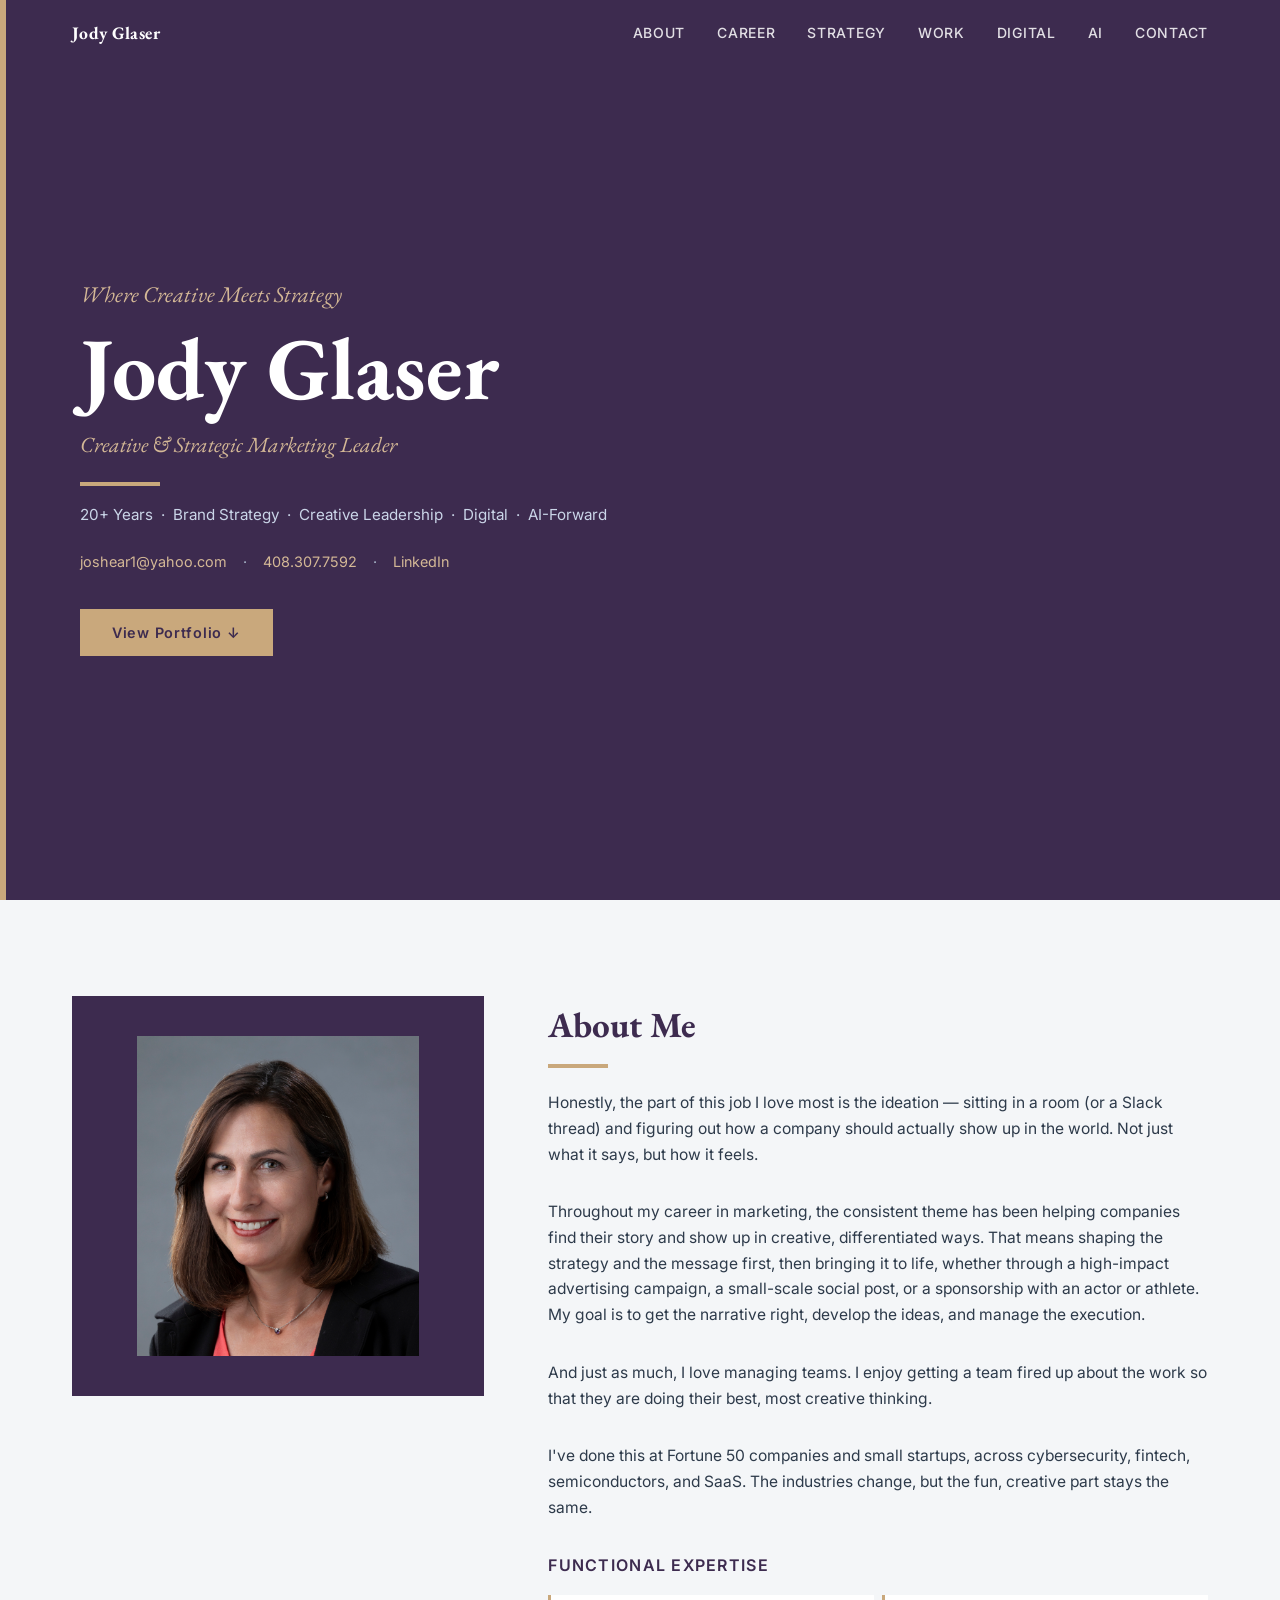
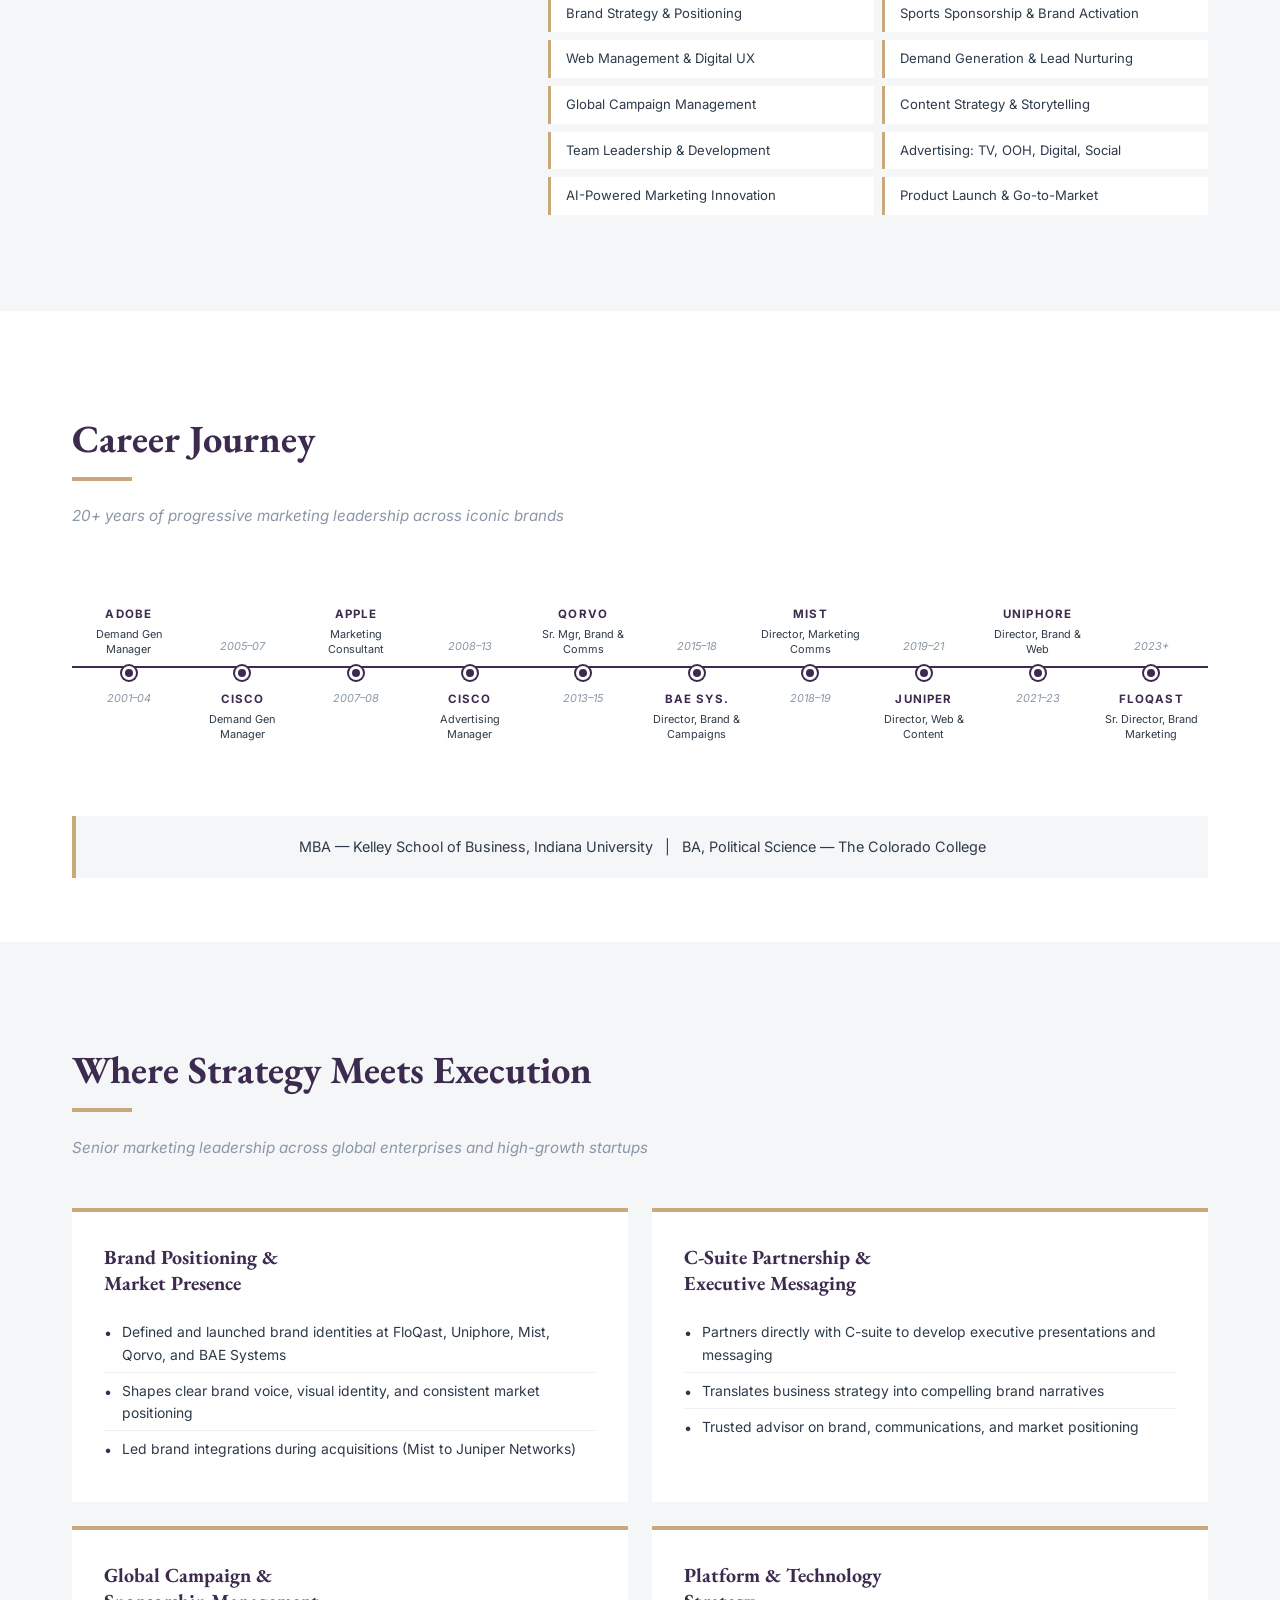
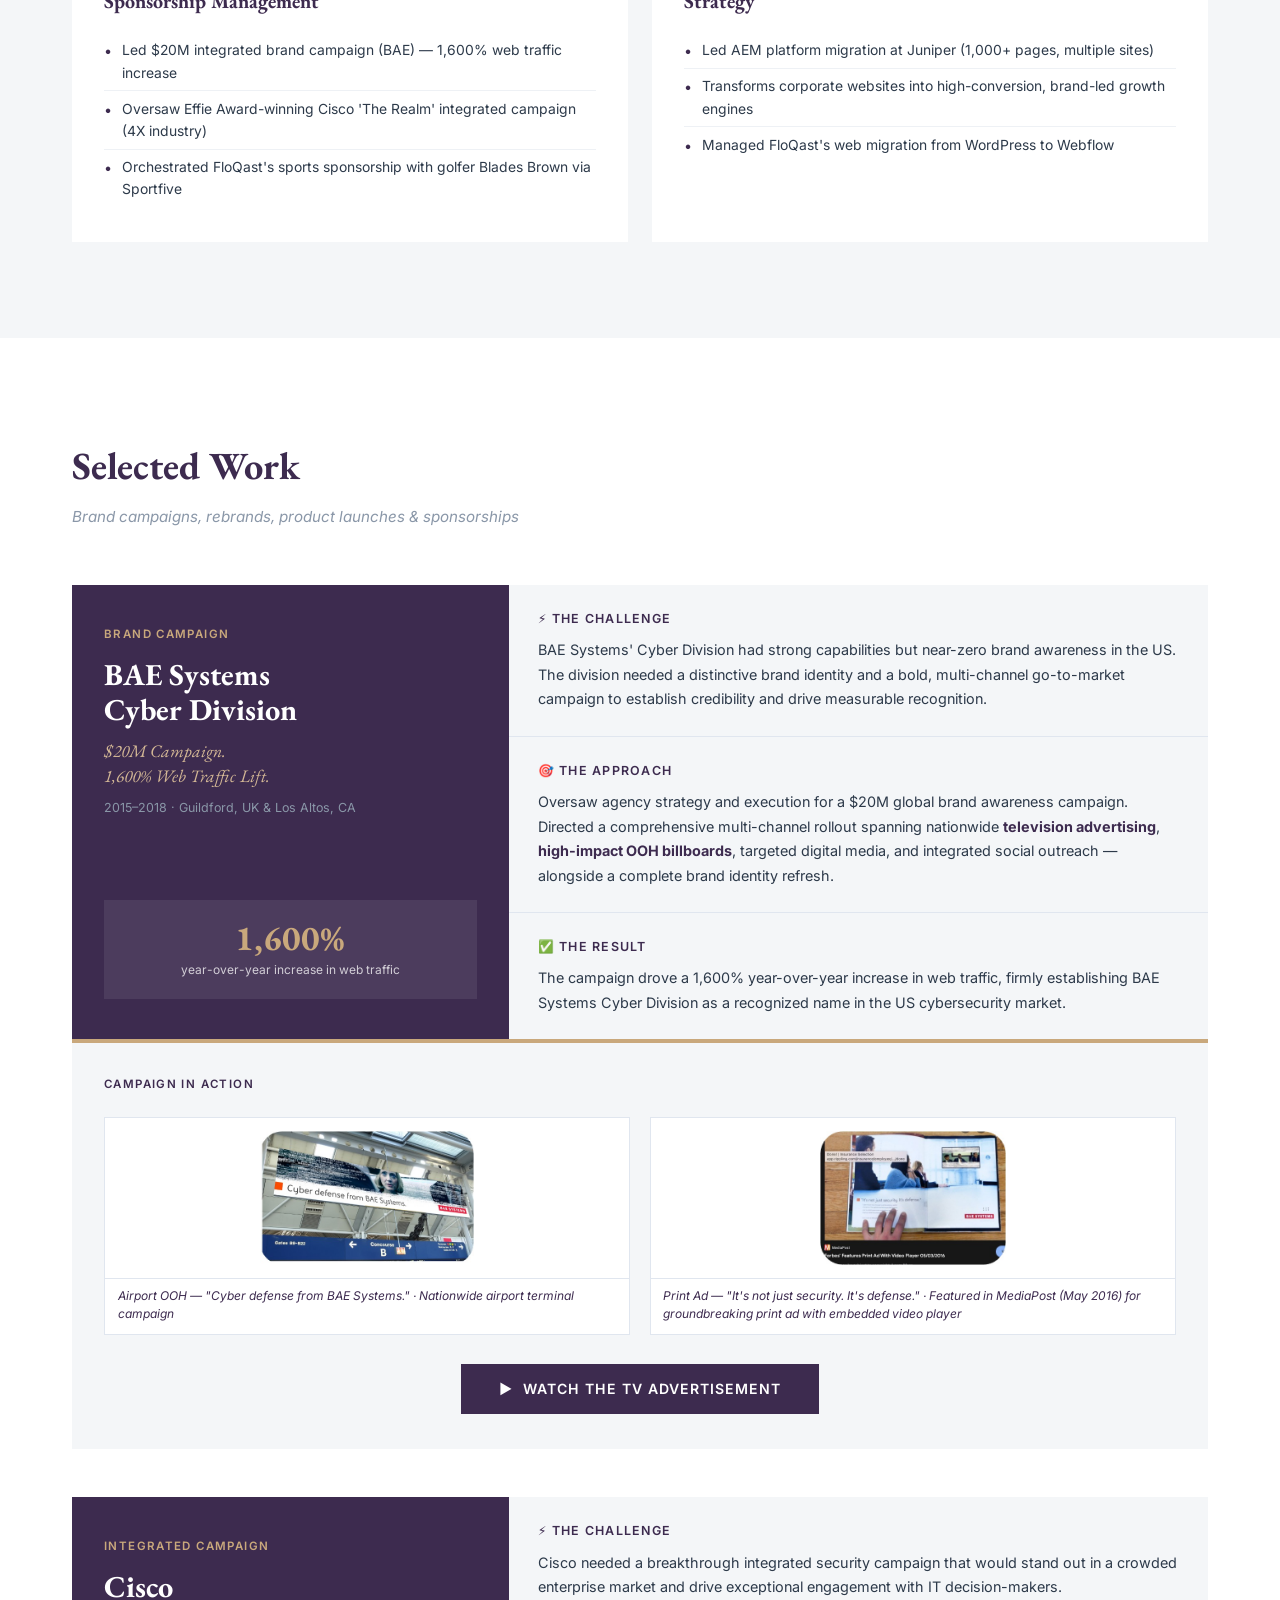
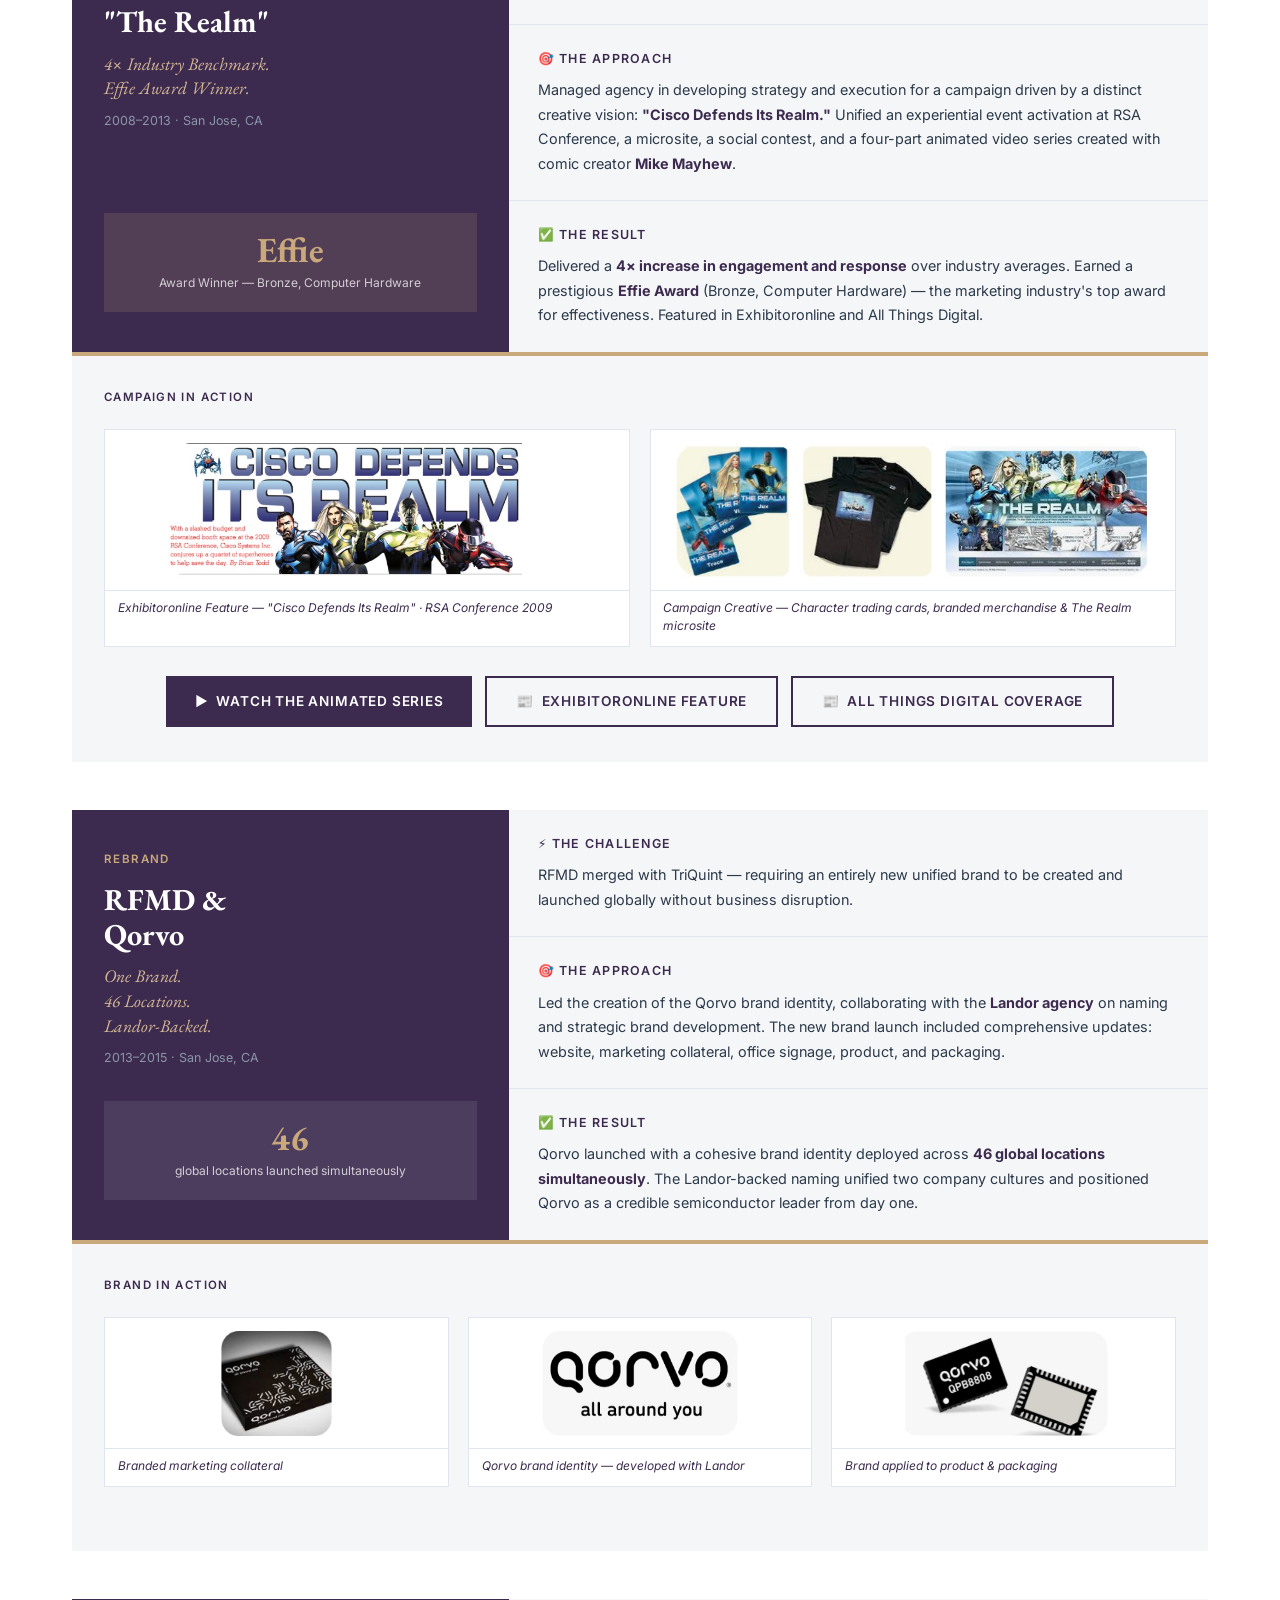
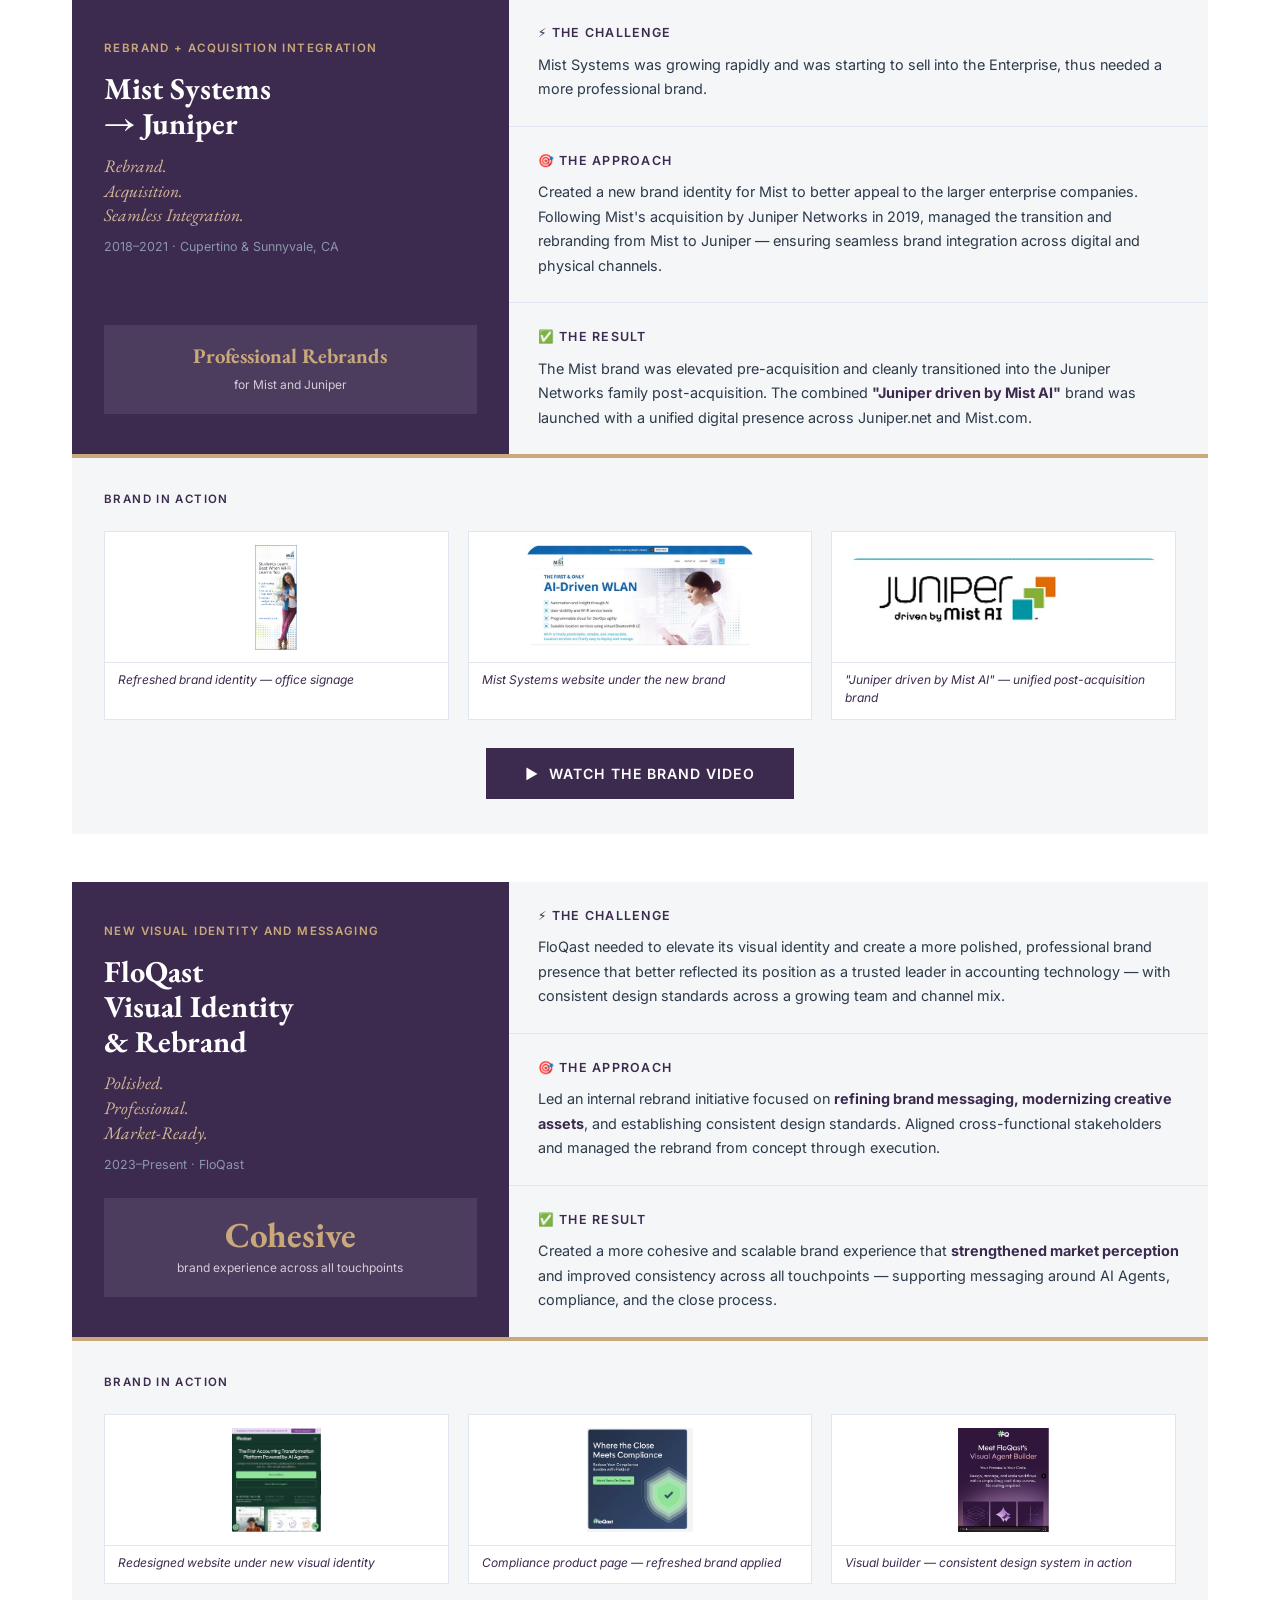
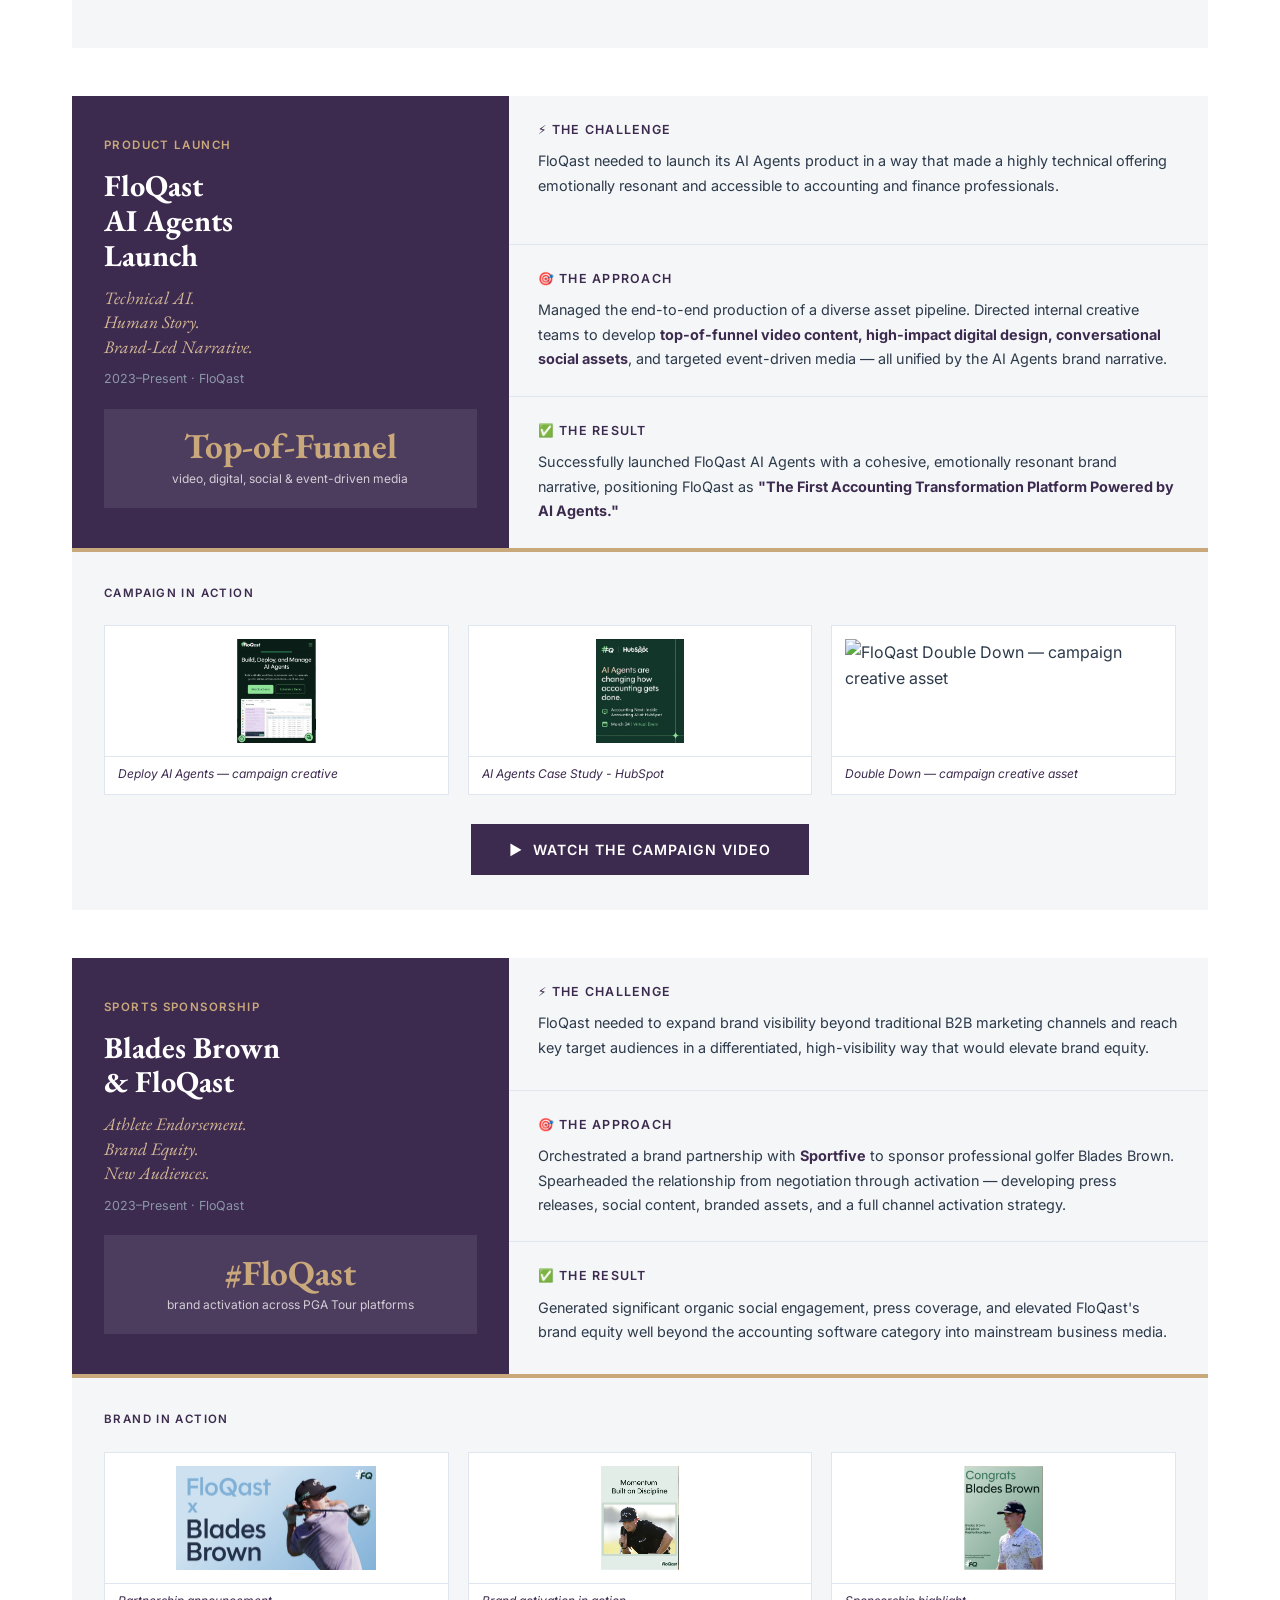
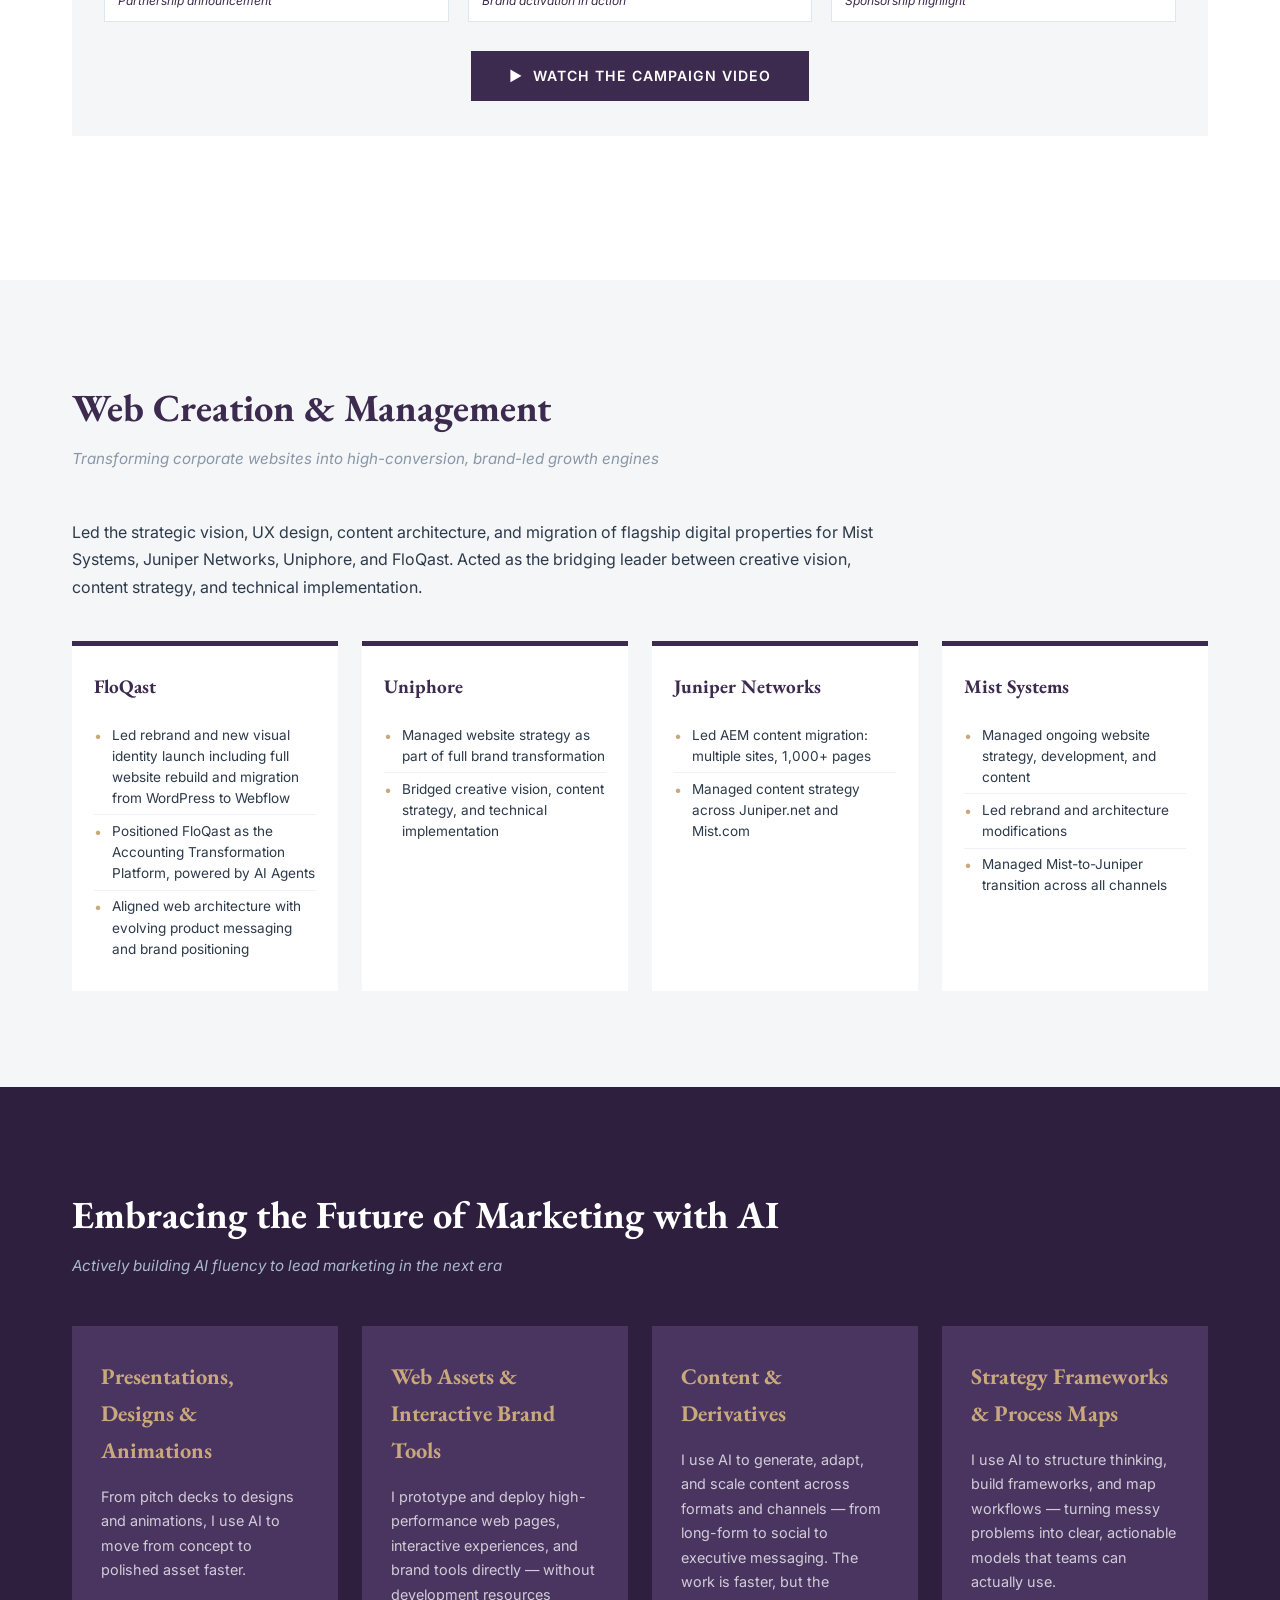
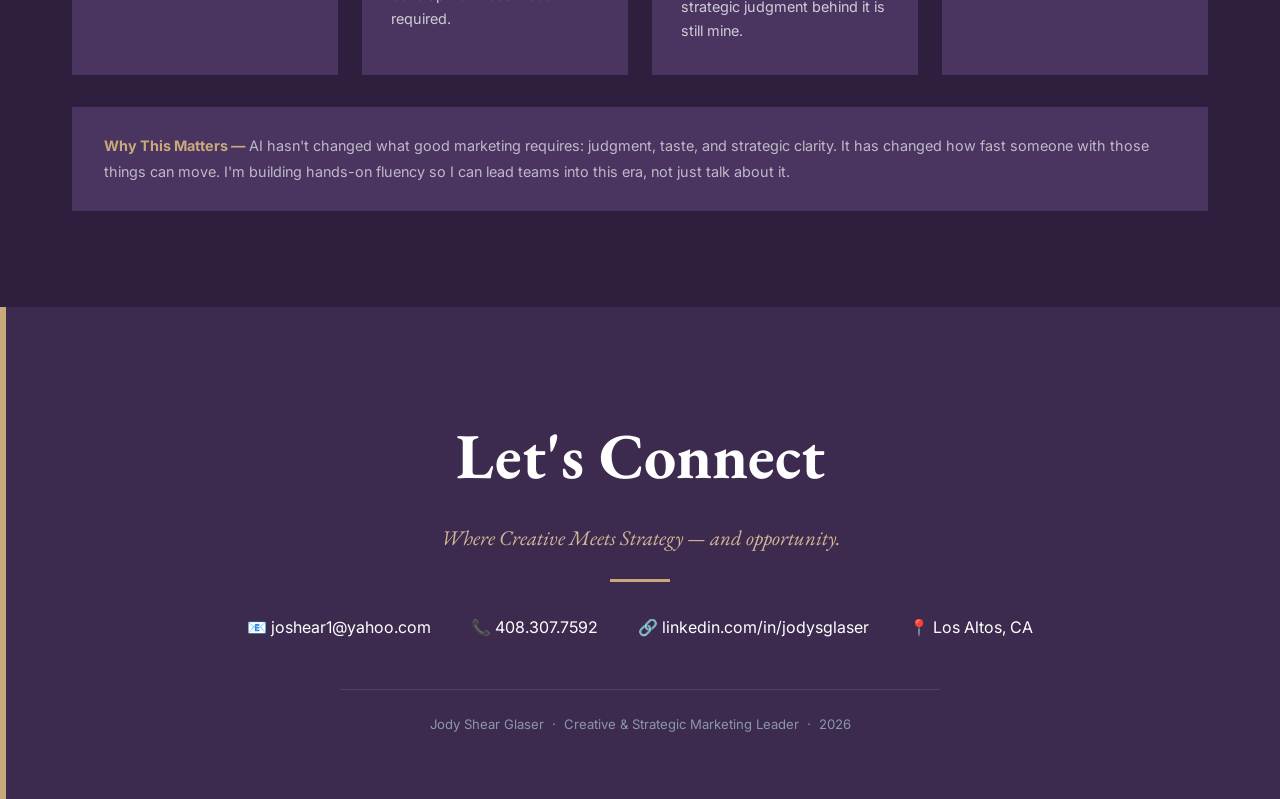
==== index.html @ d62a31c0 "Update two bullets in Where Strategy Meets Execution to present tense Co-Authored-By: Claude Sonnet " ====
<!DOCTYPE html>
<html lang="en">
<head>
  <meta charset="UTF-8" />
  <meta name="viewport" content="width=device-width, initial-scale=1.0" />
  <title>Jody Glaser — Creative & Strategic Marketing Leader</title>
  <link rel="preconnect" href="https://fonts.googleapis.com" />
  <link rel="preconnect" href="https://fonts.gstatic.com" crossorigin />
  <link href="https://fonts.googleapis.com/css2?family=EB+Garamond:ital,wght@0,400;0,700;1,400;1,700&family=Inter:wght@300;400;500;600&display=swap" rel="stylesheet" />
  <link rel="stylesheet" href="style.css" />

  <!-- Open Graph / Social Preview -->
  <meta property="og:title" content="Jody Glaser — Creative &amp; Strategic Marketing Leader" />
  <meta property="og:description" content="20+ years of brand strategy, global campaigns, and creative leadership across technology, cybersecurity, fintech, and more." />
  <meta property="og:image" content="https://joglaser1.github.io/images/og-preview.jpg" />
  <meta property="og:url" content="https://joglaser1.github.io" />
  <meta property="og:type" content="website" />
  <meta name="twitter:card" content="summary_large_image" />
  <meta name="twitter:title" content="Jody Glaser — Creative &amp; Strategic Marketing Leader" />
  <meta name="twitter:description" content="20+ years of brand strategy, global campaigns, and creative leadership across technology, cybersecurity, fintech, and more." />
  <meta name="twitter:image" content="https://joglaser1.github.io/images/og-preview.jpg" />
</head>
<body>

<!-- ── NAV ──────────────────────────────────────────────────────── -->
<nav id="nav">
  <div class="nav-inner">
    <span class="nav-name">Jody Glaser</span>
    <button class="nav-toggle" aria-label="Menu">&#9776;</button>
    <ul class="nav-links">
      <li><a href="#about">About</a></li>
      <li><a href="#career">Career</a></li>
      <li><a href="#strategy">Strategy</a></li>
      <li><a href="#work">Work</a></li>
      <li><a href="#web">Digital</a></li>
      <li><a href="#ai">AI</a></li>
      <li><a href="#contact">Contact</a></li>
    </ul>
  </div>
</nav>

<!-- ── HERO ─────────────────────────────────────────────────────── -->
<section id="hero">
  <div class="gold-stripe"></div>
  <div class="hero-content">
    <p class="hero-tagline">Where Creative Meets Strategy</p>
    <h1>Jody Glaser</h1>
    <p class="hero-sub">Creative &amp; Strategic Marketing Leader</p>
    <div class="hero-rule"></div>
    <p class="hero-desc">20+ Years &nbsp;·&nbsp; Brand Strategy &nbsp;·&nbsp; Creative Leadership &nbsp;·&nbsp; Digital &nbsp;·&nbsp; AI-Forward</p>
    <div class="hero-links">
      <a href="mailto:joshear1@yahoo.com">joshear1@yahoo.com</a>
      <span class="dot">·</span>
      <a href="tel:4083077592">408.307.7592</a>
      <span class="dot">·</span>
      <a href="https://linkedin.com/in/jodysglaser" target="_blank">LinkedIn</a>
    </div>
    <a href="#work" class="hero-cta">View Portfolio ↓</a>
  </div>
</section>

<!-- ── ABOUT ─────────────────────────────────────────────────────── -->
<section id="about">
  <div class="container two-col">
    <div class="about-left">
      <img src="images/jody-headshot.jpg" alt="Jody Glaser — Creative &amp; Strategic Marketing Leader" class="about-photo" />
    </div>
    <div class="about-right">
      <h2>About Me</h2>
      <div class="gold-rule"></div>
      <p>Honestly, the part of this job I love most is the ideation — sitting in a room (or a Slack thread) and figuring out how a company should actually show up in the world. Not just what it says, but how it feels.</p>
      <p>Throughout my career in marketing, the consistent theme has been helping companies find their story and show up in creative, differentiated ways. That means shaping the strategy and the message first, then bringing it to life, whether through a high-impact advertising campaign, a small-scale social post, or a sponsorship with an actor or athlete. My goal is to get the narrative right, develop the ideas, and manage the execution.</p>
      <p>And just as much, I love managing teams. I enjoy getting a team fired up about the work so that they are doing their best, most creative thinking.</p>
      <p>I've done this at Fortune 50 companies and small startups, across cybersecurity, fintech, semiconductors, and SaaS. The industries change, but the fun, creative part stays the same.</p>

      <h3>Functional Expertise</h3>
      <div class="competencies">
        <span>Brand Strategy &amp; Positioning</span>
        <span>Sports Sponsorship &amp; Brand Activation</span>
        <span>Web Management &amp; Digital UX</span>
        <span>Demand Generation &amp; Lead Nurturing</span>
        <span>Global Campaign Management</span>
        <span>Content Strategy &amp; Storytelling</span>
        <span>Team Leadership &amp; Development</span>
        <span>Advertising: TV, OOH, Digital, Social</span>
        <span>AI-Powered Marketing Innovation</span>
        <span>Product Launch &amp; Go-to-Market</span>
      </div>
    </div>
  </div>
</section>

<!-- ── CAREER JOURNEY ─────────────────────────────────────────────── -->
<section id="career">
  <div class="container">
    <h2 class="section-title">Career Journey</h2>
    <div class="gold-rule"></div>
    <p class="section-sub">20+ years of progressive marketing leadership across iconic brands</p>

    <div class="timeline-wrap">
      <div class="timeline-items">

        <!-- 1: ADOBE — company above, date below -->
        <div class="tl-item">
          <div class="tl-top">
            <strong class="tl-co">ADOBE</strong>
            <span class="tl-role">Demand Gen Manager</span>
          </div>
          <div class="tl-dot"></div>
          <div class="tl-btm">
            <span class="tl-date">2001–04</span>
          </div>
        </div>

        <!-- 2: CISCO — date above, company below -->
        <div class="tl-item">
          <div class="tl-top">
            <span class="tl-date">2005–07</span>
          </div>
          <div class="tl-dot"></div>
          <div class="tl-btm">
            <strong class="tl-co">CISCO</strong>
            <span class="tl-role">Demand Gen Manager</span>
          </div>
        </div>

        <!-- 3: APPLE — company above, date below -->
        <div class="tl-item">
          <div class="tl-top">
            <strong class="tl-co">APPLE</strong>
            <span class="tl-role">Marketing Consultant</span>
          </div>
          <div class="tl-dot"></div>
          <div class="tl-btm">
            <span class="tl-date">2007–08</span>
          </div>
        </div>

        <!-- 4: CISCO — date above, company below -->
        <div class="tl-item">
          <div class="tl-top">
            <span class="tl-date">2008–13</span>
          </div>
          <div class="tl-dot"></div>
          <div class="tl-btm">
            <strong class="tl-co">CISCO</strong>
            <span class="tl-role">Advertising Manager</span>
          </div>
        </div>

        <!-- 5: QORVO — company above, date below -->
        <div class="tl-item">
          <div class="tl-top">
            <strong class="tl-co">QORVO</strong>
            <span class="tl-role">Sr. Mgr, Brand &amp; Comms</span>
          </div>
          <div class="tl-dot"></div>
          <div class="tl-btm">
            <span class="tl-date">2013–15</span>
          </div>
        </div>

        <!-- 6: BAE SYS. — date above, company below -->
        <div class="tl-item">
          <div class="tl-top">
            <span class="tl-date">2015–18</span>
          </div>
          <div class="tl-dot"></div>
          <div class="tl-btm">
            <strong class="tl-co">BAE SYS.</strong>
            <span class="tl-role">Director, Brand &amp; Campaigns</span>
          </div>
        </div>

        <!-- 7: MIST — company above, date below -->
        <div class="tl-item">
          <div class="tl-top">
            <strong class="tl-co">MIST</strong>
            <span class="tl-role">Director, Marketing Comms</span>
          </div>
          <div class="tl-dot"></div>
          <div class="tl-btm">
            <span class="tl-date">2018–19</span>
          </div>
        </div>

        <!-- 8: JUNIPER — date above, company below -->
        <div class="tl-item">
          <div class="tl-top">
            <span class="tl-date">2019–21</span>
          </div>
          <div class="tl-dot"></div>
          <div class="tl-btm">
            <strong class="tl-co">JUNIPER</strong>
            <span class="tl-role">Director, Web &amp; Content</span>
          </div>
        </div>

        <!-- 9: UNIPHORE — company above, date below -->
        <div class="tl-item">
          <div class="tl-top">
            <strong class="tl-co">UNIPHORE</strong>
            <span class="tl-role">Director, Brand &amp; Web</span>
          </div>
          <div class="tl-dot"></div>
          <div class="tl-btm">
            <span class="tl-date">2021–23</span>
          </div>
        </div>

        <!-- 10: FLOQAST — date above, company below -->
        <div class="tl-item">
          <div class="tl-top">
            <span class="tl-date">2023+</span>
          </div>
          <div class="tl-dot"></div>
          <div class="tl-btm">
            <strong class="tl-co">FLOQAST</strong>
            <span class="tl-role">Sr. Director, Brand Marketing</span>
          </div>
        </div>

      </div><!-- /.timeline-items -->
    </div><!-- /.timeline-wrap -->

    <div class="education-bar">
      MBA — Kelley School of Business, Indiana University &nbsp;&nbsp;|&nbsp;&nbsp; BA, Political Science — The Colorado College
    </div>
  </div>
</section>

<!-- ── WHERE STRATEGY MEETS EXECUTION ────────────────────────────── -->
<section id="strategy">
  <div class="container">
    <h2 class="section-title">Where Strategy Meets Execution</h2>
    <div class="gold-rule"></div>
    <p class="section-sub">Senior marketing leadership across global enterprises and high-growth startups</p>

    <div class="strategy-grid">
      <div class="strategy-card">
        <h3>Brand Positioning &amp;<br>Market Presence</h3>
        <ul>
          <li>Defined and launched brand identities at FloQast, Uniphore, Mist, Qorvo, and BAE Systems</li>
          <li>Shapes clear brand voice, visual identity, and consistent market positioning</li>
          <li>Led brand integrations during acquisitions (Mist to Juniper Networks)</li>
        </ul>
      </div>
      <div class="strategy-card">
        <h3>C-Suite Partnership &amp;<br>Executive Messaging</h3>
        <ul>
          <li>Partners directly with C-suite to develop executive presentations and messaging</li>
          <li>Translates business strategy into compelling brand narratives</li>
          <li>Trusted advisor on brand, communications, and market positioning</li>
        </ul>
      </div>
      <div class="strategy-card">
        <h3>Global Campaign &amp;<br>Sponsorship Management</h3>
        <ul>
          <li>Led $20M integrated brand campaign (BAE) — 1,600% web traffic increase</li>
          <li>Oversaw Effie Award-winning Cisco 'The Realm' integrated campaign (4X industry)</li>
          <li>Orchestrated FloQast's sports sponsorship with golfer Blades Brown via Sportfive</li>
        </ul>
      </div>
      <div class="strategy-card">
        <h3>Platform &amp; Technology<br>Strategy</h3>
        <ul>
          <li>Led AEM platform migration at Juniper (1,000+ pages, multiple sites)</li>
          <li>Transforms corporate websites into high-conversion, brand-led growth engines</li>
          <li>Managed FloQast's web migration from WordPress to Webflow</li>
        </ul>
      </div>
    </div>
  </div>
</section>

<!-- ── CASE STUDIES ──────────────────────────────────────────────── -->
<section id="work">
  <div class="container">
    <h2 class="section-title">Selected Work</h2>
    <p class="section-sub">Brand campaigns, rebrands, product launches &amp; sponsorships</p>

    <!-- BAE Systems -->
    <article class="case-study">
      <div class="case-left navy">
        <div class="case-category">BRAND CAMPAIGN</div>
        <h3>BAE Systems<br>Cyber Division</h3>
        <p class="case-subtitle">$20M Campaign.<br>1,600% Web Traffic Lift.</p>
        <p class="case-period">2015–2018 · Guildford, UK &amp; Los Altos, CA</p>
        <div class="case-callout">
          <div class="callout-num">1,600%</div>
          <div class="callout-label">year-over-year increase in web traffic</div>
        </div>
      </div>
      <div class="case-right">
        <div class="case-card">
          <div class="case-card-title">⚡ THE CHALLENGE</div>
          <p>BAE Systems' Cyber Division had strong capabilities but near-zero brand awareness in the US. The division needed a distinctive brand identity and a bold, multi-channel go-to-market campaign to establish credibility and drive measurable recognition.</p>
        </div>
        <div class="case-card">
          <div class="case-card-title">🎯 THE APPROACH</div>
          <p>Oversaw agency strategy and execution for a $20M global brand awareness campaign. Directed a comprehensive multi-channel rollout spanning nationwide <strong>television advertising</strong>, <strong>high-impact OOH billboards</strong>, targeted digital media, and integrated social outreach — alongside a complete brand identity refresh.</p>
        </div>
        <div class="case-card">
          <div class="case-card-title">✅ THE RESULT</div>
          <p>The campaign drove a 1,600% year-over-year increase in web traffic, firmly establishing BAE Systems Cyber Division as a recognized name in the US cybersecurity market.</p>
        </div>
      </div>

      <!-- Campaign Gallery -->
      <div class="campaign-gallery">
        <div class="gallery-label">CAMPAIGN IN ACTION</div>
        <div class="gallery-grid">
          <figure class="gallery-figure">
            <img src="images/bae-billboard.jpg" alt="BAE Systems airport OOH billboard — Cyber defense from BAE Systems — displayed at a major US airport terminal" class="gallery-img" />
            <figcaption>Airport OOH — "Cyber defense from BAE Systems." · Nationwide airport terminal campaign</figcaption>
          </figure>
          <figure class="gallery-figure">
            <img src="images/bae-print-ad.jpg" alt="BAE Systems print ad — It's not just security. It's defense. — Award-winning print ad with embedded video player, featured in MediaPost 2016" class="gallery-img" />
            <figcaption>Print Ad — "It's not just security. It's defense." · Featured in MediaPost (May 2016) for groundbreaking print ad with embedded video player</figcaption>
          </figure>
        </div>
        <div class="gallery-cta">
          <a href="https://www.ispot.tv/ad/ABVx/bae-systems-defense" target="_blank" rel="noopener noreferrer" class="tv-ad-btn">
            ▶&nbsp; Watch the TV Advertisement
          </a>
        </div>
      </div>

    </article>

    <!-- Cisco The Realm -->
    <article class="case-study">
      <div class="case-left dark-navy">
        <div class="case-category">INTEGRATED CAMPAIGN</div>
        <h3>Cisco<br>"The Realm"</h3>
        <p class="case-subtitle">4× Industry Benchmark.<br>Effie Award Winner.</p>
        <p class="case-period">2008–2013 · San Jose, CA</p>
        <div class="case-callout effie-callout">
          <div class="callout-num">Effie</div>
          <div class="callout-label">Award Winner — Bronze, Computer Hardware</div>
        </div>
      </div>
      <div class="case-right">
        <div class="case-card">
          <div class="case-card-title">⚡ THE CHALLENGE</div>
          <p>Cisco needed a breakthrough integrated security campaign that would stand out in a crowded enterprise market and drive exceptional engagement with IT decision-makers.</p>
        </div>
        <div class="case-card">
          <div class="case-card-title">🎯 THE APPROACH</div>
          <p>Managed agency in developing strategy and execution for a campaign driven by a distinct creative vision: <strong>"Cisco Defends Its Realm."</strong> Unified an experiential event activation at RSA Conference, a microsite, a social contest, and a four-part animated video series created with comic creator <strong>Mike Mayhew</strong>.</p>
        </div>
        <div class="case-card">
          <div class="case-card-title">✅ THE RESULT</div>
          <p>Delivered a <strong>4× increase in engagement and response</strong> over industry averages. Earned a prestigious <strong>Effie Award</strong> (Bronze, Computer Hardware) — the marketing industry's top award for effectiveness. Featured in Exhibitoronline and All Things Digital.</p>
        </div>
      </div>


      <!-- Cisco Campaign Gallery -->
      <div class="campaign-gallery">
        <div class="gallery-label">CAMPAIGN IN ACTION</div>
        <div class="gallery-grid">
          <figure class="gallery-figure">
            <img src="images/cisco-realm-exhibitor.jpg" alt="Cisco Defends Its Realm — Exhibitoronline feature" class="gallery-img" />
            <figcaption>Exhibitoronline Feature — "Cisco Defends Its Realm" · RSA Conference 2009</figcaption>
          </figure>
          <figure class="gallery-figure">
            <img src="images/cisco-realm-creative.jpg" alt="The Realm campaign creative assets" class="gallery-img" />
            <figcaption>Campaign Creative — Character trading cards, branded merchandise &amp; The Realm microsite</figcaption>
          </figure>
        </div>
        <div class="gallery-links">
          <a href="https://www.youtube.com/watch?v=nGj2BMjhU_8" target="_blank" rel="noopener noreferrer" class="gallery-link-btn">▶&nbsp; Watch the Animated Series</a>
          <a href="https://www.exhibitoronline.com/topics/article.asp?ID=674" target="_blank" rel="noopener noreferrer" class="gallery-link-btn secondary">📰&nbsp; Exhibitoronline Feature</a>
          <a href="https://allthingsd.com/20090303/cisco-the-comic-book/" target="_blank" rel="noopener noreferrer" class="gallery-link-btn secondary">📰&nbsp; All Things Digital Coverage</a>
        </div>
      </div>

    </article>

    <!-- RFMD & Qorvo -->
    <article class="case-study">
      <div class="case-left darkest-navy">
        <div class="case-category">REBRAND</div>
        <h3>RFMD &amp;<br>Qorvo</h3>
        <p class="case-subtitle">One Brand.<br>46 Locations.<br>Landor-Backed.</p>
        <p class="case-period">2013–2015 · San Jose, CA</p>
        <div class="case-callout">
          <div class="callout-num">46</div>
          <div class="callout-label">global locations launched simultaneously</div>
        </div>
      </div>
      <div class="case-right">
        <div class="case-card">
          <div class="case-card-title">⚡ THE CHALLENGE</div>
          <p>RFMD merged with TriQuint — requiring an entirely new unified brand to be created and launched globally without business disruption.</p>
        </div>
        <div class="case-card">
          <div class="case-card-title">🎯 THE APPROACH</div>
          <p>Led the creation of the Qorvo brand identity, collaborating with the <strong>Landor agency</strong> on naming and strategic brand development. The new brand launch included comprehensive updates: website, marketing collateral, office signage, product, and packaging.</p>
        </div>
        <div class="case-card">
          <div class="case-card-title">✅ THE RESULT</div>
          <p>Qorvo launched with a cohesive brand identity deployed across <strong>46 global locations simultaneously</strong>. The Landor-backed naming unified two company cultures and positioned Qorvo as a credible semiconductor leader from day one.</p>
        </div>
      </div>

      <!-- Qorvo Campaign Gallery -->
      <div class="campaign-gallery">
        <div class="gallery-label">BRAND IN ACTION</div>
        <div class="gallery-grid gallery-grid-3">
          <figure class="gallery-figure">
            <img src="images/qorvo-folder.jpg" alt="Qorvo branded folder — brand identity applied to marketing collateral" class="gallery-img" />
            <figcaption>Branded marketing collateral</figcaption>
          </figure>
          <figure class="gallery-figure">
            <img src="images/qorvo-logo.jpg" alt="Qorvo logo — the new brand identity developed with Landor" class="gallery-img" />
            <figcaption>Qorvo brand identity — developed with Landor</figcaption>
          </figure>
          <figure class="gallery-figure">
            <img src="images/qorvo-chip.jpg" alt="Qorvo semiconductor chip — product packaging with new brand applied" class="gallery-img" />
            <figcaption>Brand applied to product &amp; packaging</figcaption>
          </figure>
        </div>
      </div>

    </article>

    <!-- Mist → Juniper -->
    <article class="case-study">
      <div class="case-left forest">
        <div class="case-category">REBRAND + ACQUISITION INTEGRATION</div>
        <h3>Mist Systems<br>→ Juniper</h3>
        <p class="case-subtitle">Rebrand.<br>Acquisition.<br>Seamless Integration.</p>
        <p class="case-period">2018–2021 · Cupertino &amp; Sunnyvale, CA</p>
        <div class="case-callout">
          <div class="callout-num" style="font-size:1.3rem; line-height:1.2;">Professional Rebrands</div>
          <div class="callout-label">for Mist and Juniper</div>
        </div>
      </div>
      <div class="case-right">
        <div class="case-card">
          <div class="case-card-title">⚡ THE CHALLENGE</div>
          <p>Mist Systems was growing rapidly and was starting to sell into the Enterprise, thus needed a more professional brand.</p>
        </div>
        <div class="case-card">
          <div class="case-card-title">🎯 THE APPROACH</div>
          <p>Created a new brand identity for Mist to better appeal to the larger enterprise companies. Following Mist's acquisition by Juniper Networks in 2019, managed the transition and rebranding from Mist to Juniper — ensuring seamless brand integration across digital and physical channels.</p>
        </div>
        <div class="case-card">
          <div class="case-card-title">✅ THE RESULT</div>
          <p>The Mist brand was elevated pre-acquisition and cleanly transitioned into the Juniper Networks family post-acquisition. The combined <strong>"Juniper driven by Mist AI"</strong> brand was launched with a unified digital presence across Juniper.net and Mist.com.</p>
        </div>
      </div>


      <!-- Mist → Juniper Gallery -->
      <div class="campaign-gallery">
        <div class="gallery-label">BRAND IN ACTION</div>
        <div class="gallery-grid gallery-grid-3">
          <figure class="gallery-figure">
            <img src="images/mist-sign.jpg" alt="Mist Systems office signage" class="gallery-img" />
            <figcaption>Refreshed brand identity — office signage</figcaption>
          </figure>
          <figure class="gallery-figure">
            <img src="images/mist-website.jpg" alt="Mist Systems website redesign" class="gallery-img" />
            <figcaption>Mist Systems website under the new brand</figcaption>
          </figure>
          <figure class="gallery-figure">
            <img src="images/juniper-mist-logo.jpg" alt="Juniper driven by Mist AI" class="gallery-img" />
            <figcaption>"Juniper driven by Mist AI" — unified post-acquisition brand</figcaption>
          </figure>
        </div>
        <div class="gallery-cta">
          <a href="https://www.youtube.com/watch?v=ks42Gw7Sv4Q" target="_blank" rel="noopener noreferrer" class="tv-ad-btn">▶&nbsp; Watch the Brand Video</a>
        </div>
      </div>

    </article>

    <!-- FloQast Visual Identity -->
    <article class="case-study">
      <div class="case-left dark-green">
        <div class="case-category">NEW VISUAL IDENTITY AND MESSAGING</div>
        <h3>FloQast<br>Visual Identity<br>&amp; Rebrand</h3>
        <p class="case-subtitle">Polished.<br>Professional.<br>Market-Ready.</p>
        <p class="case-period">2023–Present · FloQast</p>
        <div class="case-callout">
          <div class="callout-num">Cohesive</div>
          <div class="callout-label">brand experience across all touchpoints</div>
        </div>
      </div>
      <div class="case-right">
        <div class="case-card">
          <div class="case-card-title">⚡ THE CHALLENGE</div>
          <p>FloQast needed to elevate its visual identity and create a more polished, professional brand presence that better reflected its position as a trusted leader in accounting technology — with consistent design standards across a growing team and channel mix.</p>
        </div>
        <div class="case-card">
          <div class="case-card-title">🎯 THE APPROACH</div>
          <p>Led an internal rebrand initiative focused on <strong>refining brand messaging, modernizing creative assets</strong>, and establishing consistent design standards. Aligned cross-functional stakeholders and managed the rebrand from concept through execution.</p>
        </div>
        <div class="case-card">
          <div class="case-card-title">✅ THE RESULT</div>
          <p>Created a more cohesive and scalable brand experience that <strong>strengthened market perception</strong> and improved consistency across all touchpoints — supporting messaging around AI Agents, compliance, and the close process.</p>
        </div>
      </div>

      <!-- FloQast Rebrand Gallery -->
      <div class="campaign-gallery">
        <div class="gallery-label">BRAND IN ACTION</div>
        <div class="gallery-grid gallery-grid-3">
          <figure class="gallery-figure">
            <img src="images/floqast-rebrand-website.jpg" alt="FloQast rebrand — new website design" class="gallery-img" />
            <figcaption>Redesigned website under new visual identity</figcaption>
          </figure>
          <figure class="gallery-figure">
            <img src="images/floqast-rebrand-compliance.jpg" alt="FloQast rebrand — compliance product page" class="gallery-img" />
            <figcaption>Compliance product page — refreshed brand applied</figcaption>
          </figure>
          <figure class="gallery-figure">
            <img src="images/FloQaat-rebrand-visual-builder.jpg" alt="FloQast rebrand — visual builder interface" class="gallery-img" />
            <figcaption>Visual builder — consistent design system in action</figcaption>
          </figure>
        </div>
      </div>

    </article>

    <!-- FloQast AI Agents -->
    <article class="case-study">
      <div class="case-left dark-indigo">
        <div class="case-category">PRODUCT LAUNCH</div>
        <h3>FloQast<br>AI Agents<br>Launch</h3>
        <p class="case-subtitle">Technical AI.<br>Human Story.<br>Brand-Led Narrative.</p>
        <p class="case-period">2023–Present · FloQast</p>
        <div class="case-callout">
          <div class="callout-num">Top-of-Funnel</div>
          <div class="callout-label">video, digital, social &amp; event-driven media</div>
        </div>
      </div>
      <div class="case-right">
        <div class="case-card">
          <div class="case-card-title">⚡ THE CHALLENGE</div>
          <p>FloQast needed to launch its AI Agents product in a way that made a highly technical offering emotionally resonant and accessible to accounting and finance professionals.</p>
        </div>
        <div class="case-card">
          <div class="case-card-title">🎯 THE APPROACH</div>
          <p>Managed the end-to-end production of a diverse asset pipeline. Directed internal creative teams to develop <strong>top-of-funnel video content, high-impact digital design, conversational social assets</strong>, and targeted event-driven media — all unified by the AI Agents brand narrative.</p>
        </div>
        <div class="case-card">
          <div class="case-card-title">✅ THE RESULT</div>
          <p>Successfully launched FloQast AI Agents with a cohesive, emotionally resonant brand narrative, positioning FloQast as <strong>"The First Accounting Transformation Platform Powered by AI Agents."</strong></p>
        </div>
      </div>

      <!-- FloQast AI Agents Gallery -->
      <div class="campaign-gallery">
        <div class="gallery-label">CAMPAIGN IN ACTION</div>
        <div class="gallery-grid gallery-grid-3">
          <figure class="gallery-figure">
            <img src="images/floqast-deploy-agents.jpg" alt="FloQast Deploy AI Agents — campaign creative" class="gallery-img" />
            <figcaption>Deploy AI Agents — campaign creative</figcaption>
          </figure>
          <figure class="gallery-figure">
            <img src="images/floqast-ai-agents-hubspot.jpg" alt="FloQast AI Agents Case Study — HubSpot" class="gallery-img" />
            <figcaption>AI Agents Case Study - HubSpot</figcaption>
          </figure>
          <figure class="gallery-figure">
            <img src="images/Double-down.jpeg" alt="FloQast Double Down — campaign creative asset" class="gallery-img" />
            <figcaption>Double Down — campaign creative asset</figcaption>
          </figure>
        </div>
        <div class="gallery-cta">
          <a href="https://www.youtube.com/watch?v=R3Up_kpayu8" target="_blank" rel="noopener noreferrer" class="tv-ad-btn">
            ▶&nbsp; Watch the Campaign Video
          </a>
        </div>
      </div>

    </article>

    <!-- Blades Brown -->
    <article class="case-study">
      <div class="case-left dark-emerald">
        <div class="case-category">SPORTS SPONSORSHIP</div>
        <h3>Blades Brown<br>&amp; FloQast</h3>
        <p class="case-subtitle">Athlete Endorsement.<br>Brand Equity.<br>New Audiences.</p>
        <p class="case-period">2023–Present · FloQast</p>
        <div class="case-callout">
          <div class="callout-num">#FloQast</div>
          <div class="callout-label">brand activation across PGA Tour platforms</div>
        </div>
      </div>
      <div class="case-right">
        <div class="case-card">
          <div class="case-card-title">⚡ THE CHALLENGE</div>
          <p>FloQast needed to expand brand visibility beyond traditional B2B marketing channels and reach key target audiences in a differentiated, high-visibility way that would elevate brand equity.</p>
        </div>
        <div class="case-card">
          <div class="case-card-title">🎯 THE APPROACH</div>
          <p>Orchestrated a brand partnership with <strong>Sportfive</strong> to sponsor professional golfer Blades Brown. Spearheaded the relationship from negotiation through activation — developing press releases, social content, branded assets, and a full channel activation strategy.</p>
        </div>
        <div class="case-card">
          <div class="case-card-title">✅ THE RESULT</div>
          <p>Generated significant organic social engagement, press coverage, and elevated FloQast's brand equity well beyond the accounting software category into mainstream business media.</p>
        </div>
      </div>

      <!-- Blades Brown Gallery -->
      <div class="campaign-gallery">
        <div class="gallery-label">BRAND IN ACTION</div>
        <div class="gallery-grid gallery-grid-3">
          <figure class="gallery-figure">
            <img src="images/Blades-Brown-Partnership.jpeg" alt="Blades Brown and FloQast partnership announcement" class="gallery-img" />
            <figcaption>Partnership announcement</figcaption>
          </figure>
          <figure class="gallery-figure">
            <img src="images/Blades-Brown-Momentum.jpg" alt="Blades Brown FloQast momentum campaign" class="gallery-img" />
            <figcaption>Brand activation in action</figcaption>
          </figure>
          <figure class="gallery-figure">
            <img src="images/Blades-Brown-win.jpg" alt="Blades Brown win — FloQast sponsorship highlight" class="gallery-img" />
            <figcaption>Sponsorship highlight</figcaption>
          </figure>
        </div>
        <div class="gallery-cta">
          <a href="https://www.youtube.com/shorts/YvQc4UPQJO0?vl=de" target="_blank" rel="noopener noreferrer" class="tv-ad-btn">
            ▶&nbsp; Watch the Campaign Video
          </a>
        </div>
      </div>

    </article>

  </div>
</section>

<!-- ── WEB / DIGITAL ──────────────────────────────────────────────── -->
<section id="web">
  <div class="container">
    <h2 class="section-title">Web Creation &amp; Management</h2>
    <p class="section-sub">Transforming corporate websites into high-conversion, brand-led growth engines</p>
    <p class="web-intro">Led the strategic vision, UX design, content architecture, and migration of flagship digital properties for Mist Systems, Juniper Networks, Uniphore, and FloQast. Acted as the bridging leader between creative vision, content strategy, and technical implementation.</p>
    <div class="web-grid">
      <div class="web-card">
        <div class="web-company">FloQast</div>
        <ul>
          <li>Led rebrand and new visual identity launch including full website rebuild and migration from WordPress to Webflow</li>
          <li>Positioned FloQast as the Accounting Transformation Platform, powered by AI Agents</li>
          <li>Aligned web architecture with evolving product messaging and brand positioning</li>
        </ul>
      </div>
      <div class="web-card">
        <div class="web-company">Uniphore</div>
        <ul>
          <li>Managed website strategy as part of full brand transformation</li>
          <li>Bridged creative vision, content strategy, and technical implementation</li>
        </ul>
      </div>
      <div class="web-card">
        <div class="web-company">Juniper Networks</div>
        <ul>
          <li>Led AEM content migration: multiple sites, 1,000+ pages</li>
          <li>Managed content strategy across Juniper.net and Mist.com</li>
        </ul>
      </div>
      <div class="web-card">
        <div class="web-company">Mist Systems</div>
        <ul>
          <li>Managed ongoing website strategy, development, and content</li>
          <li>Led rebrand and architecture modifications</li>
          <li>Managed Mist-to-Juniper transition across all channels</li>
        </ul>
      </div>
    </div>
  </div>
</section>

<!-- ── AI & INNOVATION ───────────────────────────────────────────── -->
<section id="ai">
  <div class="container">
    <h2 class="section-title light">Embracing the Future of Marketing with AI</h2>
    <p class="section-sub light">Actively building AI fluency to lead marketing in the next era</p>
    <div class="ai-grid">
      <div class="ai-card">
        <div class="ai-tool teal">Presentations, Designs &amp; Animations</div>
        <p>From pitch decks to designs and animations, I use AI to move from concept to polished asset faster.</p>
      </div>
      <div class="ai-card">
        <div class="ai-tool teal">Web Assets &amp; Interactive Brand Tools</div>
        <p>I prototype and deploy high-performance web pages, interactive experiences, and brand tools directly — without development resources required.</p>
      </div>
      <div class="ai-card">
        <div class="ai-tool teal">Content &amp; Derivatives</div>
        <p>I use AI to generate, adapt, and scale content across formats and channels — from long-form to social to executive messaging. The work is faster, but the strategic judgment behind it is still mine.</p>
      </div>
      <div class="ai-card">
        <div class="ai-tool teal">Strategy Frameworks &amp; Process Maps</div>
        <p>I use AI to structure thinking, build frameworks, and map workflows — turning messy problems into clear, actionable models that teams can actually use.</p>
      </div>
    </div>
    <div class="ai-insight">
      <strong>Why This Matters —</strong> AI hasn't changed what good marketing requires: judgment, taste, and strategic clarity. It has changed how fast someone with those things can move. I'm building hands-on fluency so I can lead teams into this era, not just talk about it.
    </div>
  </div>
</section>

<!-- ── CONTACT ────────────────────────────────────────────────────── -->
<section id="contact">
  <div class="gold-stripe"></div>
  <div class="contact-content">
    <h2>Let's Connect</h2>
    <p class="contact-tagline">Where Creative Meets Strategy — and opportunity.</p>
    <div class="contact-rule"></div>
    <div class="contact-links">
      <a href="mailto:joshear1@yahoo.com">📧 joshear1@yahoo.com</a>
      <a href="tel:4083077592">📞 408.307.7592</a>
      <a href="https://linkedin.com/in/jodysglaser" target="_blank">🔗 linkedin.com/in/jodysglaser</a>
      <span>📍 Los Altos, CA</span>
    </div>
    <p class="contact-footer">Jody Shear Glaser &nbsp;·&nbsp; Creative &amp; Strategic Marketing Leader &nbsp;·&nbsp; 2026</p>
  </div>
</section>

<script>
  // Smooth nav highlight on scroll
  const nav = document.getElementById('nav');
  window.addEventListener('scroll', () => {
    nav.classList.toggle('scrolled', window.scrollY > 60);
  });

  // Mobile menu toggle
  document.querySelector('.nav-toggle').addEventListener('click', () => {
    document.querySelector('.nav-links').classList.toggle('open');
  });

  // Close mobile menu on link click
  document.querySelectorAll('.nav-links a').forEach(link => {
    link.addEventListener('click', () => {
      document.querySelector('.nav-links').classList.remove('open');
    });
  });
</script>
</body>
</html>
---- style.css ----
/* ── Reset & Base ─────────────────────────────────────────────── */
*, *::before, *::after { box-sizing: border-box; margin: 0; padding: 0; }

:root {
  --navy:    #3D2B4F;
  --navy2:   #4A3560;
  --navy3:   #2D1F3D;
  --gold:    #C9A87C;
  --gold2:   #D4B896;
  --white:   #FFFFFF;
  --lgray:   #F4F6F8;
  --mgray:   #8A97A8;
  --dgray:   #2D3A4A;
  --font-serif: 'EB Garamond', Georgia, serif;
  --font-sans:  'Inter', system-ui, sans-serif;
}

html { scroll-behavior: smooth; }

body {
  font-family: var(--font-sans);
  color: var(--dgray);
  background: var(--white);
  line-height: 1.65;
  font-size: 16px;
}

a { color: var(--gold); text-decoration: none; }
a:hover { color: var(--gold2); }

.container { max-width: 1200px; margin: 0 auto; padding: 0 2rem; }

/* ── NAV ───────────────────────────────────────────────────────── */
#nav {
  position: fixed; top: 0; left: 0; right: 0; z-index: 100;
  background: transparent;
  transition: background 0.3s, box-shadow 0.3s;
}
#nav.scrolled {
  background: var(--navy);
  box-shadow: 0 2px 20px rgba(0,0,0,0.3);
}
.nav-inner {
  max-width: 1200px; margin: 0 auto;
  padding: 1.1rem 2rem;
  display: flex; align-items: center; justify-content: space-between;
}
.nav-name {
  color: var(--white);
  font-family: var(--font-serif);
  font-size: 1.1rem; font-weight: 700;
  letter-spacing: 0.02em;
}
.nav-links {
  list-style: none; display: flex; gap: 2rem;
}
.nav-links a {
  color: rgba(255,255,255,0.85);
  font-size: 0.875rem; font-weight: 500;
  letter-spacing: 0.05em; text-transform: uppercase;
  transition: color 0.2s;
}
.nav-links a:hover { color: var(--gold2); }
.nav-toggle {
  display: none; background: none; border: none;
  color: white; font-size: 1.5rem; cursor: pointer;
}

/* ── HERO ──────────────────────────────────────────────────────── */
#hero {
  min-height: 100vh;
  background: var(--navy);
  display: flex; align-items: center;
  position: relative; overflow: hidden;
}
.gold-stripe {
  position: absolute; left: 0; top: 0; bottom: 0;
  width: 6px; background: var(--gold);
}
.hero-content {
  padding: 6rem 2rem 4rem 5rem;
  max-width: 860px; z-index: 1;
}
.hero-tagline {
  font-family: var(--font-serif);
  font-size: 1.4rem; font-style: italic;
  color: var(--gold2); margin-bottom: 0.6rem;
}
#hero h1 {
  font-family: var(--font-serif);
  font-size: clamp(3rem, 7vw, 5.5rem);
  font-weight: 700; color: var(--white);
  line-height: 1.05; margin-bottom: 0.8rem;
}
.hero-sub {
  font-size: 1.35rem; font-style: italic;
  color: var(--gold2); font-family: var(--font-serif);
  margin-bottom: 1.2rem;
}
.hero-rule {
  height: 4px; width: 80px;
  background: var(--gold); margin-bottom: 1rem;
}
.hero-desc {
  color: #CAD5E8; font-size: 0.95rem; margin-bottom: 1.4rem;
}
.hero-links {
  display: flex; flex-wrap: wrap; gap: 0.5rem 1rem;
  color: #AAB8CC; font-size: 0.9rem; margin-bottom: 2.2rem;
}
.hero-links a { color: var(--gold2); }
.hero-links .dot { color: #AAB8CC; }
.hero-cta {
  display: inline-block;
  background: var(--gold);
  color: var(--navy); font-weight: 600; font-size: 0.9rem;
  padding: 0.75rem 2rem; letter-spacing: 0.05em;
  transition: background 0.2s, transform 0.2s;
}
.hero-cta:hover { background: var(--gold2); color: var(--navy); transform: translateY(-2px); }

/* ── ABOUT ─────────────────────────────────────────────────────── */
#about { padding: 6rem 0; background: var(--lgray); }
.two-col { display: grid; grid-template-columns: 1fr 1.6fr; gap: 4rem; align-items: start; }
.about-left {
  background: var(--navy); padding: 2.5rem;
  position: sticky; top: 5rem;
}
.about-photo {
  width: 85%; display: block;
  max-height: 320px;
  margin: 0 auto;
  object-fit: cover; object-position: top center;
}
.about-right h2 {
  font-family: var(--font-serif);
  font-size: 2.2rem; color: var(--navy); margin-bottom: 0.6rem;
}
.gold-rule { height: 4px; width: 60px; background: var(--gold); margin-bottom: 1.4rem; }
.about-right p { font-size: 0.975rem; color: var(--dgray); margin-bottom: 2rem; }
.about-right h3 {
  font-size: 1rem; font-weight: 600; color: var(--navy);
  text-transform: uppercase; letter-spacing: 0.08em; margin-bottom: 1rem;
}
.competencies {
  display: grid;
  grid-template-columns: 1fr 1fr;
  gap: 0.5rem;
}
.competencies span {
  background: var(--white); color: var(--dgray);
  padding: 0.5rem 0.9rem; font-size: 0.82rem;
  border-left: 3px solid var(--gold);
}

/* ── NUMBERS ───────────────────────────────────────────────────── */
#numbers { padding: 6rem 0; background: var(--navy); }
.section-title {
  font-family: var(--font-serif);
  font-size: 2.4rem; color: var(--navy);
  margin-bottom: 0.4rem;
}
.section-title.light { color: var(--white); }
.section-sub { color: var(--mgray); font-size: 0.95rem; margin-bottom: 3rem; font-style: italic; }
.section-sub.light { color: #AAB8CC; }

.stats-grid {
  display: grid; grid-template-columns: repeat(4, 1fr); gap: 1.2rem;
}
.stat-card {
  background: var(--white);
  padding: 2rem 1.2rem 1.5rem;
  text-align: center;
}
.stat-card.effie { border-top: 5px solid var(--gold); }
.stat-num {
  font-family: var(--font-serif);
  font-size: 2.6rem; font-weight: 700;
  color: var(--gold); line-height: 1; margin-bottom: 0.7rem;
}
.stat-label { font-size: 0.83rem; color: var(--dgray); line-height: 1.5; }

/* ── CASE STUDIES ──────────────────────────────────────────────── */
#work { padding: 6rem 0; background: var(--white); }
#work .section-title { margin-bottom: 0.4rem; }
#work .section-sub { margin-bottom: 3.5rem; }

.case-study {
  display: grid; grid-template-columns: 1fr 1.6fr;
  margin-bottom: 3rem; min-height: 320px;
}
.case-study.reverse { grid-template-columns: 1.6fr 1fr; }
.case-study.reverse .case-left { order: 2; }
.case-study.reverse .case-right { order: 1; }

.case-left {
  padding: 2.5rem 2rem;
  display: flex; flex-direction: column; justify-content: space-between;
}
.navy, .dark-navy, .darkest-navy,
.forest, .slate-blue, .dark-green,
.dark-indigo, .dark-emerald { background: var(--navy); }

.case-category {
  font-size: 0.72rem; font-weight: 600;
  letter-spacing: 0.12em; text-transform: uppercase;
  color: var(--gold); margin-bottom: 0.8rem;
}
.case-left h3 {
  font-family: var(--font-serif);
  font-size: 1.9rem; font-weight: 700;
  color: var(--white); line-height: 1.15; margin-bottom: 0.8rem;
}
.case-subtitle {
  font-family: var(--font-serif);
  font-style: italic; color: var(--gold2);
  font-size: 1.1rem; line-height: 1.4; margin-bottom: 0.6rem;
}
.case-period { font-size: 0.78rem; color: var(--mgray); margin-bottom: 1.2rem; }
.case-callout {
  background: rgba(255,255,255,0.08);
  padding: 1.2rem 1rem; text-align: center; margin-top: auto;
}
.effie-callout { background: rgba(201,168,124,0.15); }
.callout-num {
  font-family: var(--font-serif);
  font-size: 2.2rem; font-weight: 700;
  color: var(--gold); line-height: 1;
}
.callout-label { font-size: 0.75rem; color: rgba(255,255,255,0.75); margin-top: 0.35rem; }

.case-right {
  display: flex; flex-direction: column; gap: 0;
}
.case-card {
  background: var(--lgray);
  padding: 1.5rem 1.8rem; flex: 1;
  border-bottom: 1px solid #E0E6EF;
}
.case-card:last-child { border-bottom: none; }
.case-card-title {
  font-size: 0.78rem; font-weight: 600;
  letter-spacing: 0.1em; text-transform: uppercase;
  color: var(--navy); margin-bottom: 0.55rem;
}
.case-card p { font-size: 0.9rem; color: var(--dgray); line-height: 1.7; }
.case-card strong { color: var(--navy); }

/* ── CAREER JOURNEY ───────────────────────────────────────────── */
#career { padding: 6rem 0 4rem; background: var(--white); }
#career .section-title { margin-bottom: 0.4rem; }
#career .section-sub   { margin-bottom: 3rem; }

.timeline-wrap {
  overflow-x: auto;
  padding-bottom: 1rem;
  margin-bottom: 2.5rem;
}

.timeline-items {
  display: flex;
  justify-content: space-between;
  position: relative;
  min-width: 860px;
}

/* horizontal line through the dots */
.timeline-items::before {
  content: '';
  position: absolute;
  left: 0; right: 0;
  top: 90px; /* tl-top height */
  height: 2px;
  background: var(--navy);
  z-index: 0;
}

.tl-item {
  display: flex;
  flex-direction: column;
  align-items: center;
  flex: 1;
  min-width: 80px;
}

.tl-top {
  height: 90px;
  display: flex; flex-direction: column;
  align-items: center; justify-content: flex-end;
  padding-bottom: 10px;
  text-align: center;
  padding-left: 4px; padding-right: 4px;
}

.tl-dot {
  width: 14px; height: 14px;
  background: var(--navy);
  border-radius: 50%;
  border: 3px solid var(--white);
  box-shadow: 0 0 0 2px var(--navy);
  flex-shrink: 0;
  position: relative; z-index: 1;
}

.tl-btm {
  height: 80px;
  display: flex; flex-direction: column;
  align-items: center; justify-content: flex-start;
  padding-top: 10px;
  text-align: center;
  padding-left: 4px; padding-right: 4px;
}

.tl-co {
  font-size: 0.72rem; font-weight: 700;
  letter-spacing: 0.1em; text-transform: uppercase;
  color: var(--navy); display: block;
  margin-bottom: 0.2rem;
}

.tl-role {
  font-size: 0.68rem; color: var(--dgray);
  display: block; line-height: 1.35;
}

.tl-date {
  font-size: 0.68rem; font-style: italic;
  color: var(--mgray); display: block;
}

.education-bar {
  background: var(--lgray);
  border-left: 4px solid var(--gold);
  padding: 1.2rem 2rem;
  font-size: 0.9rem; color: var(--dgray);
  text-align: center;
}

/* ── WHERE STRATEGY MEETS EXECUTION ───────────────────────────── */
#strategy { padding: 6rem 0; background: var(--lgray); }
#strategy .section-title { margin-bottom: 0.4rem; }
#strategy .section-sub   { margin-bottom: 3rem; }

.strategy-grid {
  display: grid;
  grid-template-columns: 1fr 1fr;
  gap: 1.5rem;
}

.strategy-card {
  background: var(--white);
  border-top: 4px solid var(--gold);
  padding: 2rem 2rem 2.2rem;
}

.strategy-card h3 {
  font-family: var(--font-serif);
  font-size: 1.25rem; font-weight: 700;
  color: var(--navy); margin-bottom: 1.2rem;
  line-height: 1.3;
}

.strategy-card ul {
  list-style: none; padding: 0;
}

.strategy-card li {
  font-size: 0.87rem; color: var(--dgray);
  padding: 0.4rem 0 0.4rem 1.1rem;
  position: relative;
  border-bottom: 1px solid #EEF1F5;
  line-height: 1.6;
}

.strategy-card li:last-child { border-bottom: none; }

.strategy-card li::before {
  content: '•'; position: absolute; left: 0;
  color: var(--navy); font-size: 0.9rem;
}

/* ── CAMPAIGN GALLERY ──────────────────────────────────────────── */
.campaign-gallery {
  grid-column: 1 / -1;
  background: var(--lgray);
  border-top: 4px solid var(--gold);
  padding: 2rem 2rem 2.2rem;
}
.gallery-label {
  font-size: 0.72rem; font-weight: 600;
  letter-spacing: 0.12em; text-transform: uppercase;
  color: var(--navy); margin-bottom: 1.4rem;
}
.gallery-grid {
  display: grid; grid-template-columns: 1fr 1fr; gap: 1.2rem;
  margin-bottom: 1.8rem;
}
.gallery-grid-3 { grid-template-columns: 1fr 1fr 1fr; }

.gallery-figure {
  margin: 0;
  background: var(--white);
  display: flex; flex-direction: column;
  border: 1px solid #E0E6EF;
}
.gallery-img {
  width: 100%; height: 160px; object-fit: contain;
  background: var(--white);
  display: block; padding: 0.8rem;
}
.gallery-grid-3 .gallery-img { height: 130px; }
.gallery-figure figcaption {
  font-size: 0.75rem; color: var(--navy);
  padding: 0.5rem 0.8rem 0.7rem;
  line-height: 1.5; font-style: italic;
  border-top: 1px solid #E0E6EF;
  background: var(--white);
}
.gallery-cta { text-align: center; }
.gallery-links {
  display: flex; flex-wrap: wrap; gap: 0.8rem;
  justify-content: center;
}
.gallery-link-btn {
  display: inline-flex; align-items: center; gap: 0.4rem;
  background: var(--navy); color: var(--white) !important;
  padding: 0.75rem 1.8rem;
  font-size: 0.85rem; font-weight: 600;
  letter-spacing: 0.06em; text-transform: uppercase;
  transition: background 0.2s, color 0.2s, transform 0.2s;
}
.gallery-link-btn:hover {
  background: var(--gold); color: var(--navy) !important;
  transform: translateY(-2px);
}
.gallery-link-btn.secondary {
  background: transparent;
  color: var(--navy) !important;
  border: 2px solid var(--navy);
}
.gallery-link-btn.secondary:hover {
  background: var(--navy); color: var(--white) !important;
}
.tv-ad-btn {
  display: inline-flex; align-items: center; gap: 0.5rem;
  background: var(--navy); color: var(--white) !important;
  padding: 0.85rem 2.4rem;
  font-size: 0.88rem; font-weight: 600;
  letter-spacing: 0.07em; text-transform: uppercase;
  transition: background 0.2s, color 0.2s, transform 0.2s;
}
.tv-ad-btn:hover {
  background: var(--gold); color: var(--navy) !important;
  transform: translateY(-2px);
}

/* ── WEB ───────────────────────────────────────────────────────── */
#web { padding: 6rem 0; background: var(--lgray); }
.web-intro {
  font-size: 1rem; color: var(--dgray); max-width: 820px;
  margin-bottom: 2.5rem; line-height: 1.7;
}
.web-grid {
  display: grid; grid-template-columns: repeat(4, 1fr); gap: 1.5rem;
}
.web-card {
  background: var(--white);
  border-top: 5px solid var(--navy);
  padding: 1.6rem 1.4rem;
}
.web-company {
  font-family: var(--font-serif);
  font-size: 1.2rem; font-weight: 700;
  color: var(--navy); margin-bottom: 1rem;
}
.web-card ul { list-style: none; padding: 0; }
.web-card li {
  font-size: 0.85rem; color: var(--dgray);
  padding: 0.35rem 0 0.35rem 1.1rem; position: relative;
  border-bottom: 1px solid #EEF1F5; line-height: 1.55;
}
.web-card li:last-child { border-bottom: none; }
.web-card li::before {
  content: '•'; position: absolute; left: 0;
  color: var(--gold); font-size: 0.9rem;
}

/* ── AI ────────────────────────────────────────────────────────── */
#ai { padding: 6rem 0; background: var(--navy3); }
.ai-grid {
  display: grid; grid-template-columns: repeat(4, 1fr); gap: 1.5rem;
  margin-bottom: 2rem;
}
.ai-card {
  background: var(--navy2);
  padding: 2rem 1.8rem;
}
.ai-tool {
  font-family: var(--font-serif);
  font-size: 1.4rem; font-weight: 700; margin-bottom: 1rem;
}
.ai-tool.teal, .ai-tool.green, .ai-tool.purple { color: var(--gold); }
.ai-card p { font-size: 0.9rem; color: rgba(255,255,255,0.75); line-height: 1.7; }
.ai-insight {
  background: var(--navy2);
  padding: 1.6rem 2rem;
  font-size: 0.9rem; color: rgba(255,255,255,0.65); line-height: 1.8;
}
.ai-insight strong { color: var(--gold); }

/* ── CONTACT ───────────────────────────────────────────────────── */
#contact {
  background: var(--navy); padding: 6rem 0 4rem;
  position: relative; text-align: center;
}
.contact-content { position: relative; z-index: 1; }
#contact h2 {
  font-family: var(--font-serif);
  font-size: clamp(2.5rem, 6vw, 4rem); font-weight: 700;
  color: var(--white); margin-bottom: 0.8rem;
}
.contact-tagline {
  font-family: var(--font-serif); font-style: italic;
  font-size: 1.3rem; color: var(--gold2); margin-bottom: 1.5rem;
}
.contact-rule {
  height: 3px; width: 60px;
  background: var(--gold); margin: 0 auto 2rem;
}
.contact-links {
  display: flex; flex-wrap: wrap; justify-content: center;
  gap: 1rem 2.5rem; margin-bottom: 3rem;
}
.contact-links a, .contact-links span {
  color: var(--white); font-size: 1rem;
  transition: color 0.2s;
}
.contact-links a:hover { color: var(--gold2); }
.contact-footer {
  color: var(--mgray); font-size: 0.82rem;
  border-top: 1px solid rgba(255,255,255,0.1);
  padding-top: 1.5rem; max-width: 600px; margin: 0 auto;
}
#contact .gold-stripe { position: absolute; left: 0; top: 0; bottom: 0; }

/* ── RESPONSIVE ────────────────────────────────────────────────── */
@media (max-width: 1024px) {
  .stats-grid    { grid-template-columns: repeat(2, 1fr); }
  .web-grid      { grid-template-columns: repeat(2, 1fr); }
  .ai-grid       { grid-template-columns: repeat(2, 1fr); }
  .strategy-grid { grid-template-columns: 1fr; }
}

@media (max-width: 900px) {
  .two-col { grid-template-columns: 1fr; }
  .about-left { position: static; }

  .case-study,
  .case-study.reverse { grid-template-columns: 1fr; }
  .case-study.reverse .case-left { order: 0; }
  .case-study.reverse .case-right { order: 0; }

  .hero-content { padding: 5rem 2rem 4rem 3rem; }
}

@media (max-width: 640px) {
  .gallery-grid { grid-template-columns: 1fr; }
  .gallery-img  { height: 220px; }

  .nav-links {
    display: none; flex-direction: column; gap: 0;
    position: absolute; top: 100%; left: 0; right: 0;
    background: var(--navy); padding: 1rem 2rem 1.5rem;
  }
  .nav-links.open { display: flex; }
  .nav-toggle { display: block; }
  .stats-grid { grid-template-columns: repeat(2, 1fr); }
  .web-grid   { grid-template-columns: 1fr; }
  .hero-content { padding: 5rem 1.5rem 3rem 2rem; }
  .contact-links { flex-direction: column; align-items: center; gap: 0.8rem; }
}
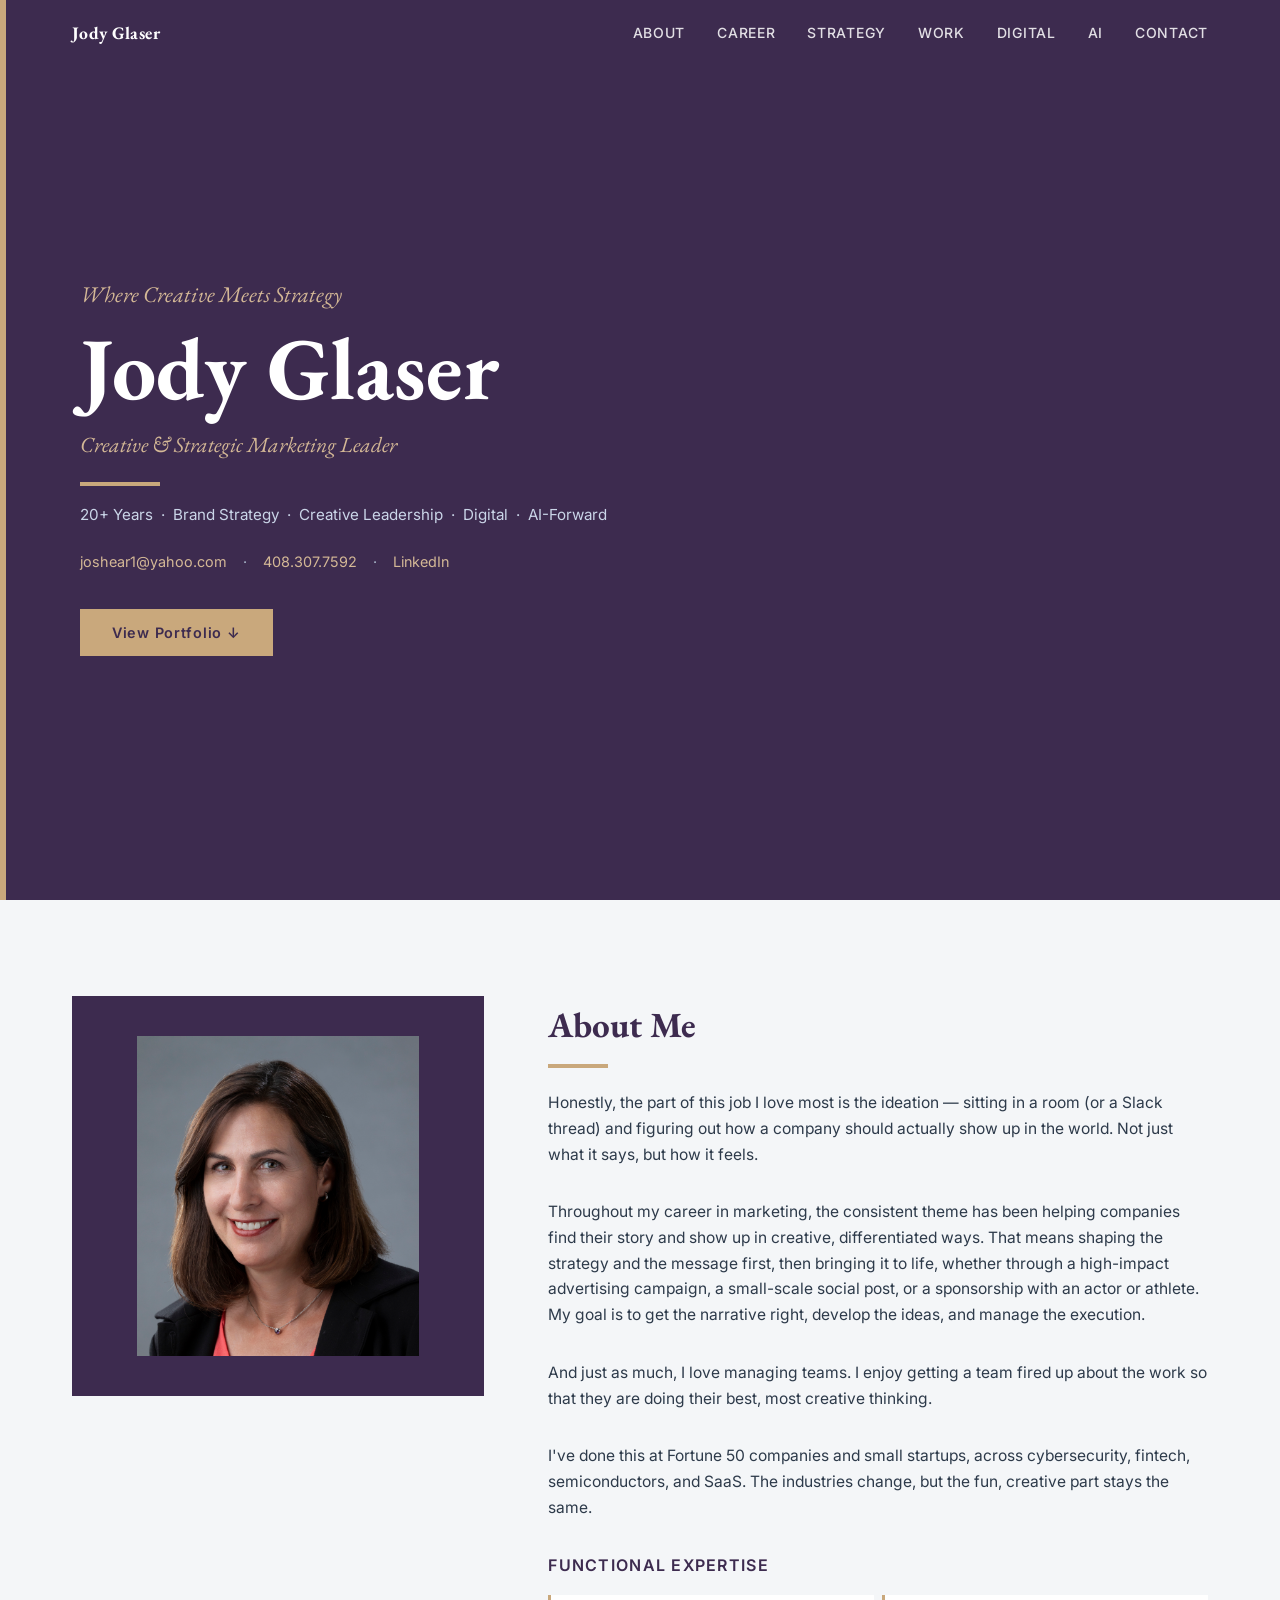
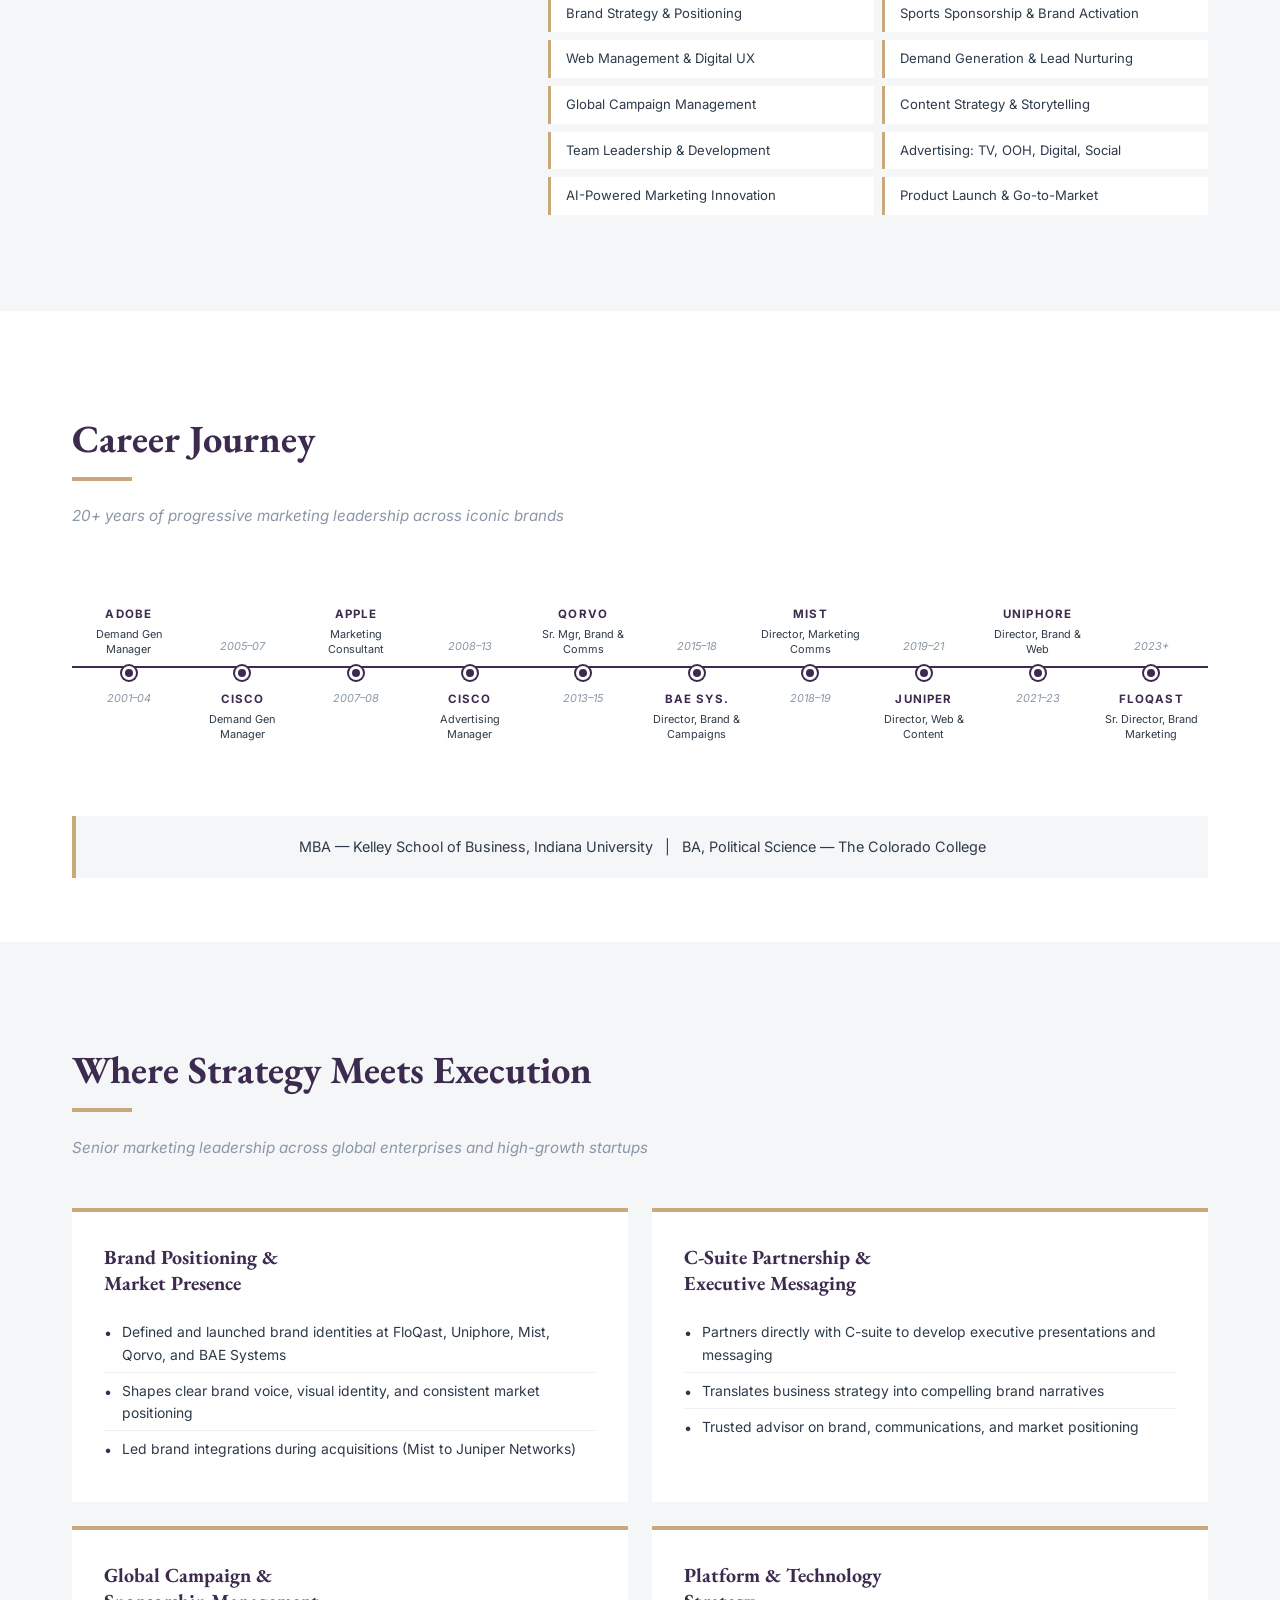
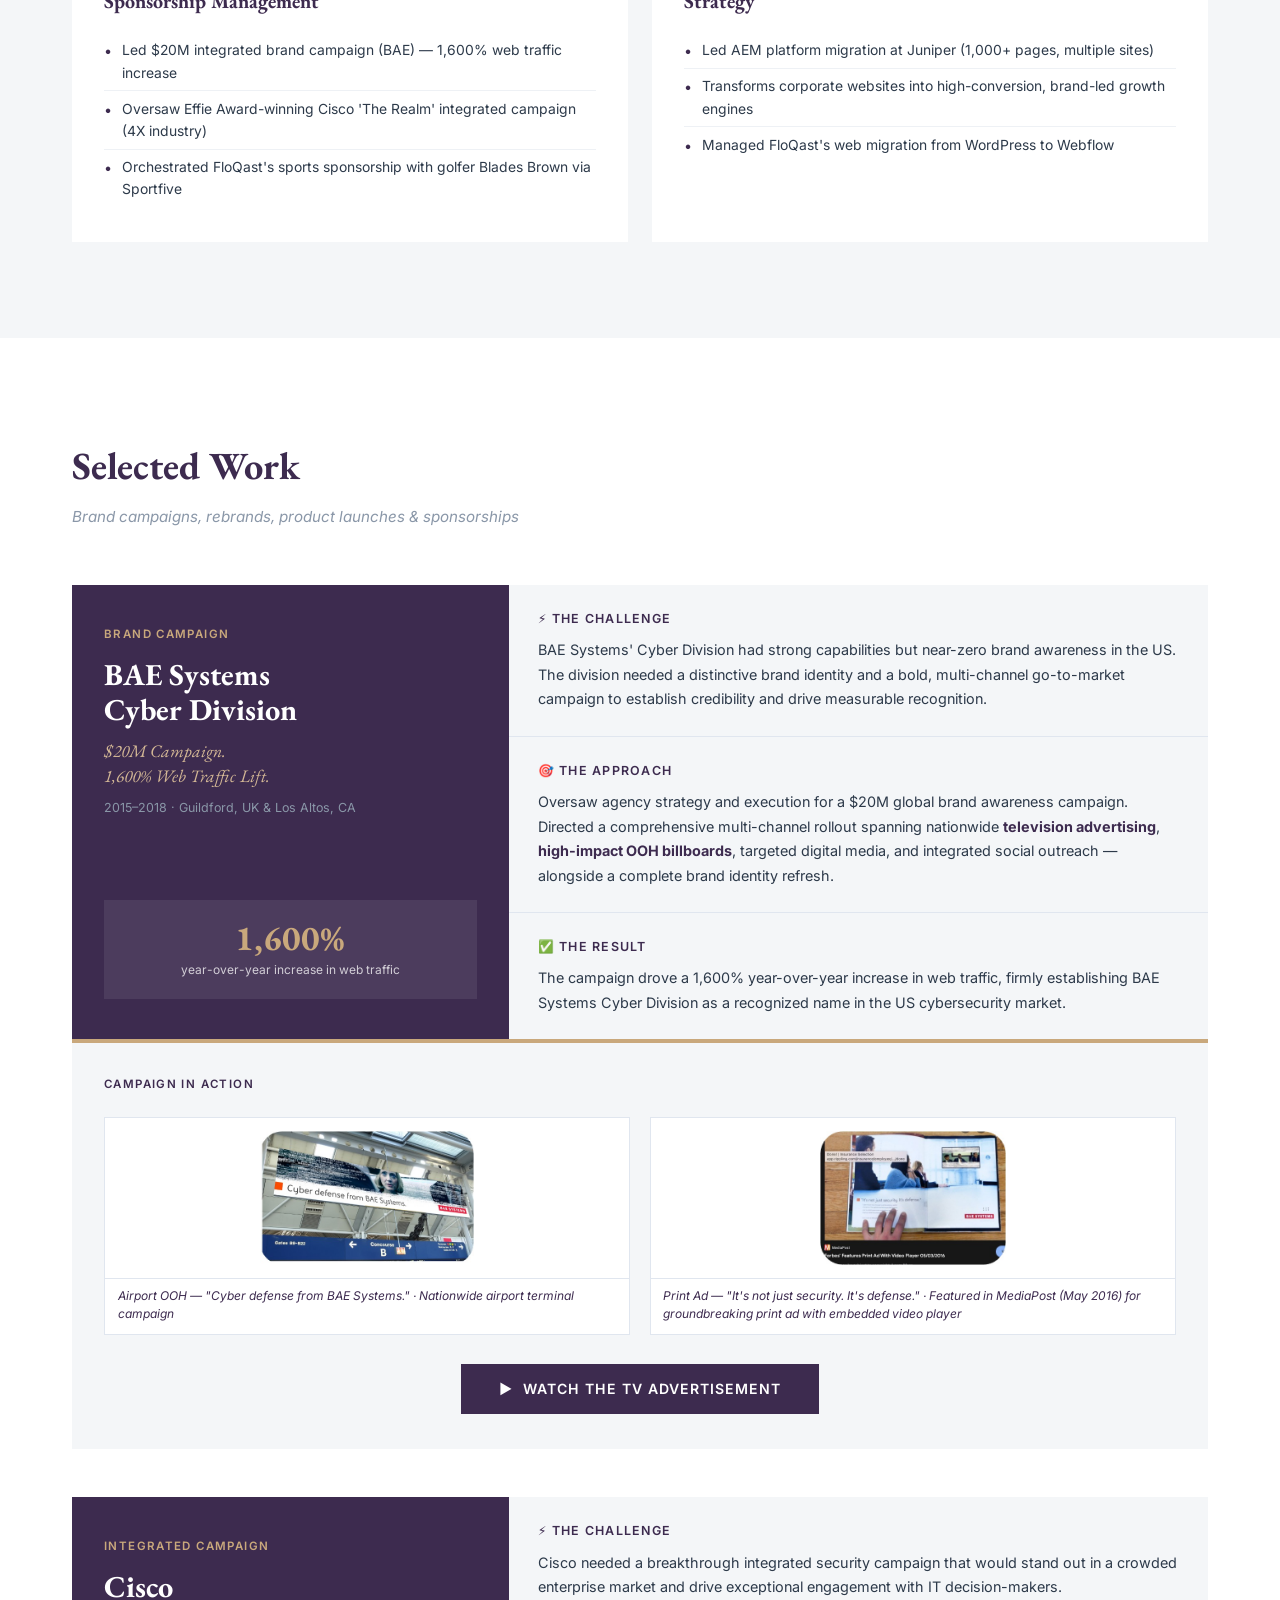
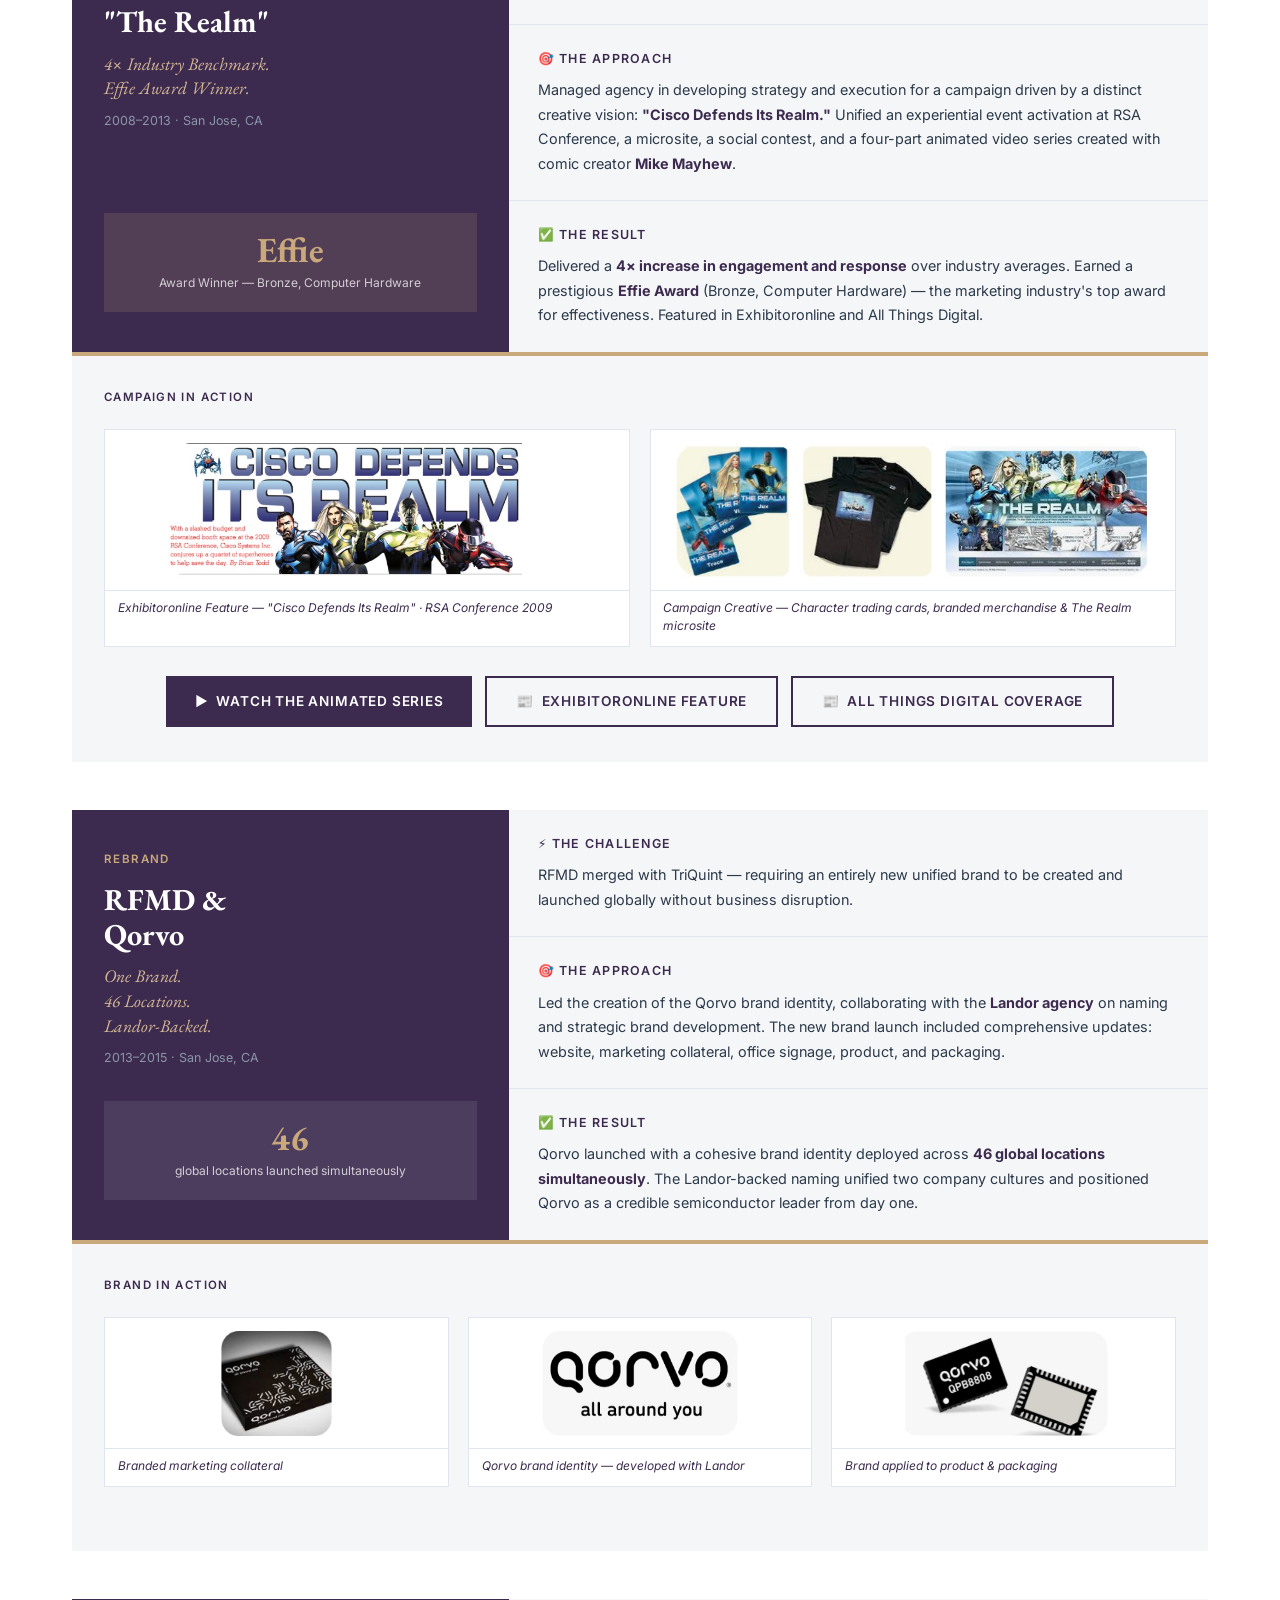
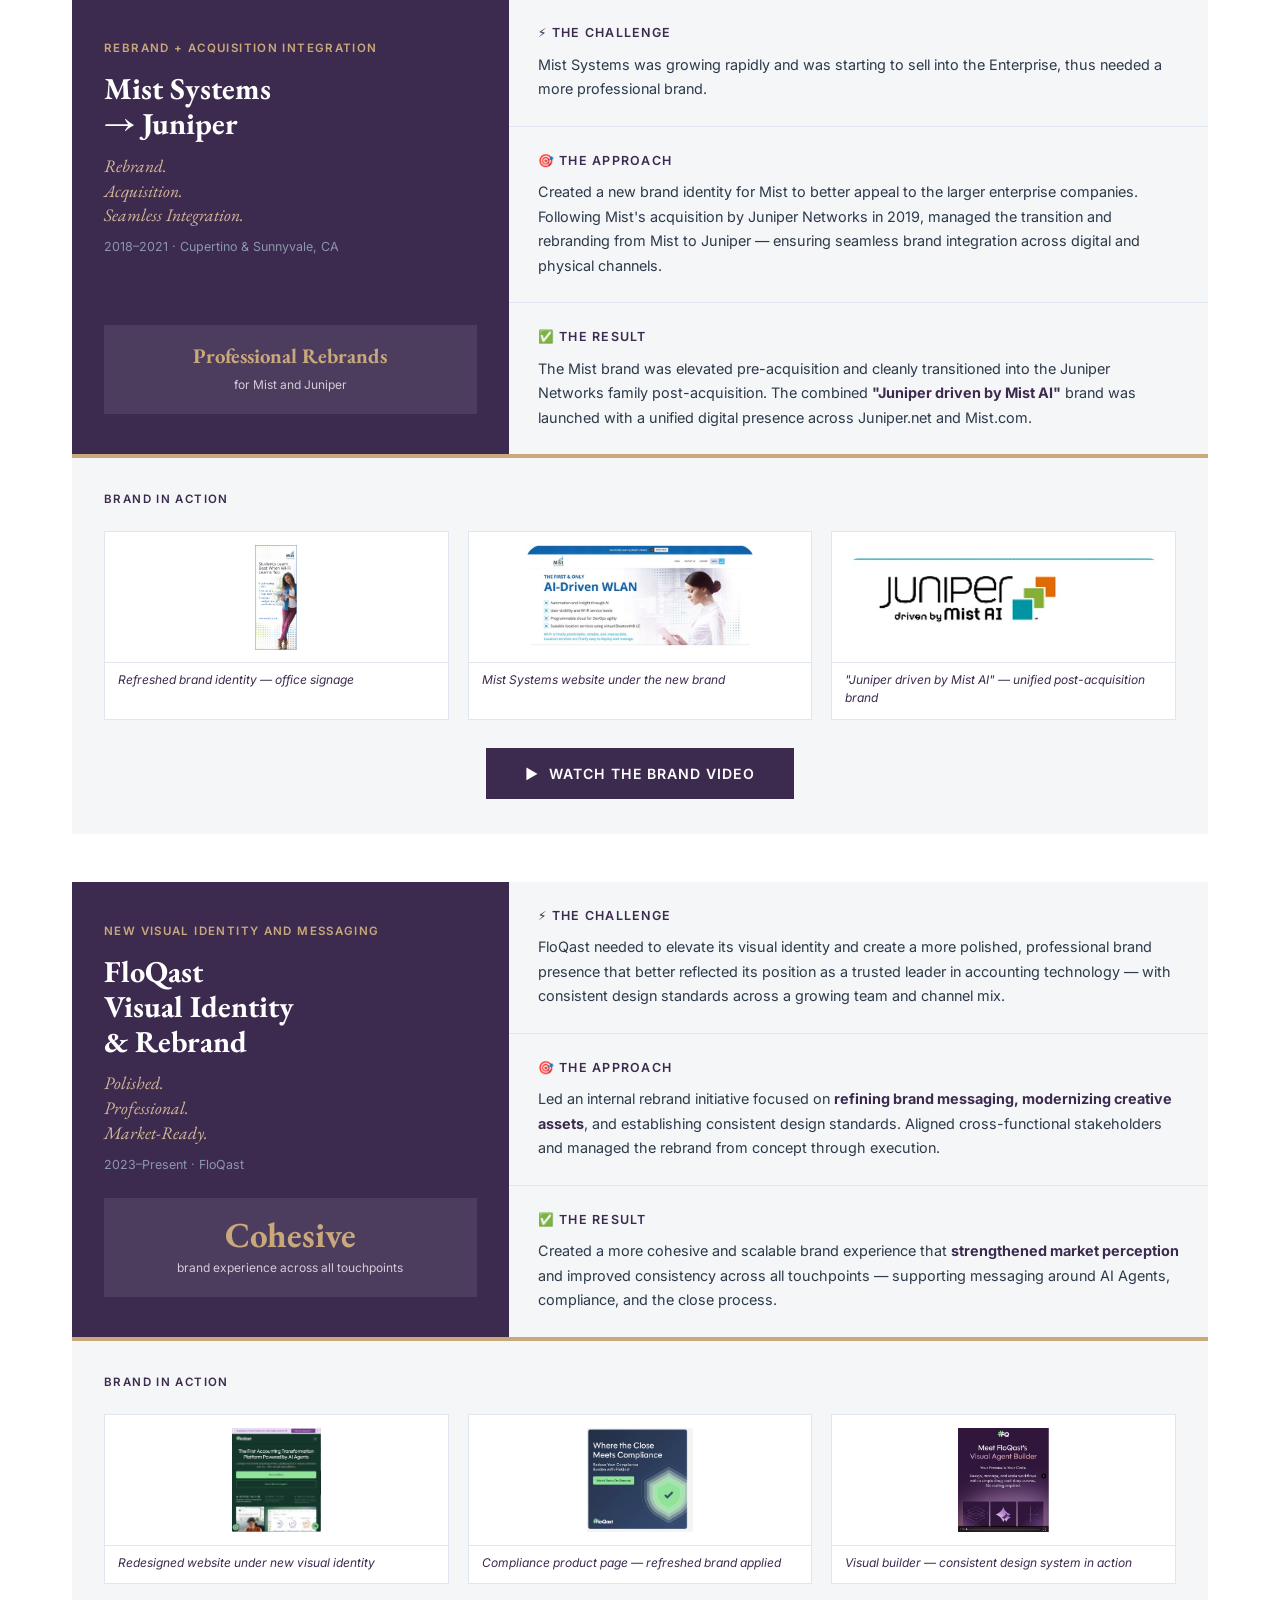
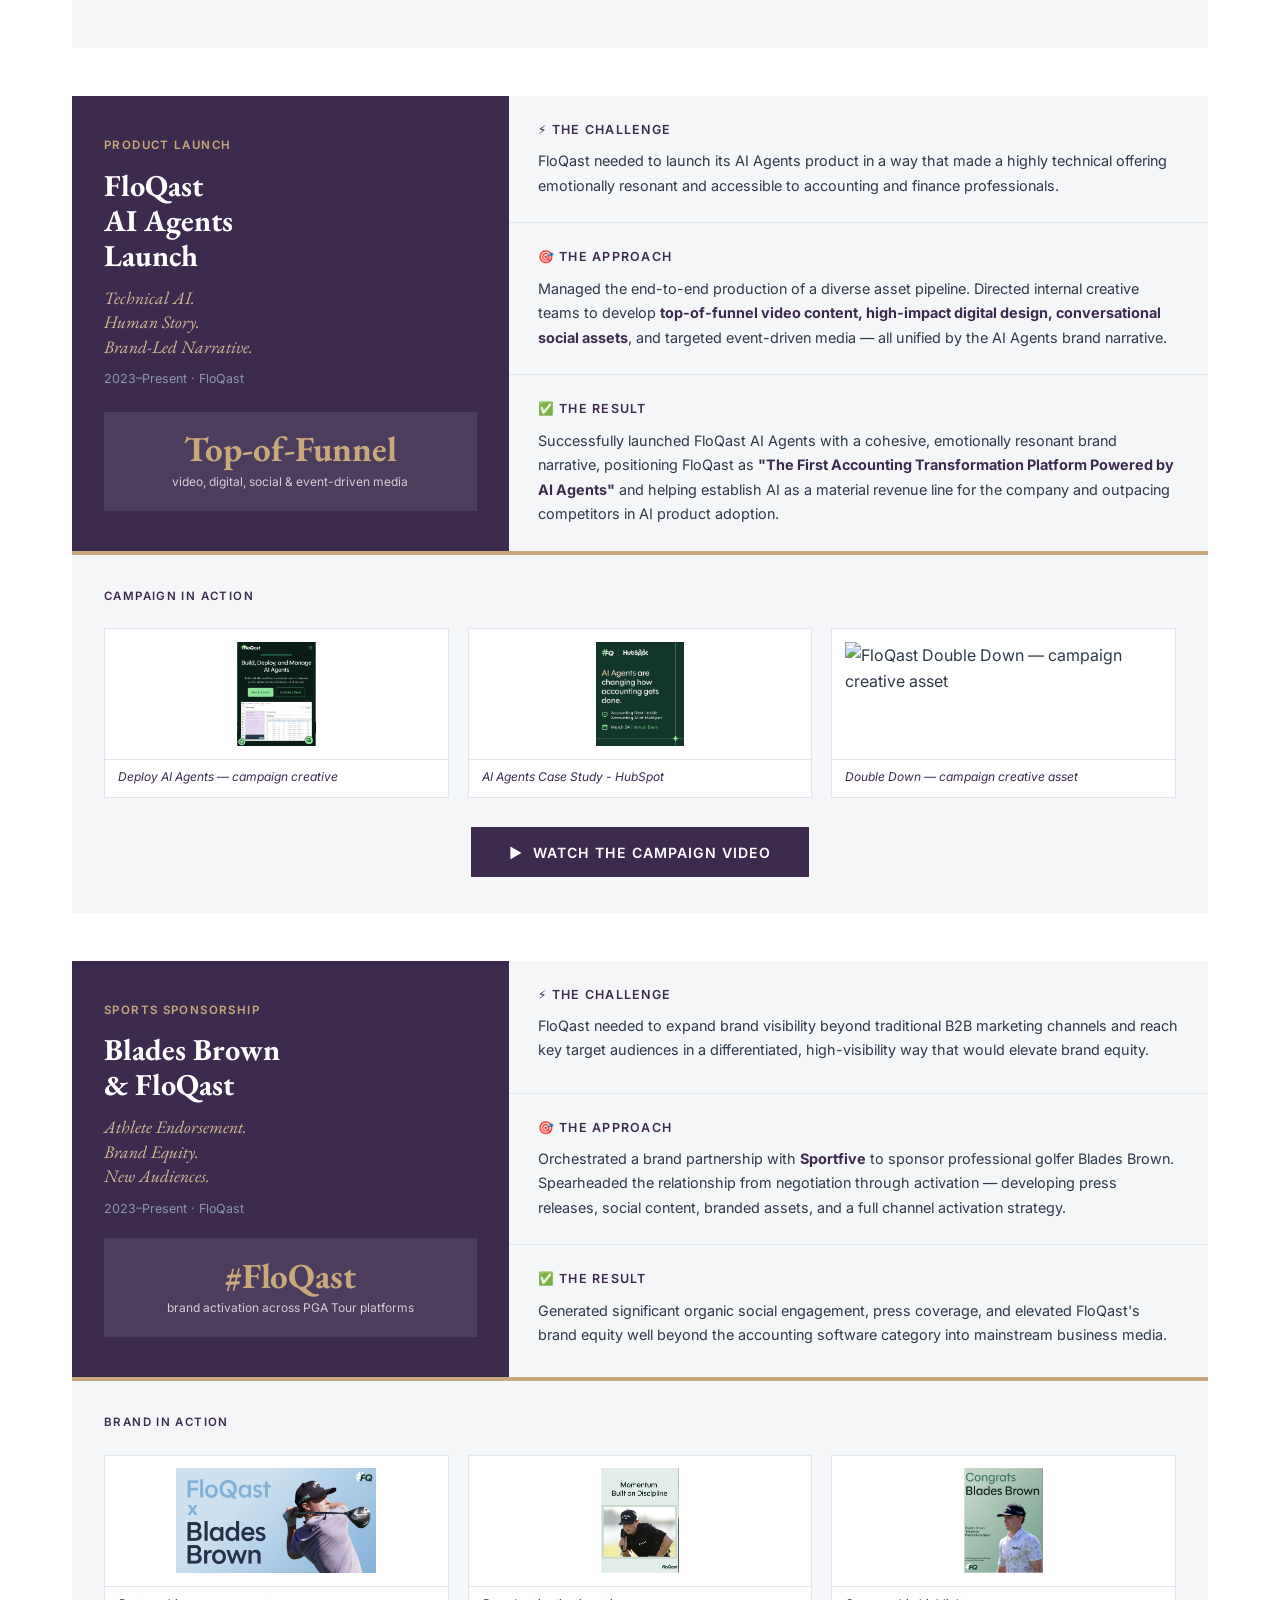
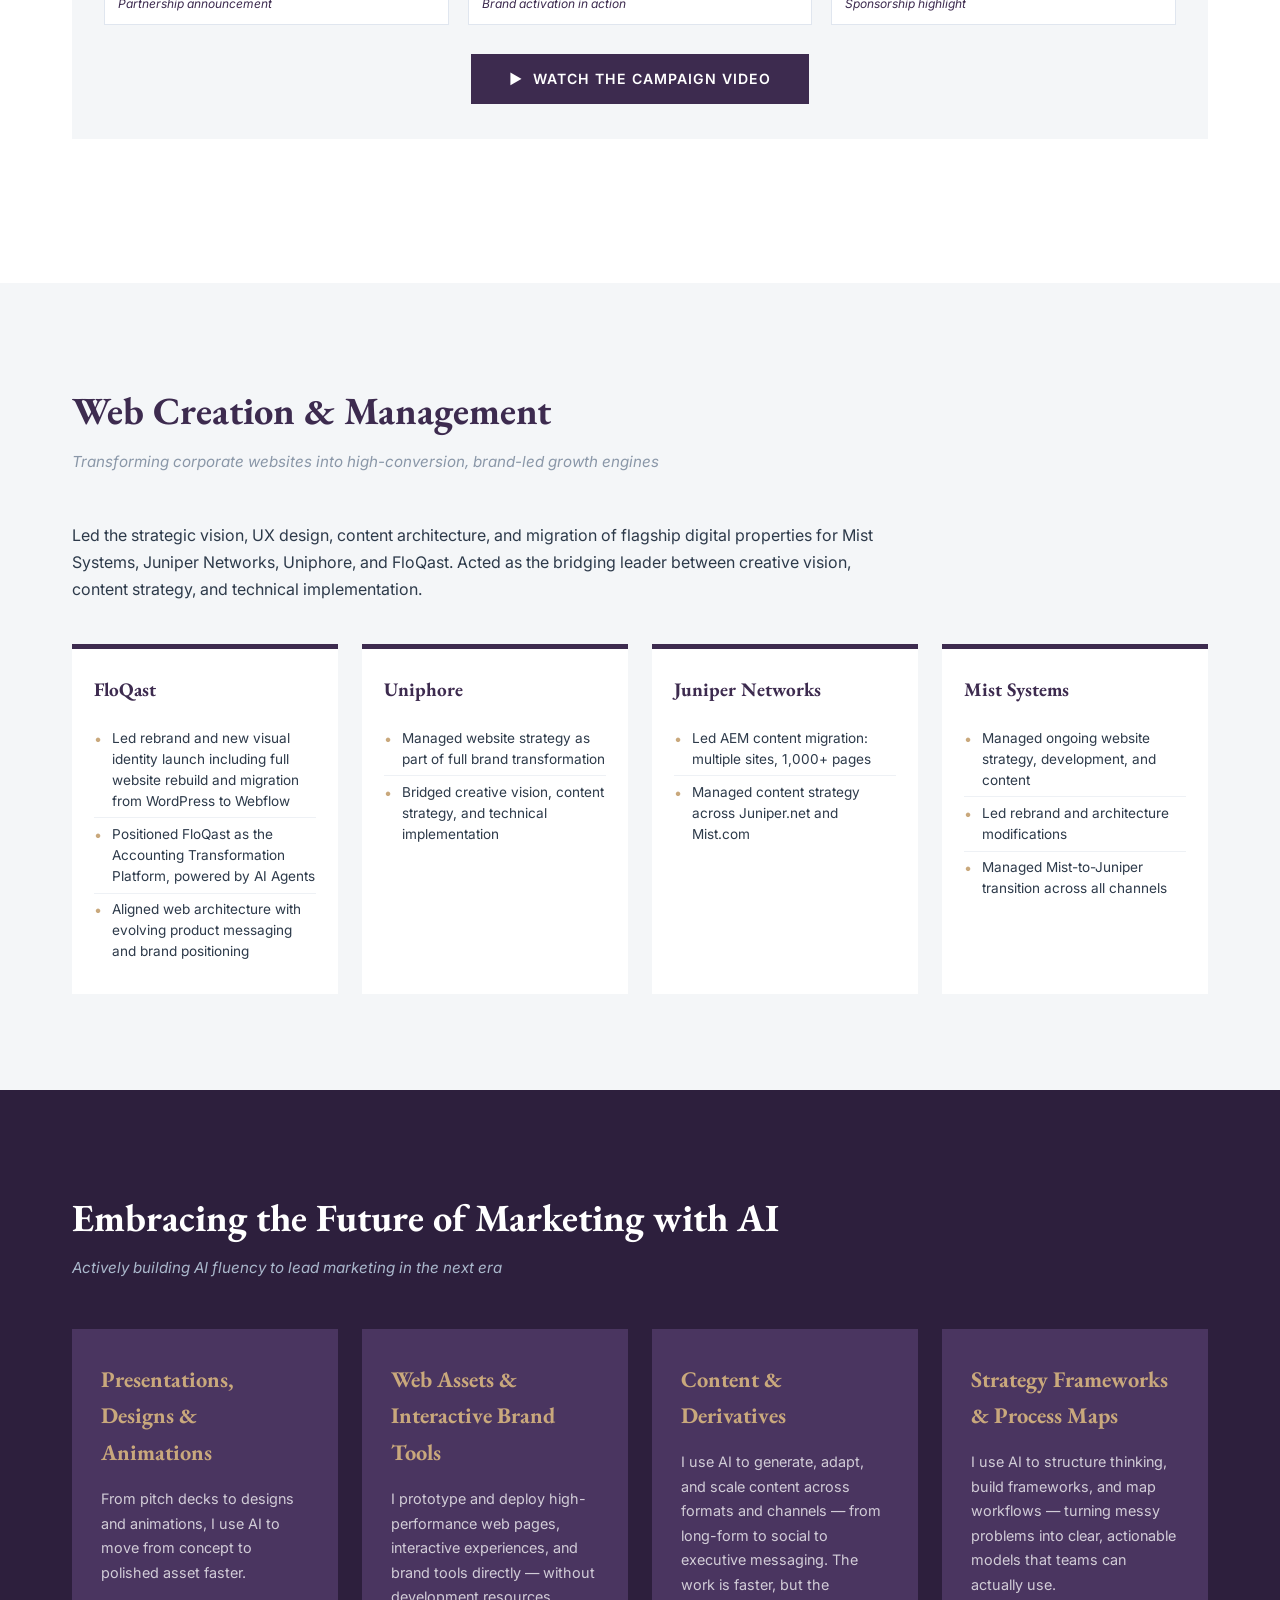
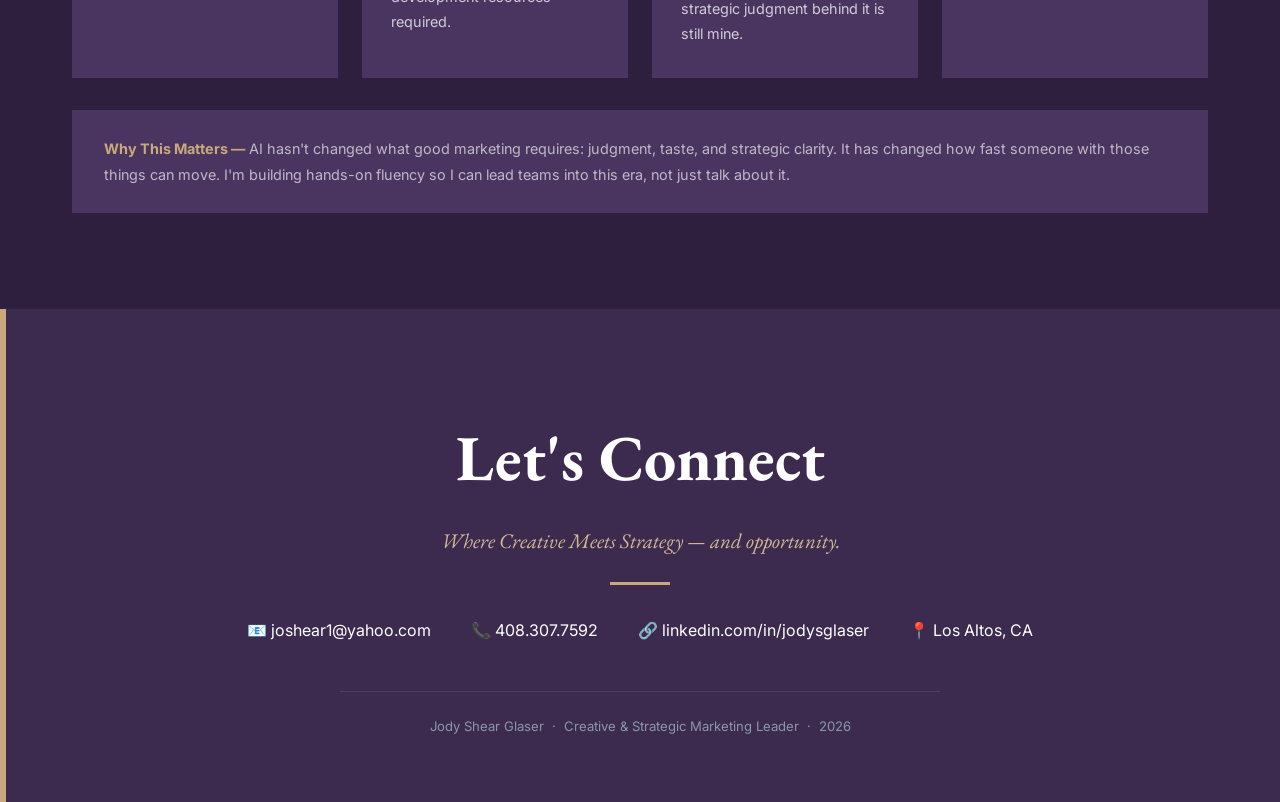
==== commit 0bb949d1: "Update FloQast AI Agents result copy with revenue/adoption impact Co-Authored-By: Claude Sonnet 4.6 " ====
--- a/index.html
+++ b/index.html
@@ -549,7 +549,7 @@
         </div>
         <div class="case-card">
           <div class="case-card-title">✅ THE RESULT</div>
-          <p>Successfully launched FloQast AI Agents with a cohesive, emotionally resonant brand narrative, positioning FloQast as <strong>"The First Accounting Transformation Platform Powered by AI Agents."</strong></p>
+          <p>Successfully launched FloQast AI Agents with a cohesive, emotionally resonant brand narrative, positioning FloQast as <strong>"The First Accounting Transformation Platform Powered by AI Agents"</strong> and helping establish AI as a material revenue line for the company and outpacing competitors in AI product adoption.</p>
         </div>
       </div>
 
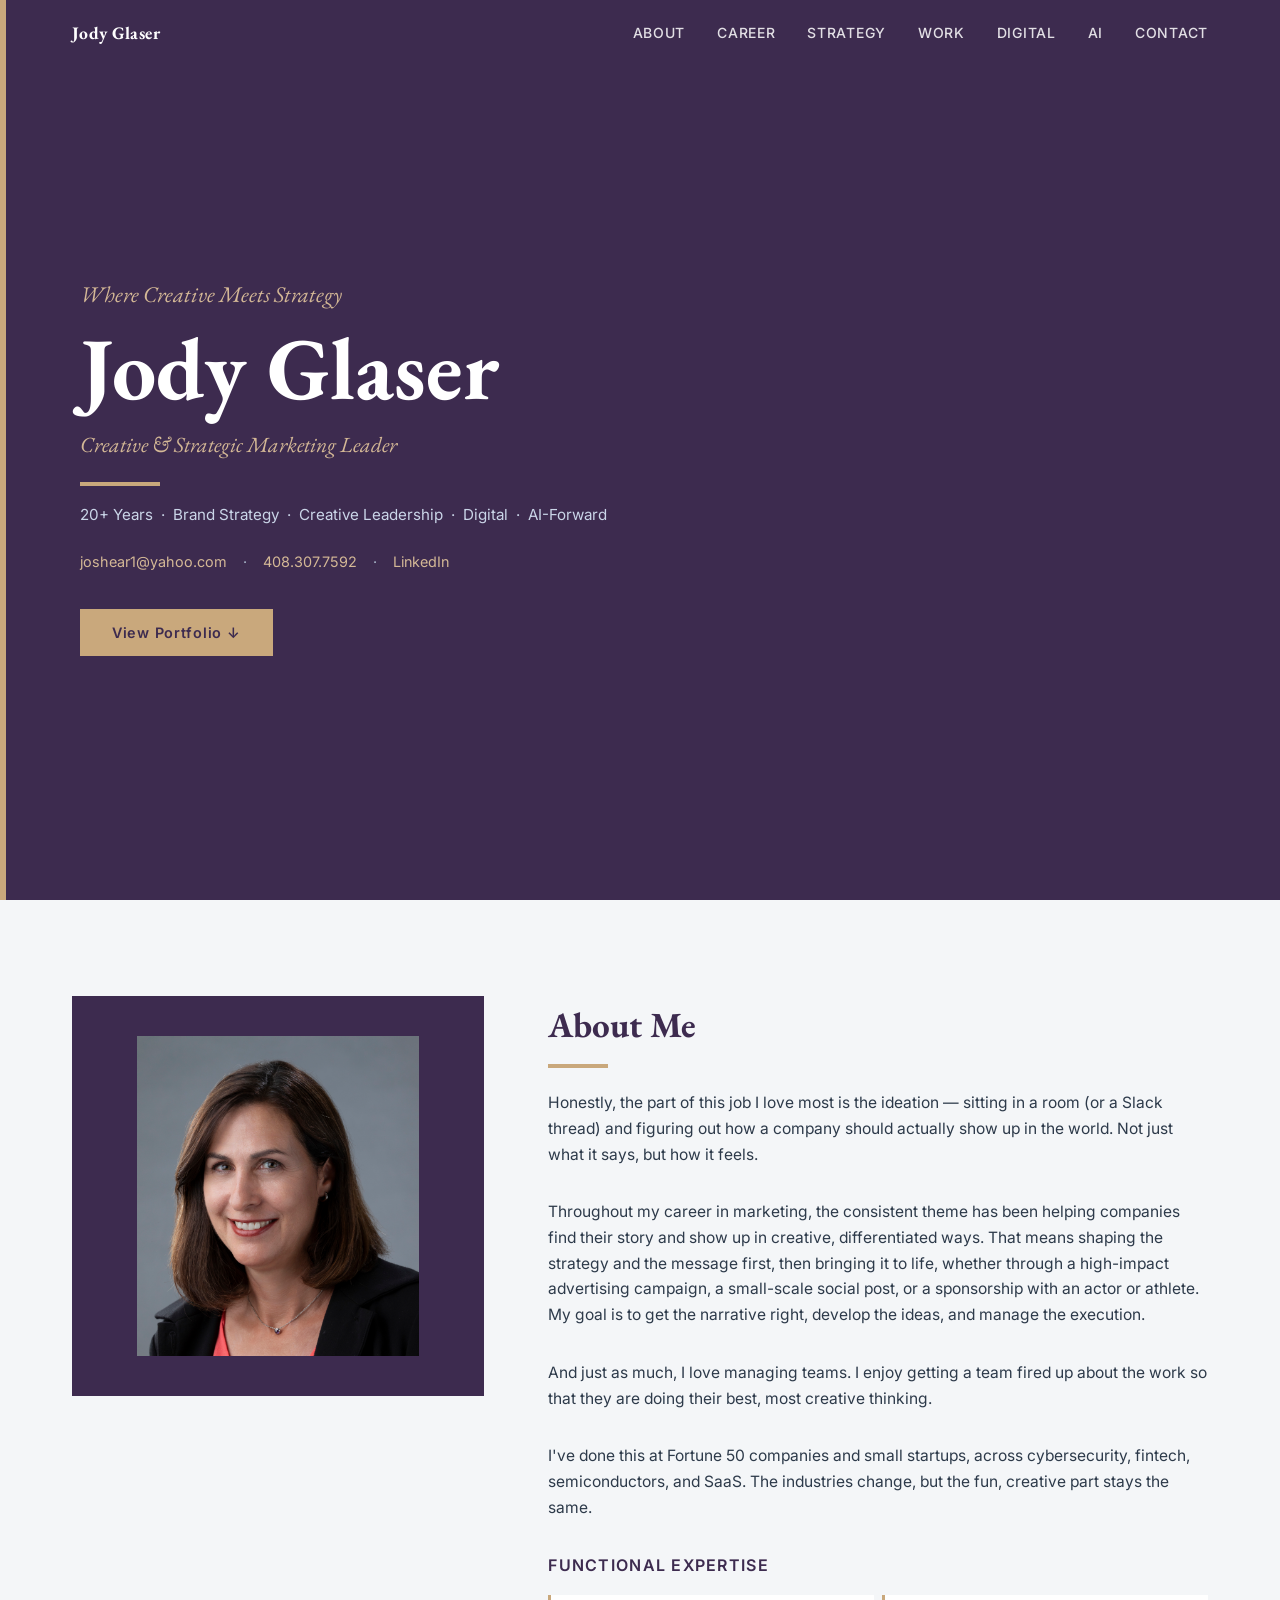
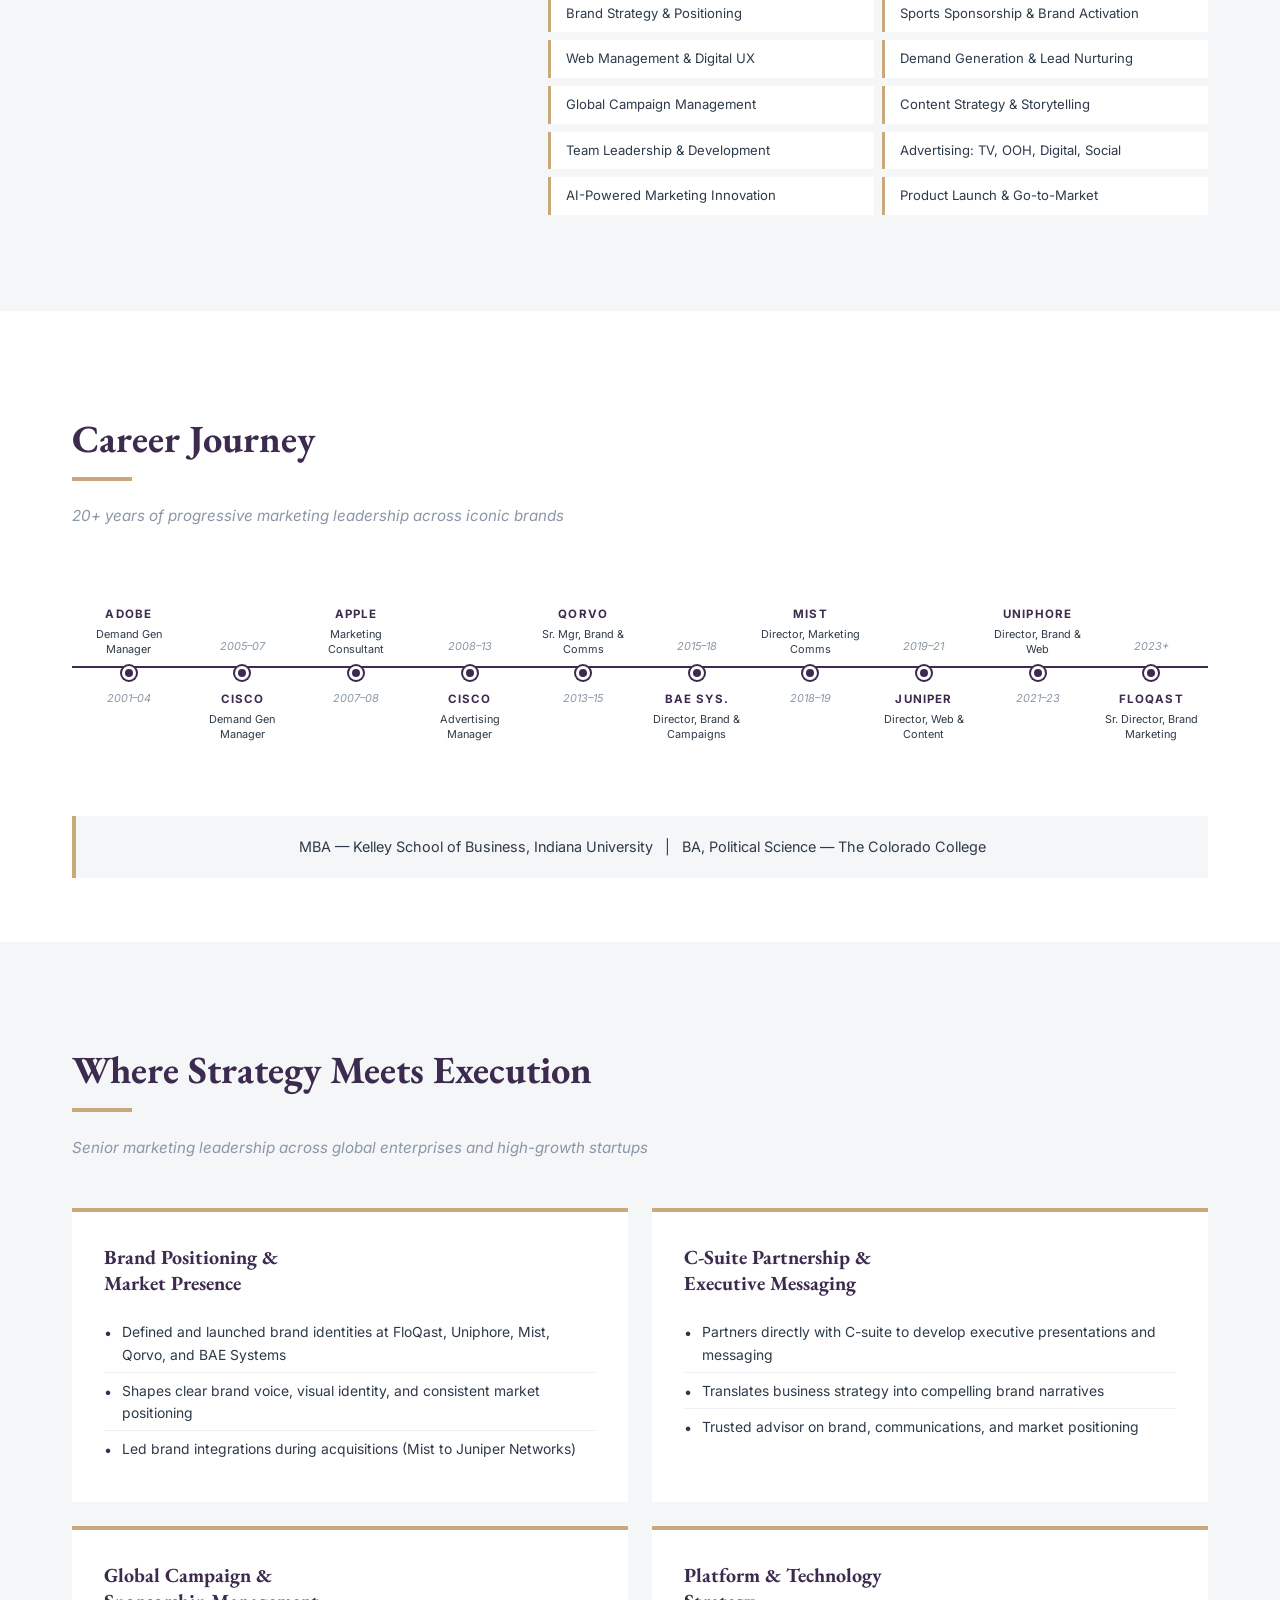
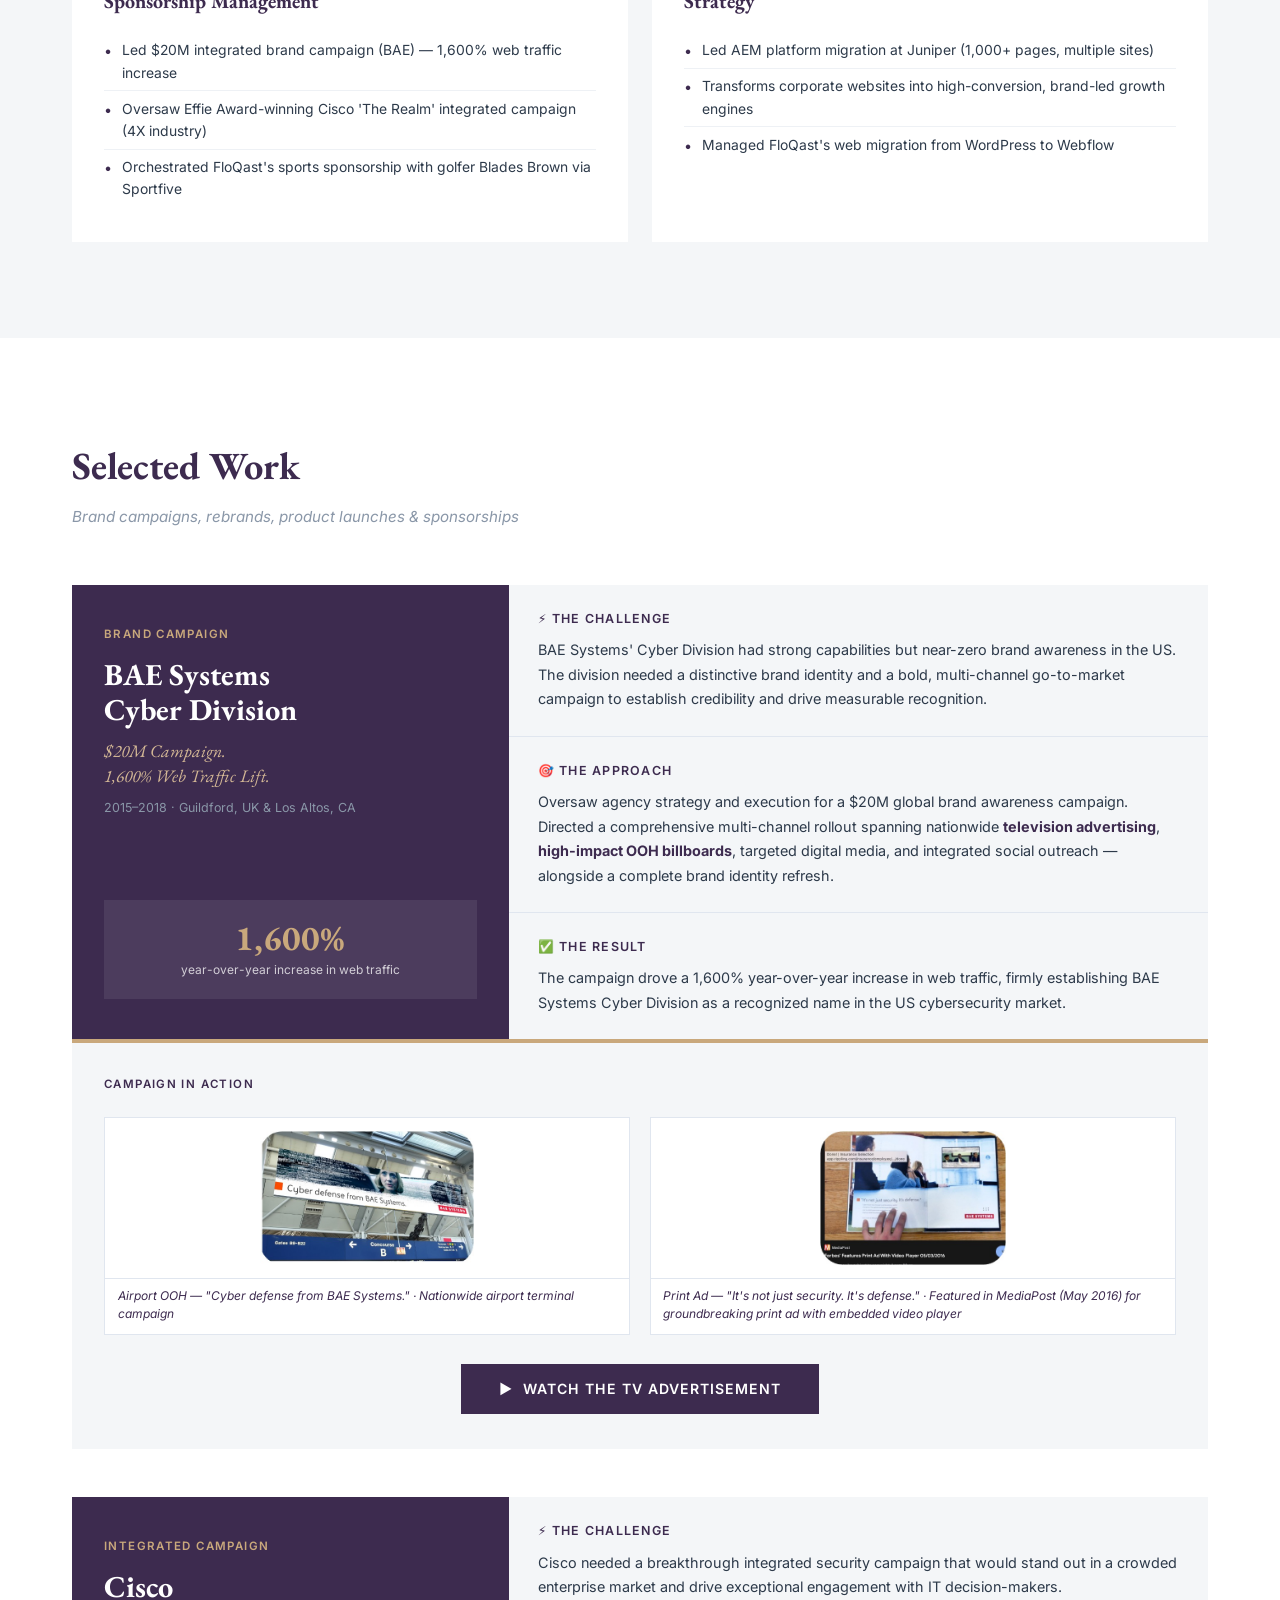
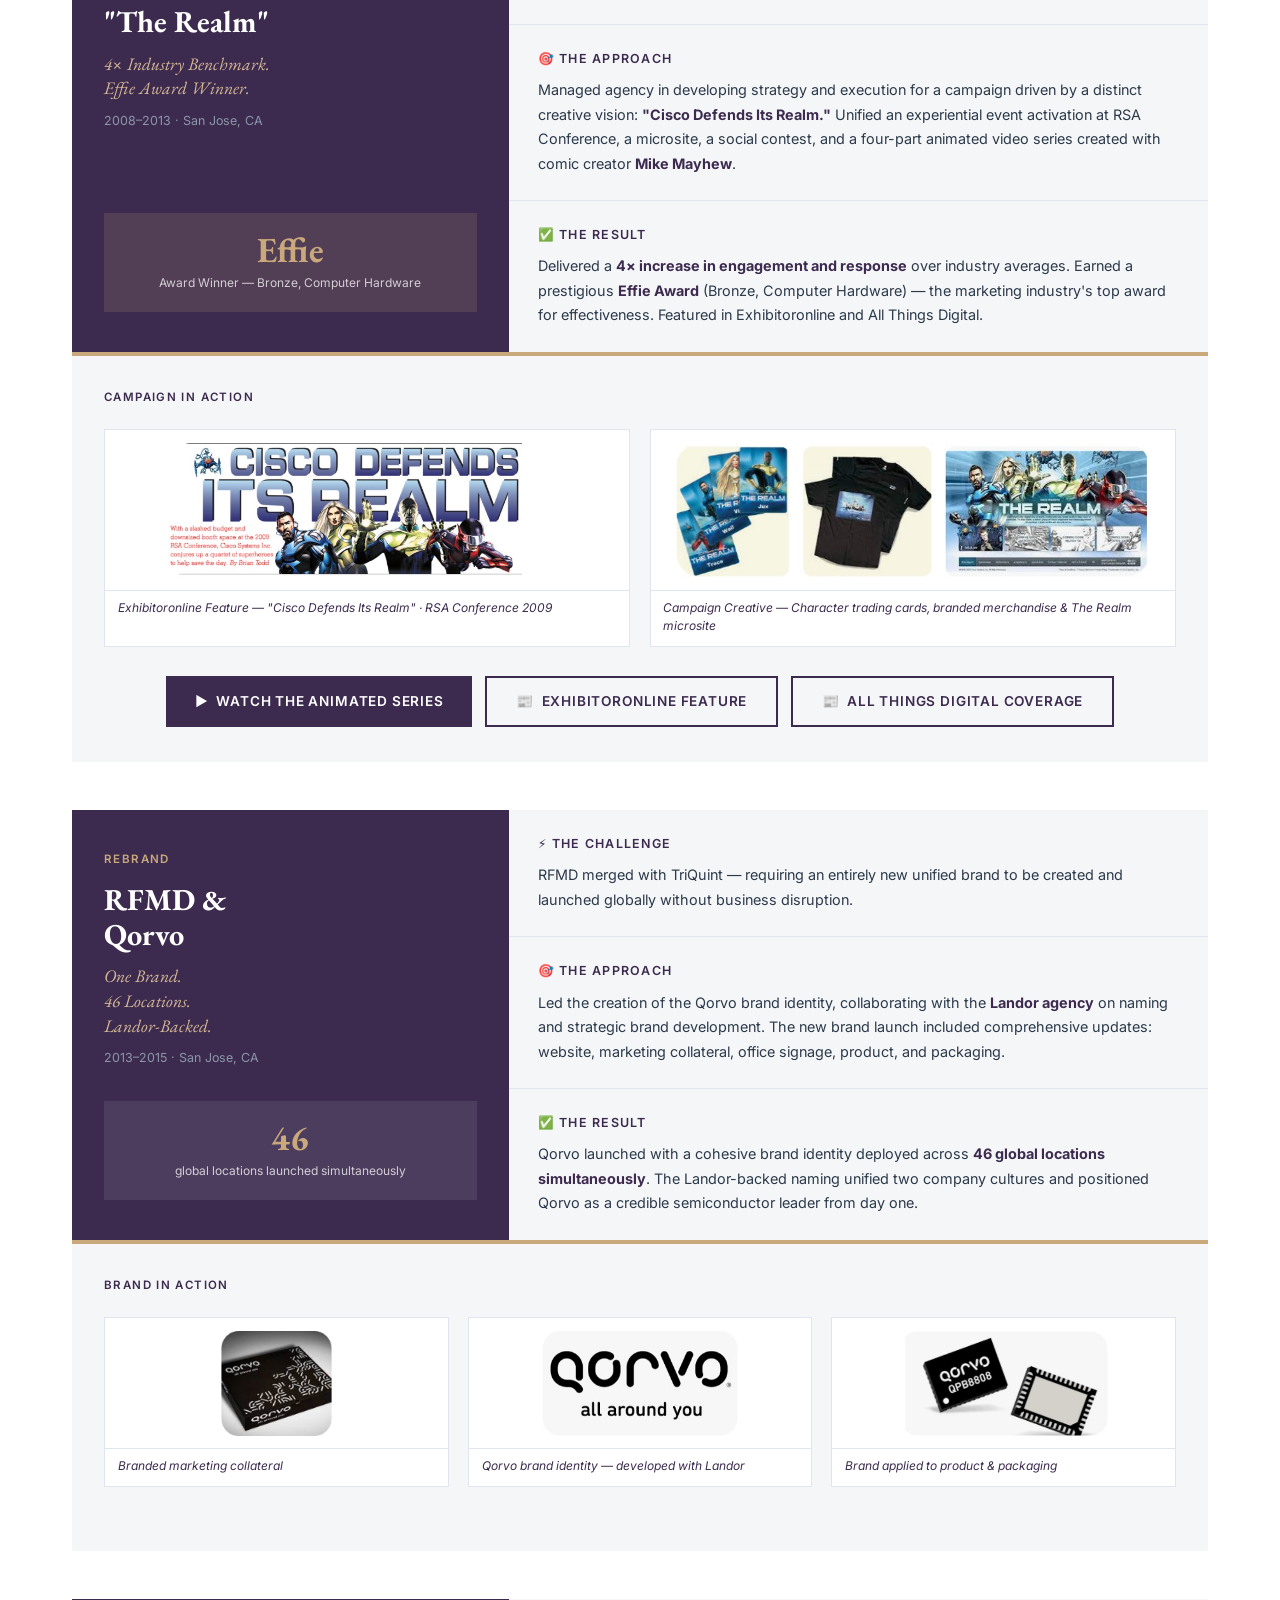
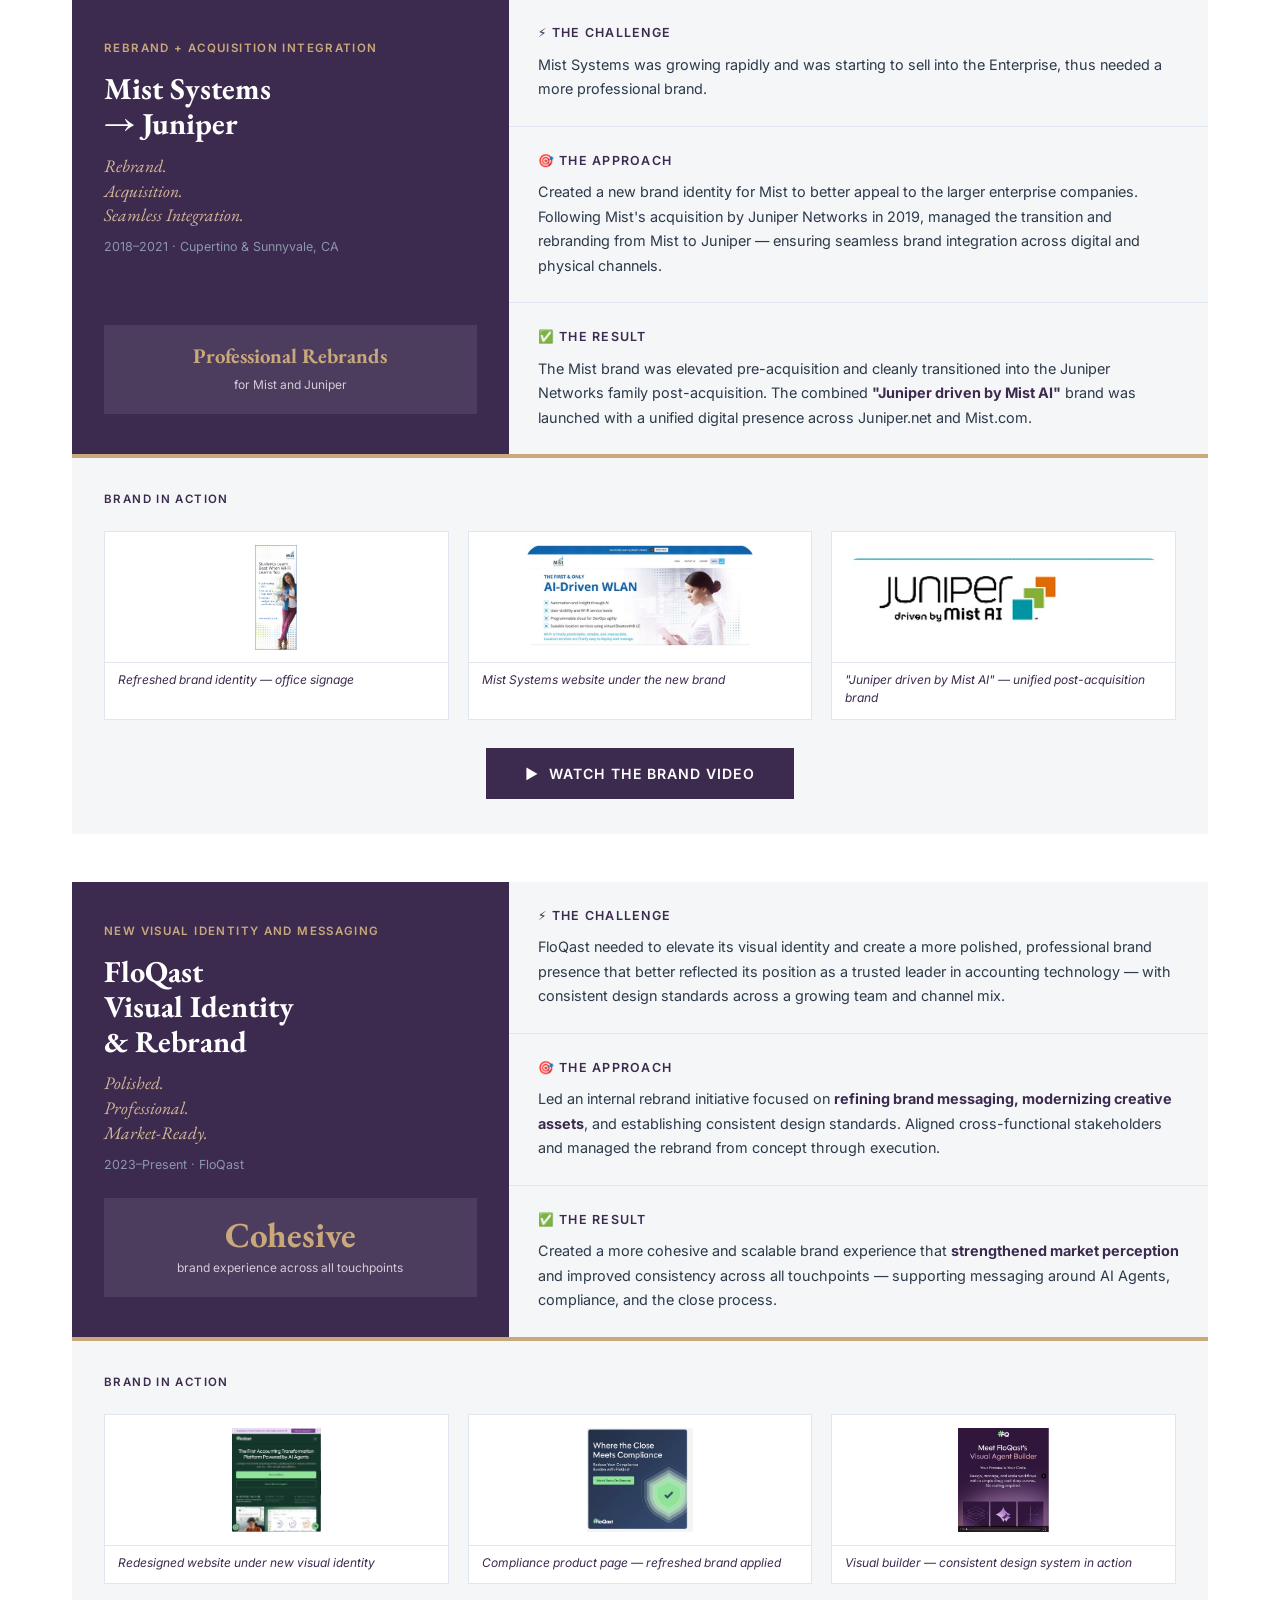
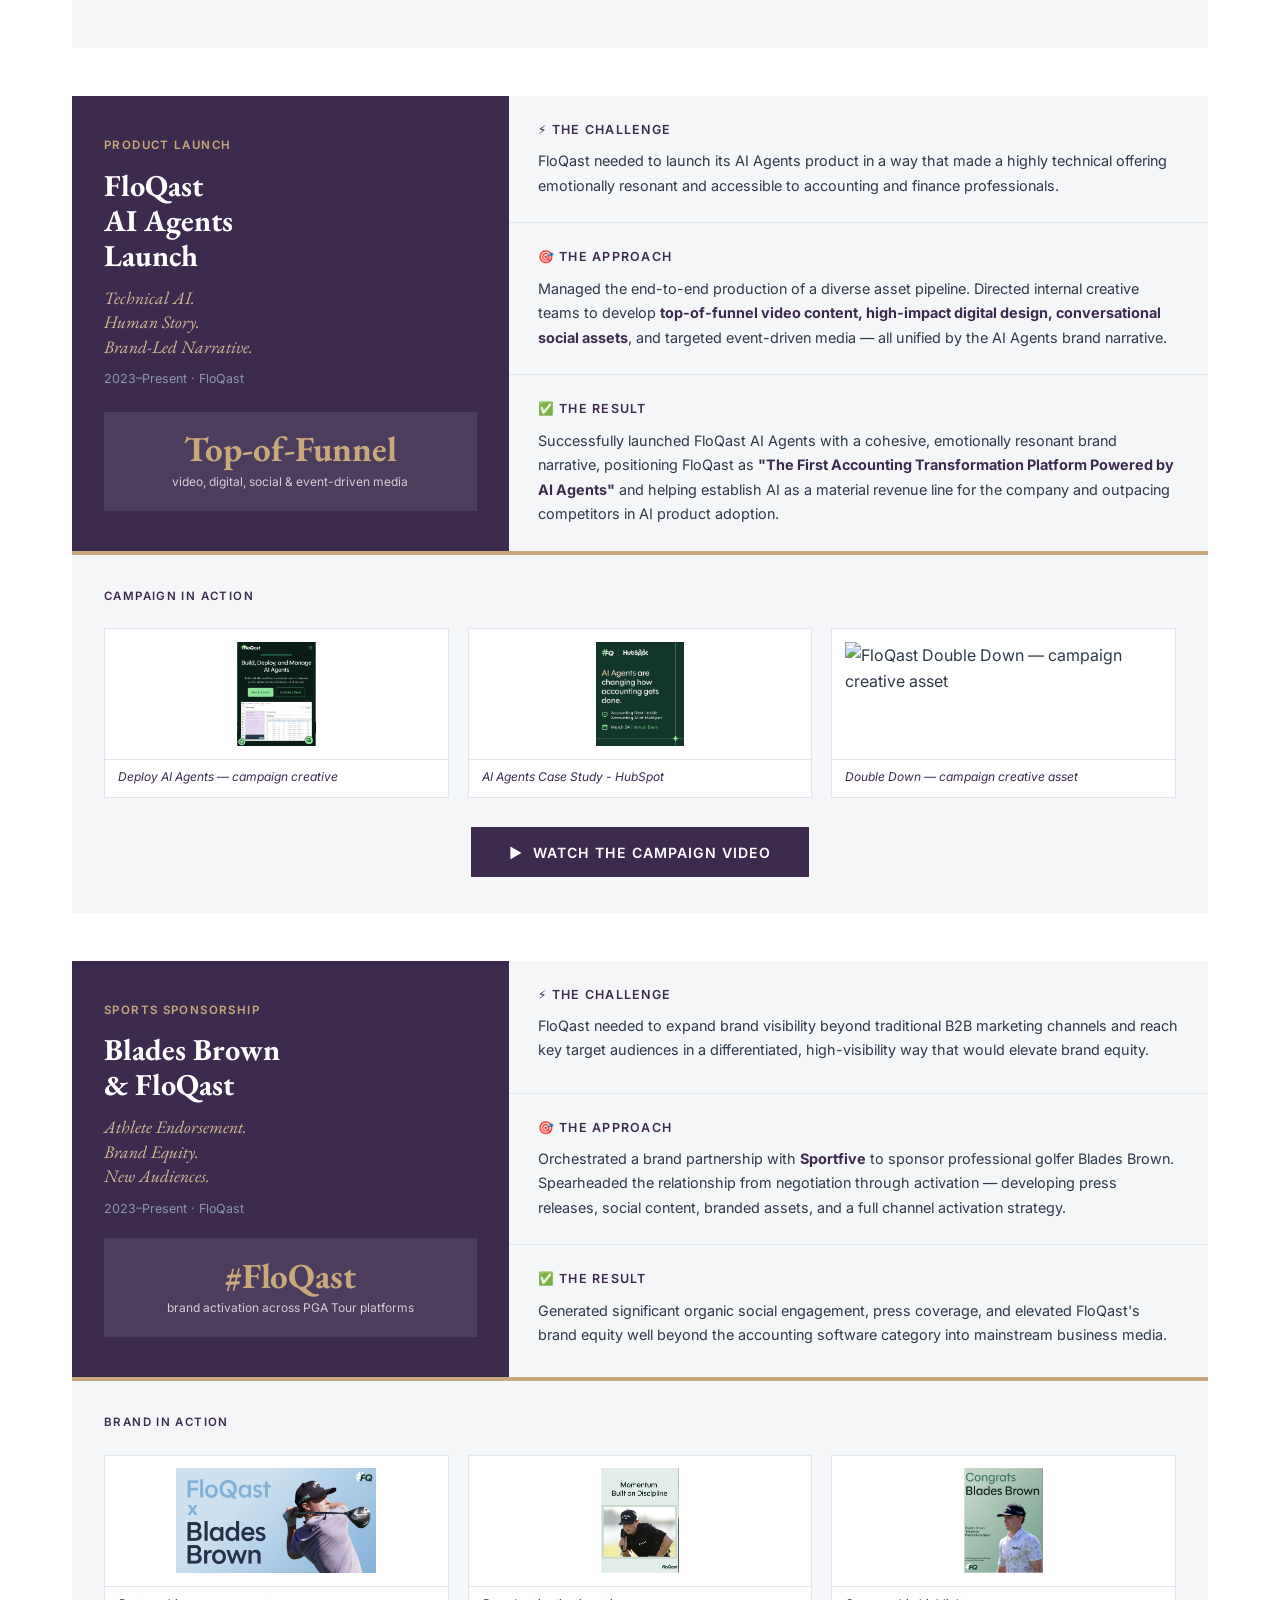
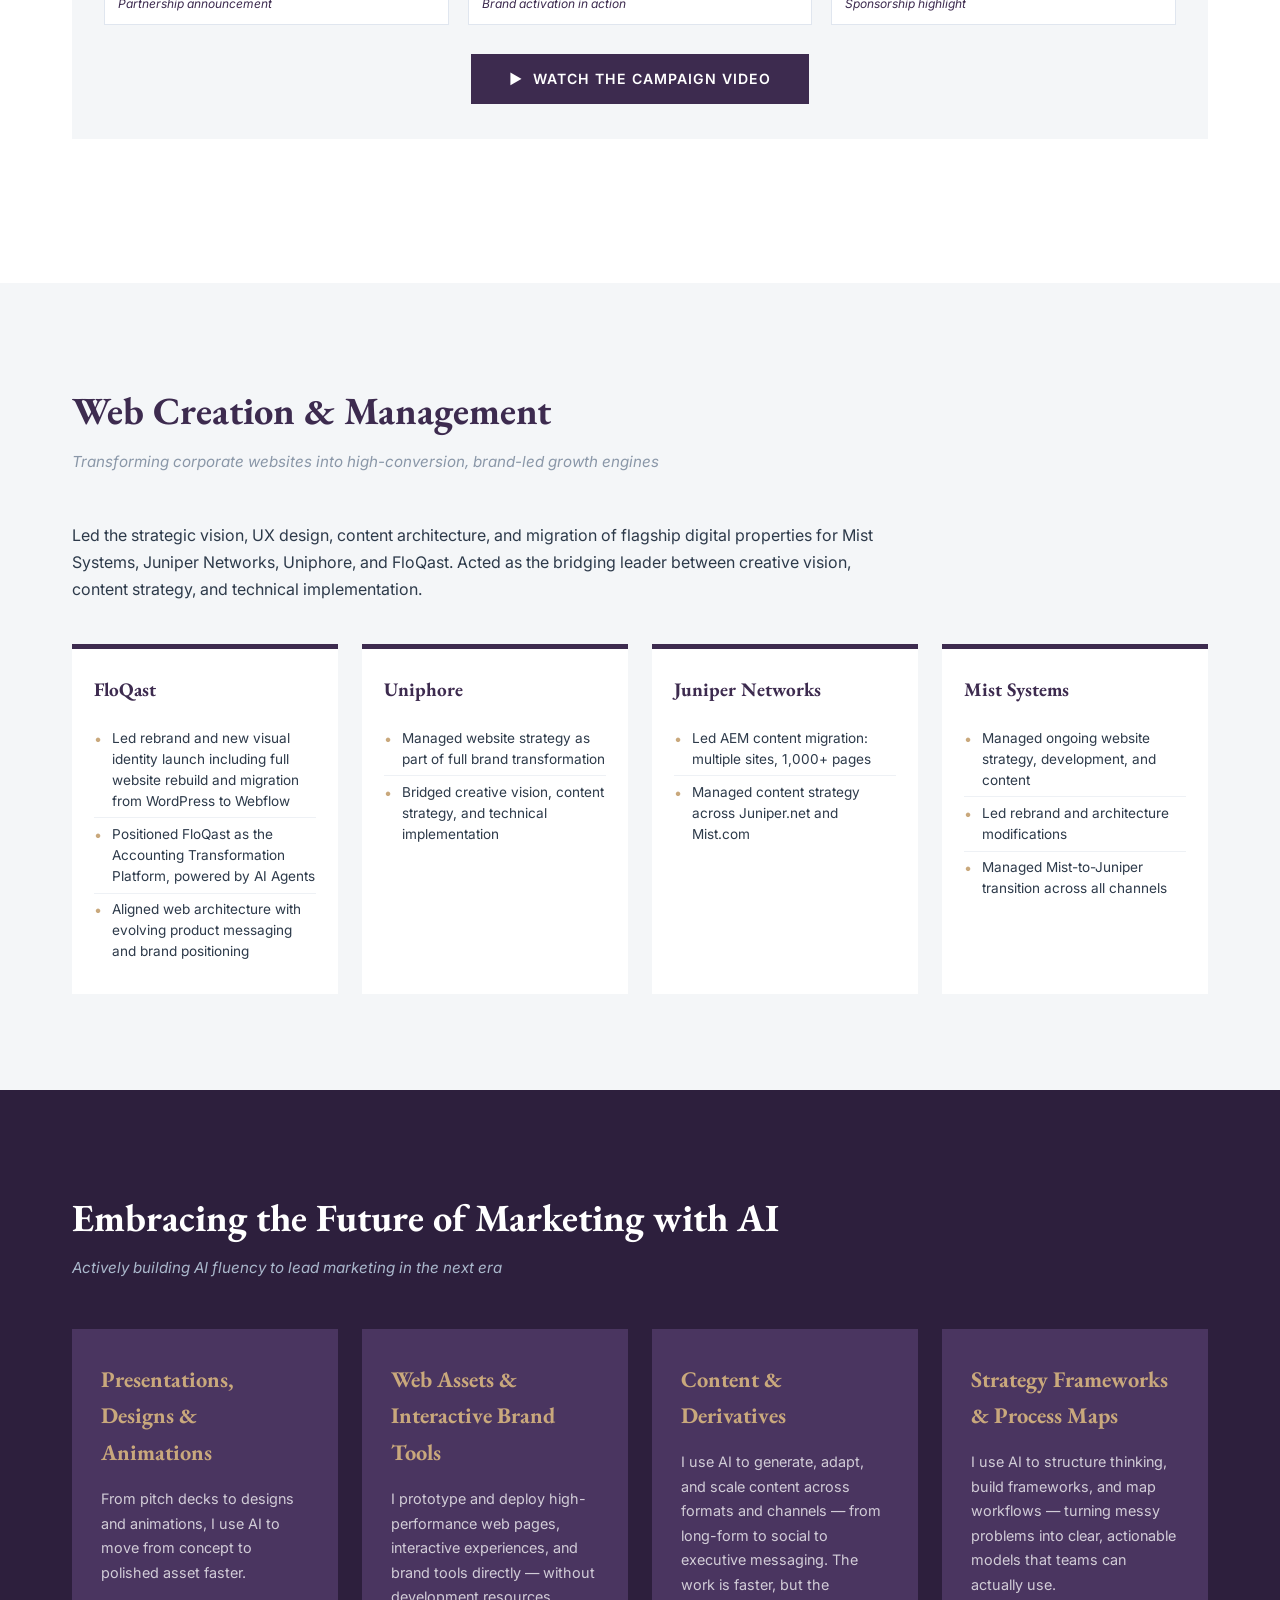
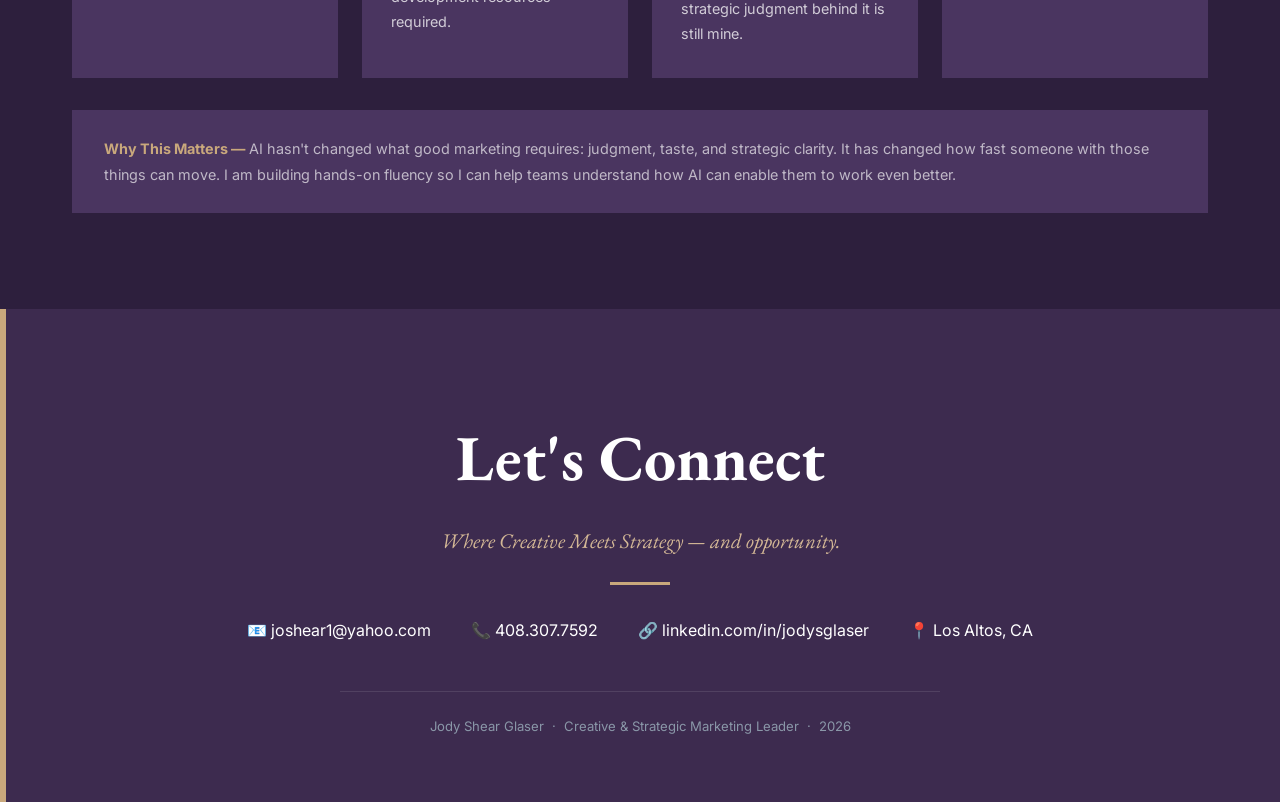
==== commit dd5ca479: "Update Why This Matters copy in AI section Co-Authored-By: Claude Sonnet 4.6 <noreply@anthropic.com>" ====
--- a/index.html
+++ b/index.html
@@ -700,7 +700,7 @@
       </div>
     </div>
     <div class="ai-insight">
-      <strong>Why This Matters —</strong> AI hasn't changed what good marketing requires: judgment, taste, and strategic clarity. It has changed how fast someone with those things can move. I'm building hands-on fluency so I can lead teams into this era, not just talk about it.
+      <strong>Why This Matters —</strong> AI hasn't changed what good marketing requires: judgment, taste, and strategic clarity. It has changed how fast someone with those things can move. I am building hands-on fluency so I can help teams understand how AI can enable them to work even better.
     </div>
   </div>
 </section>
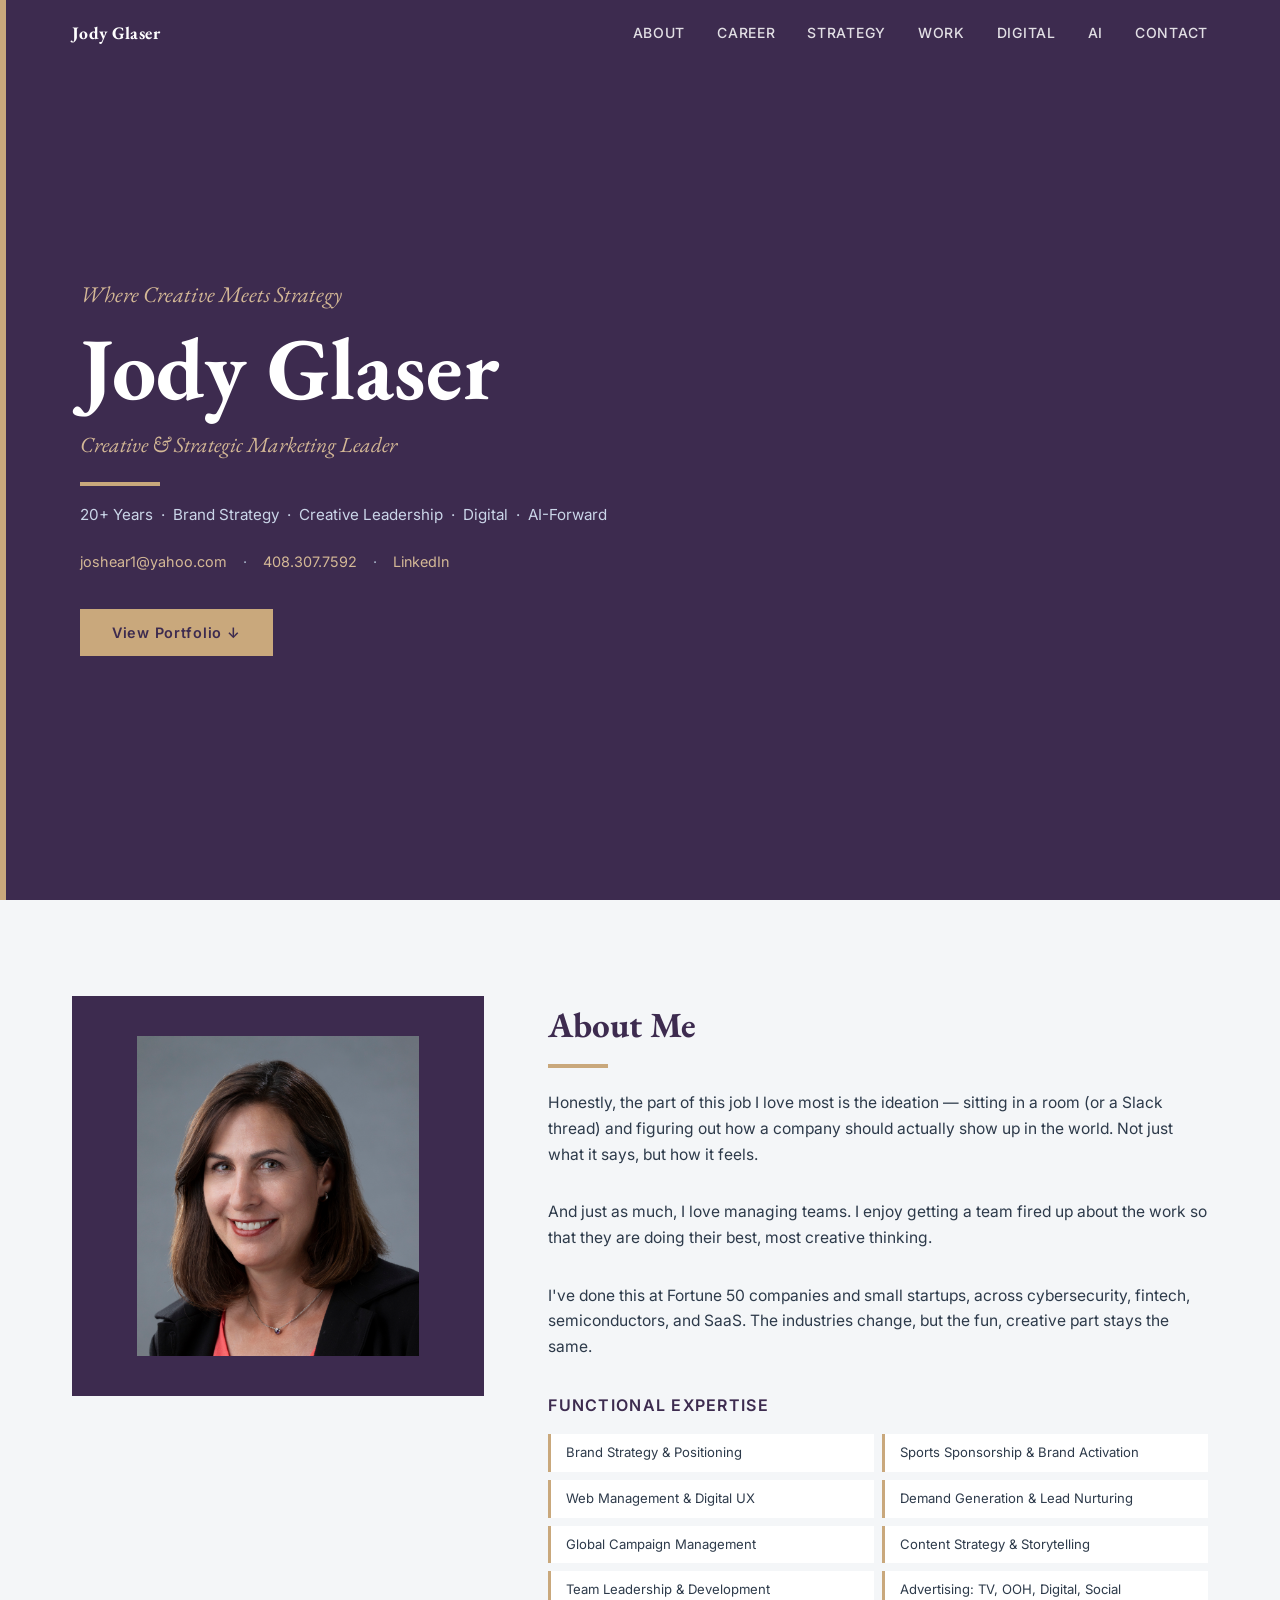
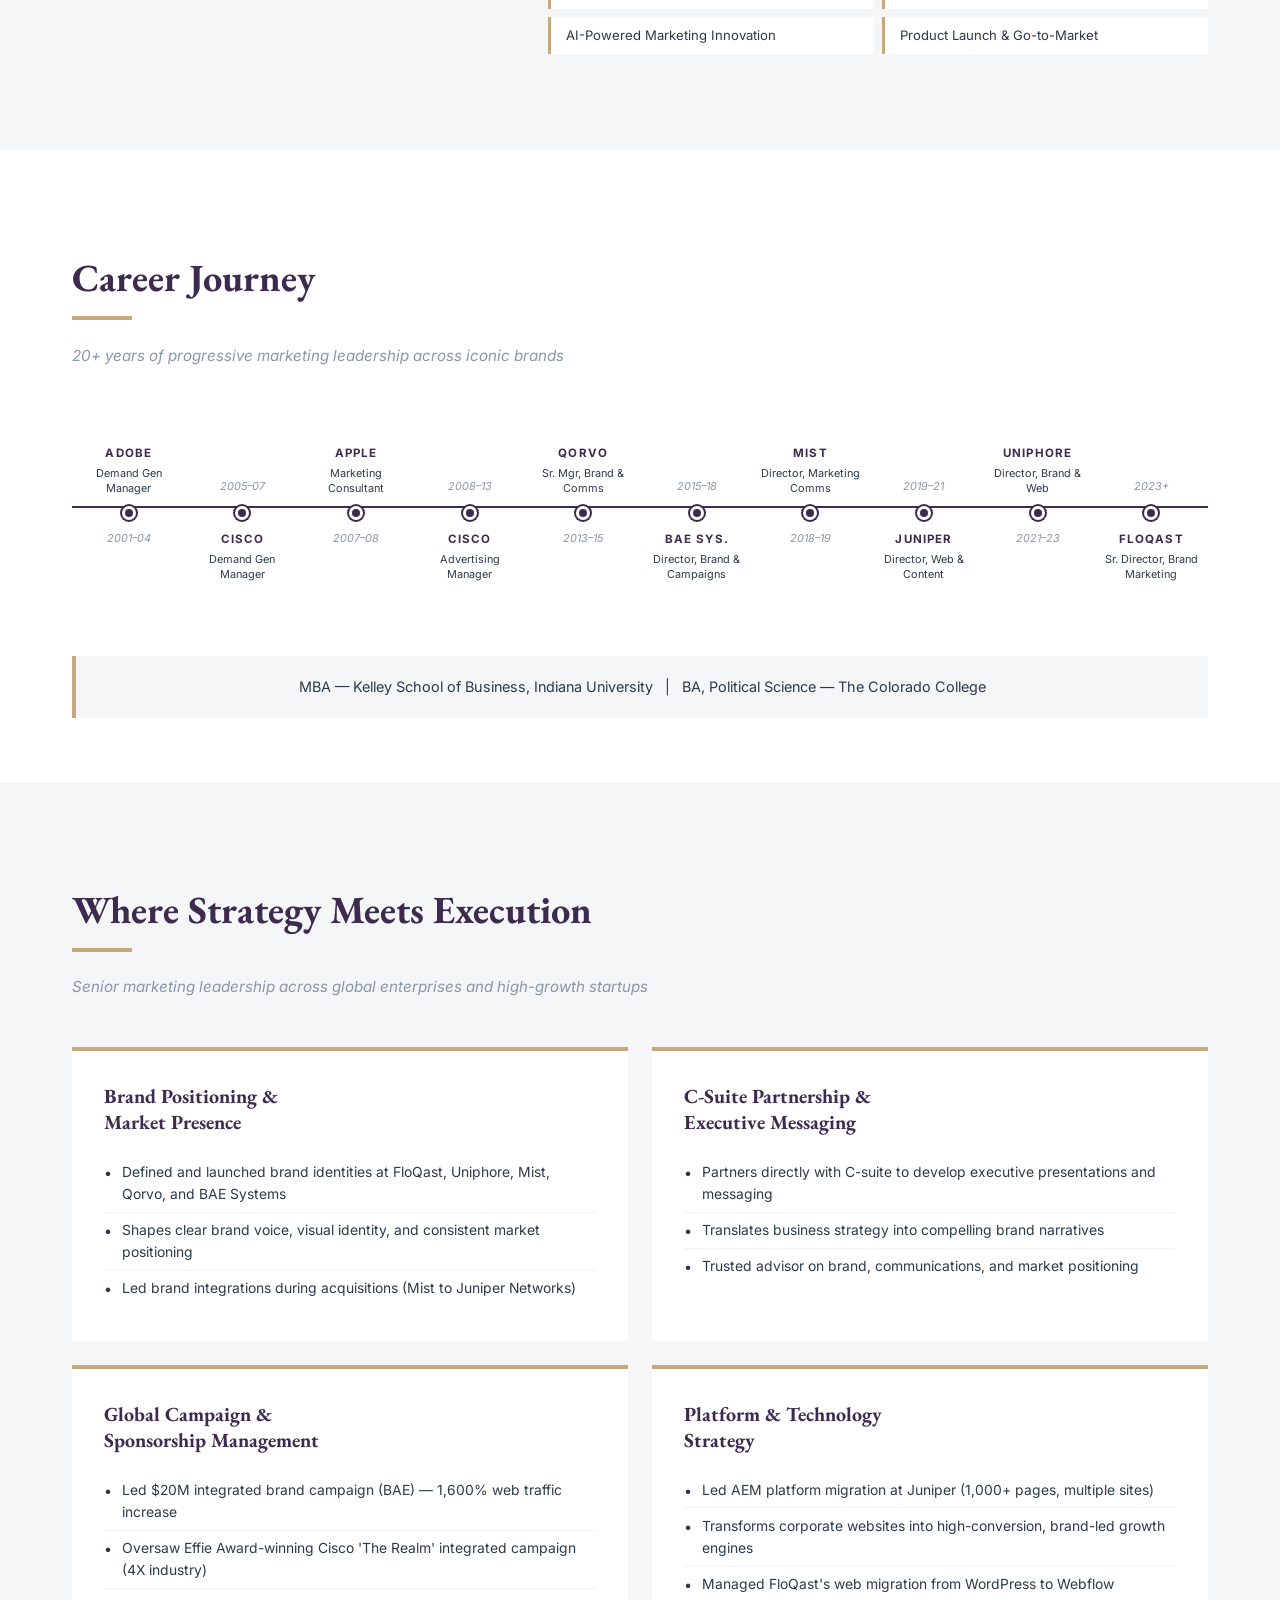
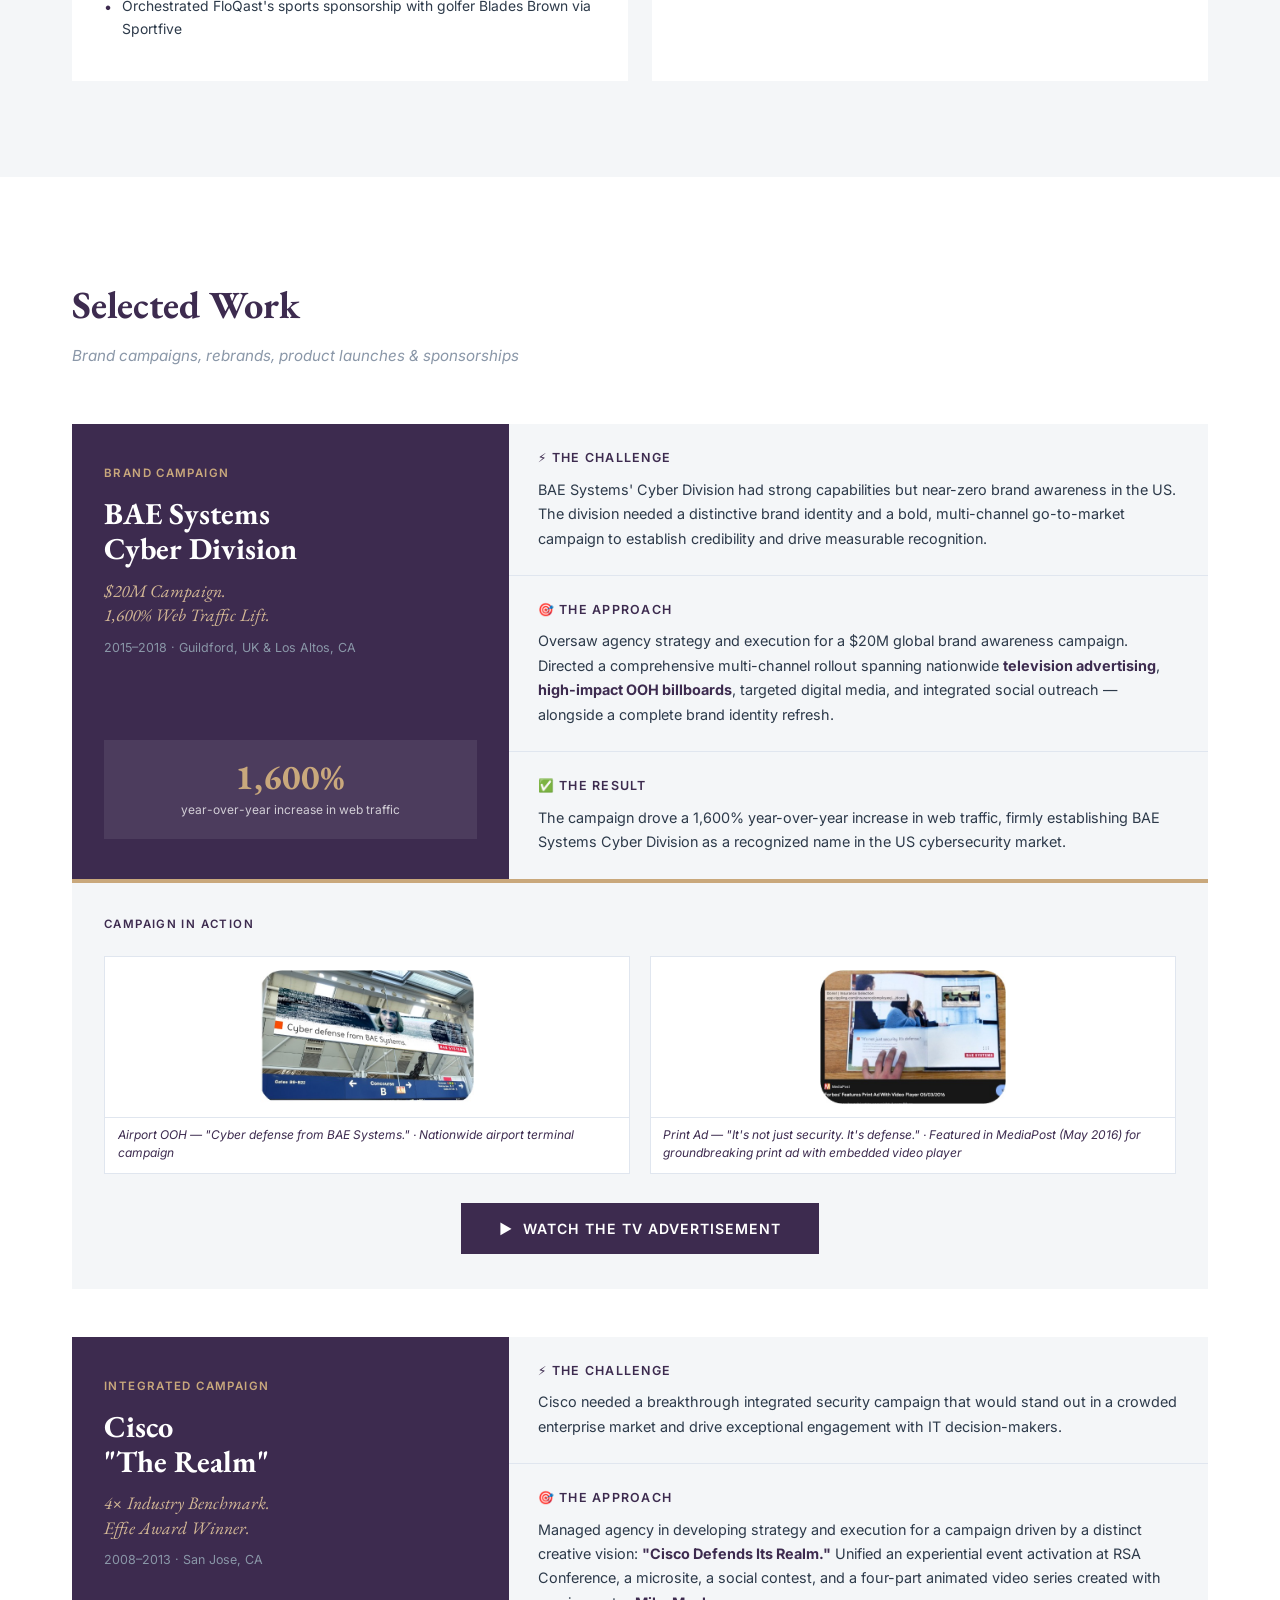
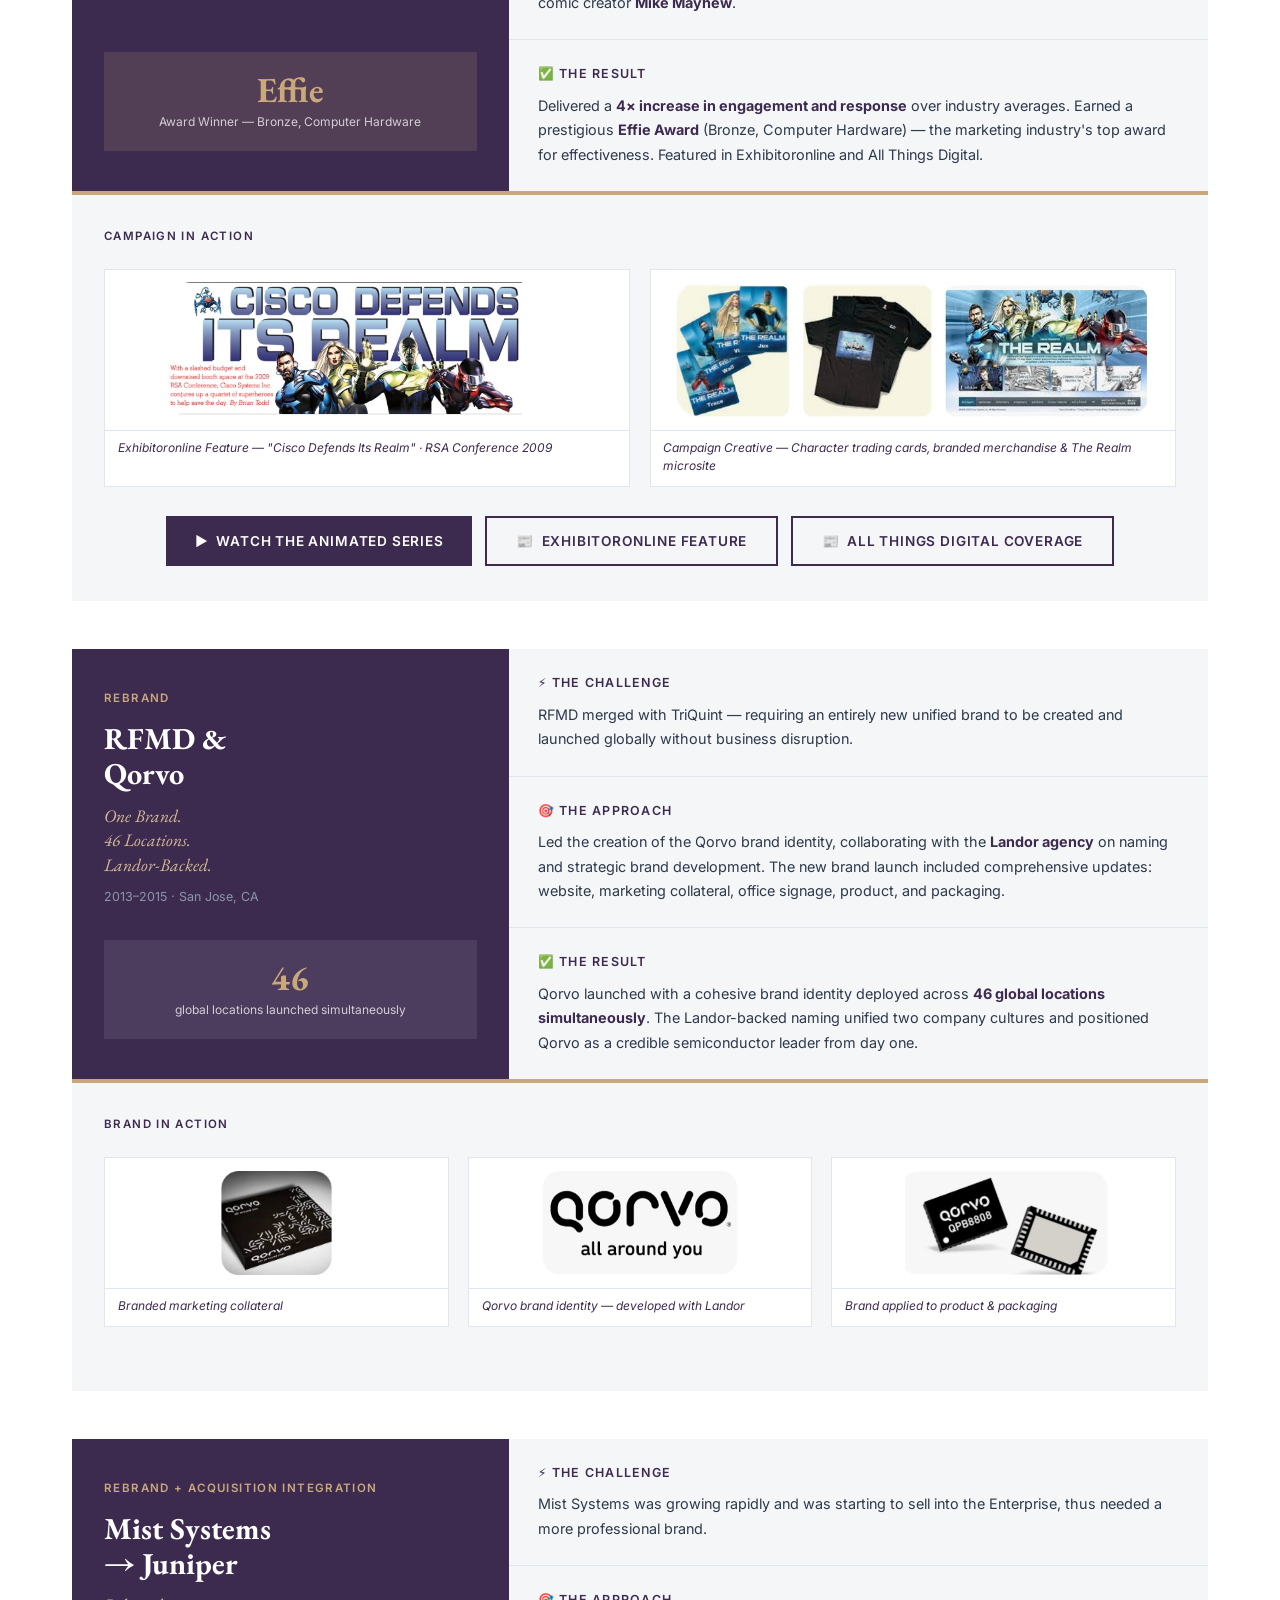
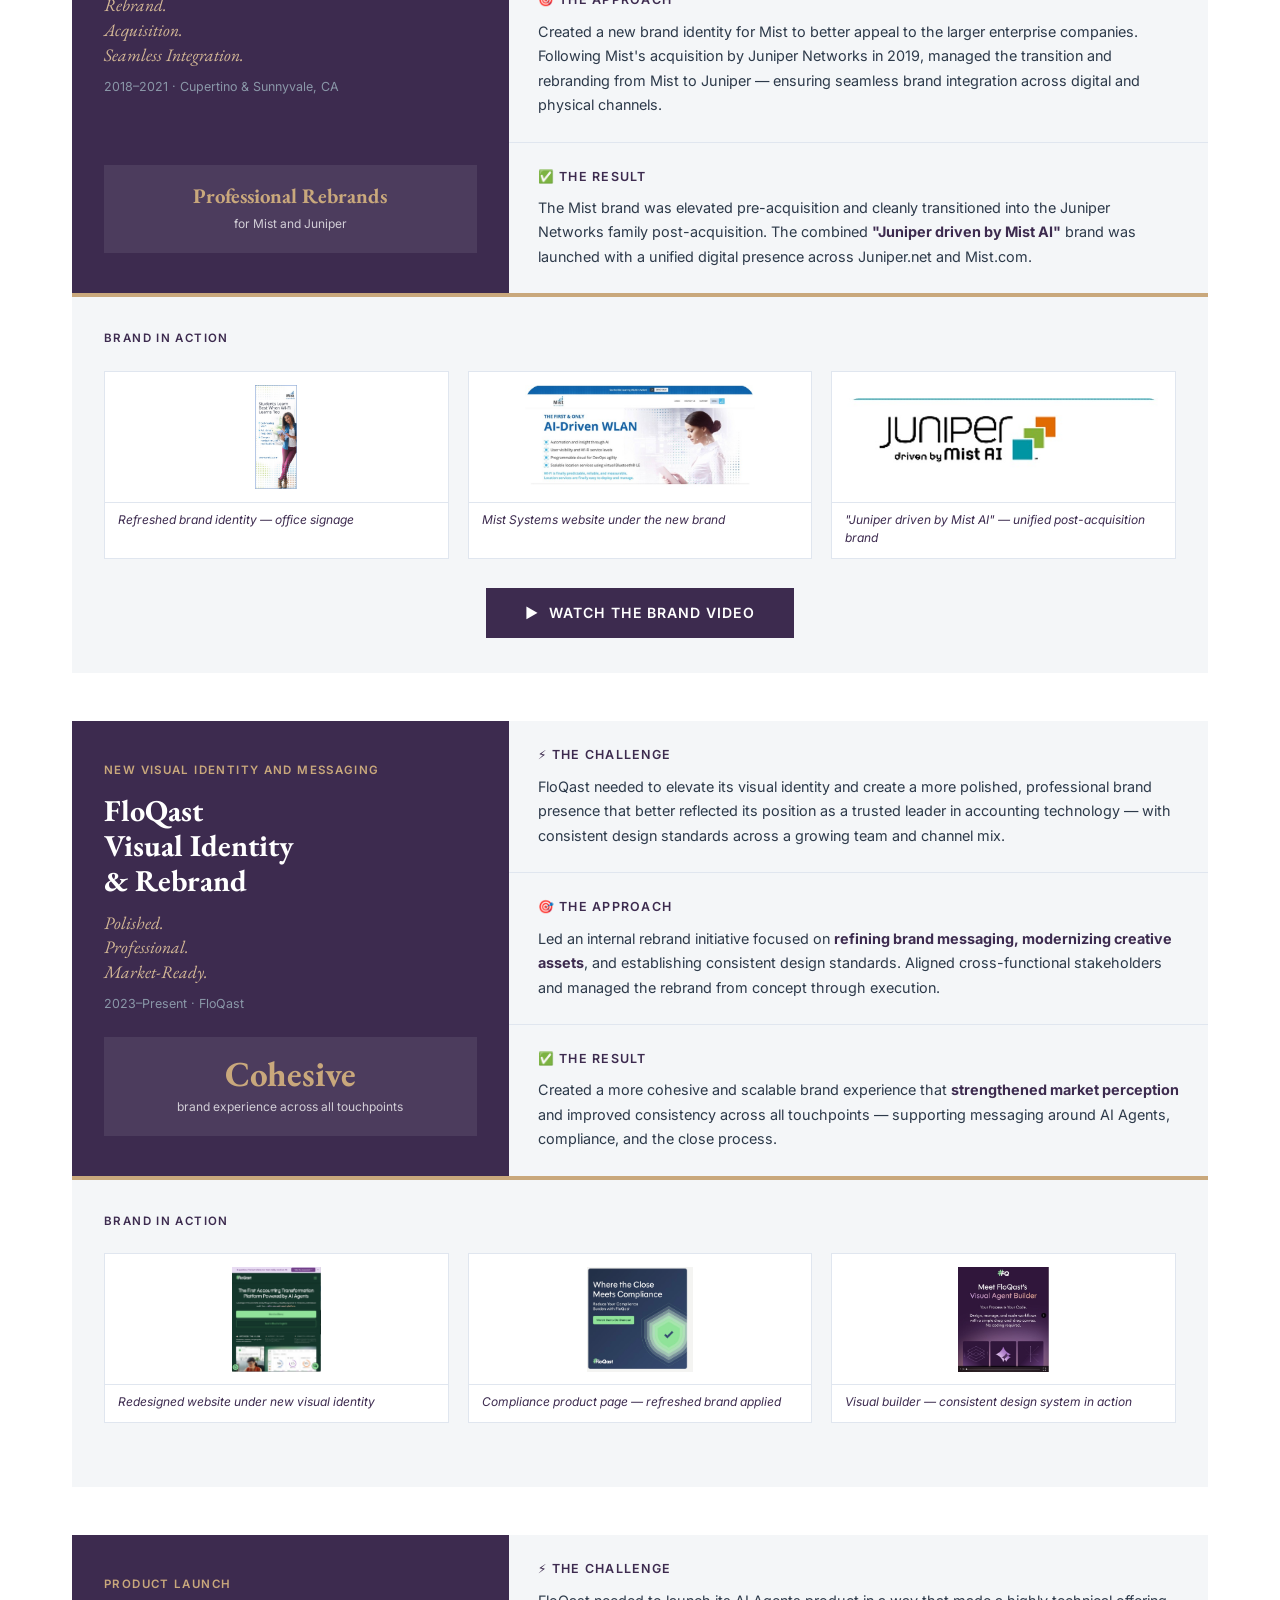
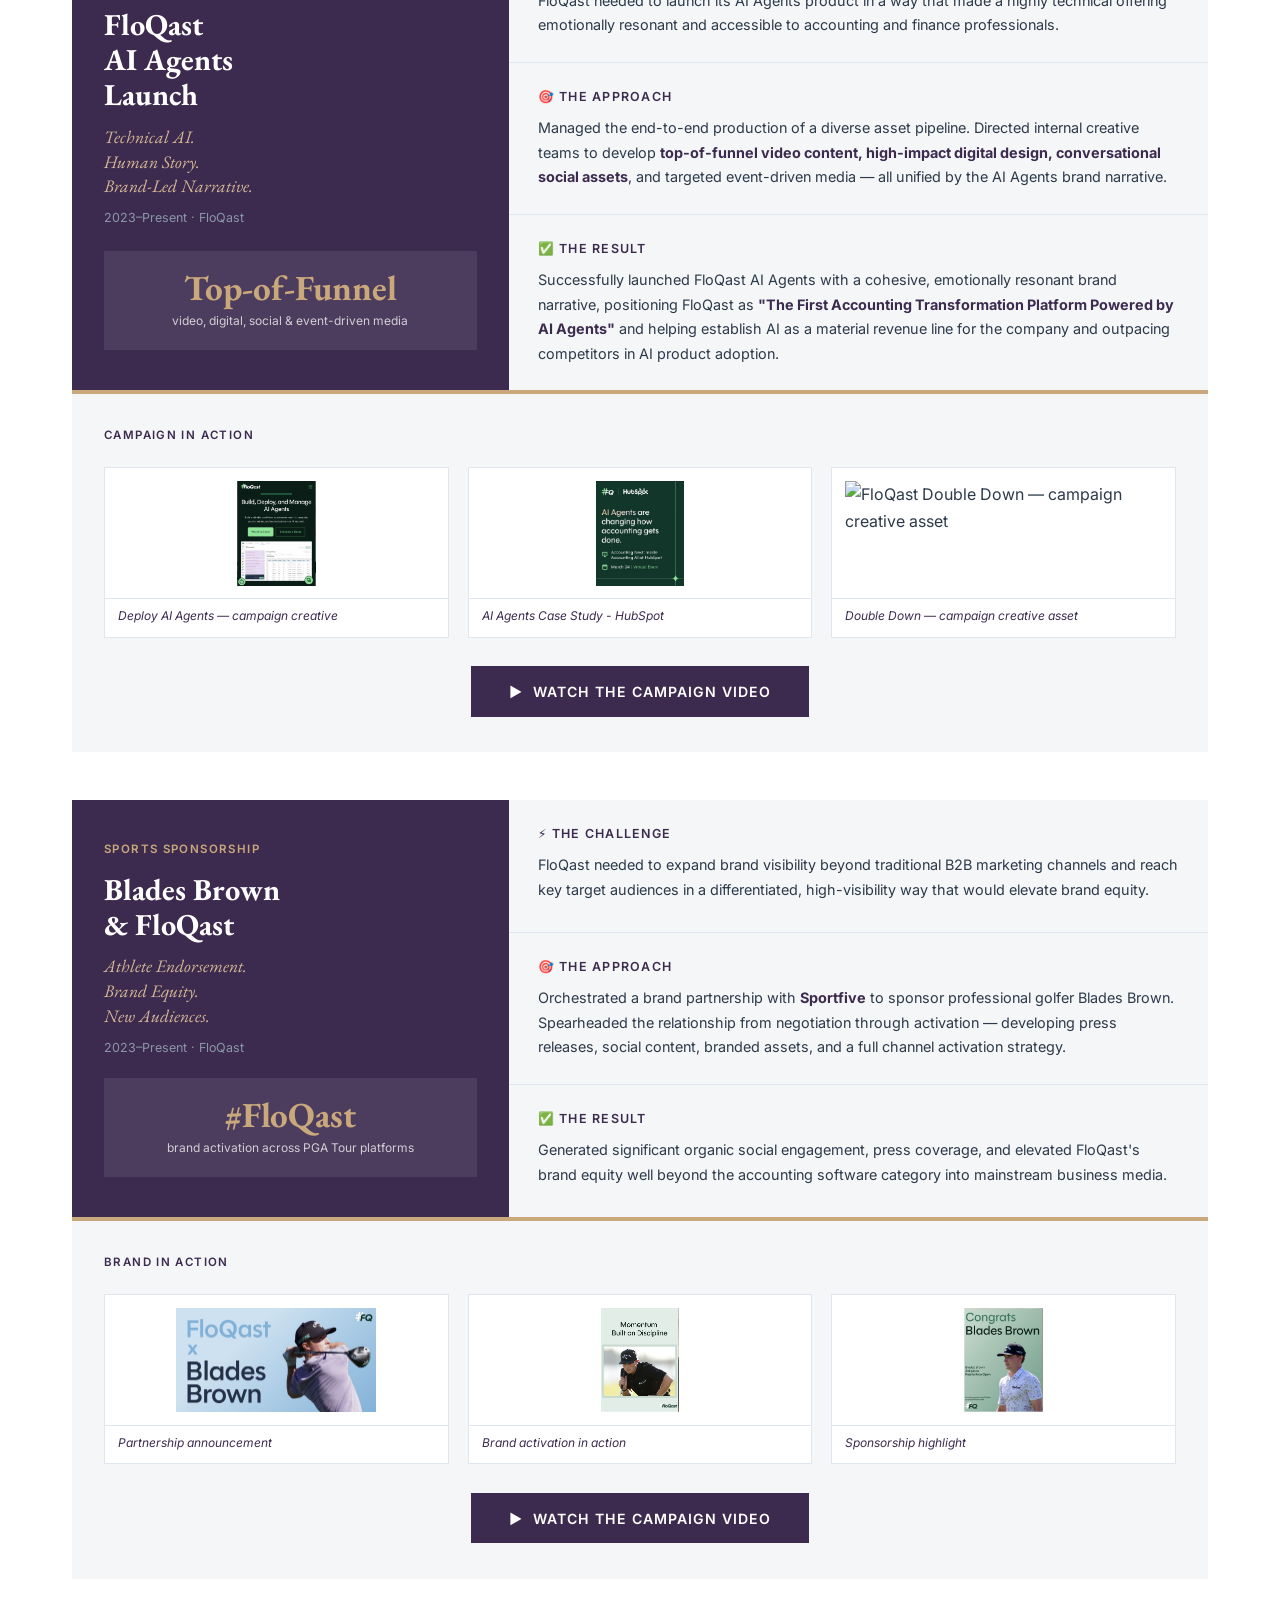
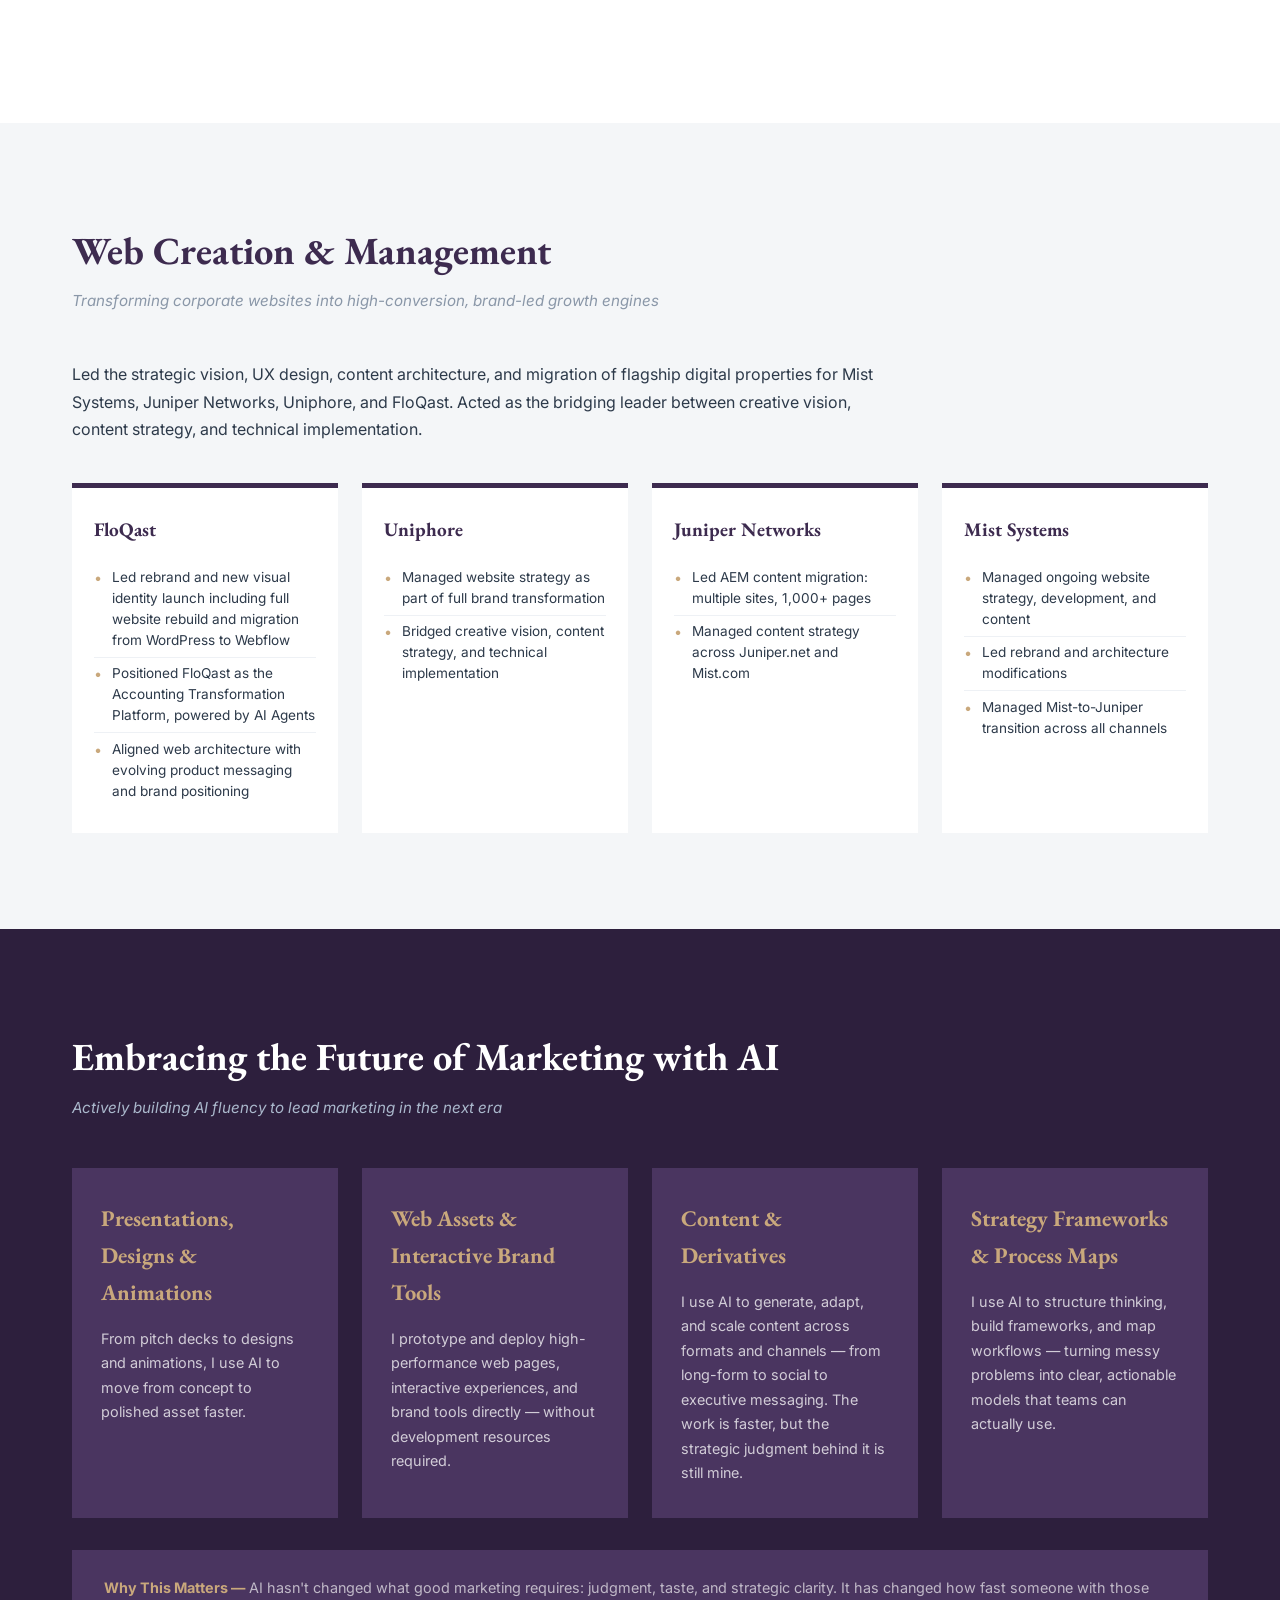
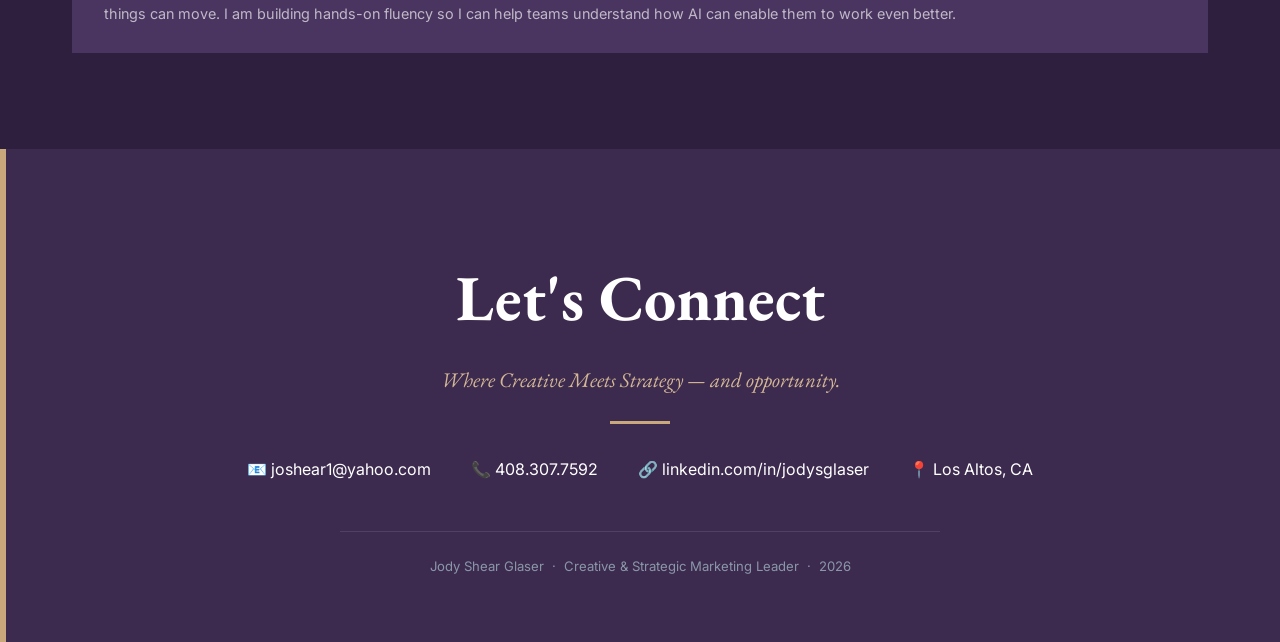
==== commit f40db4a8: "Remove first paragraph from About Me copy Co-Authored-By: Claude Sonnet 4.6 <noreply@anthropic.com>" ====
--- a/index.html
+++ b/index.html
@@ -69,7 +69,6 @@
       <h2>About Me</h2>
       <div class="gold-rule"></div>
       <p>Honestly, the part of this job I love most is the ideation — sitting in a room (or a Slack thread) and figuring out how a company should actually show up in the world. Not just what it says, but how it feels.</p>
-      <p>Throughout my career in marketing, the consistent theme has been helping companies find their story and show up in creative, differentiated ways. That means shaping the strategy and the message first, then bringing it to life, whether through a high-impact advertising campaign, a small-scale social post, or a sponsorship with an actor or athlete. My goal is to get the narrative right, develop the ideas, and manage the execution.</p>
       <p>And just as much, I love managing teams. I enjoy getting a team fired up about the work so that they are doing their best, most creative thinking.</p>
       <p>I've done this at Fortune 50 companies and small startups, across cybersecurity, fintech, semiconductors, and SaaS. The industries change, but the fun, creative part stays the same.</p>
 
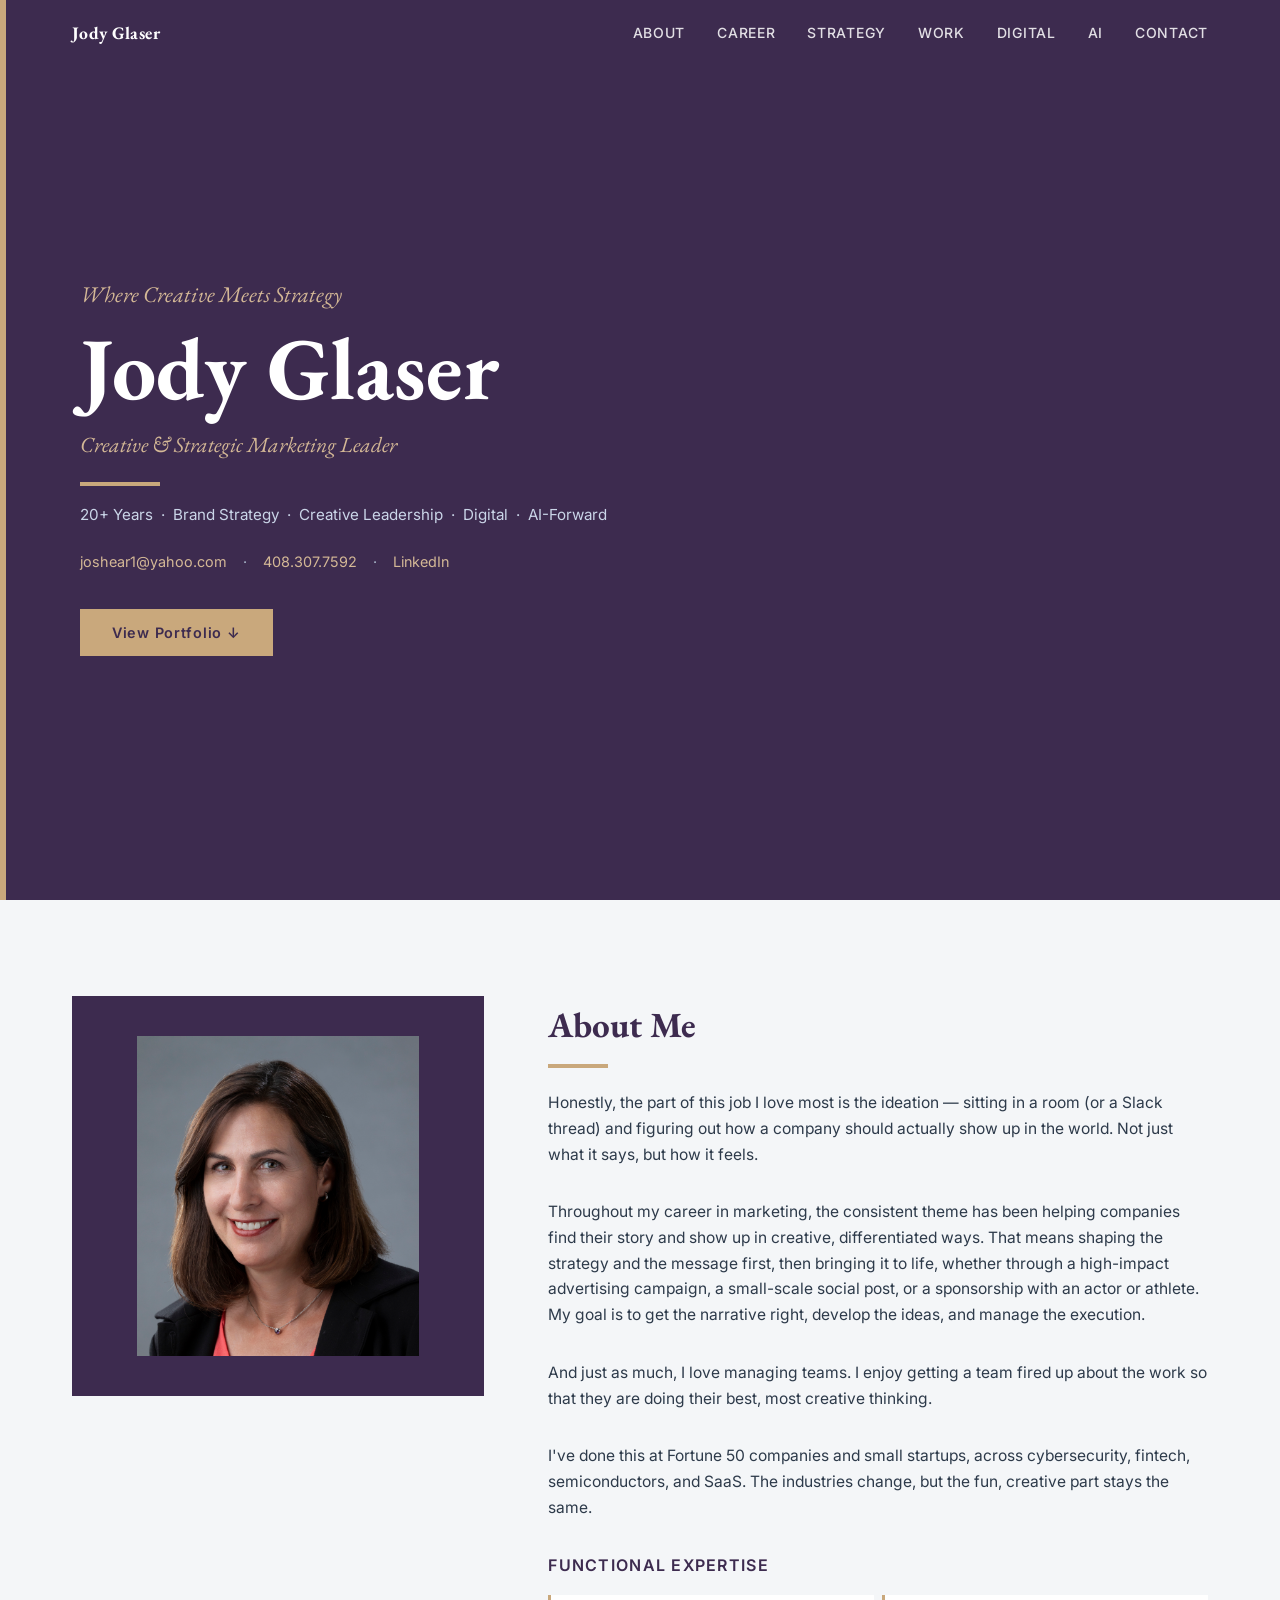
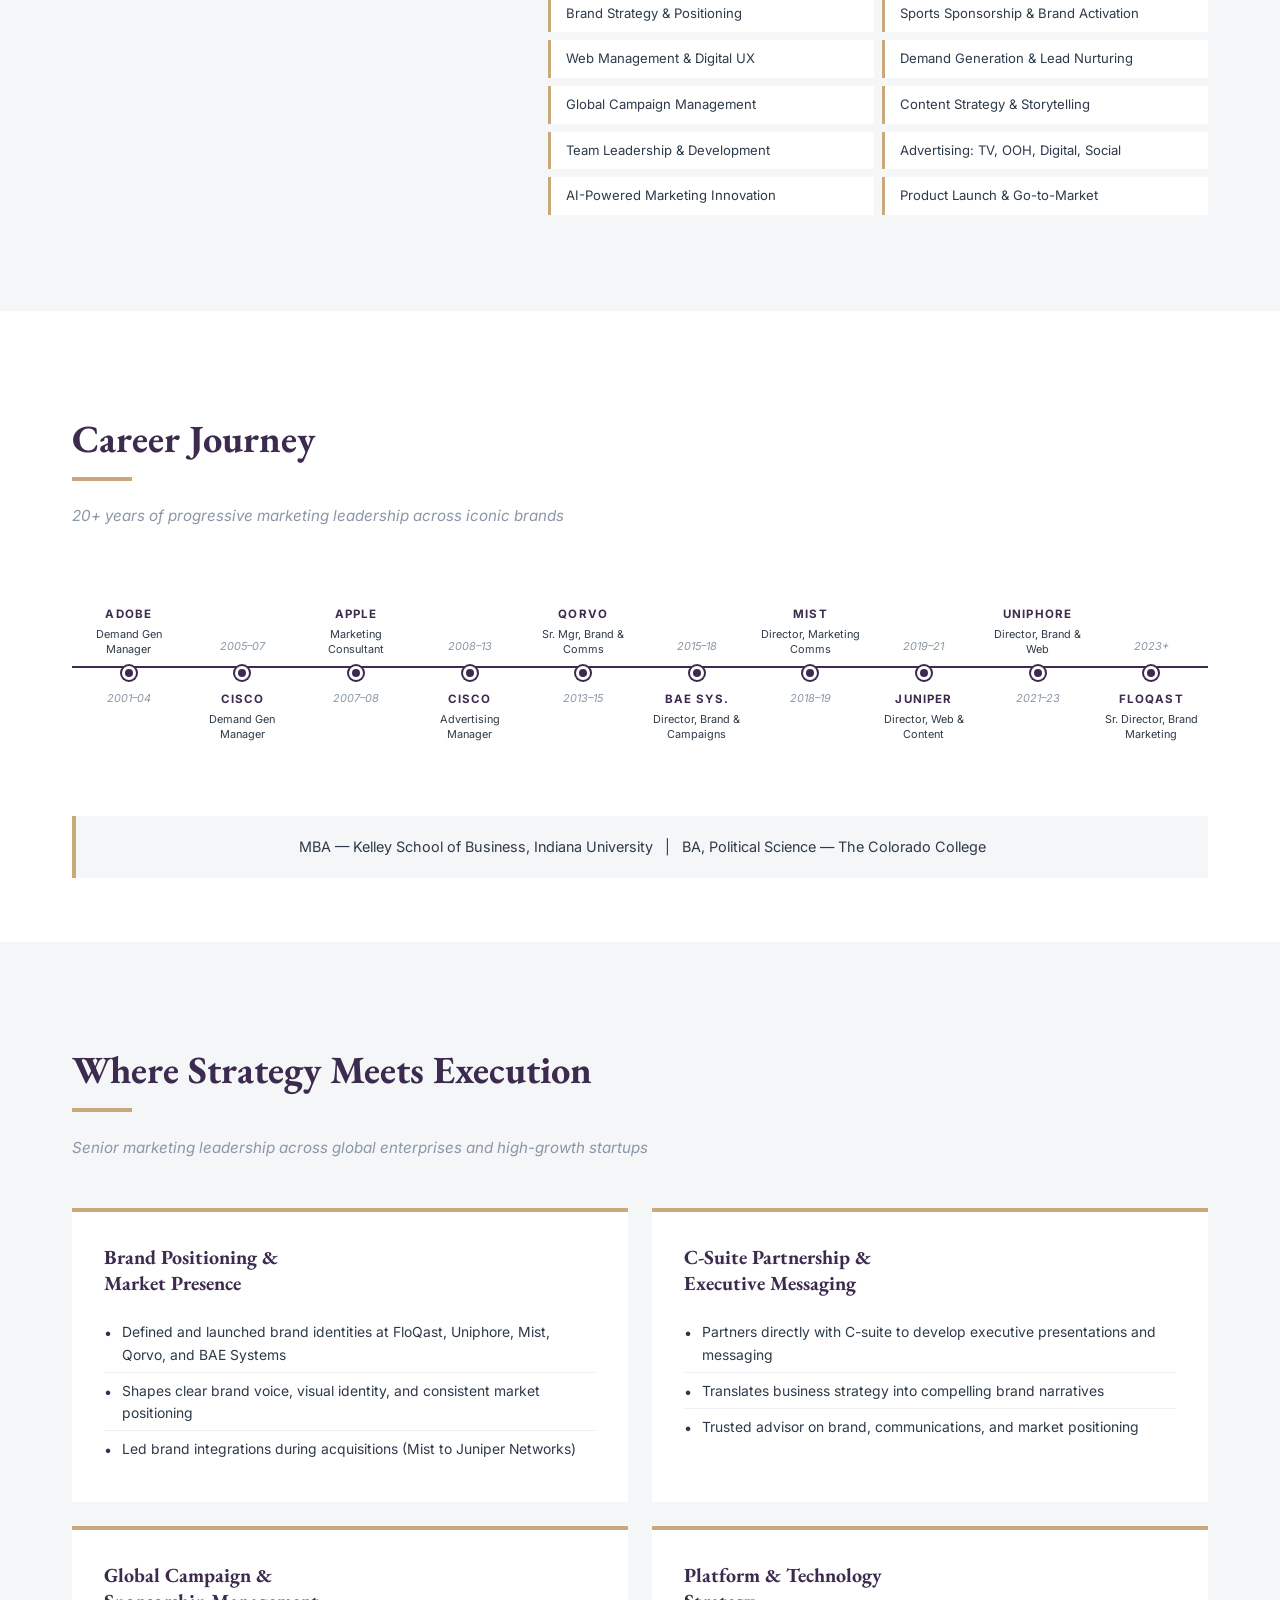
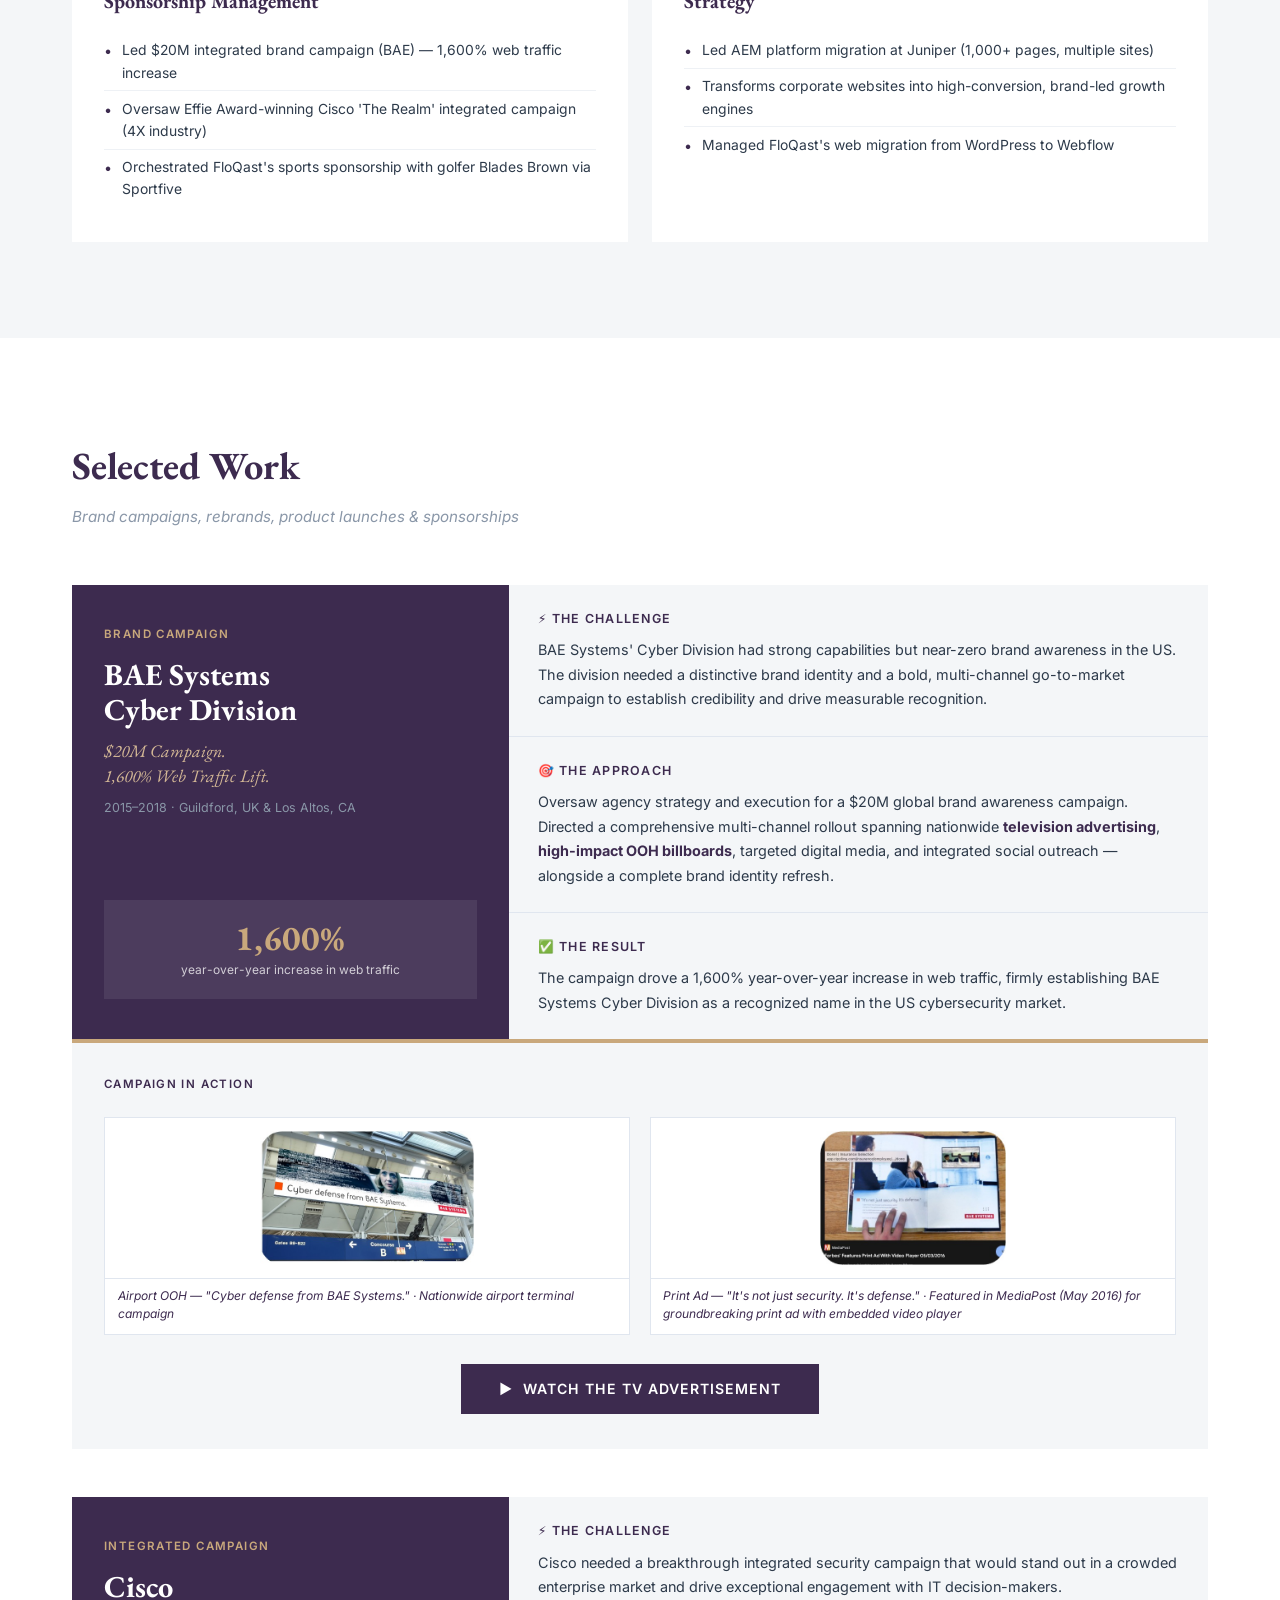
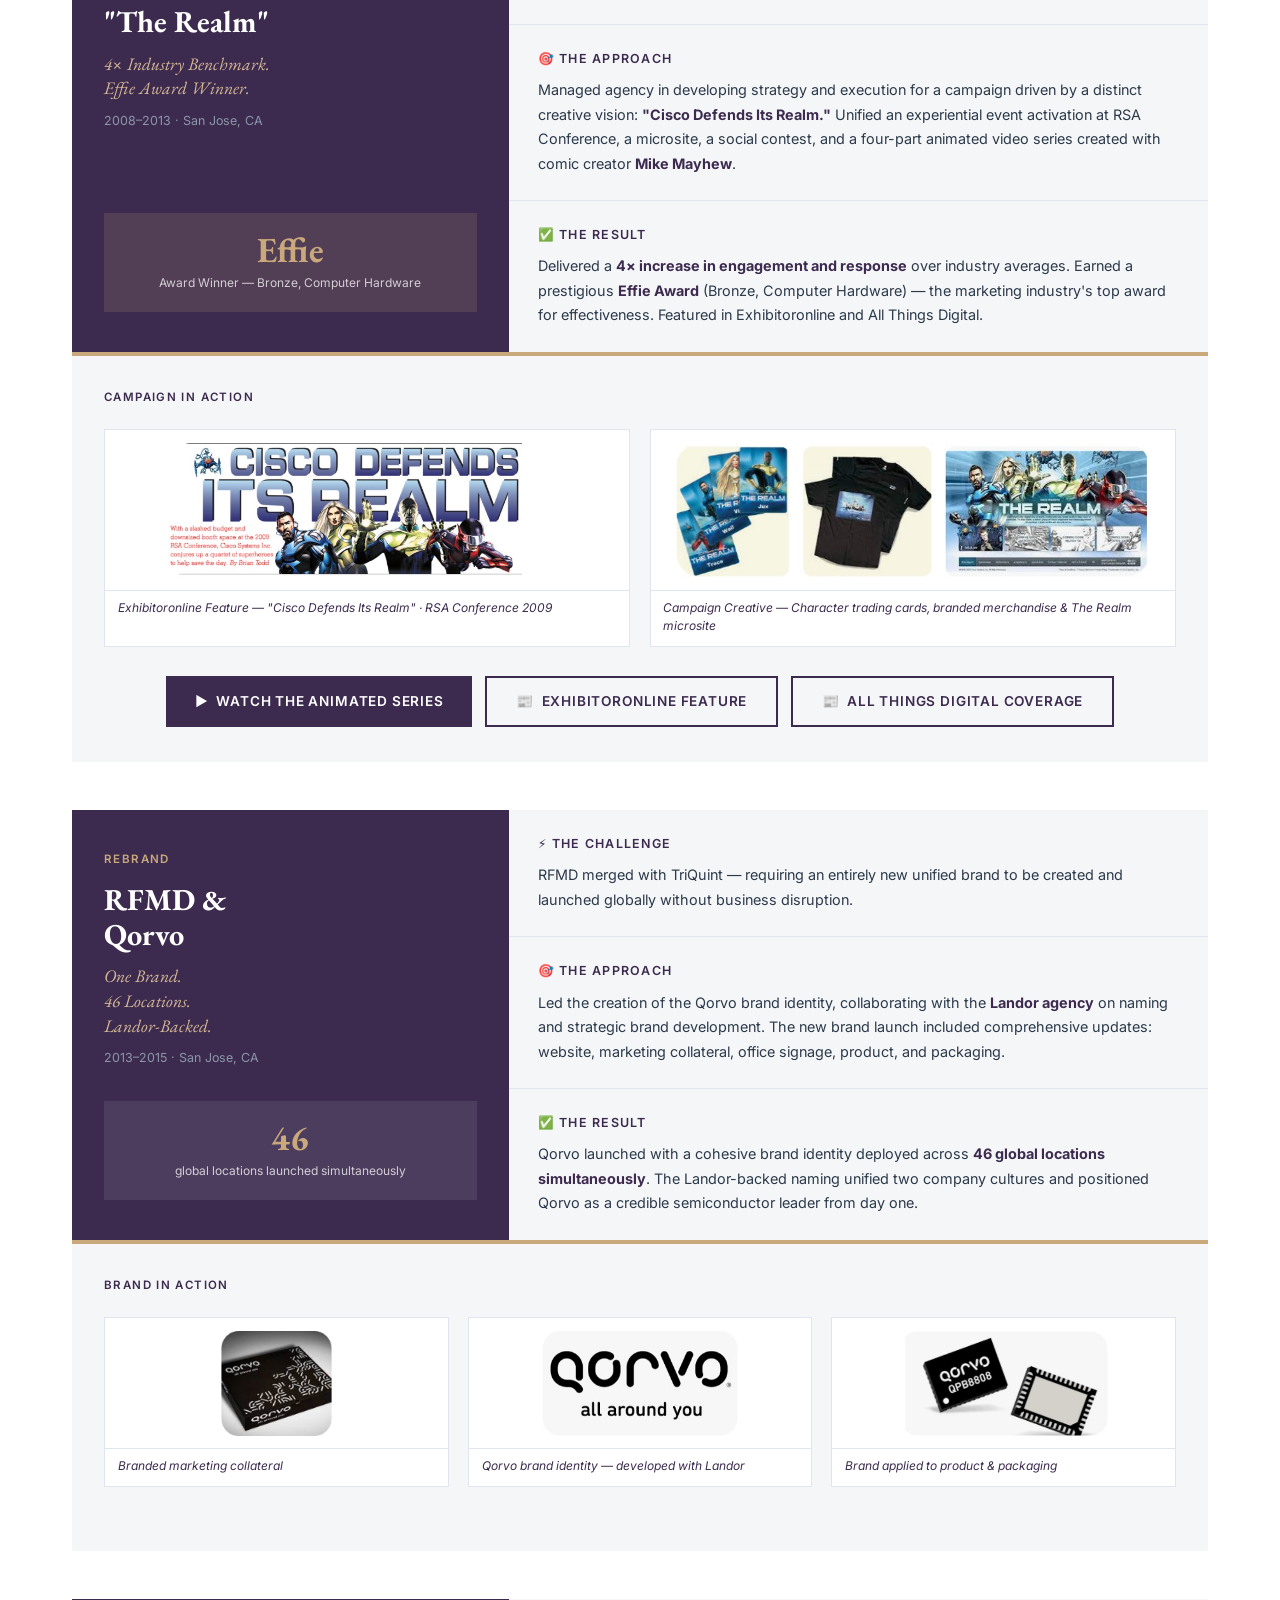
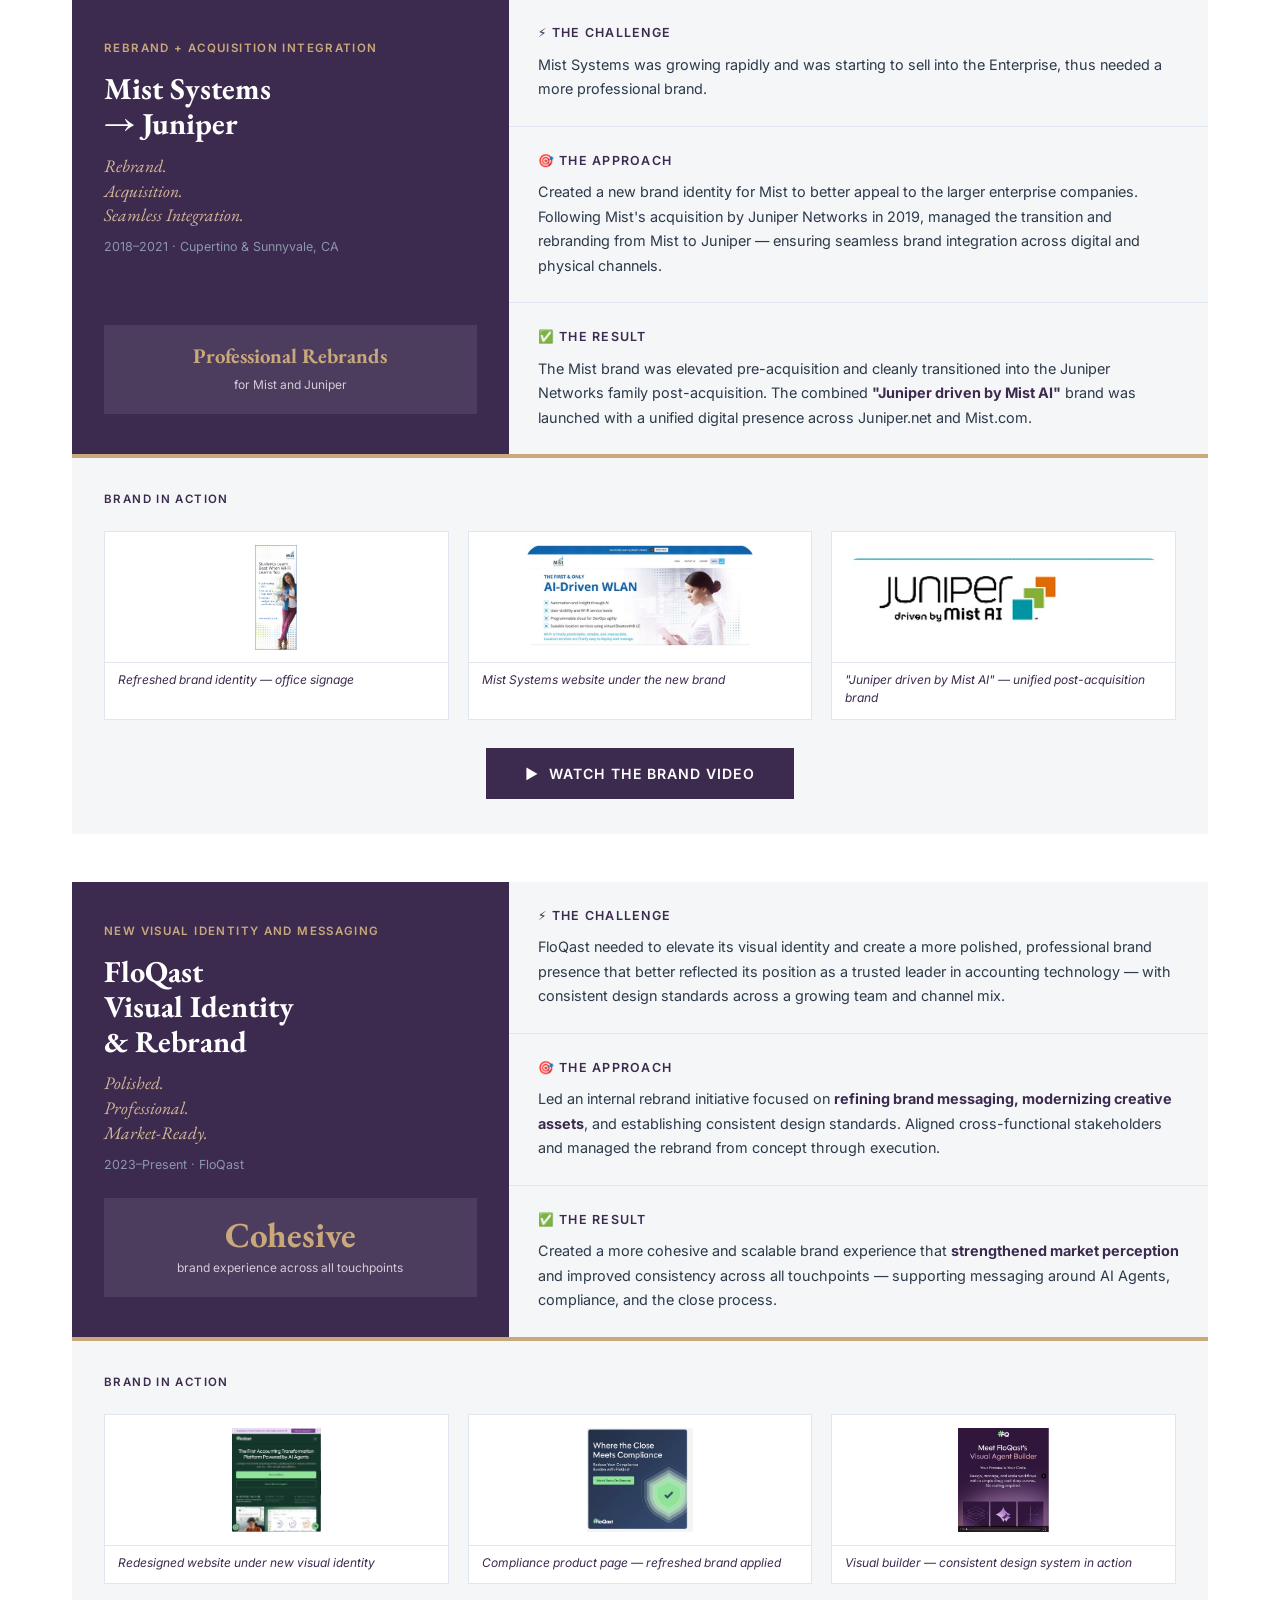
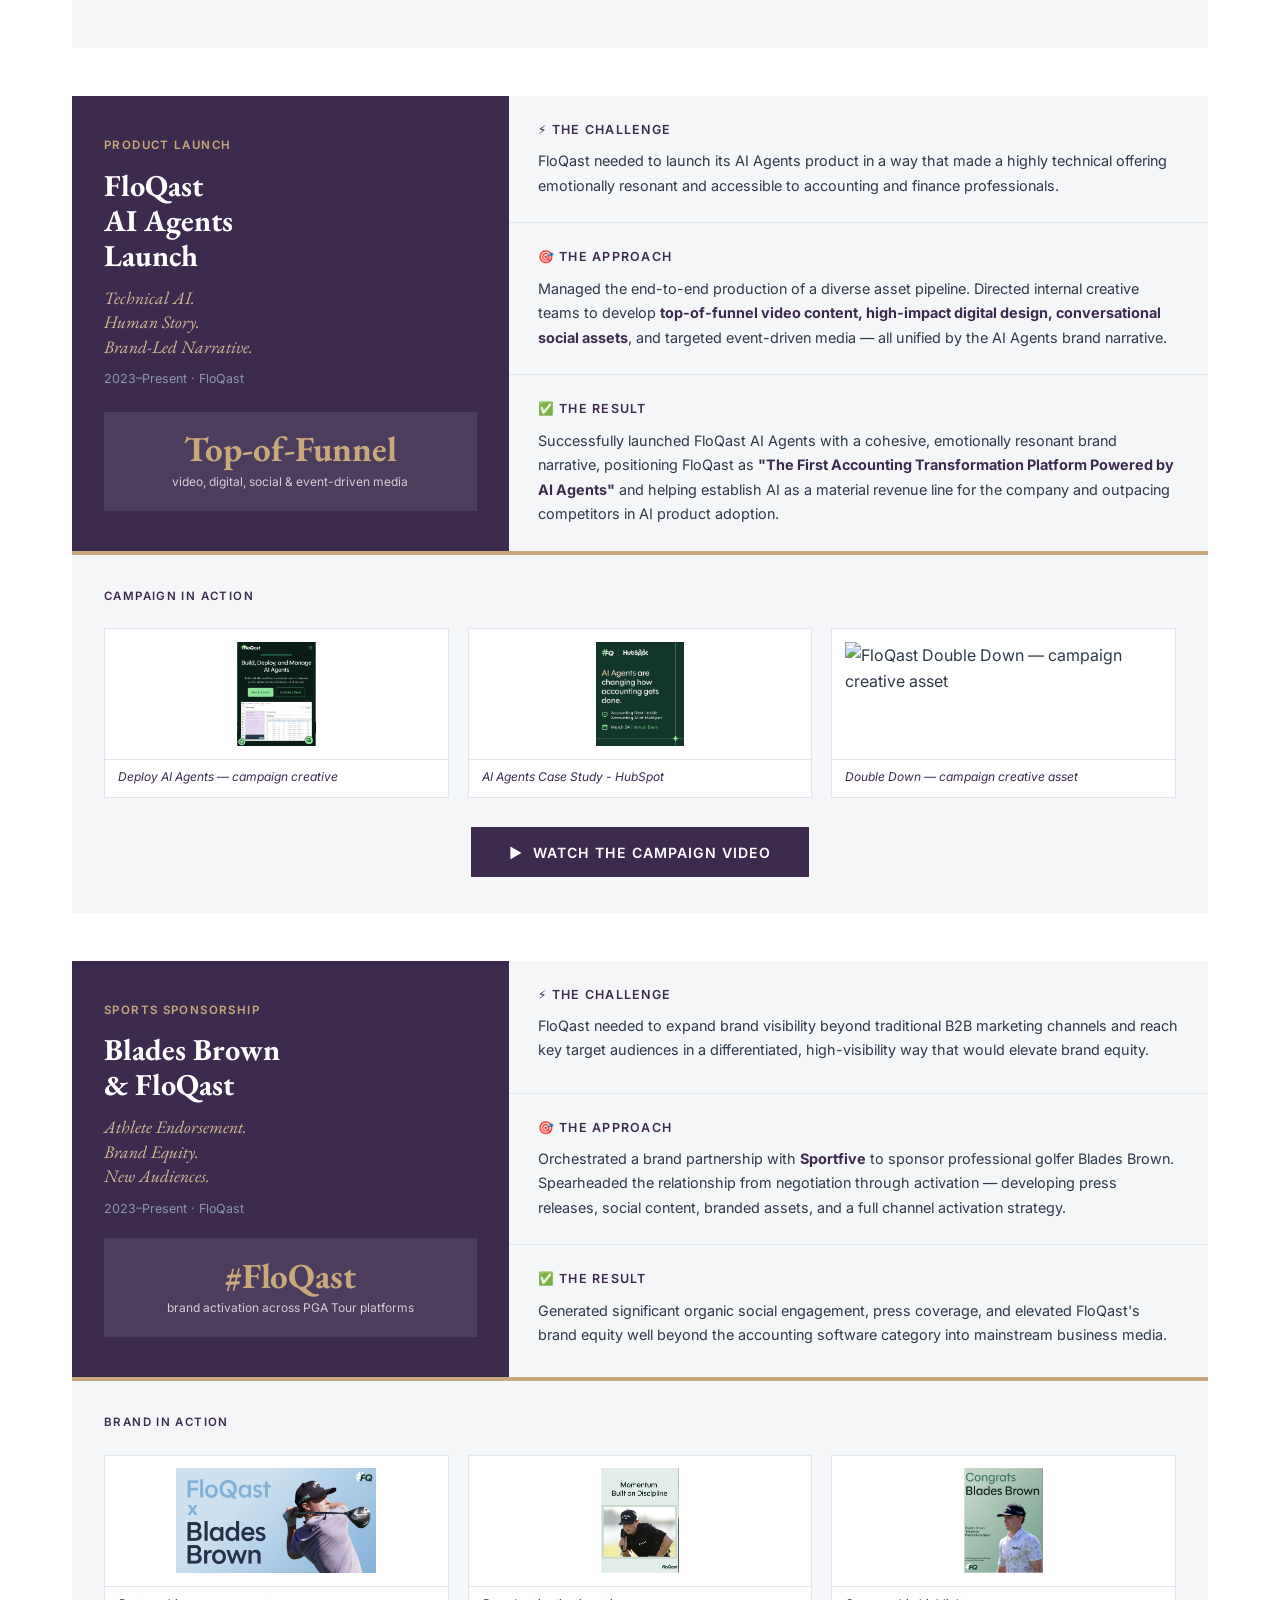
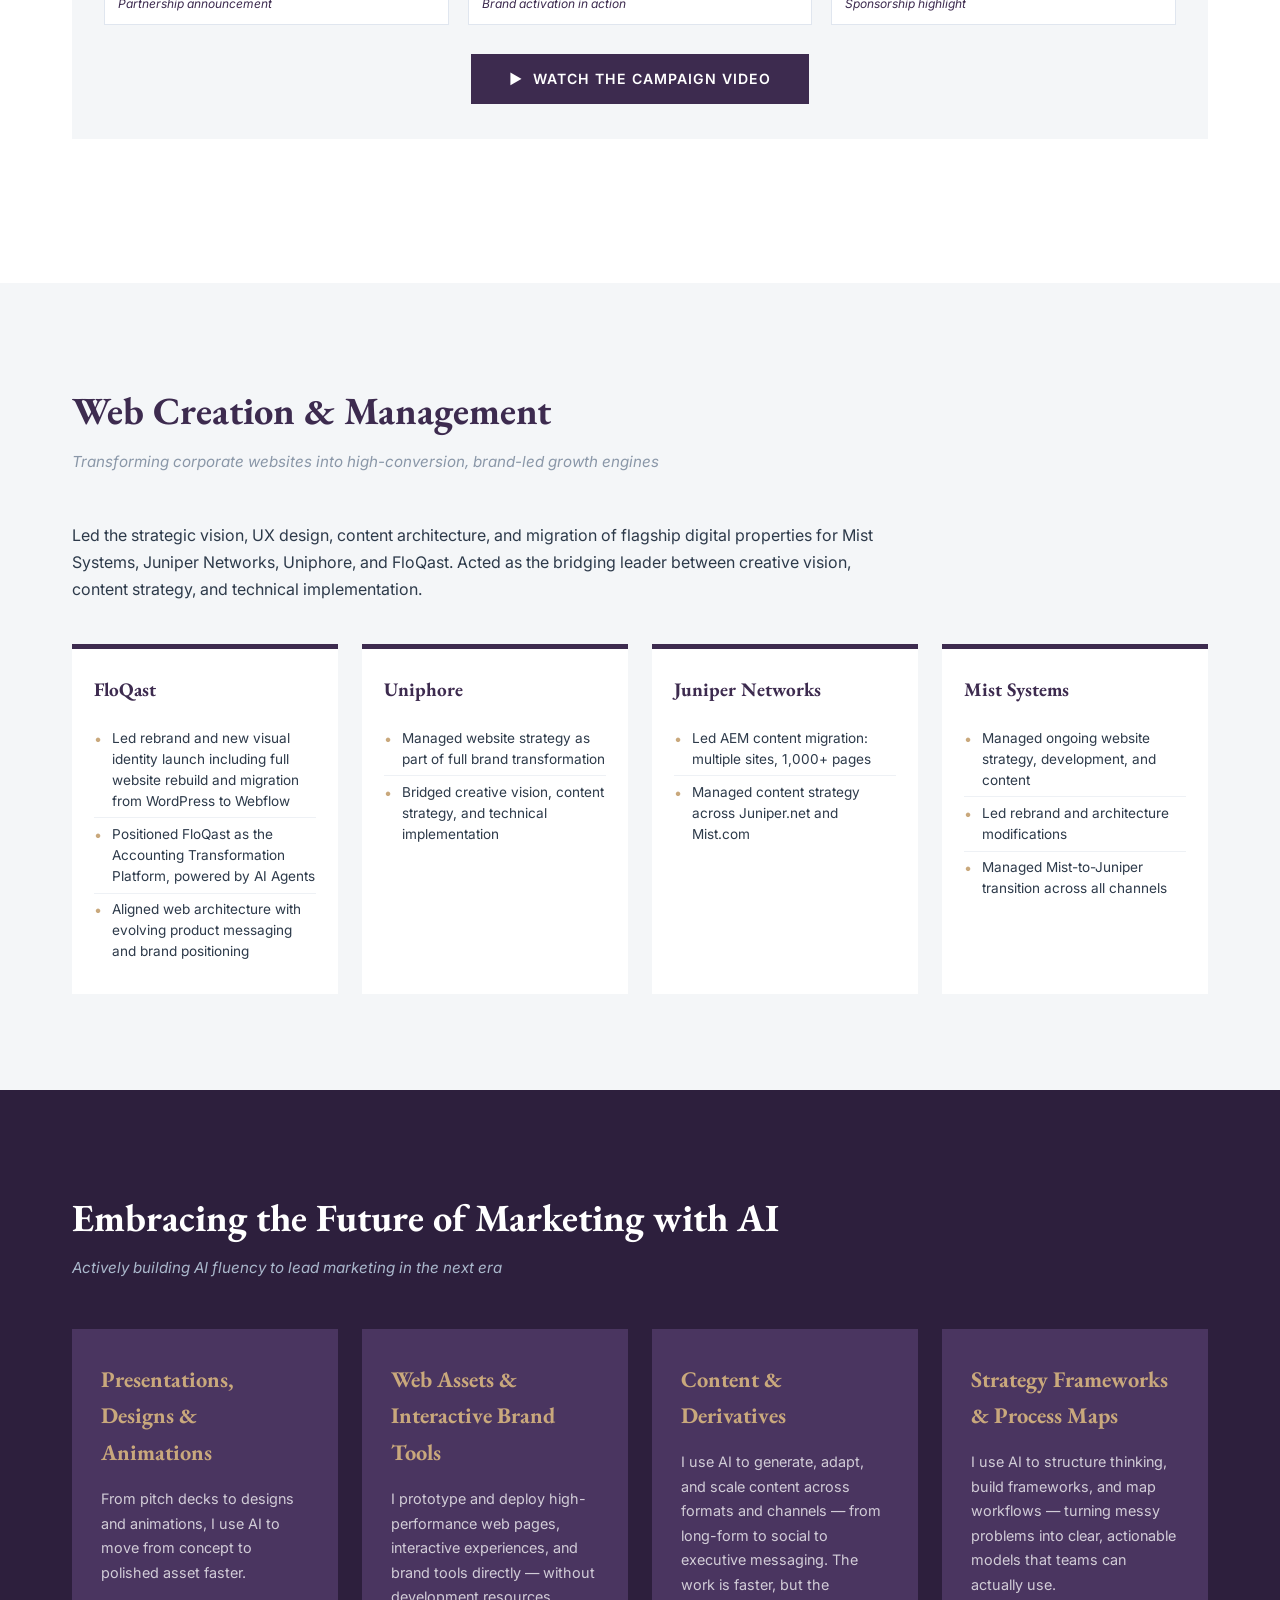
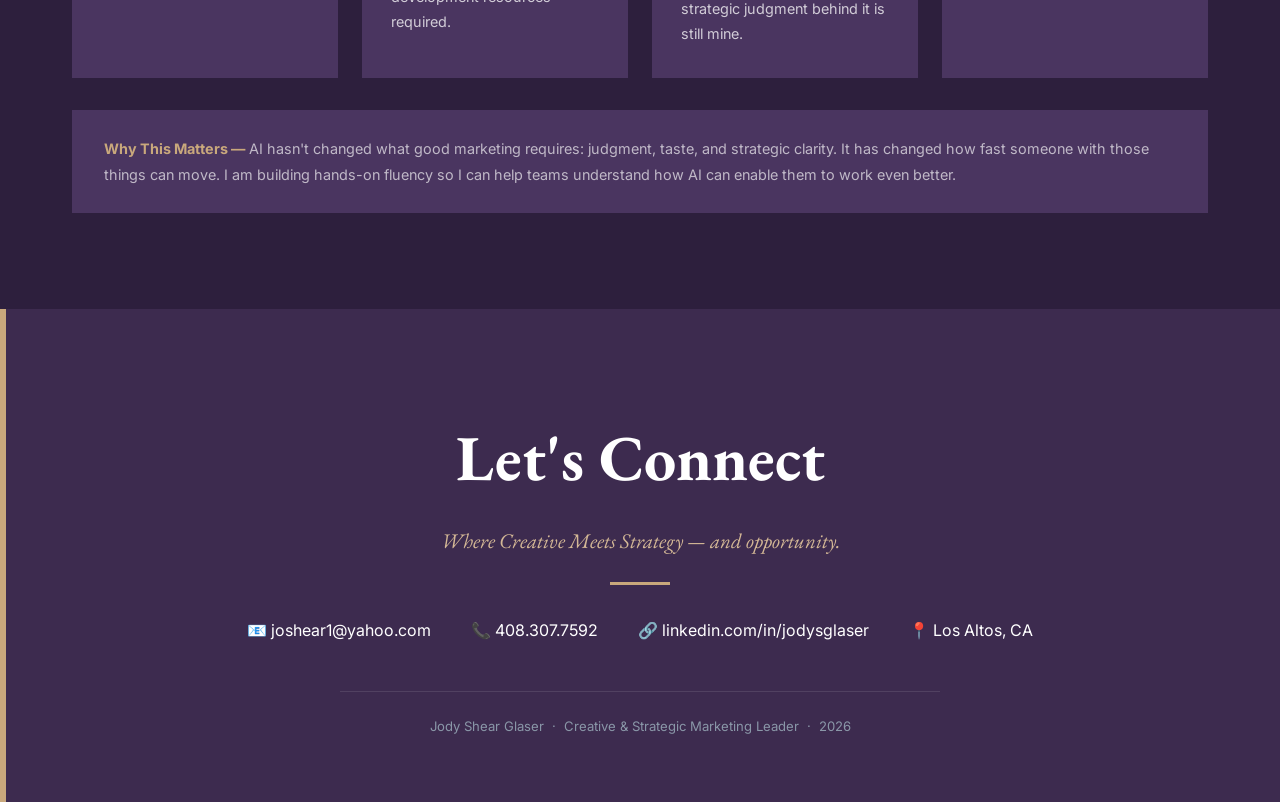
==== commit 736d56ef: "Restore first paragraph in About Me section Co-Authored-By: Claude Sonnet 4.6 <noreply@anthropic.com" ====
--- a/index.html
+++ b/index.html
@@ -69,6 +69,7 @@
       <h2>About Me</h2>
       <div class="gold-rule"></div>
       <p>Honestly, the part of this job I love most is the ideation — sitting in a room (or a Slack thread) and figuring out how a company should actually show up in the world. Not just what it says, but how it feels.</p>
+      <p>Throughout my career in marketing, the consistent theme has been helping companies find their story and show up in creative, differentiated ways. That means shaping the strategy and the message first, then bringing it to life, whether through a high-impact advertising campaign, a small-scale social post, or a sponsorship with an actor or athlete. My goal is to get the narrative right, develop the ideas, and manage the execution.</p>
       <p>And just as much, I love managing teams. I enjoy getting a team fired up about the work so that they are doing their best, most creative thinking.</p>
       <p>I've done this at Fortune 50 companies and small startups, across cybersecurity, fintech, semiconductors, and SaaS. The industries change, but the fun, creative part stays the same.</p>
 
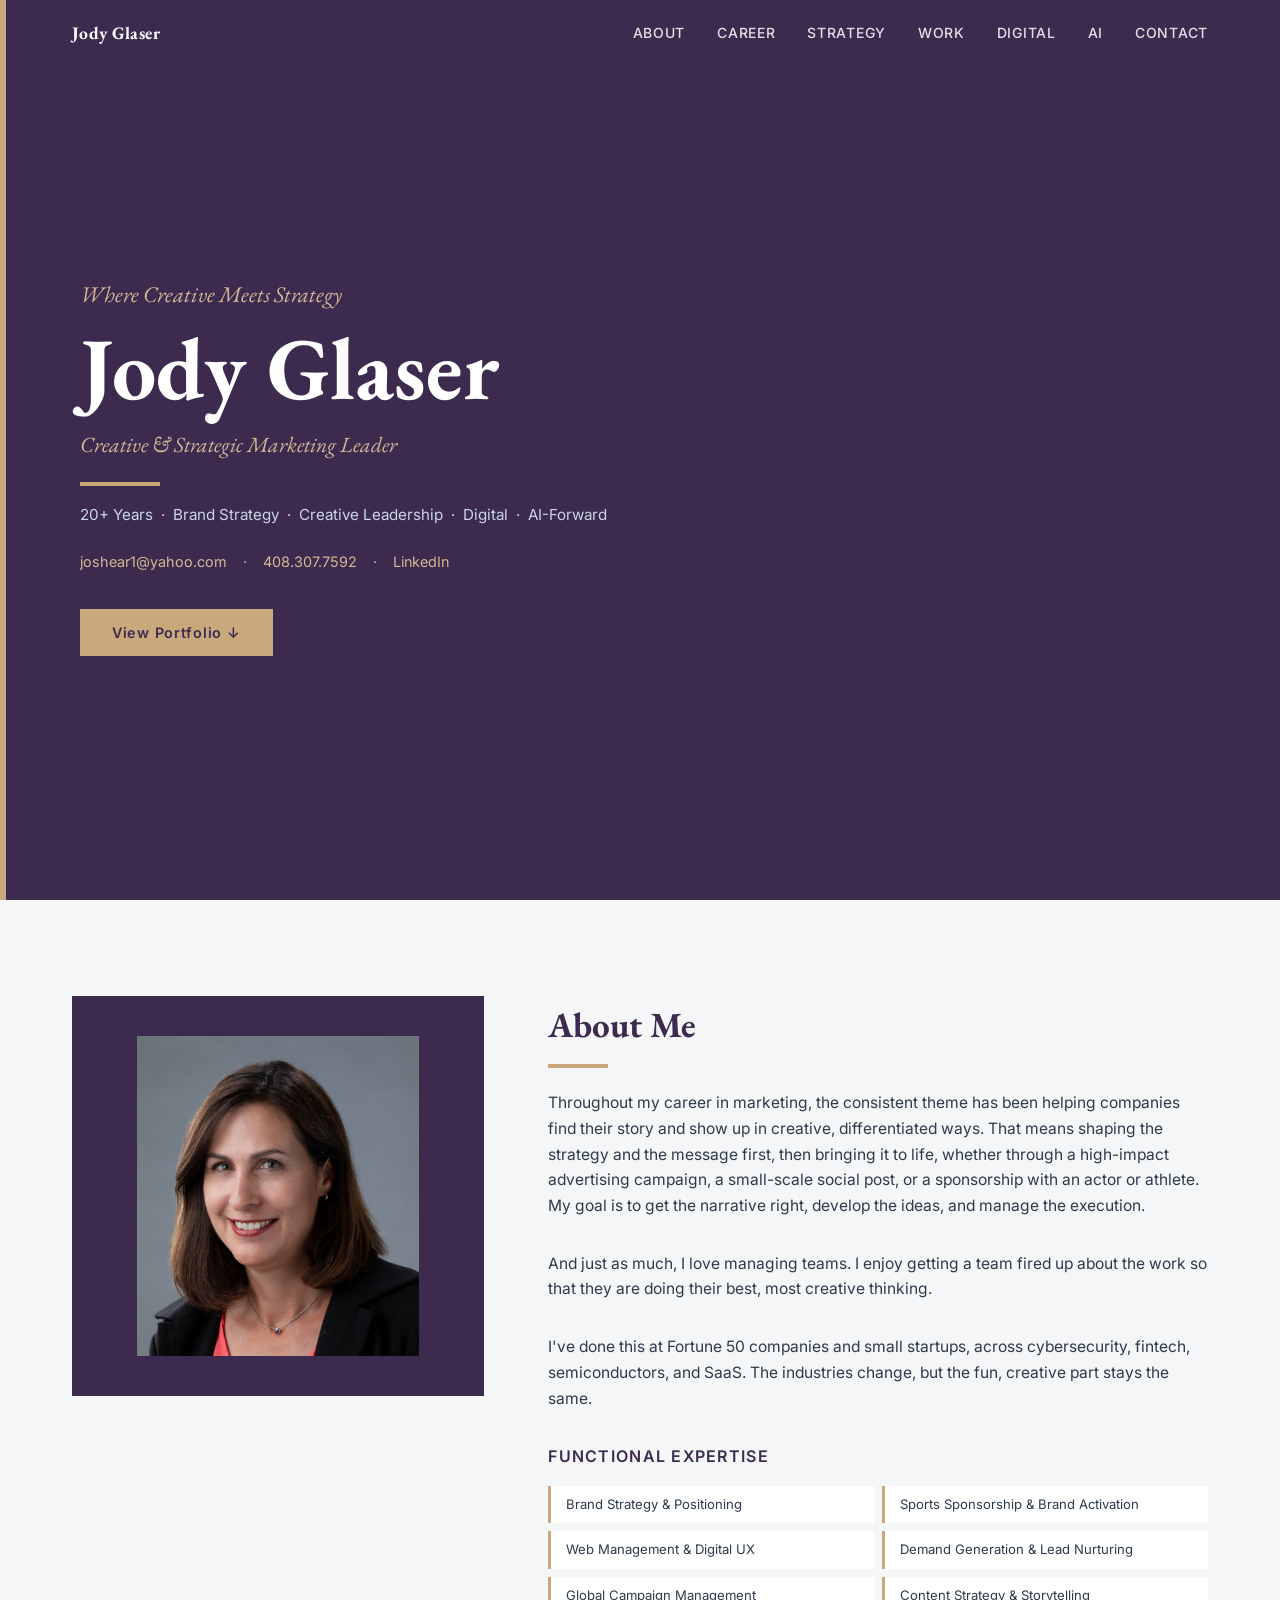
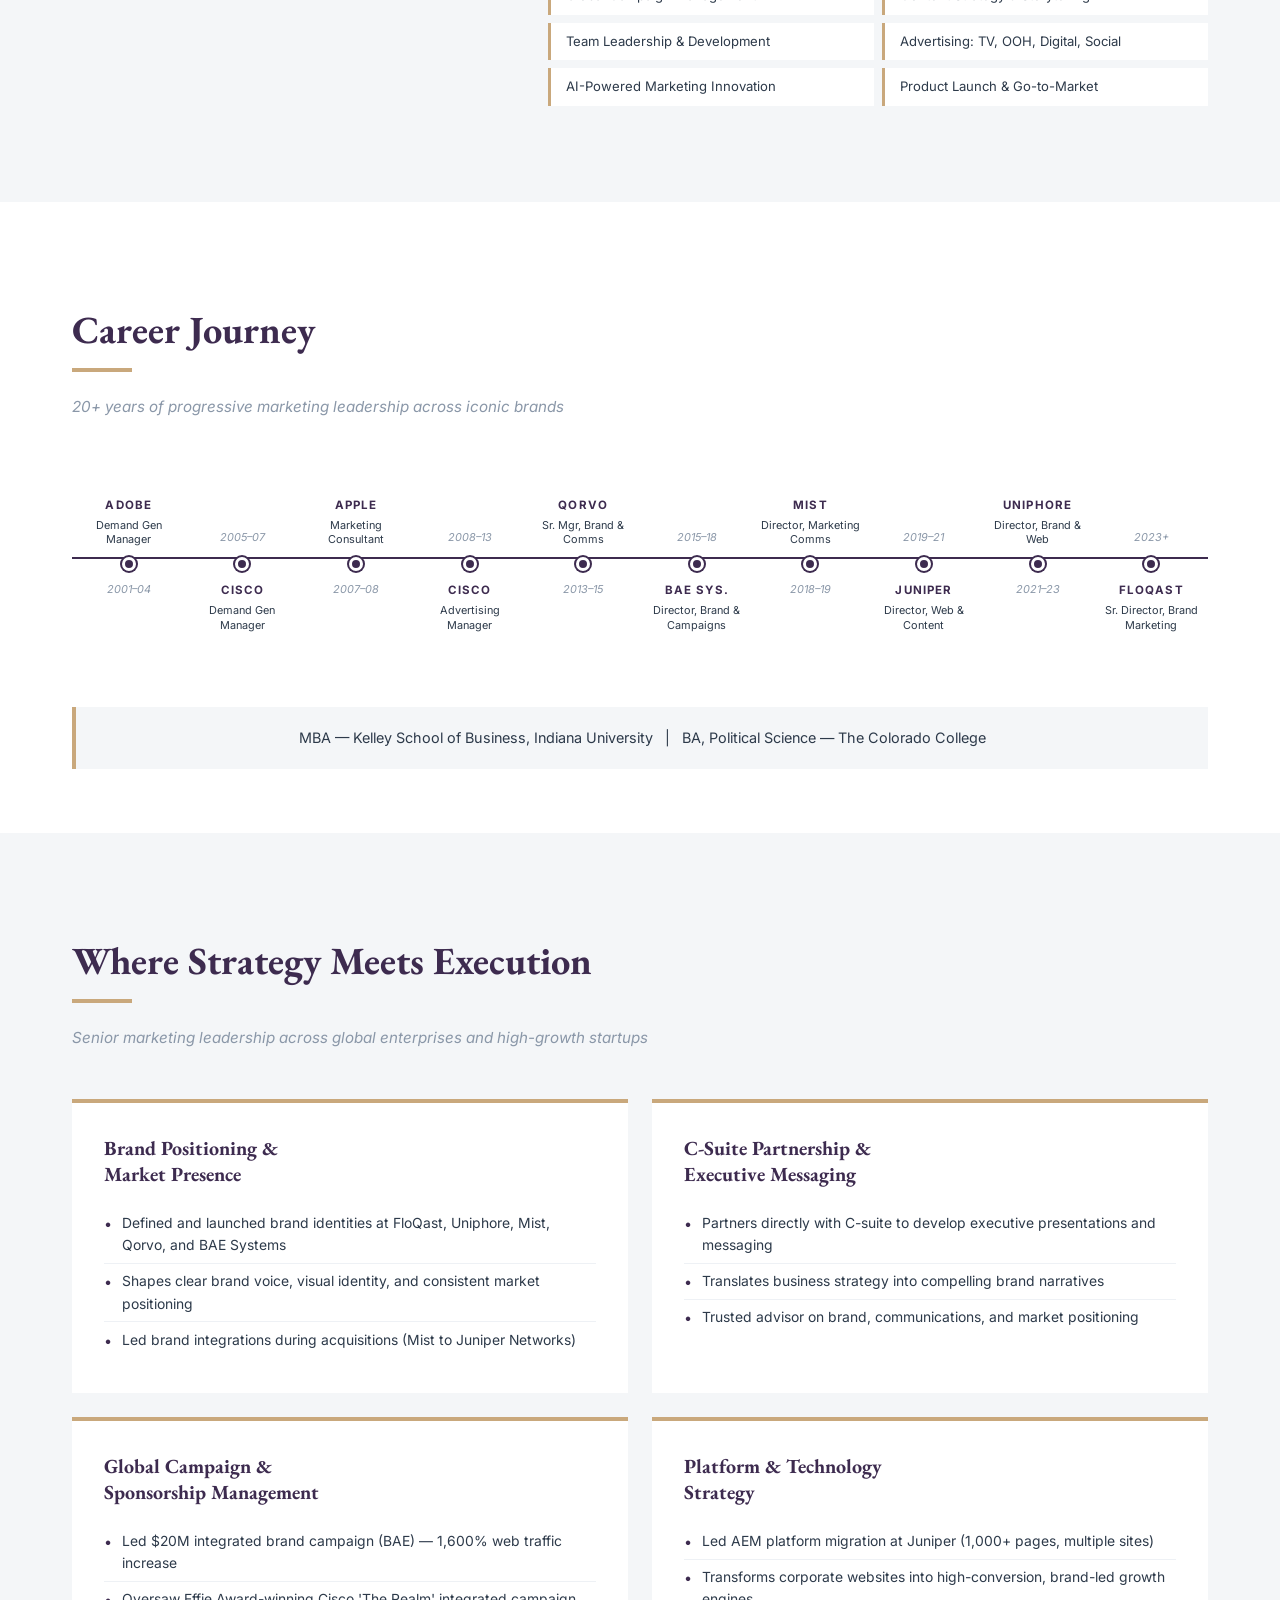
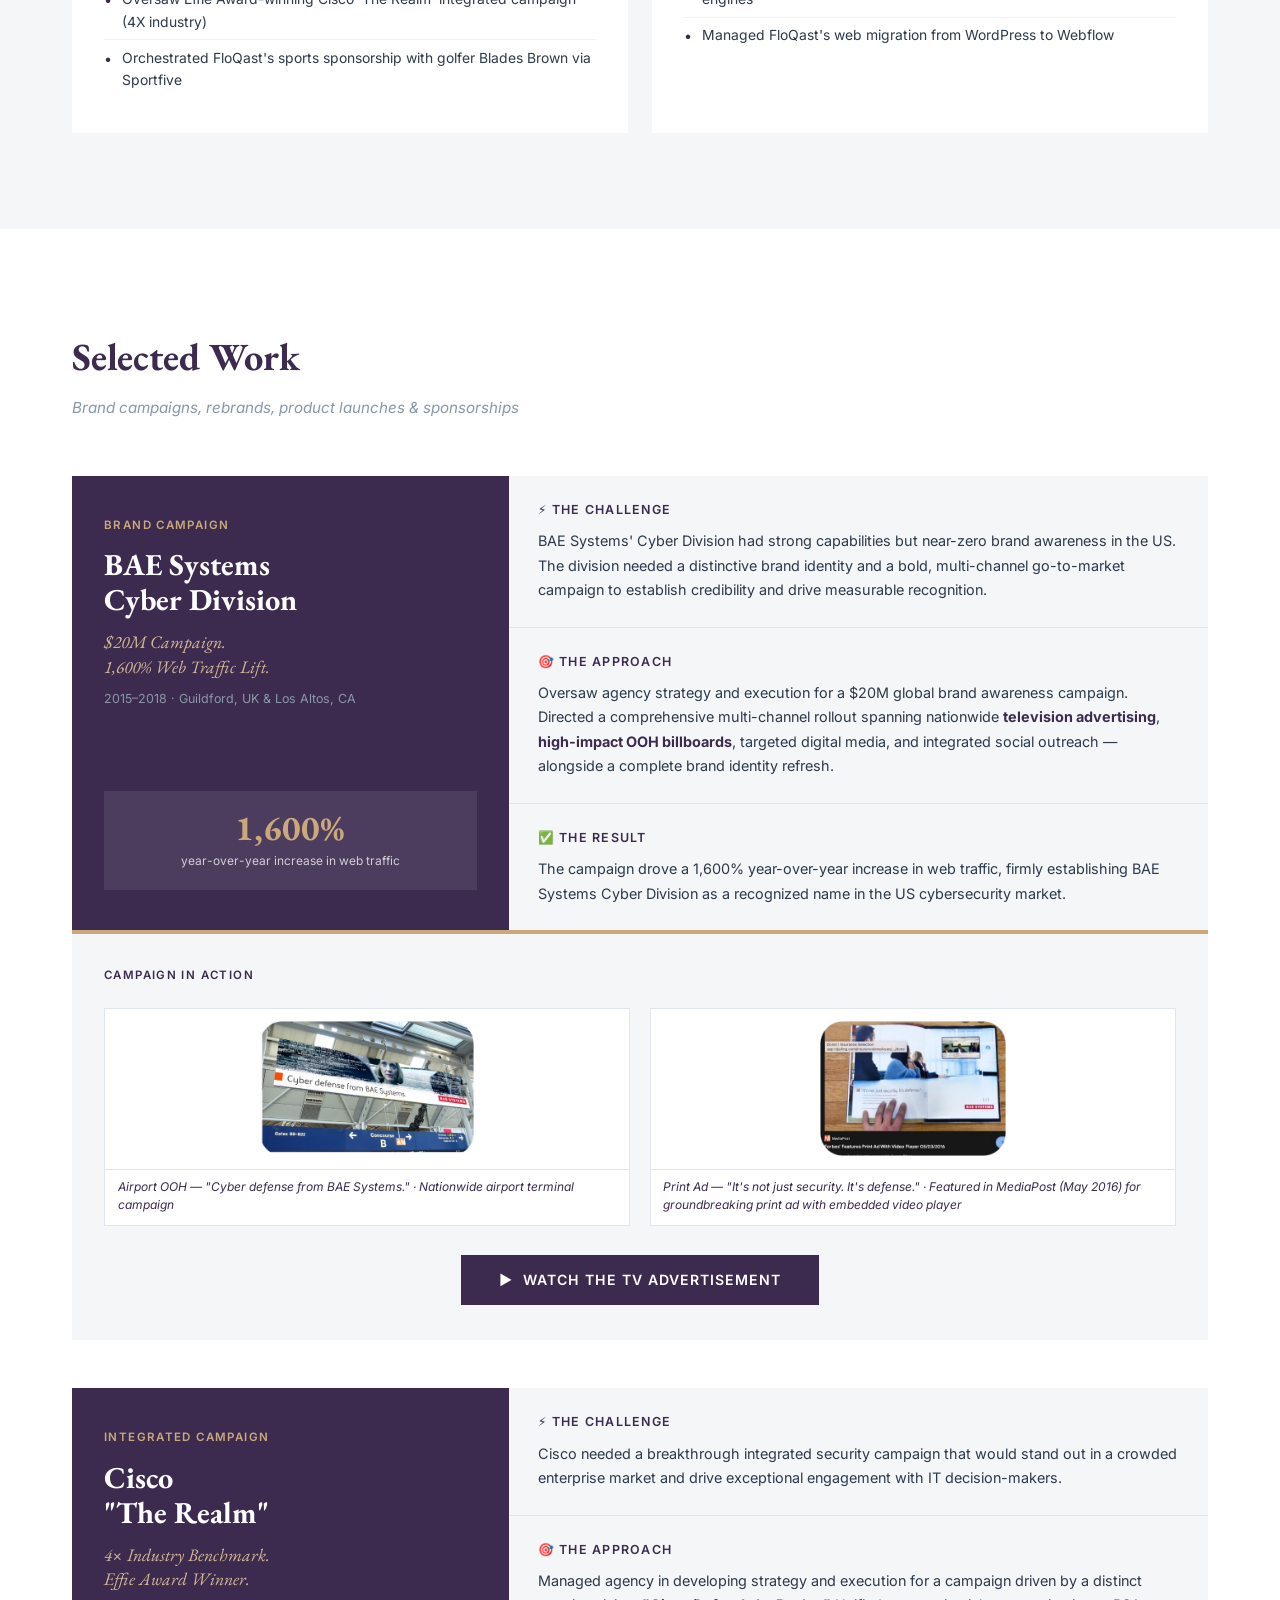
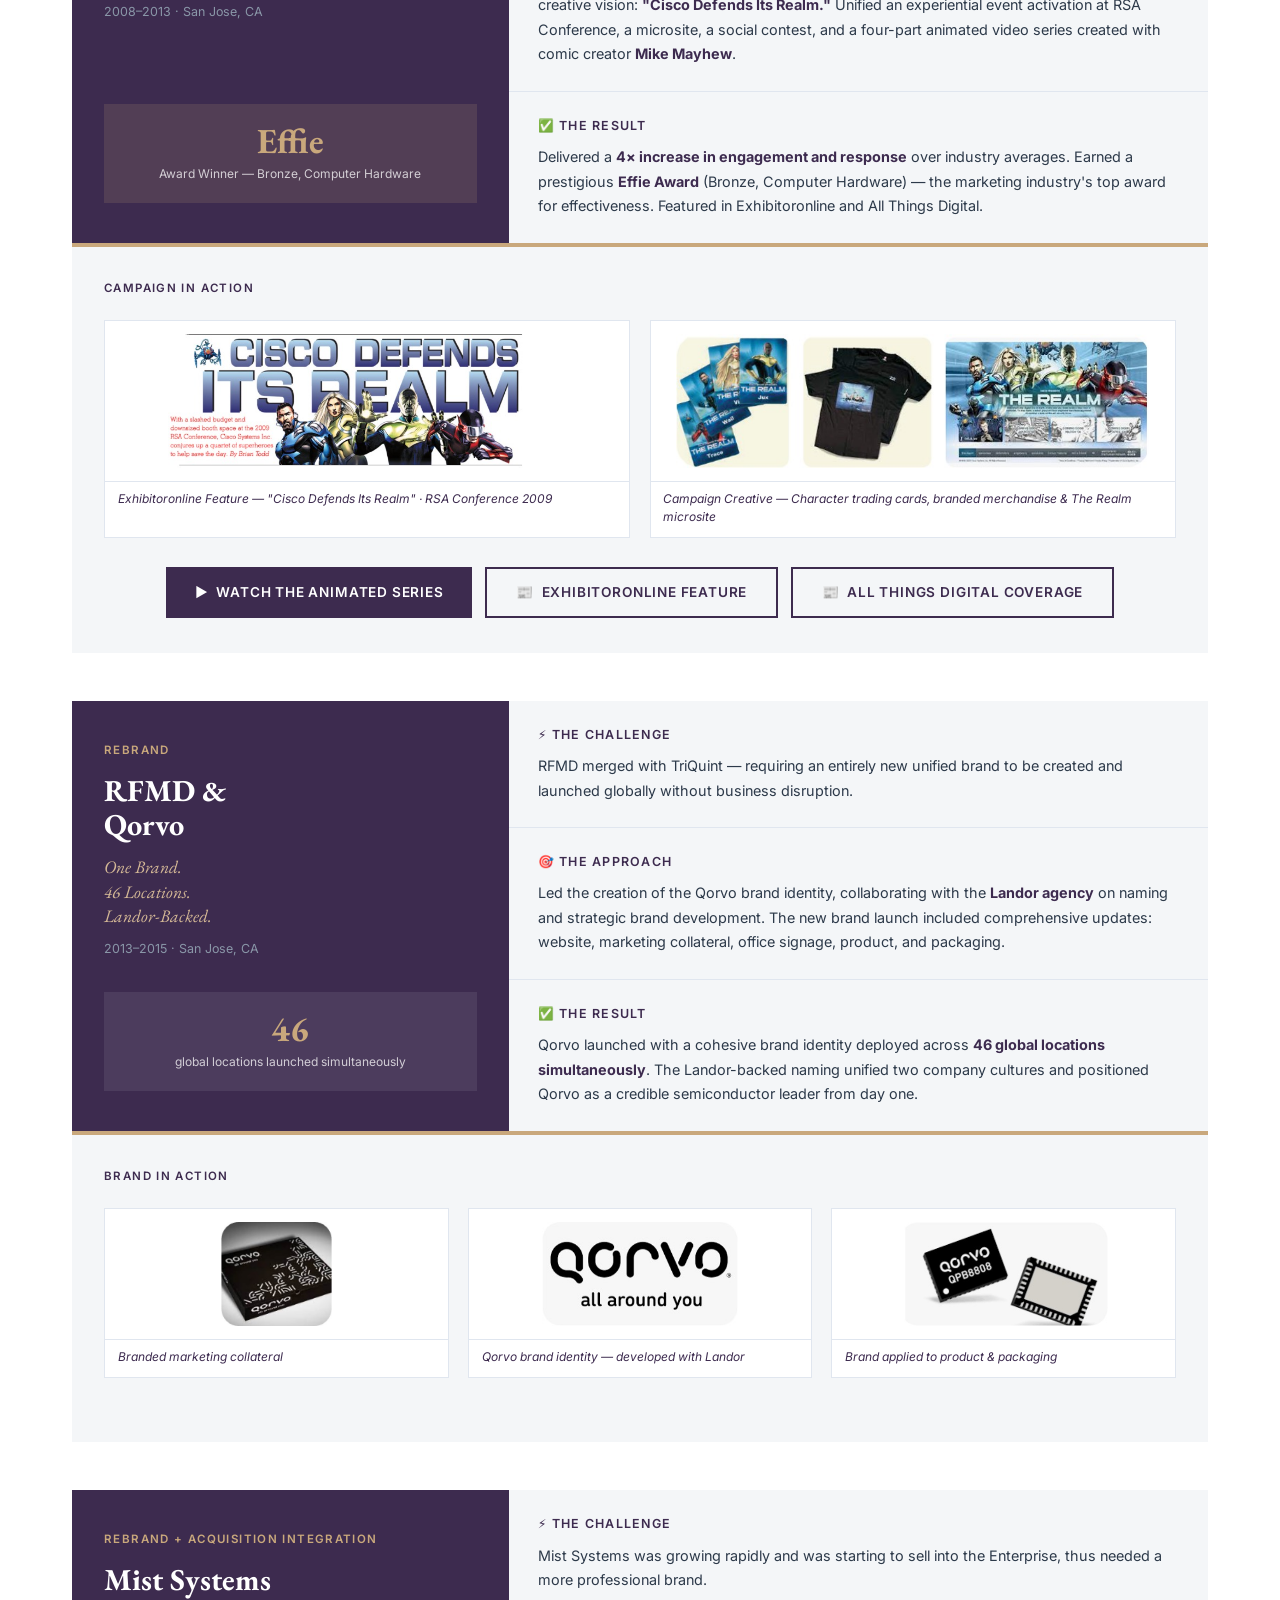
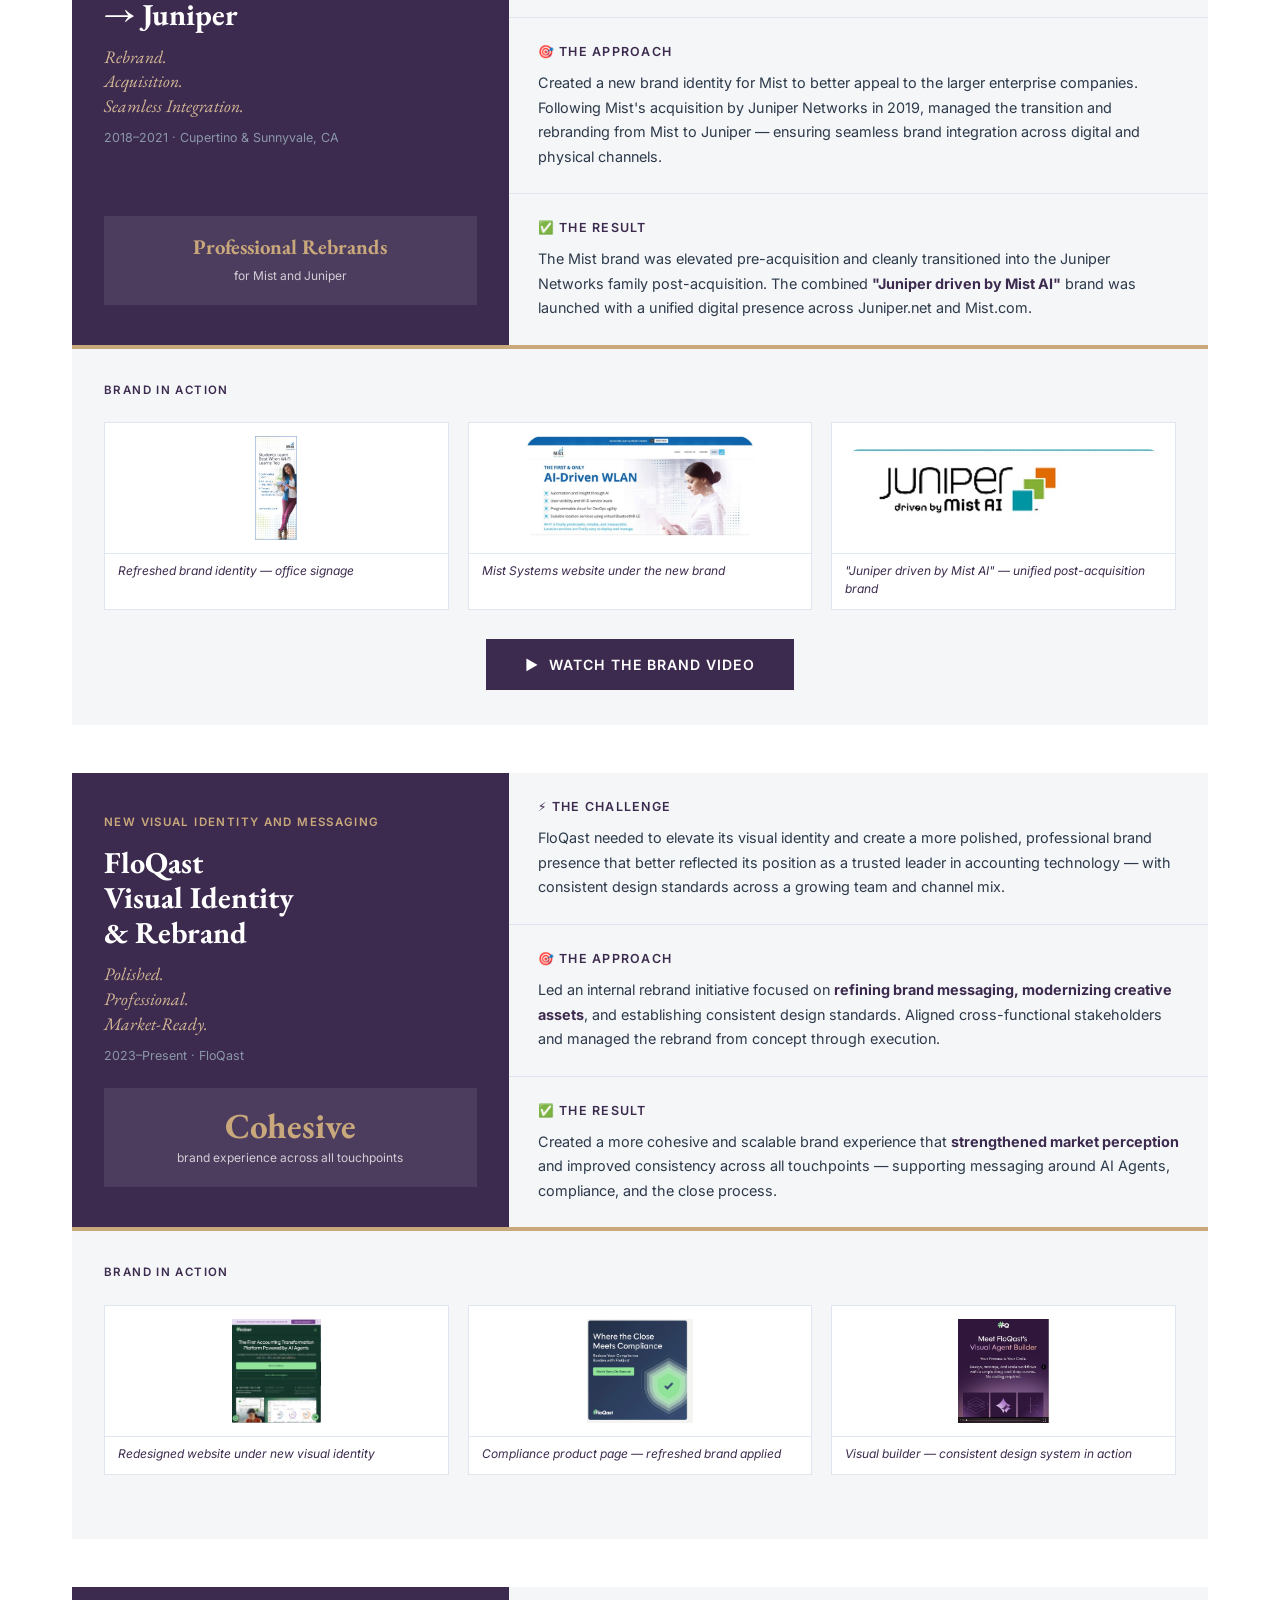
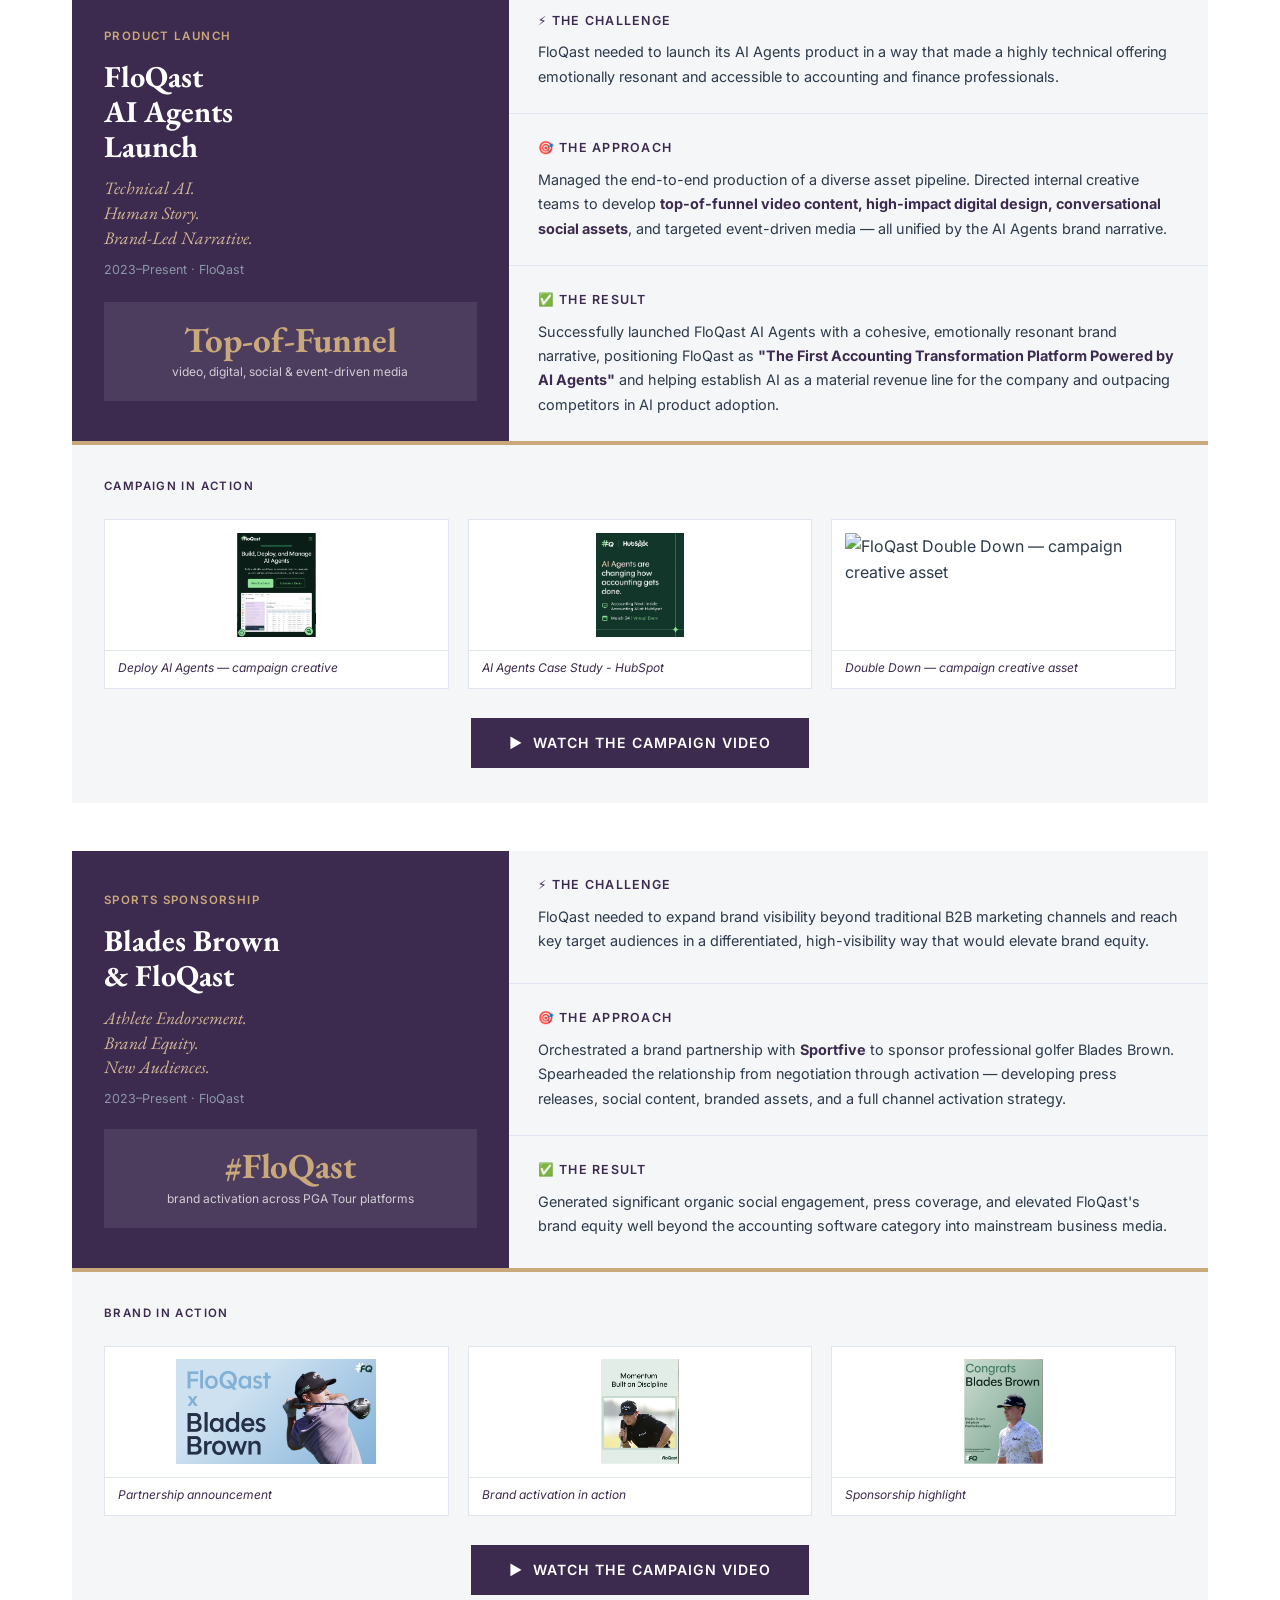
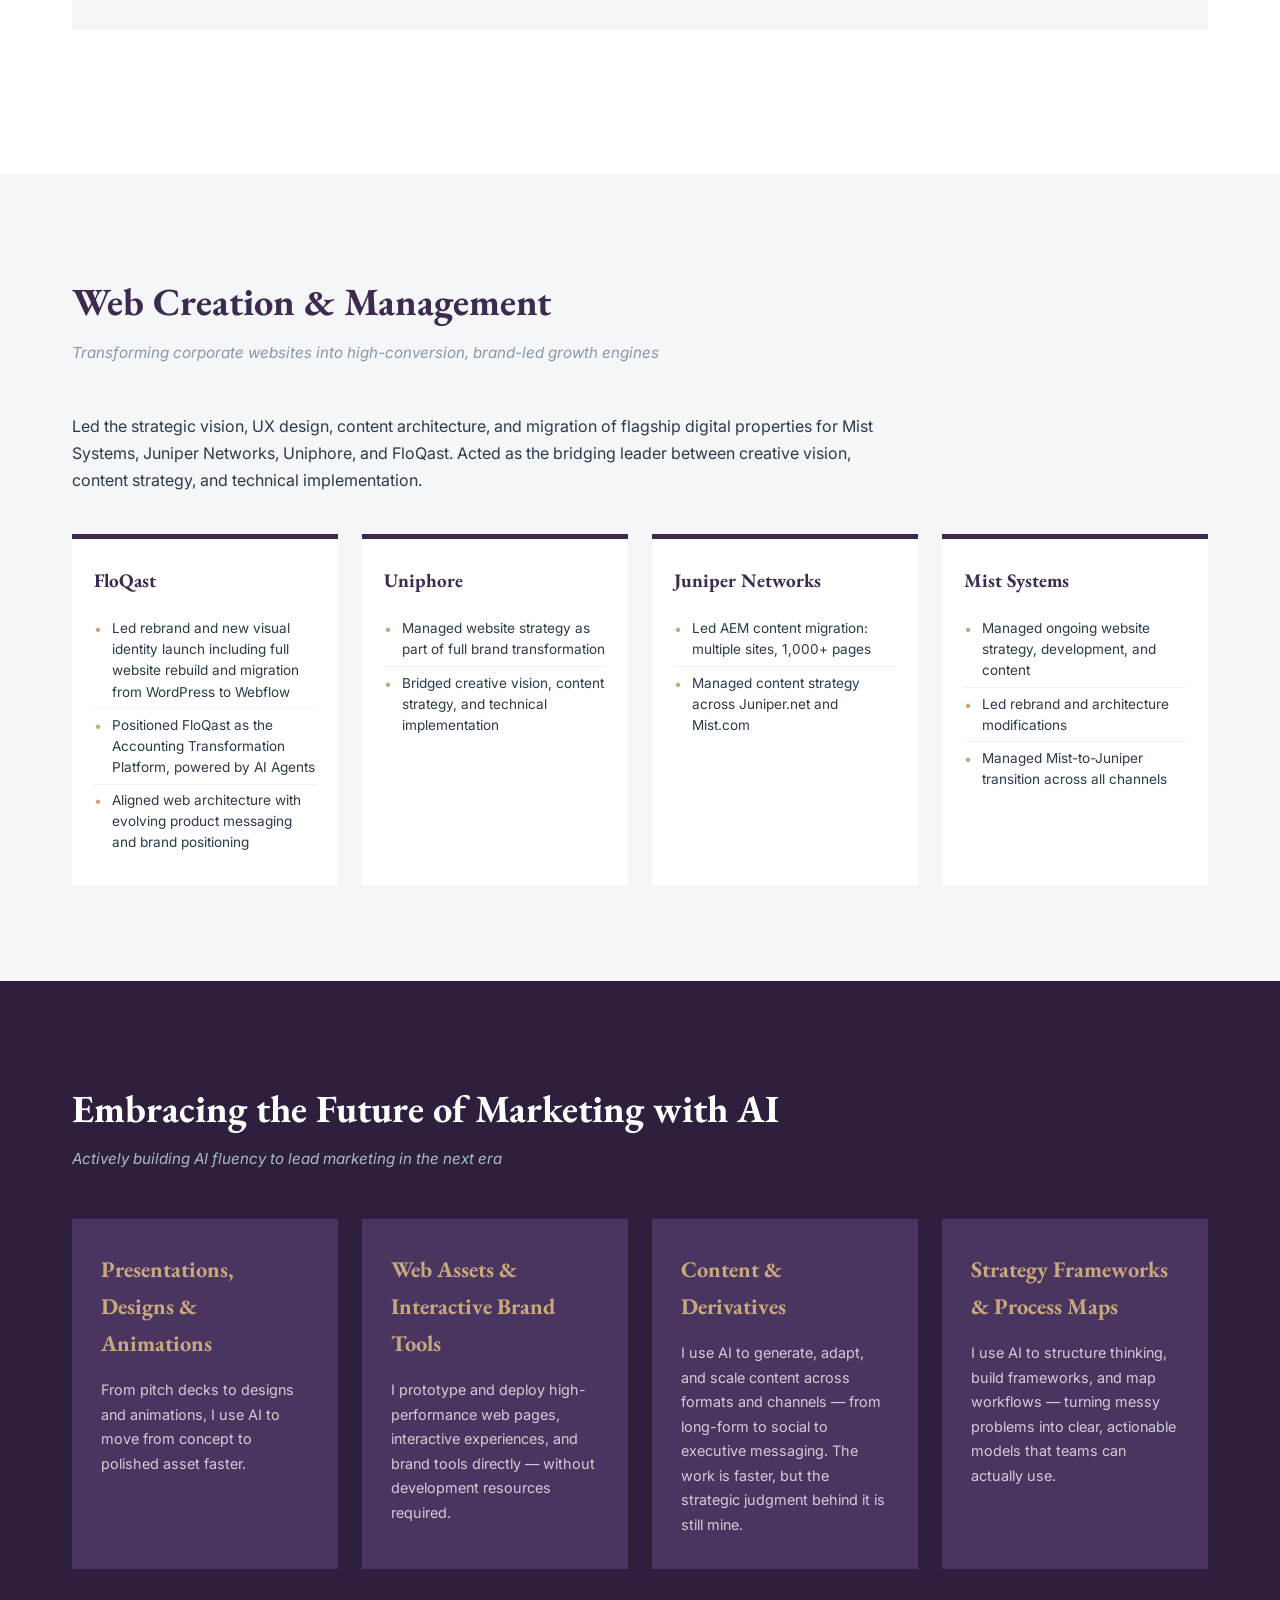
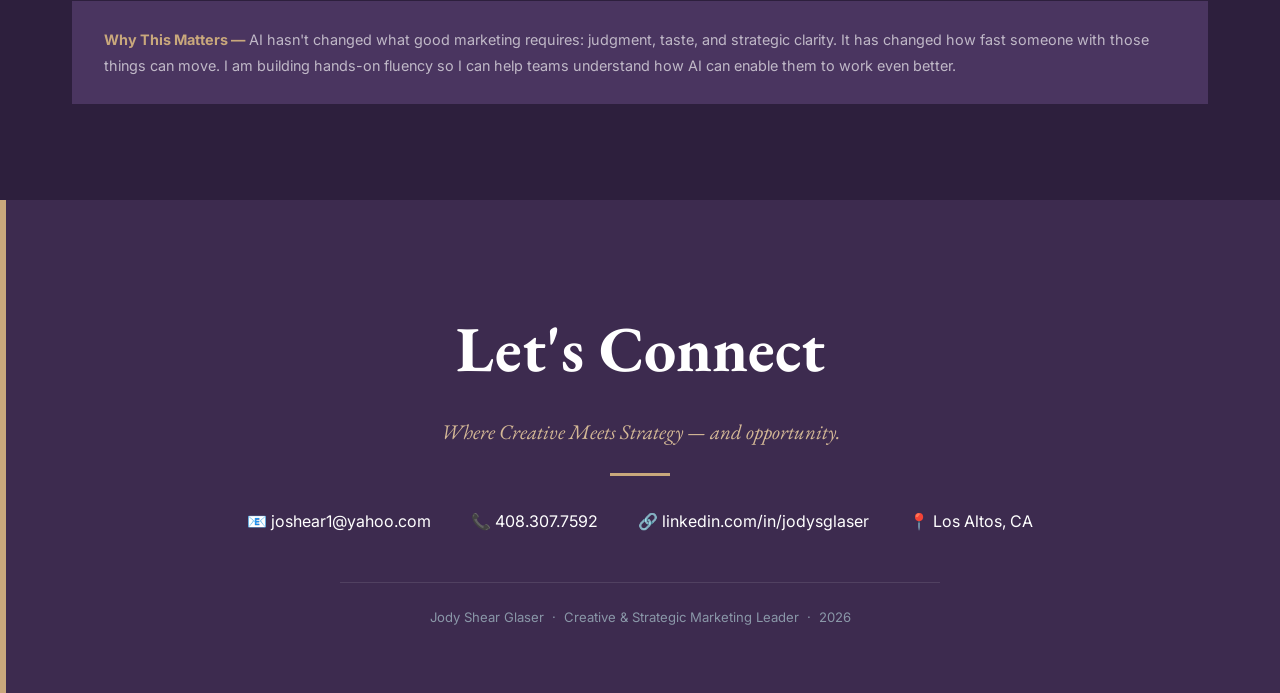
==== commit 909fdda2: "Remove leftover duplicate paragraph from About Me section Co-Authored-By: Claude Sonnet 4.6 <noreply" ====
--- a/index.html
+++ b/index.html
@@ -68,7 +68,6 @@
     <div class="about-right">
       <h2>About Me</h2>
       <div class="gold-rule"></div>
-      <p>Honestly, the part of this job I love most is the ideation — sitting in a room (or a Slack thread) and figuring out how a company should actually show up in the world. Not just what it says, but how it feels.</p>
       <p>Throughout my career in marketing, the consistent theme has been helping companies find their story and show up in creative, differentiated ways. That means shaping the strategy and the message first, then bringing it to life, whether through a high-impact advertising campaign, a small-scale social post, or a sponsorship with an actor or athlete. My goal is to get the narrative right, develop the ideas, and manage the execution.</p>
       <p>And just as much, I love managing teams. I enjoy getting a team fired up about the work so that they are doing their best, most creative thinking.</p>
       <p>I've done this at Fortune 50 companies and small startups, across cybersecurity, fintech, semiconductors, and SaaS. The industries change, but the fun, creative part stays the same.</p>
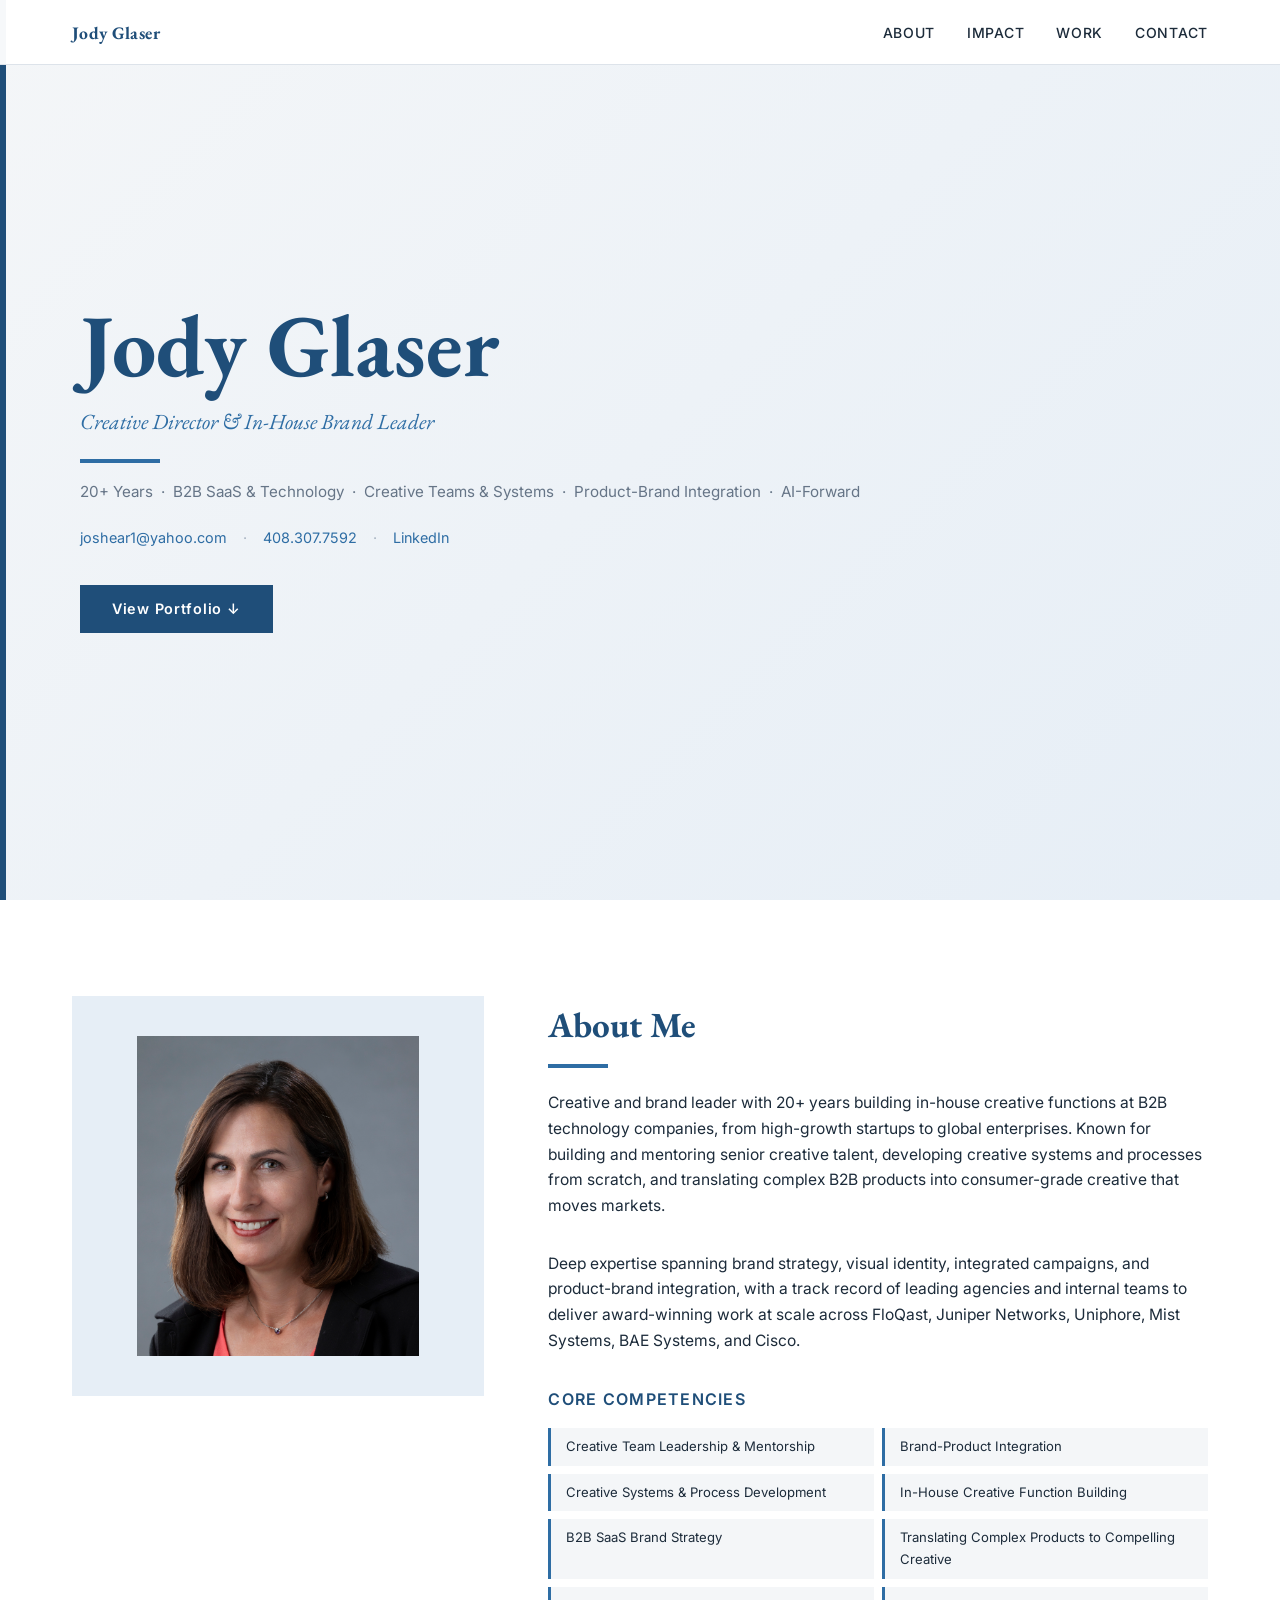
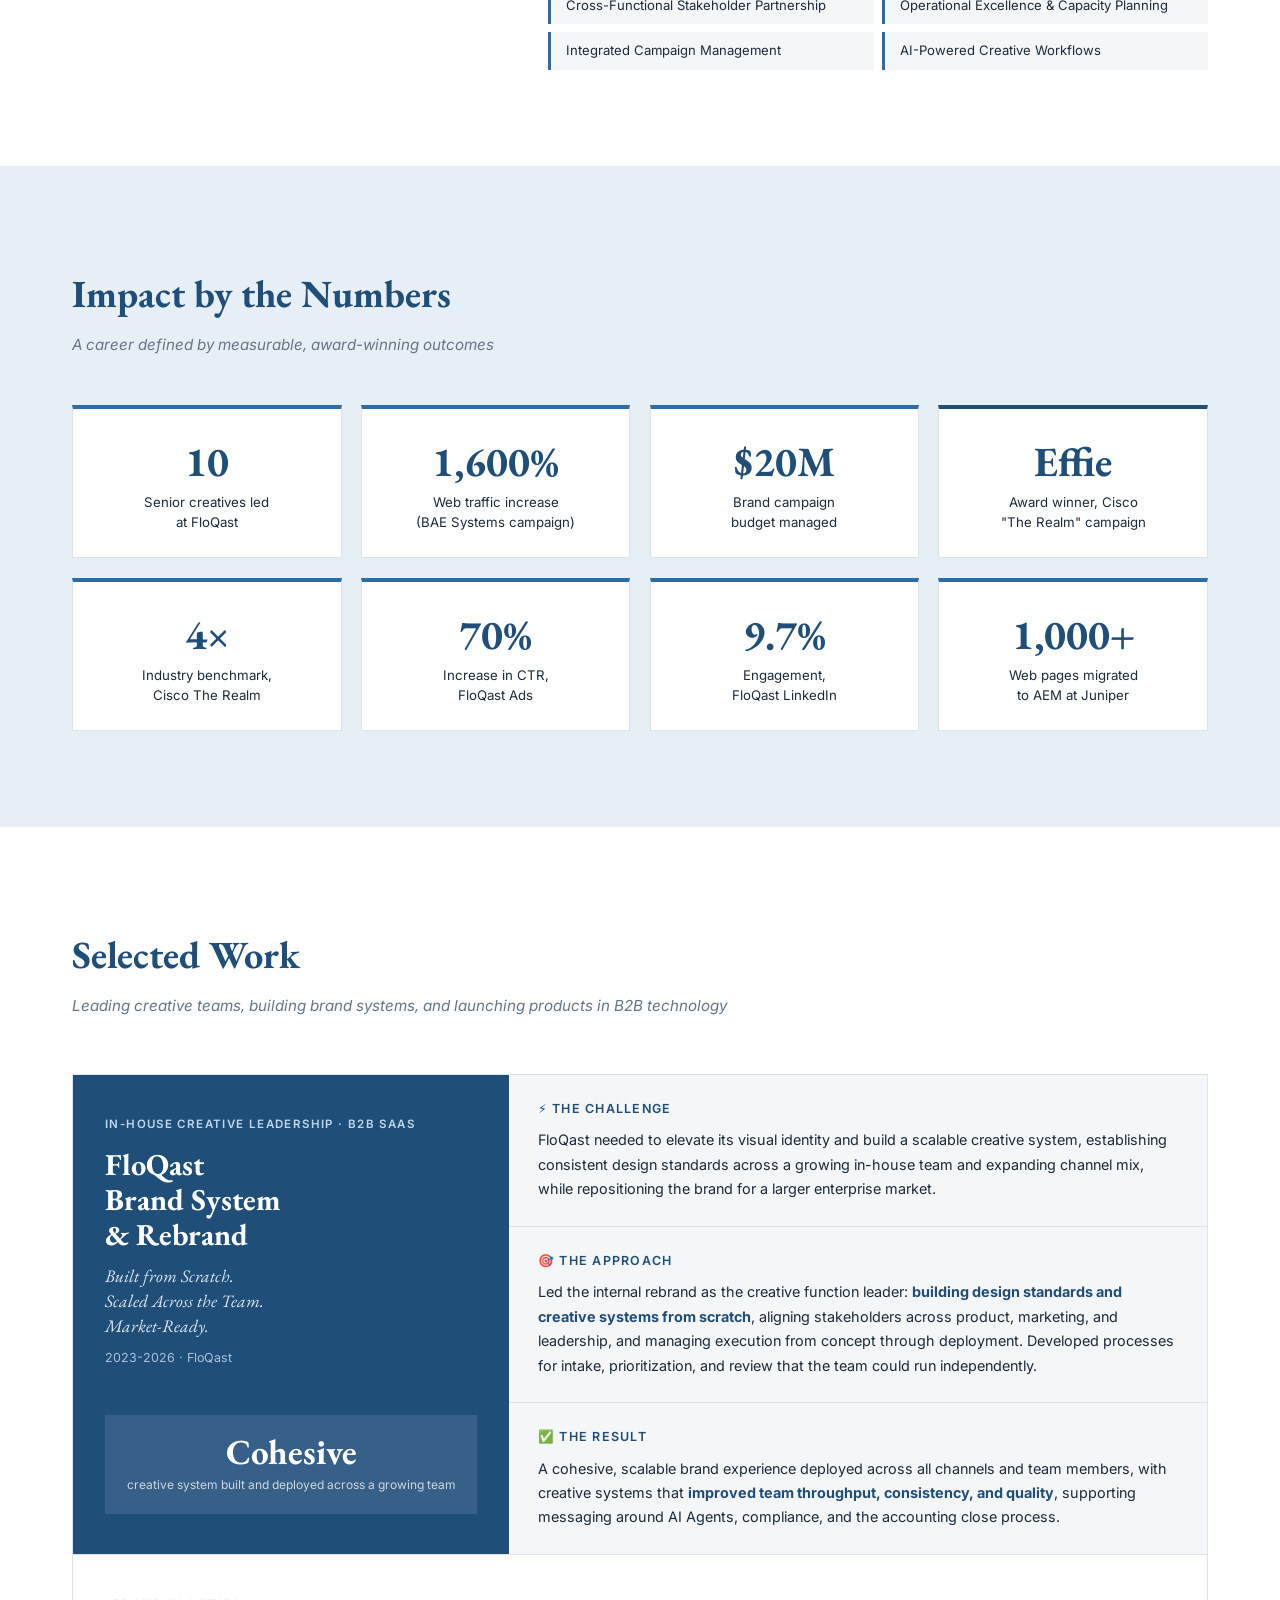
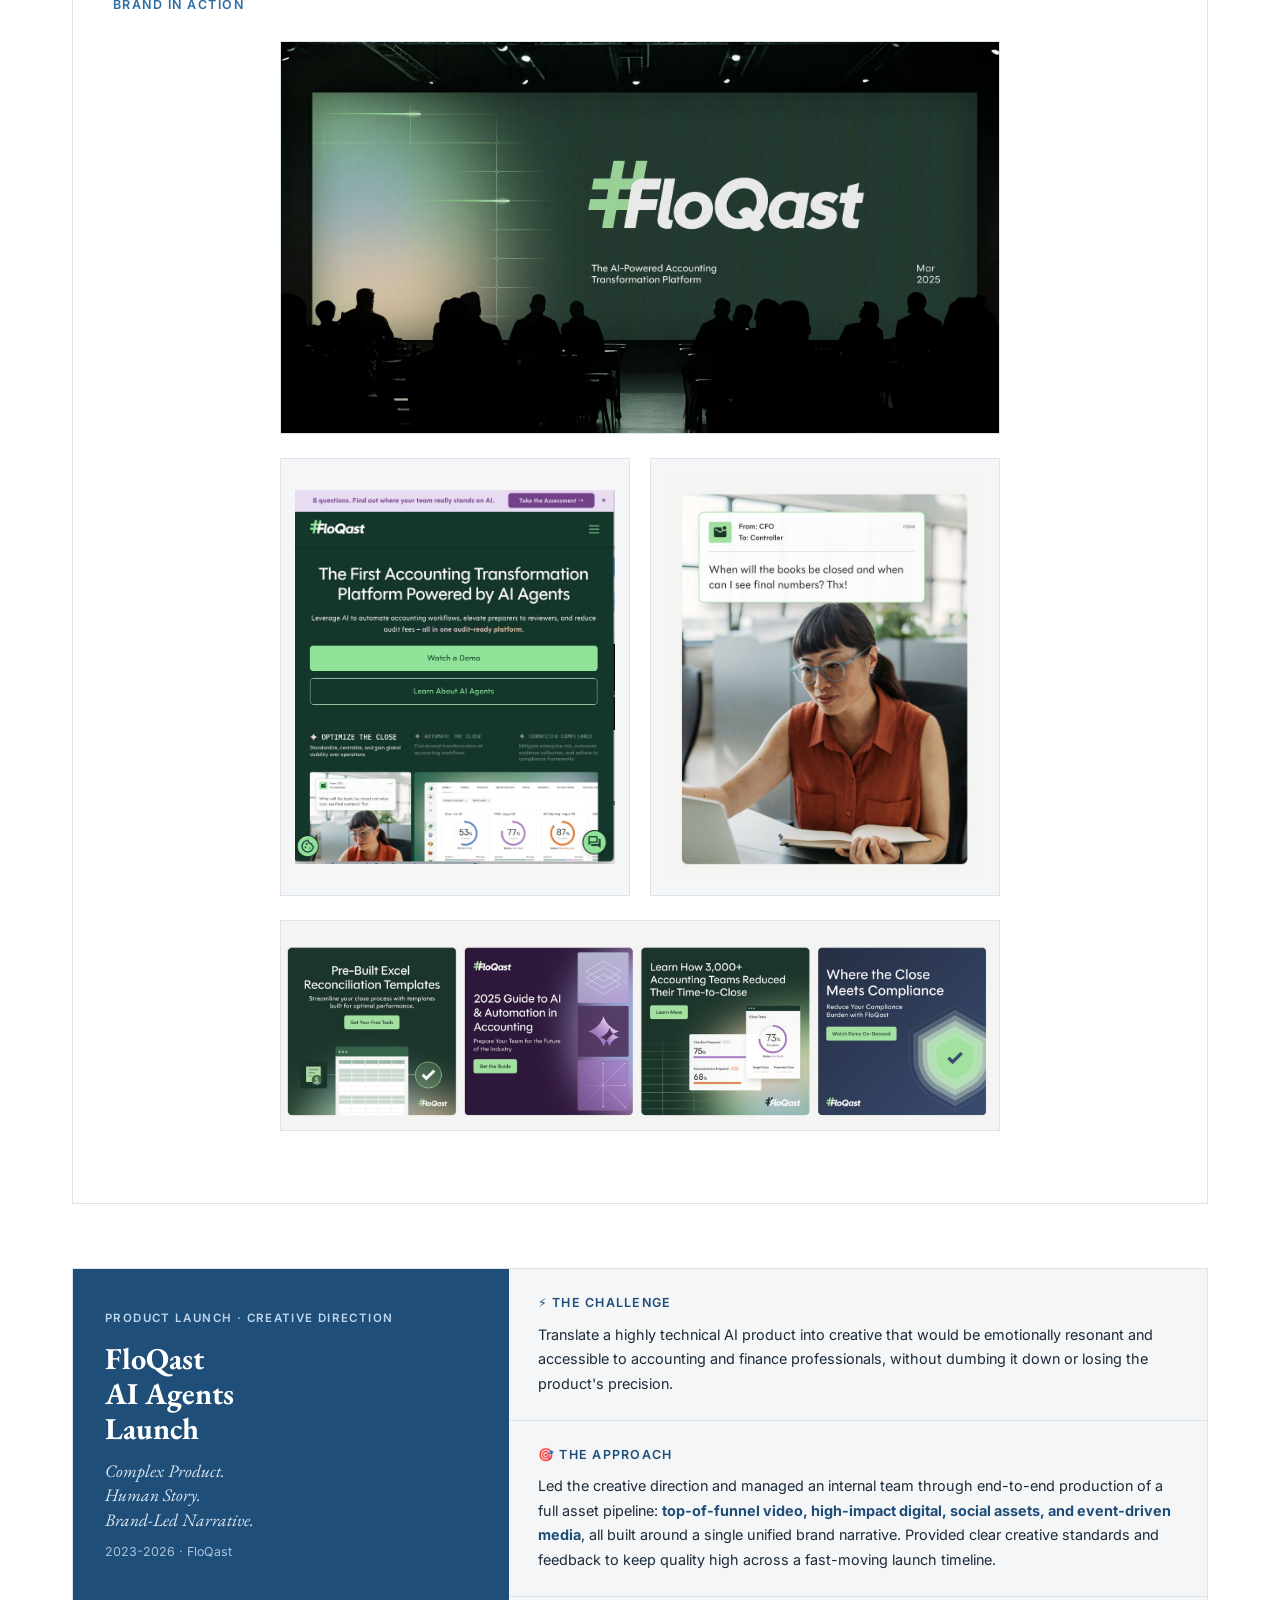
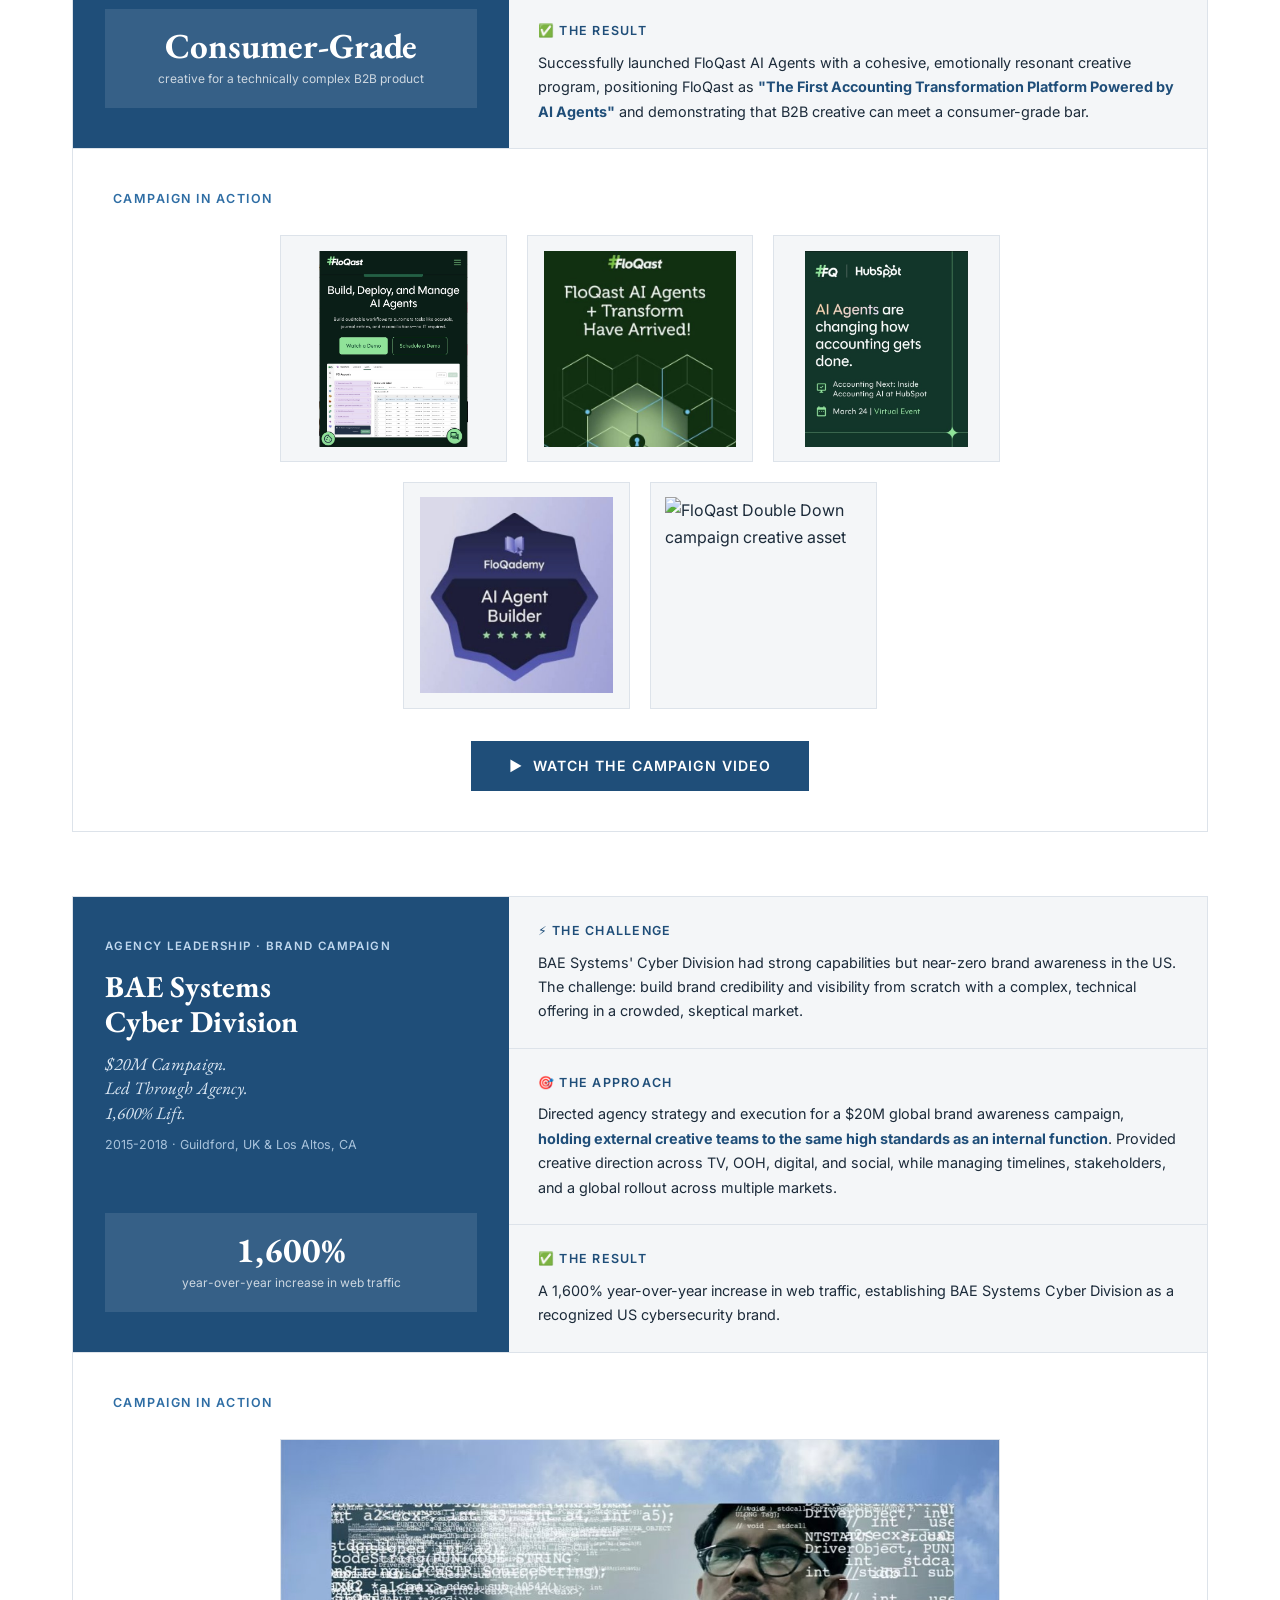
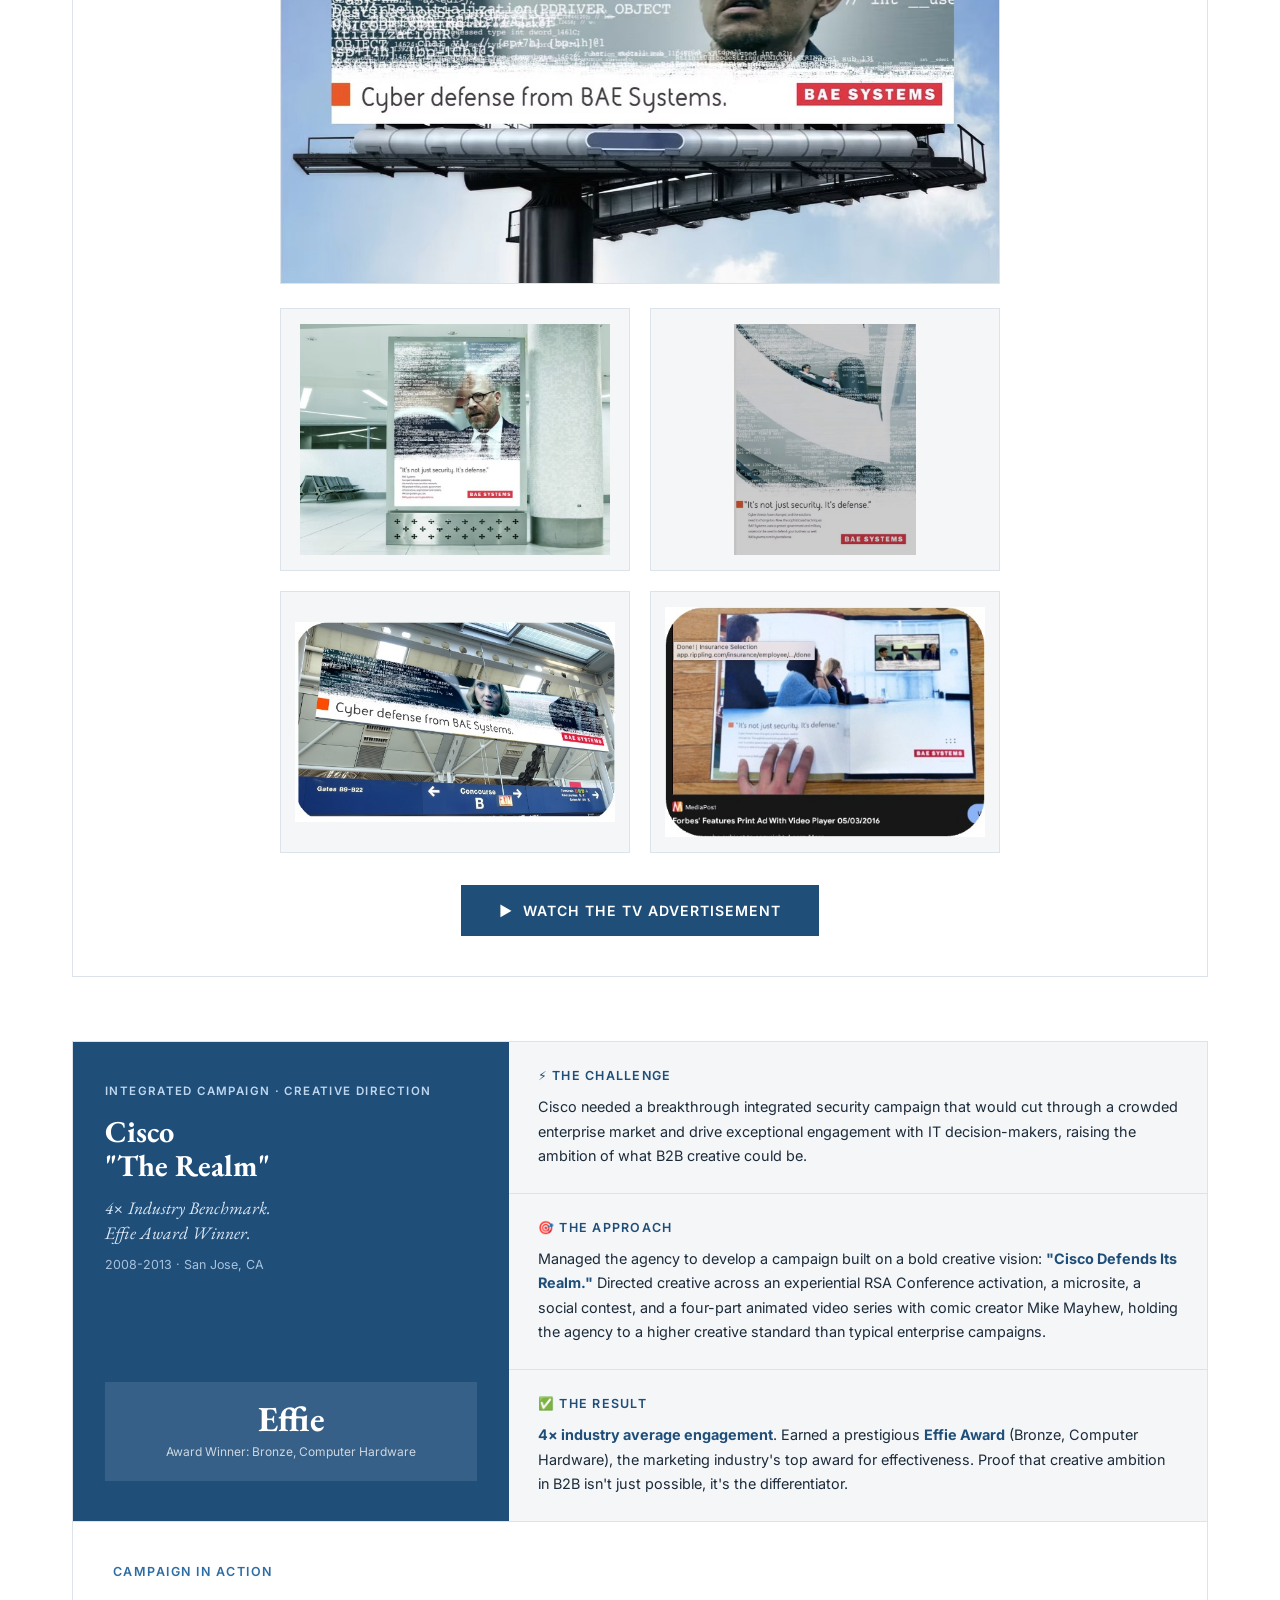
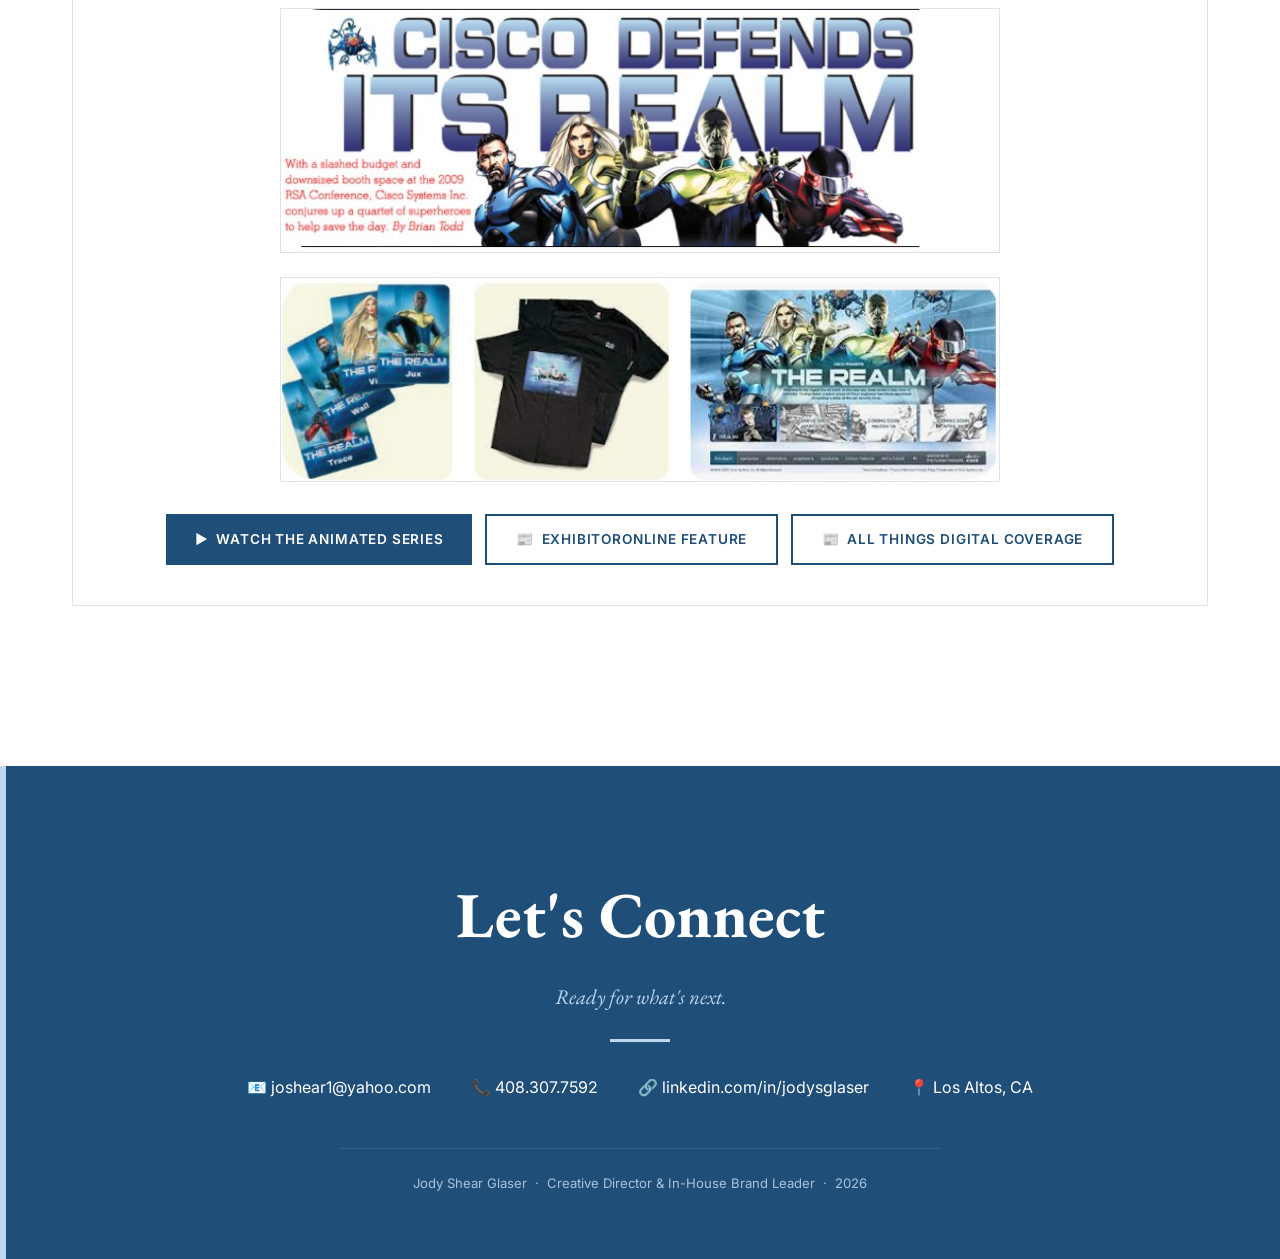
==== commit 79c02179: "Add files via upload" ====
--- a/index.html
+++ b/index.html
@@ -3,22 +3,153 @@
 <head>
   <meta charset="UTF-8" />
   <meta name="viewport" content="width=device-width, initial-scale=1.0" />
-  <title>Jody Glaser — Creative & Strategic Marketing Leader</title>
+  <title>Jody Glaser | Creative Director &amp; In-House Brand Leader</title>
   <link rel="preconnect" href="https://fonts.googleapis.com" />
   <link rel="preconnect" href="https://fonts.gstatic.com" crossorigin />
   <link href="https://fonts.googleapis.com/css2?family=EB+Garamond:ital,wght@0,400;0,700;1,400;1,700&family=Inter:wght@300;400;500;600&display=swap" rel="stylesheet" />
-  <link rel="stylesheet" href="style.css" />
-
-  <!-- Open Graph / Social Preview -->
-  <meta property="og:title" content="Jody Glaser — Creative &amp; Strategic Marketing Leader" />
-  <meta property="og:description" content="20+ years of brand strategy, global campaigns, and creative leadership across technology, cybersecurity, fintech, and more." />
-  <meta property="og:image" content="https://joglaser1.github.io/images/og-preview.jpg" />
-  <meta property="og:url" content="https://joglaser1.github.io" />
-  <meta property="og:type" content="website" />
-  <meta name="twitter:card" content="summary_large_image" />
-  <meta name="twitter:title" content="Jody Glaser — Creative &amp; Strategic Marketing Leader" />
-  <meta name="twitter:description" content="20+ years of brand strategy, global campaigns, and creative leadership across technology, cybersecurity, fintech, and more." />
-  <meta name="twitter:image" content="https://joglaser1.github.io/images/og-preview.jpg" />
+  <link rel="stylesheet" href="../style.css" />
+  <style>
+    /* ── Vanta page: light gray + blue palette (overrides shared style.css) ── */
+    :root {
+      --navy:  #1F4E79;   /* primary blue */
+      --navy2: #2E6DA4;   /* accent blue */
+      --navy3: #173B5C;   /* deep blue */
+      --gold:  #2E6DA4;   /* former gold accent, now blue */
+      --gold2: #BFD7EE;   /* light blue on dark backgrounds */
+      --sky:   #E6EEF6;   /* light blue-gray panels */
+      --lgray: #F4F6F8;
+      --mgray: #667587;
+      --dgray: #1C2B3A;
+      --line:  #DDE3EA;
+    }
+    body { background: #fff; }
+    a { color: var(--navy2); }
+    a:hover { color: var(--navy); }
+
+    /* Nav: light, always legible */
+    #nav, #nav.scrolled {
+      background: rgba(255,255,255,0.96);
+      border-bottom: 1px solid var(--line);
+      box-shadow: none;
+    }
+    #nav.scrolled { box-shadow: 0 2px 14px rgba(28,43,58,0.08); }
+    .nav-name { color: var(--navy); }
+    .nav-links a { color: var(--dgray); }
+    .nav-links a:hover { color: var(--navy2); }
+    .nav-toggle { color: var(--navy); }
+
+    /* Hero */
+    #hero { background: linear-gradient(135deg, #F4F6F8 0%, #E6EEF6 100%); }
+    .gold-stripe { background: var(--navy); }
+    #hero h1 { color: var(--navy); }
+    .hero-sub { color: var(--navy2); }
+    .hero-rule { background: var(--navy2); }
+    .hero-desc { color: var(--mgray); }
+    .hero-content { max-width: 1100px; }
+    @media (min-width: 1000px) { .hero-desc { white-space: nowrap; } }
+    .hero-links { color: var(--mgray); }
+    .hero-links a { color: var(--navy2); }
+    .hero-links .dot { color: #A7B3C1; }
+    .hero-cta { background: var(--navy); color: #fff; }
+    .hero-cta:hover { background: var(--navy2); color: #fff; }
+
+    /* About */
+    #about { background: #fff; }
+    .about-left { background: var(--sky); }
+    .gold-rule { background: var(--navy2); }
+    .competencies span { background: var(--lgray); border-left-color: var(--navy2); }
+
+    /* Numbers */
+    #numbers { background: var(--sky); }
+    .section-title.light { color: var(--navy); }
+    .section-sub.light { color: var(--mgray); }
+    .stat-card { border: 1px solid var(--line); border-top: 4px solid var(--navy2); }
+    .stat-card.effie { border-top: 4px solid var(--navy); }
+    .stat-num { color: var(--navy); }
+
+    /* Case studies */
+    .case-study { border: 1px solid var(--line); margin-bottom: 4rem; }
+    .navy, .dark-navy, .darkest-navy, .forest, .slate-blue,
+    .dark-green, .dark-indigo, .dark-emerald { background: var(--navy); }
+    .case-category { color: var(--gold2); }
+    .case-subtitle { color: #DCE8F4; }
+    .case-period { color: #A9C3DC; }
+    .case-callout, .effie-callout { background: rgba(255,255,255,0.1); }
+    .callout-num { color: #fff; }
+    .case-card { background: var(--lgray); border-bottom-color: var(--line); }
+    .case-card strong { color: var(--navy); }
+
+    /* Showcase gallery: large, natural-ratio visuals */
+    .campaign-gallery {
+      background: #fff; border-top: 1px solid var(--line);
+      padding: 2.5rem 2.5rem 2.5rem;
+    }
+    .gallery-label { color: var(--navy2); font-size: 0.78rem; margin-bottom: 1.6rem; }
+    .showcase { display: flex; flex-direction: column; gap: 1.5rem; max-width: 720px; margin: 0 auto 2rem; }
+    /* Tile rows: equal-size frames so every image lines up */
+    .tiles { display: flex; flex-wrap: wrap; justify-content: center; gap: 1.25rem; }
+    .tiles .gallery-figure {
+      flex: 0 0 calc((100% - 1.25rem) / 2);
+      aspect-ratio: 4 / 5; padding: 0.9rem;
+      display: flex; align-items: center; justify-content: center;
+    }
+    .tiles.landscape .gallery-figure { aspect-ratio: 4 / 3; }
+    .tiles.three .gallery-figure { flex-basis: calc((100% - 2.5rem) / 3); aspect-ratio: 1 / 1; }
+    .tiles .gallery-figure img { width: 100%; height: 100%; object-fit: contain; }
+    .gallery-figure {
+      margin: 0; background: var(--lgray);
+      border: 1px solid var(--line); display: block;
+    }
+    .gallery-figure img {
+      width: 100%; height: auto; display: block; cursor: zoom-in;
+      transition: opacity 0.2s;
+    }
+    .gallery-figure img:hover { opacity: 0.92; }
+    .gallery-figure figcaption {
+      font-size: 0.8rem; color: var(--mgray); font-style: normal;
+      padding: 0.7rem 1rem; border-top: 1px solid var(--line); background: #fff;
+    }
+    .tv-ad-btn, .gallery-link-btn { background: var(--navy); }
+    .tv-ad-btn:hover, .gallery-link-btn:hover { background: var(--navy2); color: #fff !important; }
+    .gallery-link-btn.secondary { color: var(--navy) !important; border-color: var(--navy); }
+    .gallery-link-btn.secondary:hover { background: var(--navy); color: #fff !important; }
+
+    /* Web */
+    #web { background: var(--lgray); }
+    .web-card { border-top-color: var(--navy2); }
+    .web-card li::before { color: var(--navy2); }
+
+    /* AI */
+    #ai { background: #fff; }
+    .ai-card { background: var(--lgray); border-top: 4px solid var(--navy2); }
+    .ai-tool.teal, .ai-tool.green, .ai-tool.purple { color: var(--navy); }
+    .ai-card p { color: var(--dgray); }
+    .ai-insight { background: var(--sky); color: var(--dgray); border-left: 4px solid var(--navy); }
+    .ai-insight strong { color: var(--navy); }
+
+    /* Contact */
+    #contact { background: var(--navy); }
+    #contact .gold-stripe { background: var(--gold2); }
+    .contact-tagline { color: var(--gold2); }
+    .contact-rule { background: var(--gold2); }
+    .contact-links a:hover { color: var(--gold2); }
+    .contact-footer { color: #A9C3DC; }
+
+    /* Lightbox */
+    .lightbox {
+      position: fixed; inset: 0; z-index: 200; display: none;
+      align-items: center; justify-content: center;
+      background: rgba(15,28,42,0.9); padding: 2rem; cursor: zoom-out;
+    }
+    .lightbox.open { display: flex; }
+    .lightbox img { max-width: 100%; max-height: 100%; box-shadow: 0 10px 40px rgba(0,0,0,0.4); }
+
+    @media (max-width: 900px) { .campaign-gallery { padding: 1.8rem 1.2rem; } }
+    @media (max-width: 640px) {
+      .nav-links { background: #fff; border-bottom: 1px solid var(--line); }
+      .tiles .gallery-figure, .tiles.three .gallery-figure { flex-basis: 100%; }
+    }
+  </style>
 </head>
 <body>
 
@@ -29,11 +160,8 @@
     <button class="nav-toggle" aria-label="Menu">&#9776;</button>
     <ul class="nav-links">
       <li><a href="#about">About</a></li>
-      <li><a href="#career">Career</a></li>
-      <li><a href="#strategy">Strategy</a></li>
+      <li><a href="#numbers">Impact</a></li>
       <li><a href="#work">Work</a></li>
-      <li><a href="#web">Digital</a></li>
-      <li><a href="#ai">AI</a></li>
       <li><a href="#contact">Contact</a></li>
     </ul>
   </div>
@@ -43,11 +171,10 @@
 <section id="hero">
   <div class="gold-stripe"></div>
   <div class="hero-content">
-    <p class="hero-tagline">Where Creative Meets Strategy</p>
     <h1>Jody Glaser</h1>
-    <p class="hero-sub">Creative &amp; Strategic Marketing Leader</p>
+    <p class="hero-sub">Creative Director &amp; In-House Brand Leader</p>
     <div class="hero-rule"></div>
-    <p class="hero-desc">20+ Years &nbsp;·&nbsp; Brand Strategy &nbsp;·&nbsp; Creative Leadership &nbsp;·&nbsp; Digital &nbsp;·&nbsp; AI-Forward</p>
+    <p class="hero-desc">20+ Years &nbsp;·&nbsp; B2B SaaS &amp; Technology &nbsp;·&nbsp; Creative Teams &amp; Systems &nbsp;·&nbsp; Product-Brand Integration &nbsp;·&nbsp; AI-Forward</p>
     <div class="hero-links">
       <a href="mailto:joshear1@yahoo.com">joshear1@yahoo.com</a>
       <span class="dot">·</span>
@@ -63,210 +190,70 @@
 <section id="about">
   <div class="container two-col">
     <div class="about-left">
-      <img src="images/jody-headshot.jpg" alt="Jody Glaser — Creative &amp; Strategic Marketing Leader" class="about-photo" />
+      <img src="../images/jody-headshot.jpg" alt="Jody Glaser, Creative Director and In-House Brand Leader" class="about-photo" />
     </div>
     <div class="about-right">
       <h2>About Me</h2>
       <div class="gold-rule"></div>
-      <p>Throughout my career in marketing, the consistent theme has been helping companies find their story and show up in creative, differentiated ways. That means shaping the strategy and the message first, then bringing it to life, whether through a high-impact advertising campaign, a small-scale social post, or a sponsorship with an actor or athlete. My goal is to get the narrative right, develop the ideas, and manage the execution.</p>
-      <p>And just as much, I love managing teams. I enjoy getting a team fired up about the work so that they are doing their best, most creative thinking.</p>
-      <p>I've done this at Fortune 50 companies and small startups, across cybersecurity, fintech, semiconductors, and SaaS. The industries change, but the fun, creative part stays the same.</p>
-
-      <h3>Functional Expertise</h3>
+
+      <p>Creative and brand leader with 20+ years building in-house creative functions at B2B technology companies, from high-growth startups to global enterprises. Known for building and mentoring senior creative talent, developing creative systems and processes from scratch, and translating complex B2B products into consumer-grade creative that moves markets.</p>
+
+      <p>Deep expertise spanning brand strategy, visual identity, integrated campaigns, and product-brand integration, with a track record of leading agencies and internal teams to deliver award-winning work at scale across FloQast, Juniper Networks, Uniphore, Mist Systems, BAE Systems, and Cisco.</p>
+
+      <h3>Core Competencies</h3>
       <div class="competencies">
-        <span>Brand Strategy &amp; Positioning</span>
-        <span>Sports Sponsorship &amp; Brand Activation</span>
-        <span>Web Management &amp; Digital UX</span>
-        <span>Demand Generation &amp; Lead Nurturing</span>
-        <span>Global Campaign Management</span>
-        <span>Content Strategy &amp; Storytelling</span>
-        <span>Team Leadership &amp; Development</span>
-        <span>Advertising: TV, OOH, Digital, Social</span>
-        <span>AI-Powered Marketing Innovation</span>
-        <span>Product Launch &amp; Go-to-Market</span>
+        <span>Creative Team Leadership &amp; Mentorship</span>
+        <span>Brand-Product Integration</span>
+        <span>Creative Systems &amp; Process Development</span>
+        <span>In-House Creative Function Building</span>
+        <span>B2B SaaS Brand Strategy</span>
+        <span>Translating Complex Products to Compelling Creative</span>
+        <span>Cross-Functional Stakeholder Partnership</span>
+        <span>Operational Excellence &amp; Capacity Planning</span>
+        <span>Integrated Campaign Management</span>
+        <span>AI-Powered Creative Workflows</span>
       </div>
     </div>
   </div>
 </section>
 
-<!-- ── CAREER JOURNEY ─────────────────────────────────────────────── -->
-<section id="career">
+<!-- ── BY THE NUMBERS ────────────────────────────────────────────── -->
+<section id="numbers">
   <div class="container">
-    <h2 class="section-title">Career Journey</h2>
-    <div class="gold-rule"></div>
-    <p class="section-sub">20+ years of progressive marketing leadership across iconic brands</p>
-
-    <div class="timeline-wrap">
-      <div class="timeline-items">
-
-        <!-- 1: ADOBE — company above, date below -->
-        <div class="tl-item">
-          <div class="tl-top">
-            <strong class="tl-co">ADOBE</strong>
-            <span class="tl-role">Demand Gen Manager</span>
-          </div>
-          <div class="tl-dot"></div>
-          <div class="tl-btm">
-            <span class="tl-date">2001–04</span>
-          </div>
-        </div>
-
-        <!-- 2: CISCO — date above, company below -->
-        <div class="tl-item">
-          <div class="tl-top">
-            <span class="tl-date">2005–07</span>
-          </div>
-          <div class="tl-dot"></div>
-          <div class="tl-btm">
-            <strong class="tl-co">CISCO</strong>
-            <span class="tl-role">Demand Gen Manager</span>
-          </div>
-        </div>
-
-        <!-- 3: APPLE — company above, date below -->
-        <div class="tl-item">
-          <div class="tl-top">
-            <strong class="tl-co">APPLE</strong>
-            <span class="tl-role">Marketing Consultant</span>
-          </div>
-          <div class="tl-dot"></div>
-          <div class="tl-btm">
-            <span class="tl-date">2007–08</span>
-          </div>
-        </div>
-
-        <!-- 4: CISCO — date above, company below -->
-        <div class="tl-item">
-          <div class="tl-top">
-            <span class="tl-date">2008–13</span>
-          </div>
-          <div class="tl-dot"></div>
-          <div class="tl-btm">
-            <strong class="tl-co">CISCO</strong>
-            <span class="tl-role">Advertising Manager</span>
-          </div>
-        </div>
-
-        <!-- 5: QORVO — company above, date below -->
-        <div class="tl-item">
-          <div class="tl-top">
-            <strong class="tl-co">QORVO</strong>
-            <span class="tl-role">Sr. Mgr, Brand &amp; Comms</span>
-          </div>
-          <div class="tl-dot"></div>
-          <div class="tl-btm">
-            <span class="tl-date">2013–15</span>
-          </div>
-        </div>
-
-        <!-- 6: BAE SYS. — date above, company below -->
-        <div class="tl-item">
-          <div class="tl-top">
-            <span class="tl-date">2015–18</span>
-          </div>
-          <div class="tl-dot"></div>
-          <div class="tl-btm">
-            <strong class="tl-co">BAE SYS.</strong>
-            <span class="tl-role">Director, Brand &amp; Campaigns</span>
-          </div>
-        </div>
-
-        <!-- 7: MIST — company above, date below -->
-        <div class="tl-item">
-          <div class="tl-top">
-            <strong class="tl-co">MIST</strong>
-            <span class="tl-role">Director, Marketing Comms</span>
-          </div>
-          <div class="tl-dot"></div>
-          <div class="tl-btm">
-            <span class="tl-date">2018–19</span>
-          </div>
-        </div>
-
-        <!-- 8: JUNIPER — date above, company below -->
-        <div class="tl-item">
-          <div class="tl-top">
-            <span class="tl-date">2019–21</span>
-          </div>
-          <div class="tl-dot"></div>
-          <div class="tl-btm">
-            <strong class="tl-co">JUNIPER</strong>
-            <span class="tl-role">Director, Web &amp; Content</span>
-          </div>
-        </div>
-
-        <!-- 9: UNIPHORE — company above, date below -->
-        <div class="tl-item">
-          <div class="tl-top">
-            <strong class="tl-co">UNIPHORE</strong>
-            <span class="tl-role">Director, Brand &amp; Web</span>
-          </div>
-          <div class="tl-dot"></div>
-          <div class="tl-btm">
-            <span class="tl-date">2021–23</span>
-          </div>
-        </div>
-
-        <!-- 10: FLOQAST — date above, company below -->
-        <div class="tl-item">
-          <div class="tl-top">
-            <span class="tl-date">2023+</span>
-          </div>
-          <div class="tl-dot"></div>
-          <div class="tl-btm">
-            <strong class="tl-co">FLOQAST</strong>
-            <span class="tl-role">Sr. Director, Brand Marketing</span>
-          </div>
-        </div>
-
-      </div><!-- /.timeline-items -->
-    </div><!-- /.timeline-wrap -->
-
-    <div class="education-bar">
-      MBA — Kelley School of Business, Indiana University &nbsp;&nbsp;|&nbsp;&nbsp; BA, Political Science — The Colorado College
-    </div>
-  </div>
-</section>
-
-<!-- ── WHERE STRATEGY MEETS EXECUTION ────────────────────────────── -->
-<section id="strategy">
-  <div class="container">
-    <h2 class="section-title">Where Strategy Meets Execution</h2>
-    <div class="gold-rule"></div>
-    <p class="section-sub">Senior marketing leadership across global enterprises and high-growth startups</p>
-
-    <div class="strategy-grid">
-      <div class="strategy-card">
-        <h3>Brand Positioning &amp;<br>Market Presence</h3>
-        <ul>
-          <li>Defined and launched brand identities at FloQast, Uniphore, Mist, Qorvo, and BAE Systems</li>
-          <li>Shapes clear brand voice, visual identity, and consistent market positioning</li>
-          <li>Led brand integrations during acquisitions (Mist to Juniper Networks)</li>
-        </ul>
-      </div>
-      <div class="strategy-card">
-        <h3>C-Suite Partnership &amp;<br>Executive Messaging</h3>
-        <ul>
-          <li>Partners directly with C-suite to develop executive presentations and messaging</li>
-          <li>Translates business strategy into compelling brand narratives</li>
-          <li>Trusted advisor on brand, communications, and market positioning</li>
-        </ul>
-      </div>
-      <div class="strategy-card">
-        <h3>Global Campaign &amp;<br>Sponsorship Management</h3>
-        <ul>
-          <li>Led $20M integrated brand campaign (BAE) — 1,600% web traffic increase</li>
-          <li>Oversaw Effie Award-winning Cisco 'The Realm' integrated campaign (4X industry)</li>
-          <li>Orchestrated FloQast's sports sponsorship with golfer Blades Brown via Sportfive</li>
-        </ul>
-      </div>
-      <div class="strategy-card">
-        <h3>Platform &amp; Technology<br>Strategy</h3>
-        <ul>
-          <li>Led AEM platform migration at Juniper (1,000+ pages, multiple sites)</li>
-          <li>Transforms corporate websites into high-conversion, brand-led growth engines</li>
-          <li>Managed FloQast's web migration from WordPress to Webflow</li>
-        </ul>
+    <h2 class="section-title light">Impact by the Numbers</h2>
+    <p class="section-sub light">A career defined by measurable, award-winning outcomes</p>
+    <div class="stats-grid">
+      <div class="stat-card">
+        <div class="stat-num">10</div>
+        <div class="stat-label">Senior creatives led<br>at FloQast</div>
+      </div>
+      <div class="stat-card">
+        <div class="stat-num">1,600%</div>
+        <div class="stat-label">Web traffic increase<br>(BAE Systems campaign)</div>
+      </div>
+      <div class="stat-card">
+        <div class="stat-num">$20M</div>
+        <div class="stat-label">Brand campaign<br>budget managed</div>
+      </div>
+      <div class="stat-card effie">
+        <div class="stat-num">Effie</div>
+        <div class="stat-label">Award winner, Cisco<br>"The Realm" campaign</div>
+      </div>
+      <div class="stat-card">
+        <div class="stat-num">4×</div>
+        <div class="stat-label">Industry benchmark,<br>Cisco The Realm</div>
+      </div>
+      <div class="stat-card">
+        <div class="stat-num">70%</div>
+        <div class="stat-label">Increase in CTR,<br>FloQast Ads</div>
+      </div>
+      <div class="stat-card">
+        <div class="stat-num">9.7%</div>
+        <div class="stat-label">Engagement,<br>FloQast LinkedIn</div>
+      </div>
+      <div class="stat-card">
+        <div class="stat-num">1,000+</div>
+        <div class="stat-label">Web pages migrated<br>to AEM at Juniper</div>
       </div>
     </div>
   </div>
@@ -276,15 +263,116 @@
 <section id="work">
   <div class="container">
     <h2 class="section-title">Selected Work</h2>
-    <p class="section-sub">Brand campaigns, rebrands, product launches &amp; sponsorships</p>
+    <p class="section-sub">Leading creative teams, building brand systems, and launching products in B2B technology</p>
+
+    <!-- FloQast Brand System & Rebrand -->
+    <article class="case-study">
+      <div class="case-left dark-green">
+        <div class="case-category">IN-HOUSE CREATIVE LEADERSHIP · B2B SaaS</div>
+        <h3>FloQast<br>Brand System<br>&amp; Rebrand</h3>
+        <p class="case-subtitle">Built from Scratch.<br>Scaled Across the Team.<br>Market-Ready.</p>
+        <p class="case-period">2023-2026 · FloQast</p>
+        <div class="case-callout">
+          <div class="callout-num">Cohesive</div>
+          <div class="callout-label">creative system built and deployed across a growing team</div>
+        </div>
+      </div>
+      <div class="case-right">
+        <div class="case-card">
+          <div class="case-card-title">⚡ THE CHALLENGE</div>
+          <p>FloQast needed to elevate its visual identity and build a scalable creative system, establishing consistent design standards across a growing in-house team and expanding channel mix, while repositioning the brand for a larger enterprise market.</p>
+        </div>
+        <div class="case-card">
+          <div class="case-card-title">🎯 THE APPROACH</div>
+          <p>Led the internal rebrand as the creative function leader: <strong>building design standards and creative systems from scratch</strong>, aligning stakeholders across product, marketing, and leadership, and managing execution from concept through deployment. Developed processes for intake, prioritization, and review that the team could run independently.</p>
+        </div>
+        <div class="case-card">
+          <div class="case-card-title">✅ THE RESULT</div>
+          <p>A cohesive, scalable brand experience deployed across all channels and team members, with creative systems that <strong>improved team throughput, consistency, and quality</strong>, supporting messaging around AI Agents, compliance, and the accounting close process.</p>
+        </div>
+      </div>
+      <div class="campaign-gallery">
+        <div class="gallery-label">BRAND IN ACTION</div>
+        <div class="showcase">
+          <figure class="gallery-figure">
+            <img src="floqast-launch-stage.jpg" alt="FloQast new brand identity on the main stage" />
+          </figure>
+          <div class="tiles">
+            <figure class="gallery-figure">
+              <img src="../images/floqast-rebrand-website.jpg" alt="FloQast rebrand, new website design" />
+            </figure>
+            <figure class="gallery-figure">
+              <img src="floqast-cfo-email.jpg" alt="FloQast brand photography paired with product messaging" />
+            </figure>
+          </div>
+          <figure class="gallery-figure">
+            <img src="floqast-ad-system.jpg" alt="FloQast paid ad creative in the new brand system" />
+          </figure>
+        </div>
+      </div>
+    </article>
+
+    <!-- FloQast AI Agents -->
+    <article class="case-study">
+      <div class="case-left dark-indigo">
+        <div class="case-category">PRODUCT LAUNCH · CREATIVE DIRECTION</div>
+        <h3>FloQast<br>AI Agents<br>Launch</h3>
+        <p class="case-subtitle">Complex Product.<br>Human Story.<br>Brand-Led Narrative.</p>
+        <p class="case-period">2023-2026 · FloQast</p>
+        <div class="case-callout">
+          <div class="callout-num">Consumer-Grade</div>
+          <div class="callout-label">creative for a technically complex B2B product</div>
+        </div>
+      </div>
+      <div class="case-right">
+        <div class="case-card">
+          <div class="case-card-title">⚡ THE CHALLENGE</div>
+          <p>Translate a highly technical AI product into creative that would be emotionally resonant and accessible to accounting and finance professionals, without dumbing it down or losing the product's precision.</p>
+        </div>
+        <div class="case-card">
+          <div class="case-card-title">🎯 THE APPROACH</div>
+          <p>Led the creative direction and managed an internal team through end-to-end production of a full asset pipeline: <strong>top-of-funnel video, high-impact digital, social assets, and event-driven media</strong>, all built around a single unified brand narrative. Provided clear creative standards and feedback to keep quality high across a fast-moving launch timeline.</p>
+        </div>
+        <div class="case-card">
+          <div class="case-card-title">✅ THE RESULT</div>
+          <p>Successfully launched FloQast AI Agents with a cohesive, emotionally resonant creative program, positioning FloQast as <strong>"The First Accounting Transformation Platform Powered by AI Agents"</strong> and demonstrating that B2B creative can meet a consumer-grade bar.</p>
+        </div>
+      </div>
+      <div class="campaign-gallery">
+        <div class="gallery-label">CAMPAIGN IN ACTION</div>
+        <div class="showcase">
+          <div class="tiles three">
+            <figure class="gallery-figure">
+              <img src="../images/floqast-deploy-agents.jpg" alt="FloQast Deploy AI Agents campaign creative" />
+            </figure>
+            <figure class="gallery-figure">
+              <img src="floqast-agents-arrived.jpg" alt="FloQast AI Agents and Transform launch announcement" />
+            </figure>
+            <figure class="gallery-figure">
+              <img src="../images/floqast-ai-agents-hubspot.jpg" alt="FloQast AI Agents case study" />
+            </figure>
+            <figure class="gallery-figure">
+              <img src="floqademy-badge.jpg" alt="FloQademy AI Agent Builder certification badge" />
+            </figure>
+            <figure class="gallery-figure">
+              <img src="../images/Double-down.jpeg" alt="FloQast Double Down campaign creative asset" />
+            </figure>
+          </div>
+        </div>
+        <div class="gallery-cta">
+          <a href="https://www.youtube.com/watch?v=R3Up_kpayu8" target="_blank" rel="noopener noreferrer" class="tv-ad-btn">▶&nbsp; Watch the Campaign Video</a>
+        </div>
+      </div>
+    </article>
+
 
     <!-- BAE Systems -->
     <article class="case-study">
       <div class="case-left navy">
-        <div class="case-category">BRAND CAMPAIGN</div>
+        <div class="case-category">AGENCY LEADERSHIP · BRAND CAMPAIGN</div>
         <h3>BAE Systems<br>Cyber Division</h3>
-        <p class="case-subtitle">$20M Campaign.<br>1,600% Web Traffic Lift.</p>
-        <p class="case-period">2015–2018 · Guildford, UK &amp; Los Altos, CA</p>
+        <p class="case-subtitle">$20M Campaign.<br>Led Through Agency.<br>1,600% Lift.</p>
+        <p class="case-period">2015-2018 · Guildford, UK &amp; Los Altos, CA</p>
         <div class="case-callout">
           <div class="callout-num">1,600%</div>
           <div class="callout-label">year-over-year increase in web traffic</div>
@@ -293,79 +381,78 @@
       <div class="case-right">
         <div class="case-card">
           <div class="case-card-title">⚡ THE CHALLENGE</div>
-          <p>BAE Systems' Cyber Division had strong capabilities but near-zero brand awareness in the US. The division needed a distinctive brand identity and a bold, multi-channel go-to-market campaign to establish credibility and drive measurable recognition.</p>
+          <p>BAE Systems' Cyber Division had strong capabilities but near-zero brand awareness in the US. The challenge: build brand credibility and visibility from scratch with a complex, technical offering in a crowded, skeptical market.</p>
         </div>
         <div class="case-card">
           <div class="case-card-title">🎯 THE APPROACH</div>
-          <p>Oversaw agency strategy and execution for a $20M global brand awareness campaign. Directed a comprehensive multi-channel rollout spanning nationwide <strong>television advertising</strong>, <strong>high-impact OOH billboards</strong>, targeted digital media, and integrated social outreach — alongside a complete brand identity refresh.</p>
+          <p>Directed agency strategy and execution for a $20M global brand awareness campaign, <strong>holding external creative teams to the same high standards as an internal function</strong>. Provided creative direction across TV, OOH, digital, and social, while managing timelines, stakeholders, and a global rollout across multiple markets.</p>
         </div>
         <div class="case-card">
           <div class="case-card-title">✅ THE RESULT</div>
-          <p>The campaign drove a 1,600% year-over-year increase in web traffic, firmly establishing BAE Systems Cyber Division as a recognized name in the US cybersecurity market.</p>
-        </div>
-      </div>
-
-      <!-- Campaign Gallery -->
+          <p>A 1,600% year-over-year increase in web traffic, establishing BAE Systems Cyber Division as a recognized US cybersecurity brand.</p>
+        </div>
+      </div>
       <div class="campaign-gallery">
         <div class="gallery-label">CAMPAIGN IN ACTION</div>
-        <div class="gallery-grid">
+        <div class="showcase">
           <figure class="gallery-figure">
-            <img src="images/bae-billboard.jpg" alt="BAE Systems airport OOH billboard — Cyber defense from BAE Systems — displayed at a major US airport terminal" class="gallery-img" />
-            <figcaption>Airport OOH — "Cyber defense from BAE Systems." · Nationwide airport terminal campaign</figcaption>
+            <img src="bae-highway-billboard.jpg" alt="BAE Systems billboard: Cyber defense from BAE Systems" />
           </figure>
-          <figure class="gallery-figure">
-            <img src="images/bae-print-ad.jpg" alt="BAE Systems print ad — It's not just security. It's defense. — Award-winning print ad with embedded video player, featured in MediaPost 2016" class="gallery-img" />
-            <figcaption>Print Ad — "It's not just security. It's defense." · Featured in MediaPost (May 2016) for groundbreaking print ad with embedded video player</figcaption>
-          </figure>
+          <div class="tiles landscape">
+            <figure class="gallery-figure">
+              <img src="bae-airport-poster.jpg" alt="BAE Systems airport poster: It's not just security. It's defense." />
+            </figure>
+            <figure class="gallery-figure">
+              <img src="bae-print-ad-cyber.jpg" alt="BAE Systems cyber defense print ad" />
+            </figure>
+            <figure class="gallery-figure">
+              <img src="../images/bae-billboard.jpg" alt="BAE Systems airport OOH billboard" />
+            </figure>
+            <figure class="gallery-figure">
+              <img src="../images/bae-print-ad.jpg" alt="BAE Systems print ad" />
+            </figure>
+          </div>
         </div>
         <div class="gallery-cta">
-          <a href="https://www.ispot.tv/ad/ABVx/bae-systems-defense" target="_blank" rel="noopener noreferrer" class="tv-ad-btn">
-            ▶&nbsp; Watch the TV Advertisement
-          </a>
-        </div>
-      </div>
-
+          <a href="https://www.ispot.tv/ad/ABVx/bae-systems-defense" target="_blank" rel="noopener noreferrer" class="tv-ad-btn">▶&nbsp; Watch the TV Advertisement</a>
+        </div>
+      </div>
     </article>
 
     <!-- Cisco The Realm -->
     <article class="case-study">
       <div class="case-left dark-navy">
-        <div class="case-category">INTEGRATED CAMPAIGN</div>
+        <div class="case-category">INTEGRATED CAMPAIGN · CREATIVE DIRECTION</div>
         <h3>Cisco<br>"The Realm"</h3>
         <p class="case-subtitle">4× Industry Benchmark.<br>Effie Award Winner.</p>
-        <p class="case-period">2008–2013 · San Jose, CA</p>
+        <p class="case-period">2008-2013 · San Jose, CA</p>
         <div class="case-callout effie-callout">
           <div class="callout-num">Effie</div>
-          <div class="callout-label">Award Winner — Bronze, Computer Hardware</div>
+          <div class="callout-label">Award Winner: Bronze, Computer Hardware</div>
         </div>
       </div>
       <div class="case-right">
         <div class="case-card">
           <div class="case-card-title">⚡ THE CHALLENGE</div>
-          <p>Cisco needed a breakthrough integrated security campaign that would stand out in a crowded enterprise market and drive exceptional engagement with IT decision-makers.</p>
+          <p>Cisco needed a breakthrough integrated security campaign that would cut through a crowded enterprise market and drive exceptional engagement with IT decision-makers, raising the ambition of what B2B creative could be.</p>
         </div>
         <div class="case-card">
           <div class="case-card-title">🎯 THE APPROACH</div>
-          <p>Managed agency in developing strategy and execution for a campaign driven by a distinct creative vision: <strong>"Cisco Defends Its Realm."</strong> Unified an experiential event activation at RSA Conference, a microsite, a social contest, and a four-part animated video series created with comic creator <strong>Mike Mayhew</strong>.</p>
+          <p>Managed the agency to develop a campaign built on a bold creative vision: <strong>"Cisco Defends Its Realm."</strong> Directed creative across an experiential RSA Conference activation, a microsite, a social contest, and a four-part animated video series with comic creator Mike Mayhew, holding the agency to a higher creative standard than typical enterprise campaigns.</p>
         </div>
         <div class="case-card">
           <div class="case-card-title">✅ THE RESULT</div>
-          <p>Delivered a <strong>4× increase in engagement and response</strong> over industry averages. Earned a prestigious <strong>Effie Award</strong> (Bronze, Computer Hardware) — the marketing industry's top award for effectiveness. Featured in Exhibitoronline and All Things Digital.</p>
-        </div>
-      </div>
-
-
-      <!-- Cisco Campaign Gallery -->
+          <p><strong>4× industry average engagement</strong>. Earned a prestigious <strong>Effie Award</strong> (Bronze, Computer Hardware), the marketing industry's top award for effectiveness. Proof that creative ambition in B2B isn't just possible, it's the differentiator.</p>
+        </div>
+      </div>
       <div class="campaign-gallery">
         <div class="gallery-label">CAMPAIGN IN ACTION</div>
-        <div class="gallery-grid">
+        <div class="showcase">
           <figure class="gallery-figure">
-            <img src="images/cisco-realm-exhibitor.jpg" alt="Cisco Defends Its Realm — Exhibitoronline feature" class="gallery-img" />
-            <figcaption>Exhibitoronline Feature — "Cisco Defends Its Realm" · RSA Conference 2009</figcaption>
+            <img src="../images/cisco-realm-exhibitor.jpg" alt="Cisco Defends Its Realm, Exhibitoronline feature" />
           </figure>
           <figure class="gallery-figure">
-            <img src="images/cisco-realm-creative.jpg" alt="The Realm campaign creative assets" class="gallery-img" />
-            <figcaption>Campaign Creative — Character trading cards, branded merchandise &amp; The Realm microsite</figcaption>
+            <img src="../images/cisco-realm-creative.jpg" alt="The Realm campaign creative assets" />
           </figure>
         </div>
         <div class="gallery-links">
@@ -374,333 +461,8 @@
           <a href="https://allthingsd.com/20090303/cisco-the-comic-book/" target="_blank" rel="noopener noreferrer" class="gallery-link-btn secondary">📰&nbsp; All Things Digital Coverage</a>
         </div>
       </div>
-
     </article>
 
-    <!-- RFMD & Qorvo -->
-    <article class="case-study">
-      <div class="case-left darkest-navy">
-        <div class="case-category">REBRAND</div>
-        <h3>RFMD &amp;<br>Qorvo</h3>
-        <p class="case-subtitle">One Brand.<br>46 Locations.<br>Landor-Backed.</p>
-        <p class="case-period">2013–2015 · San Jose, CA</p>
-        <div class="case-callout">
-          <div class="callout-num">46</div>
-          <div class="callout-label">global locations launched simultaneously</div>
-        </div>
-      </div>
-      <div class="case-right">
-        <div class="case-card">
-          <div class="case-card-title">⚡ THE CHALLENGE</div>
-          <p>RFMD merged with TriQuint — requiring an entirely new unified brand to be created and launched globally without business disruption.</p>
-        </div>
-        <div class="case-card">
-          <div class="case-card-title">🎯 THE APPROACH</div>
-          <p>Led the creation of the Qorvo brand identity, collaborating with the <strong>Landor agency</strong> on naming and strategic brand development. The new brand launch included comprehensive updates: website, marketing collateral, office signage, product, and packaging.</p>
-        </div>
-        <div class="case-card">
-          <div class="case-card-title">✅ THE RESULT</div>
-          <p>Qorvo launched with a cohesive brand identity deployed across <strong>46 global locations simultaneously</strong>. The Landor-backed naming unified two company cultures and positioned Qorvo as a credible semiconductor leader from day one.</p>
-        </div>
-      </div>
-
-      <!-- Qorvo Campaign Gallery -->
-      <div class="campaign-gallery">
-        <div class="gallery-label">BRAND IN ACTION</div>
-        <div class="gallery-grid gallery-grid-3">
-          <figure class="gallery-figure">
-            <img src="images/qorvo-folder.jpg" alt="Qorvo branded folder — brand identity applied to marketing collateral" class="gallery-img" />
-            <figcaption>Branded marketing collateral</figcaption>
-          </figure>
-          <figure class="gallery-figure">
-            <img src="images/qorvo-logo.jpg" alt="Qorvo logo — the new brand identity developed with Landor" class="gallery-img" />
-            <figcaption>Qorvo brand identity — developed with Landor</figcaption>
-          </figure>
-          <figure class="gallery-figure">
-            <img src="images/qorvo-chip.jpg" alt="Qorvo semiconductor chip — product packaging with new brand applied" class="gallery-img" />
-            <figcaption>Brand applied to product &amp; packaging</figcaption>
-          </figure>
-        </div>
-      </div>
-
-    </article>
-
-    <!-- Mist → Juniper -->
-    <article class="case-study">
-      <div class="case-left forest">
-        <div class="case-category">REBRAND + ACQUISITION INTEGRATION</div>
-        <h3>Mist Systems<br>→ Juniper</h3>
-        <p class="case-subtitle">Rebrand.<br>Acquisition.<br>Seamless Integration.</p>
-        <p class="case-period">2018–2021 · Cupertino &amp; Sunnyvale, CA</p>
-        <div class="case-callout">
-          <div class="callout-num" style="font-size:1.3rem; line-height:1.2;">Professional Rebrands</div>
-          <div class="callout-label">for Mist and Juniper</div>
-        </div>
-      </div>
-      <div class="case-right">
-        <div class="case-card">
-          <div class="case-card-title">⚡ THE CHALLENGE</div>
-          <p>Mist Systems was growing rapidly and was starting to sell into the Enterprise, thus needed a more professional brand.</p>
-        </div>
-        <div class="case-card">
-          <div class="case-card-title">🎯 THE APPROACH</div>
-          <p>Created a new brand identity for Mist to better appeal to the larger enterprise companies. Following Mist's acquisition by Juniper Networks in 2019, managed the transition and rebranding from Mist to Juniper — ensuring seamless brand integration across digital and physical channels.</p>
-        </div>
-        <div class="case-card">
-          <div class="case-card-title">✅ THE RESULT</div>
-          <p>The Mist brand was elevated pre-acquisition and cleanly transitioned into the Juniper Networks family post-acquisition. The combined <strong>"Juniper driven by Mist AI"</strong> brand was launched with a unified digital presence across Juniper.net and Mist.com.</p>
-        </div>
-      </div>
-
-
-      <!-- Mist → Juniper Gallery -->
-      <div class="campaign-gallery">
-        <div class="gallery-label">BRAND IN ACTION</div>
-        <div class="gallery-grid gallery-grid-3">
-          <figure class="gallery-figure">
-            <img src="images/mist-sign.jpg" alt="Mist Systems office signage" class="gallery-img" />
-            <figcaption>Refreshed brand identity — office signage</figcaption>
-          </figure>
-          <figure class="gallery-figure">
-            <img src="images/mist-website.jpg" alt="Mist Systems website redesign" class="gallery-img" />
-            <figcaption>Mist Systems website under the new brand</figcaption>
-          </figure>
-          <figure class="gallery-figure">
-            <img src="images/juniper-mist-logo.jpg" alt="Juniper driven by Mist AI" class="gallery-img" />
-            <figcaption>"Juniper driven by Mist AI" — unified post-acquisition brand</figcaption>
-          </figure>
-        </div>
-        <div class="gallery-cta">
-          <a href="https://www.youtube.com/watch?v=ks42Gw7Sv4Q" target="_blank" rel="noopener noreferrer" class="tv-ad-btn">▶&nbsp; Watch the Brand Video</a>
-        </div>
-      </div>
-
-    </article>
-
-    <!-- FloQast Visual Identity -->
-    <article class="case-study">
-      <div class="case-left dark-green">
-        <div class="case-category">NEW VISUAL IDENTITY AND MESSAGING</div>
-        <h3>FloQast<br>Visual Identity<br>&amp; Rebrand</h3>
-        <p class="case-subtitle">Polished.<br>Professional.<br>Market-Ready.</p>
-        <p class="case-period">2023–Present · FloQast</p>
-        <div class="case-callout">
-          <div class="callout-num">Cohesive</div>
-          <div class="callout-label">brand experience across all touchpoints</div>
-        </div>
-      </div>
-      <div class="case-right">
-        <div class="case-card">
-          <div class="case-card-title">⚡ THE CHALLENGE</div>
-          <p>FloQast needed to elevate its visual identity and create a more polished, professional brand presence that better reflected its position as a trusted leader in accounting technology — with consistent design standards across a growing team and channel mix.</p>
-        </div>
-        <div class="case-card">
-          <div class="case-card-title">🎯 THE APPROACH</div>
-          <p>Led an internal rebrand initiative focused on <strong>refining brand messaging, modernizing creative assets</strong>, and establishing consistent design standards. Aligned cross-functional stakeholders and managed the rebrand from concept through execution.</p>
-        </div>
-        <div class="case-card">
-          <div class="case-card-title">✅ THE RESULT</div>
-          <p>Created a more cohesive and scalable brand experience that <strong>strengthened market perception</strong> and improved consistency across all touchpoints — supporting messaging around AI Agents, compliance, and the close process.</p>
-        </div>
-      </div>
-
-      <!-- FloQast Rebrand Gallery -->
-      <div class="campaign-gallery">
-        <div class="gallery-label">BRAND IN ACTION</div>
-        <div class="gallery-grid gallery-grid-3">
-          <figure class="gallery-figure">
-            <img src="images/floqast-rebrand-website.jpg" alt="FloQast rebrand — new website design" class="gallery-img" />
-            <figcaption>Redesigned website under new visual identity</figcaption>
-          </figure>
-          <figure class="gallery-figure">
-            <img src="images/floqast-rebrand-compliance.jpg" alt="FloQast rebrand — compliance product page" class="gallery-img" />
-            <figcaption>Compliance product page — refreshed brand applied</figcaption>
-          </figure>
-          <figure class="gallery-figure">
-            <img src="images/FloQaat-rebrand-visual-builder.jpg" alt="FloQast rebrand — visual builder interface" class="gallery-img" />
-            <figcaption>Visual builder — consistent design system in action</figcaption>
-          </figure>
-        </div>
-      </div>
-
-    </article>
-
-    <!-- FloQast AI Agents -->
-    <article class="case-study">
-      <div class="case-left dark-indigo">
-        <div class="case-category">PRODUCT LAUNCH</div>
-        <h3>FloQast<br>AI Agents<br>Launch</h3>
-        <p class="case-subtitle">Technical AI.<br>Human Story.<br>Brand-Led Narrative.</p>
-        <p class="case-period">2023–Present · FloQast</p>
-        <div class="case-callout">
-          <div class="callout-num">Top-of-Funnel</div>
-          <div class="callout-label">video, digital, social &amp; event-driven media</div>
-        </div>
-      </div>
-      <div class="case-right">
-        <div class="case-card">
-          <div class="case-card-title">⚡ THE CHALLENGE</div>
-          <p>FloQast needed to launch its AI Agents product in a way that made a highly technical offering emotionally resonant and accessible to accounting and finance professionals.</p>
-        </div>
-        <div class="case-card">
-          <div class="case-card-title">🎯 THE APPROACH</div>
-          <p>Managed the end-to-end production of a diverse asset pipeline. Directed internal creative teams to develop <strong>top-of-funnel video content, high-impact digital design, conversational social assets</strong>, and targeted event-driven media — all unified by the AI Agents brand narrative.</p>
-        </div>
-        <div class="case-card">
-          <div class="case-card-title">✅ THE RESULT</div>
-          <p>Successfully launched FloQast AI Agents with a cohesive, emotionally resonant brand narrative, positioning FloQast as <strong>"The First Accounting Transformation Platform Powered by AI Agents"</strong> and helping establish AI as a material revenue line for the company and outpacing competitors in AI product adoption.</p>
-        </div>
-      </div>
-
-      <!-- FloQast AI Agents Gallery -->
-      <div class="campaign-gallery">
-        <div class="gallery-label">CAMPAIGN IN ACTION</div>
-        <div class="gallery-grid gallery-grid-3">
-          <figure class="gallery-figure">
-            <img src="images/floqast-deploy-agents.jpg" alt="FloQast Deploy AI Agents — campaign creative" class="gallery-img" />
-            <figcaption>Deploy AI Agents — campaign creative</figcaption>
-          </figure>
-          <figure class="gallery-figure">
-            <img src="images/floqast-ai-agents-hubspot.jpg" alt="FloQast AI Agents Case Study — HubSpot" class="gallery-img" />
-            <figcaption>AI Agents Case Study - HubSpot</figcaption>
-          </figure>
-          <figure class="gallery-figure">
-            <img src="images/Double-down.jpeg" alt="FloQast Double Down — campaign creative asset" class="gallery-img" />
-            <figcaption>Double Down — campaign creative asset</figcaption>
-          </figure>
-        </div>
-        <div class="gallery-cta">
-          <a href="https://www.youtube.com/watch?v=R3Up_kpayu8" target="_blank" rel="noopener noreferrer" class="tv-ad-btn">
-            ▶&nbsp; Watch the Campaign Video
-          </a>
-        </div>
-      </div>
-
-    </article>
-
-    <!-- Blades Brown -->
-    <article class="case-study">
-      <div class="case-left dark-emerald">
-        <div class="case-category">SPORTS SPONSORSHIP</div>
-        <h3>Blades Brown<br>&amp; FloQast</h3>
-        <p class="case-subtitle">Athlete Endorsement.<br>Brand Equity.<br>New Audiences.</p>
-        <p class="case-period">2023–Present · FloQast</p>
-        <div class="case-callout">
-          <div class="callout-num">#FloQast</div>
-          <div class="callout-label">brand activation across PGA Tour platforms</div>
-        </div>
-      </div>
-      <div class="case-right">
-        <div class="case-card">
-          <div class="case-card-title">⚡ THE CHALLENGE</div>
-          <p>FloQast needed to expand brand visibility beyond traditional B2B marketing channels and reach key target audiences in a differentiated, high-visibility way that would elevate brand equity.</p>
-        </div>
-        <div class="case-card">
-          <div class="case-card-title">🎯 THE APPROACH</div>
-          <p>Orchestrated a brand partnership with <strong>Sportfive</strong> to sponsor professional golfer Blades Brown. Spearheaded the relationship from negotiation through activation — developing press releases, social content, branded assets, and a full channel activation strategy.</p>
-        </div>
-        <div class="case-card">
-          <div class="case-card-title">✅ THE RESULT</div>
-          <p>Generated significant organic social engagement, press coverage, and elevated FloQast's brand equity well beyond the accounting software category into mainstream business media.</p>
-        </div>
-      </div>
-
-      <!-- Blades Brown Gallery -->
-      <div class="campaign-gallery">
-        <div class="gallery-label">BRAND IN ACTION</div>
-        <div class="gallery-grid gallery-grid-3">
-          <figure class="gallery-figure">
-            <img src="images/Blades-Brown-Partnership.jpeg" alt="Blades Brown and FloQast partnership announcement" class="gallery-img" />
-            <figcaption>Partnership announcement</figcaption>
-          </figure>
-          <figure class="gallery-figure">
-            <img src="images/Blades-Brown-Momentum.jpg" alt="Blades Brown FloQast momentum campaign" class="gallery-img" />
-            <figcaption>Brand activation in action</figcaption>
-          </figure>
-          <figure class="gallery-figure">
-            <img src="images/Blades-Brown-win.jpg" alt="Blades Brown win — FloQast sponsorship highlight" class="gallery-img" />
-            <figcaption>Sponsorship highlight</figcaption>
-          </figure>
-        </div>
-        <div class="gallery-cta">
-          <a href="https://www.youtube.com/shorts/YvQc4UPQJO0?vl=de" target="_blank" rel="noopener noreferrer" class="tv-ad-btn">
-            ▶&nbsp; Watch the Campaign Video
-          </a>
-        </div>
-      </div>
-
-    </article>
-
-  </div>
-</section>
-
-<!-- ── WEB / DIGITAL ──────────────────────────────────────────────── -->
-<section id="web">
-  <div class="container">
-    <h2 class="section-title">Web Creation &amp; Management</h2>
-    <p class="section-sub">Transforming corporate websites into high-conversion, brand-led growth engines</p>
-    <p class="web-intro">Led the strategic vision, UX design, content architecture, and migration of flagship digital properties for Mist Systems, Juniper Networks, Uniphore, and FloQast. Acted as the bridging leader between creative vision, content strategy, and technical implementation.</p>
-    <div class="web-grid">
-      <div class="web-card">
-        <div class="web-company">FloQast</div>
-        <ul>
-          <li>Led rebrand and new visual identity launch including full website rebuild and migration from WordPress to Webflow</li>
-          <li>Positioned FloQast as the Accounting Transformation Platform, powered by AI Agents</li>
-          <li>Aligned web architecture with evolving product messaging and brand positioning</li>
-        </ul>
-      </div>
-      <div class="web-card">
-        <div class="web-company">Uniphore</div>
-        <ul>
-          <li>Managed website strategy as part of full brand transformation</li>
-          <li>Bridged creative vision, content strategy, and technical implementation</li>
-        </ul>
-      </div>
-      <div class="web-card">
-        <div class="web-company">Juniper Networks</div>
-        <ul>
-          <li>Led AEM content migration: multiple sites, 1,000+ pages</li>
-          <li>Managed content strategy across Juniper.net and Mist.com</li>
-        </ul>
-      </div>
-      <div class="web-card">
-        <div class="web-company">Mist Systems</div>
-        <ul>
-          <li>Managed ongoing website strategy, development, and content</li>
-          <li>Led rebrand and architecture modifications</li>
-          <li>Managed Mist-to-Juniper transition across all channels</li>
-        </ul>
-      </div>
-    </div>
-  </div>
-</section>
-
-<!-- ── AI & INNOVATION ───────────────────────────────────────────── -->
-<section id="ai">
-  <div class="container">
-    <h2 class="section-title light">Embracing the Future of Marketing with AI</h2>
-    <p class="section-sub light">Actively building AI fluency to lead marketing in the next era</p>
-    <div class="ai-grid">
-      <div class="ai-card">
-        <div class="ai-tool teal">Presentations, Designs &amp; Animations</div>
-        <p>From pitch decks to designs and animations, I use AI to move from concept to polished asset faster.</p>
-      </div>
-      <div class="ai-card">
-        <div class="ai-tool teal">Web Assets &amp; Interactive Brand Tools</div>
-        <p>I prototype and deploy high-performance web pages, interactive experiences, and brand tools directly — without development resources required.</p>
-      </div>
-      <div class="ai-card">
-        <div class="ai-tool teal">Content &amp; Derivatives</div>
-        <p>I use AI to generate, adapt, and scale content across formats and channels — from long-form to social to executive messaging. The work is faster, but the strategic judgment behind it is still mine.</p>
-      </div>
-      <div class="ai-card">
-        <div class="ai-tool teal">Strategy Frameworks &amp; Process Maps</div>
-        <p>I use AI to structure thinking, build frameworks, and map workflows — turning messy problems into clear, actionable models that teams can actually use.</p>
-      </div>
-    </div>
-    <div class="ai-insight">
-      <strong>Why This Matters —</strong> AI hasn't changed what good marketing requires: judgment, taste, and strategic clarity. It has changed how fast someone with those things can move. I am building hands-on fluency so I can help teams understand how AI can enable them to work even better.
-    </div>
   </div>
 </section>
 
@@ -709,7 +471,7 @@
   <div class="gold-stripe"></div>
   <div class="contact-content">
     <h2>Let's Connect</h2>
-    <p class="contact-tagline">Where Creative Meets Strategy — and opportunity.</p>
+    <p class="contact-tagline">Ready for what's next.</p>
     <div class="contact-rule"></div>
     <div class="contact-links">
       <a href="mailto:joshear1@yahoo.com">📧 joshear1@yahoo.com</a>
@@ -717,28 +479,37 @@
       <a href="https://linkedin.com/in/jodysglaser" target="_blank">🔗 linkedin.com/in/jodysglaser</a>
       <span>📍 Los Altos, CA</span>
     </div>
-    <p class="contact-footer">Jody Shear Glaser &nbsp;·&nbsp; Creative &amp; Strategic Marketing Leader &nbsp;·&nbsp; 2026</p>
+    <p class="contact-footer">Jody Shear Glaser &nbsp;·&nbsp; Creative Director &amp; In-House Brand Leader &nbsp;·&nbsp; 2026</p>
   </div>
 </section>
 
+<div class="lightbox" id="lightbox"><img alt="" /></div>
+
 <script>
-  // Smooth nav highlight on scroll
   const nav = document.getElementById('nav');
   window.addEventListener('scroll', () => {
     nav.classList.toggle('scrolled', window.scrollY > 60);
   });
-
-  // Mobile menu toggle
   document.querySelector('.nav-toggle').addEventListener('click', () => {
     document.querySelector('.nav-links').classList.toggle('open');
   });
-
-  // Close mobile menu on link click
   document.querySelectorAll('.nav-links a').forEach(link => {
     link.addEventListener('click', () => {
       document.querySelector('.nav-links').classList.remove('open');
     });
   });
+
+  // Click any showcase image to view it full size
+  const lb = document.getElementById('lightbox');
+  const lbImg = lb.querySelector('img');
+  document.querySelectorAll('.gallery-figure img').forEach(img => {
+    img.addEventListener('click', () => {
+      lbImg.src = img.src; lbImg.alt = img.alt;
+      lb.classList.add('open');
+    });
+  });
+  lb.addEventListener('click', () => lb.classList.remove('open'));
+  document.addEventListener('keydown', e => { if (e.key === 'Escape') lb.classList.remove('open'); });
 </script>
 </body>
 </html>
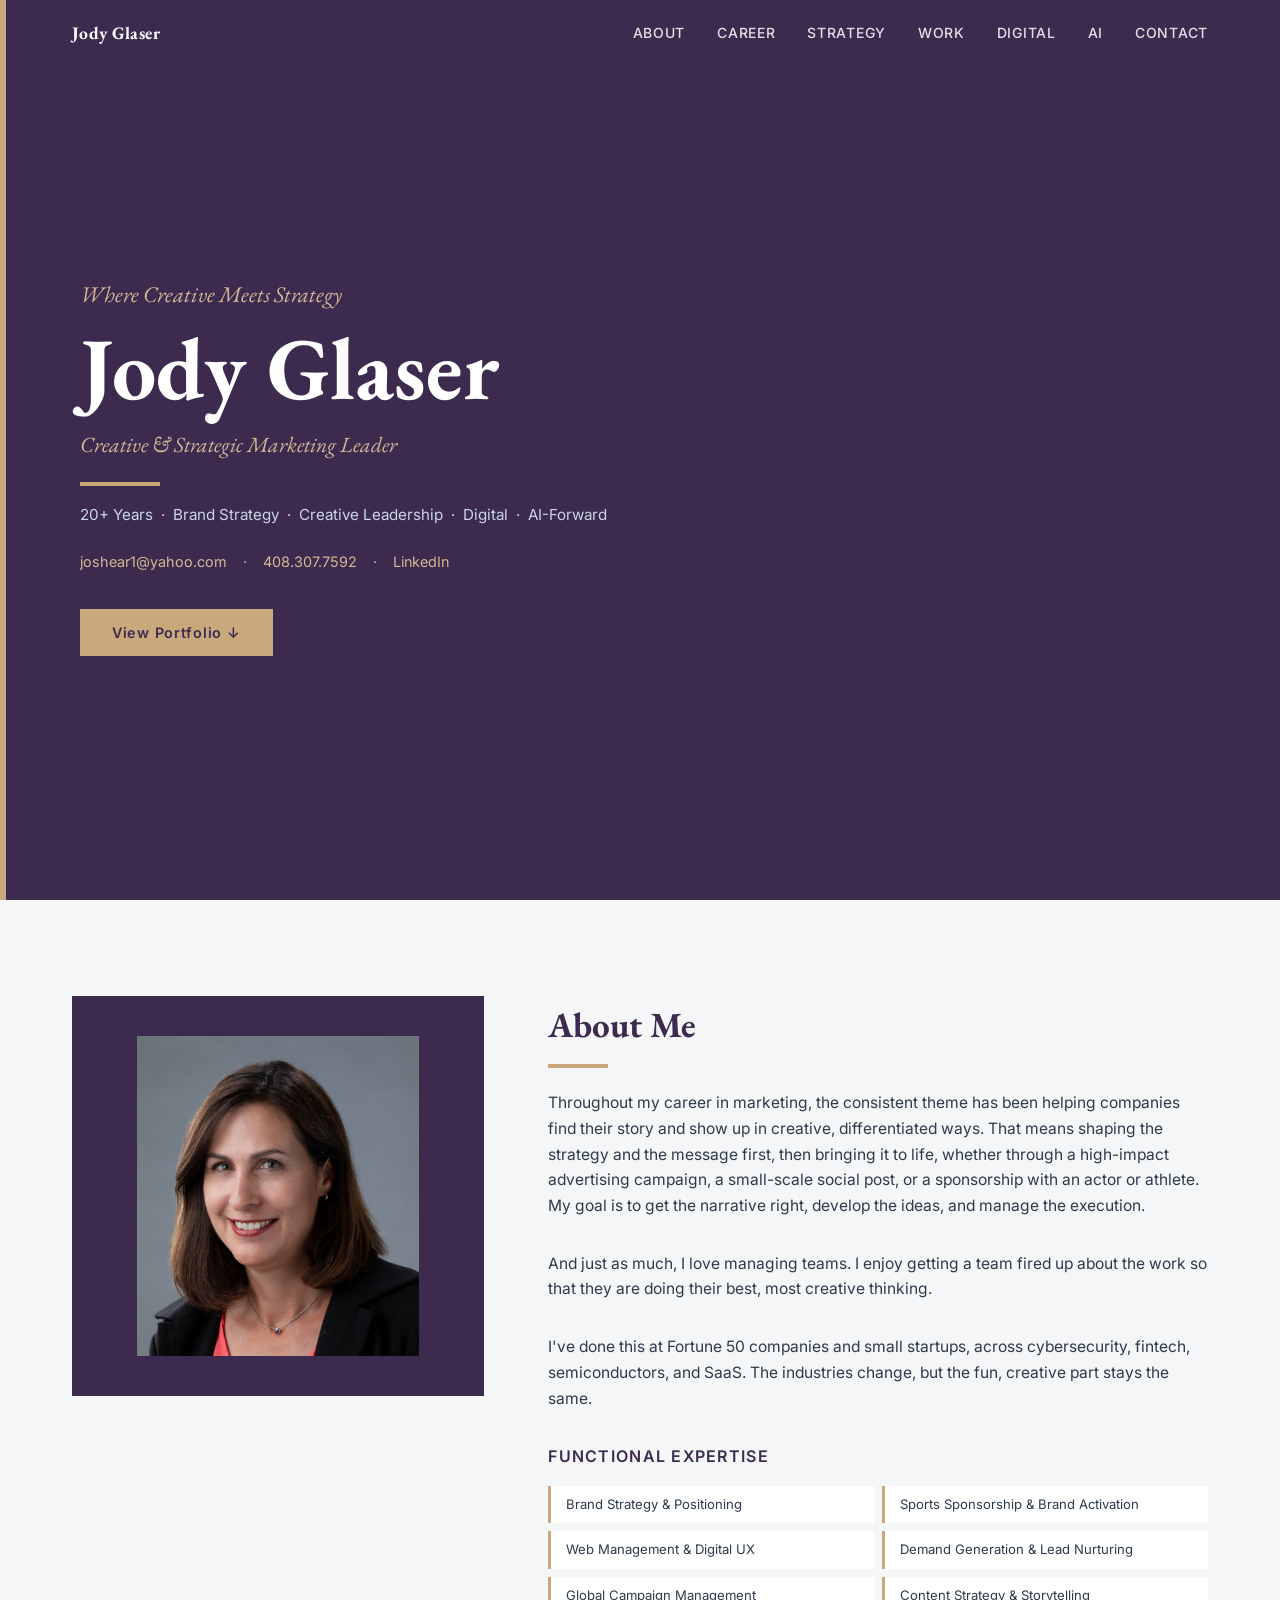
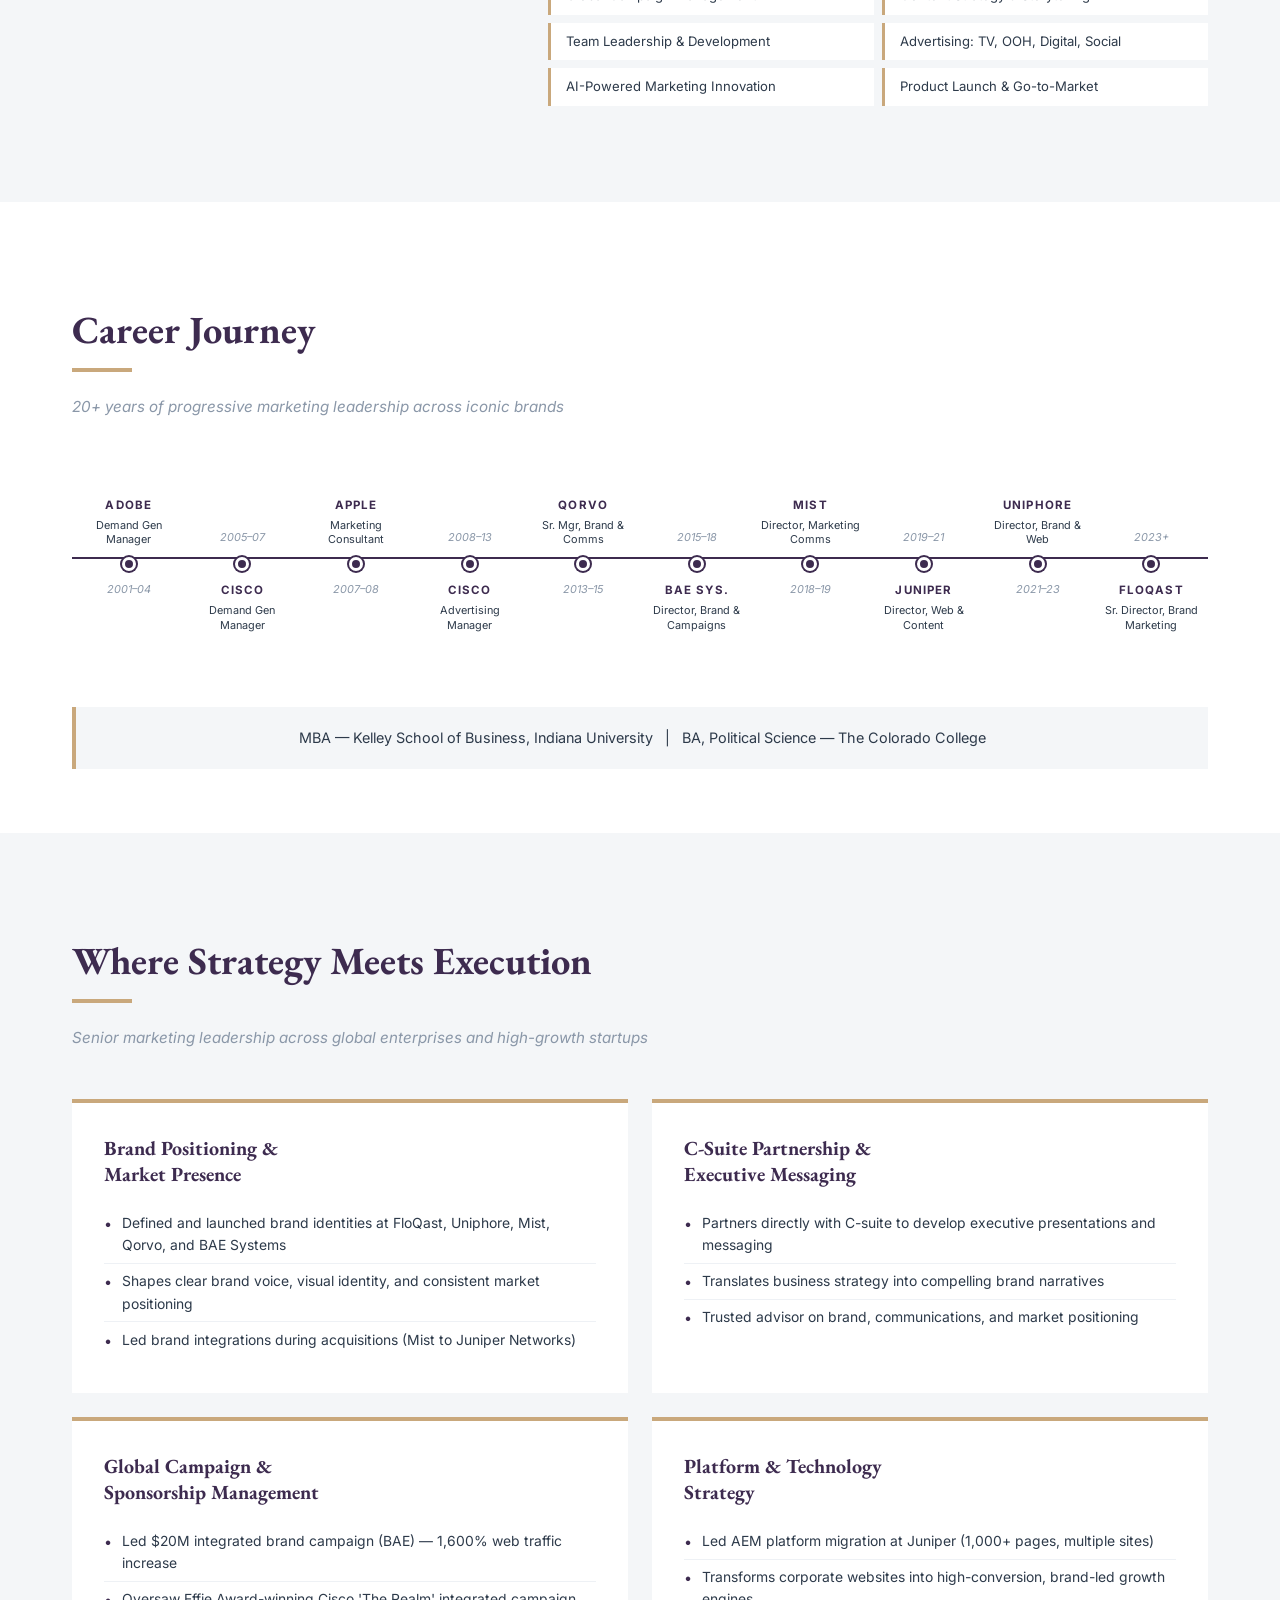
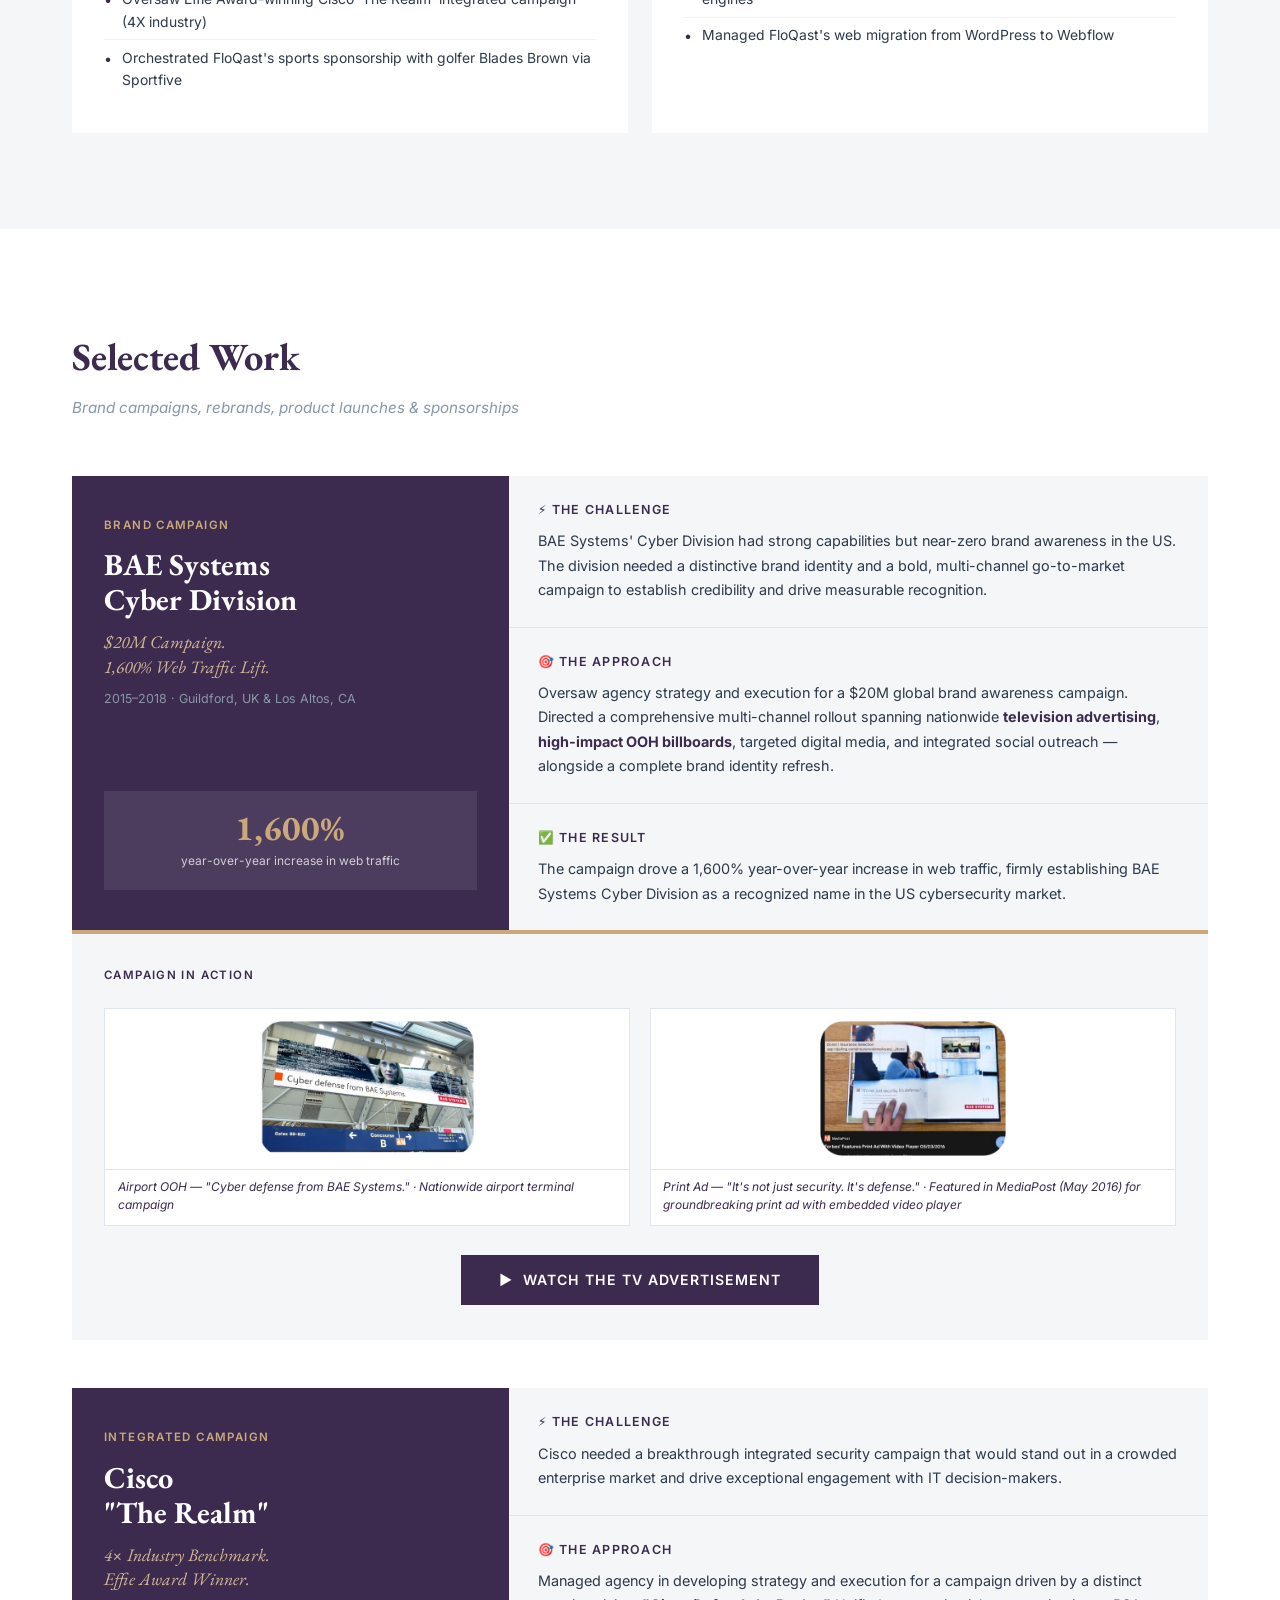
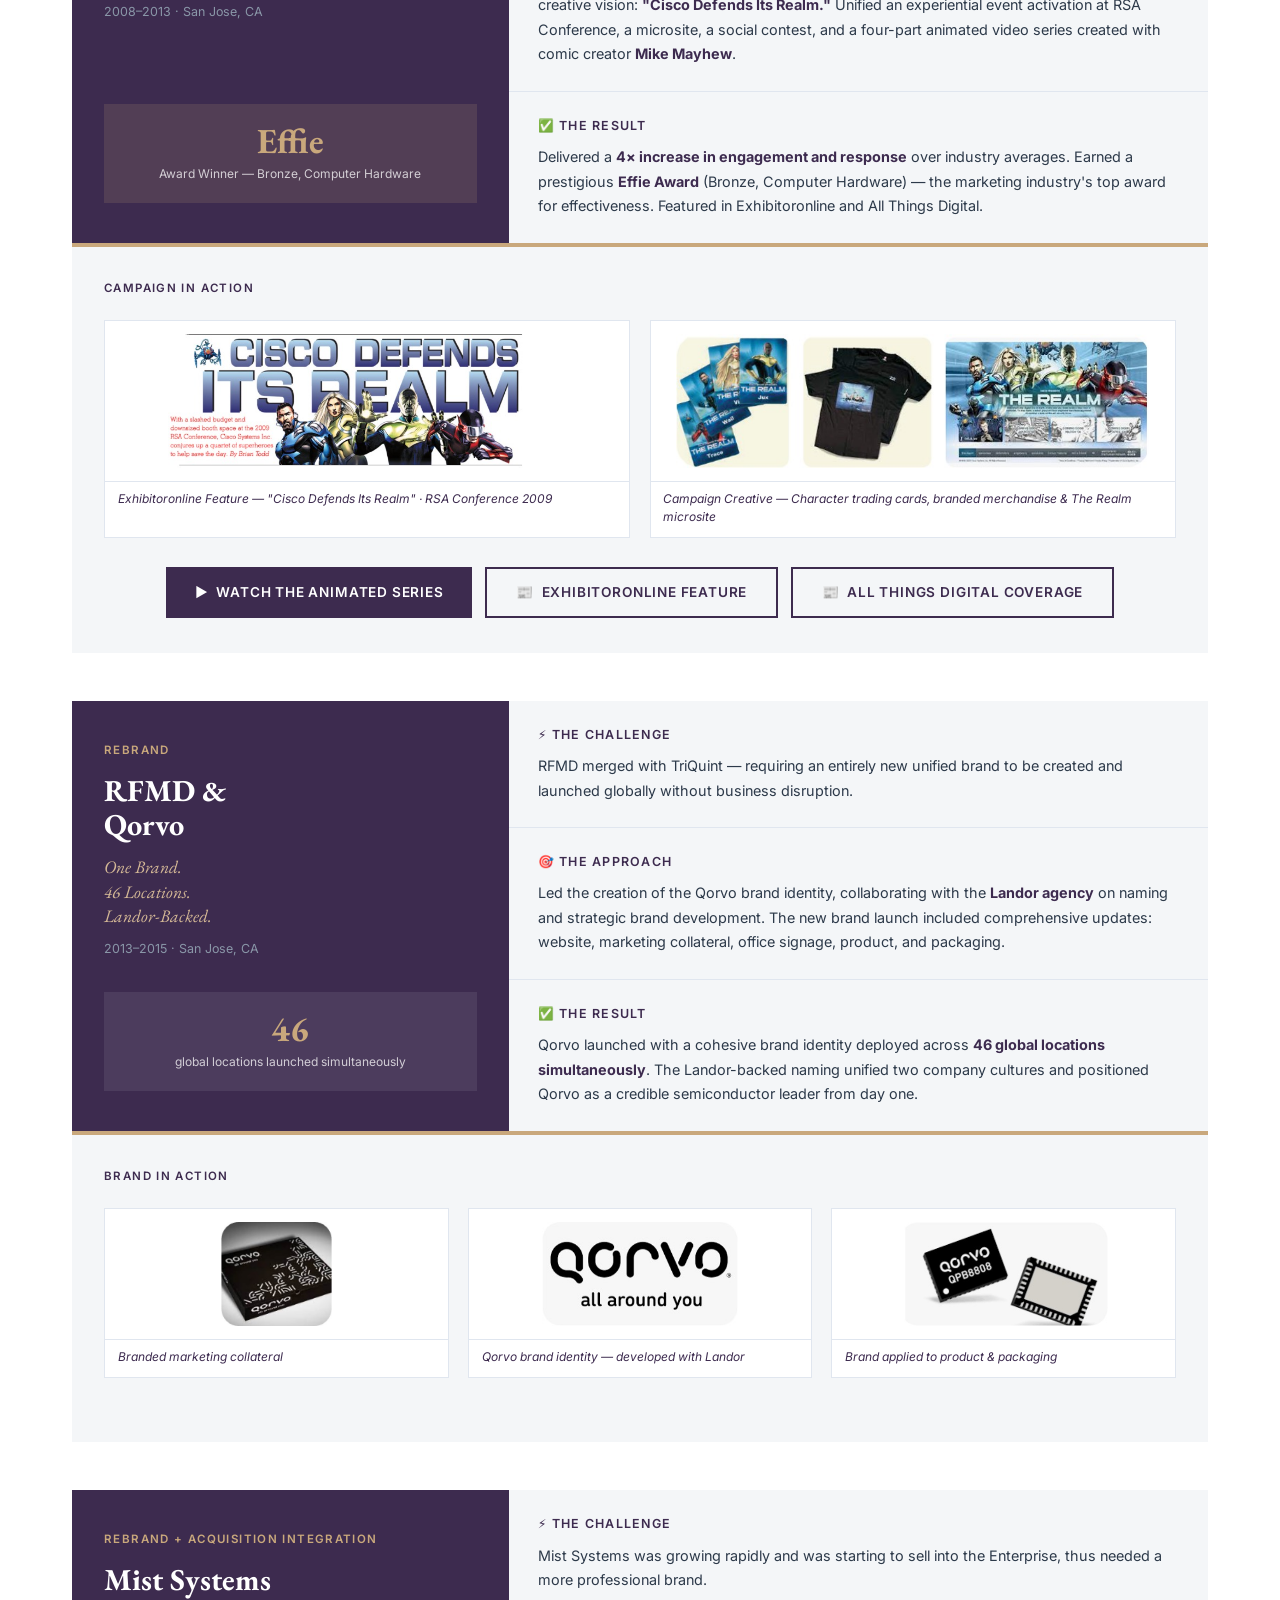
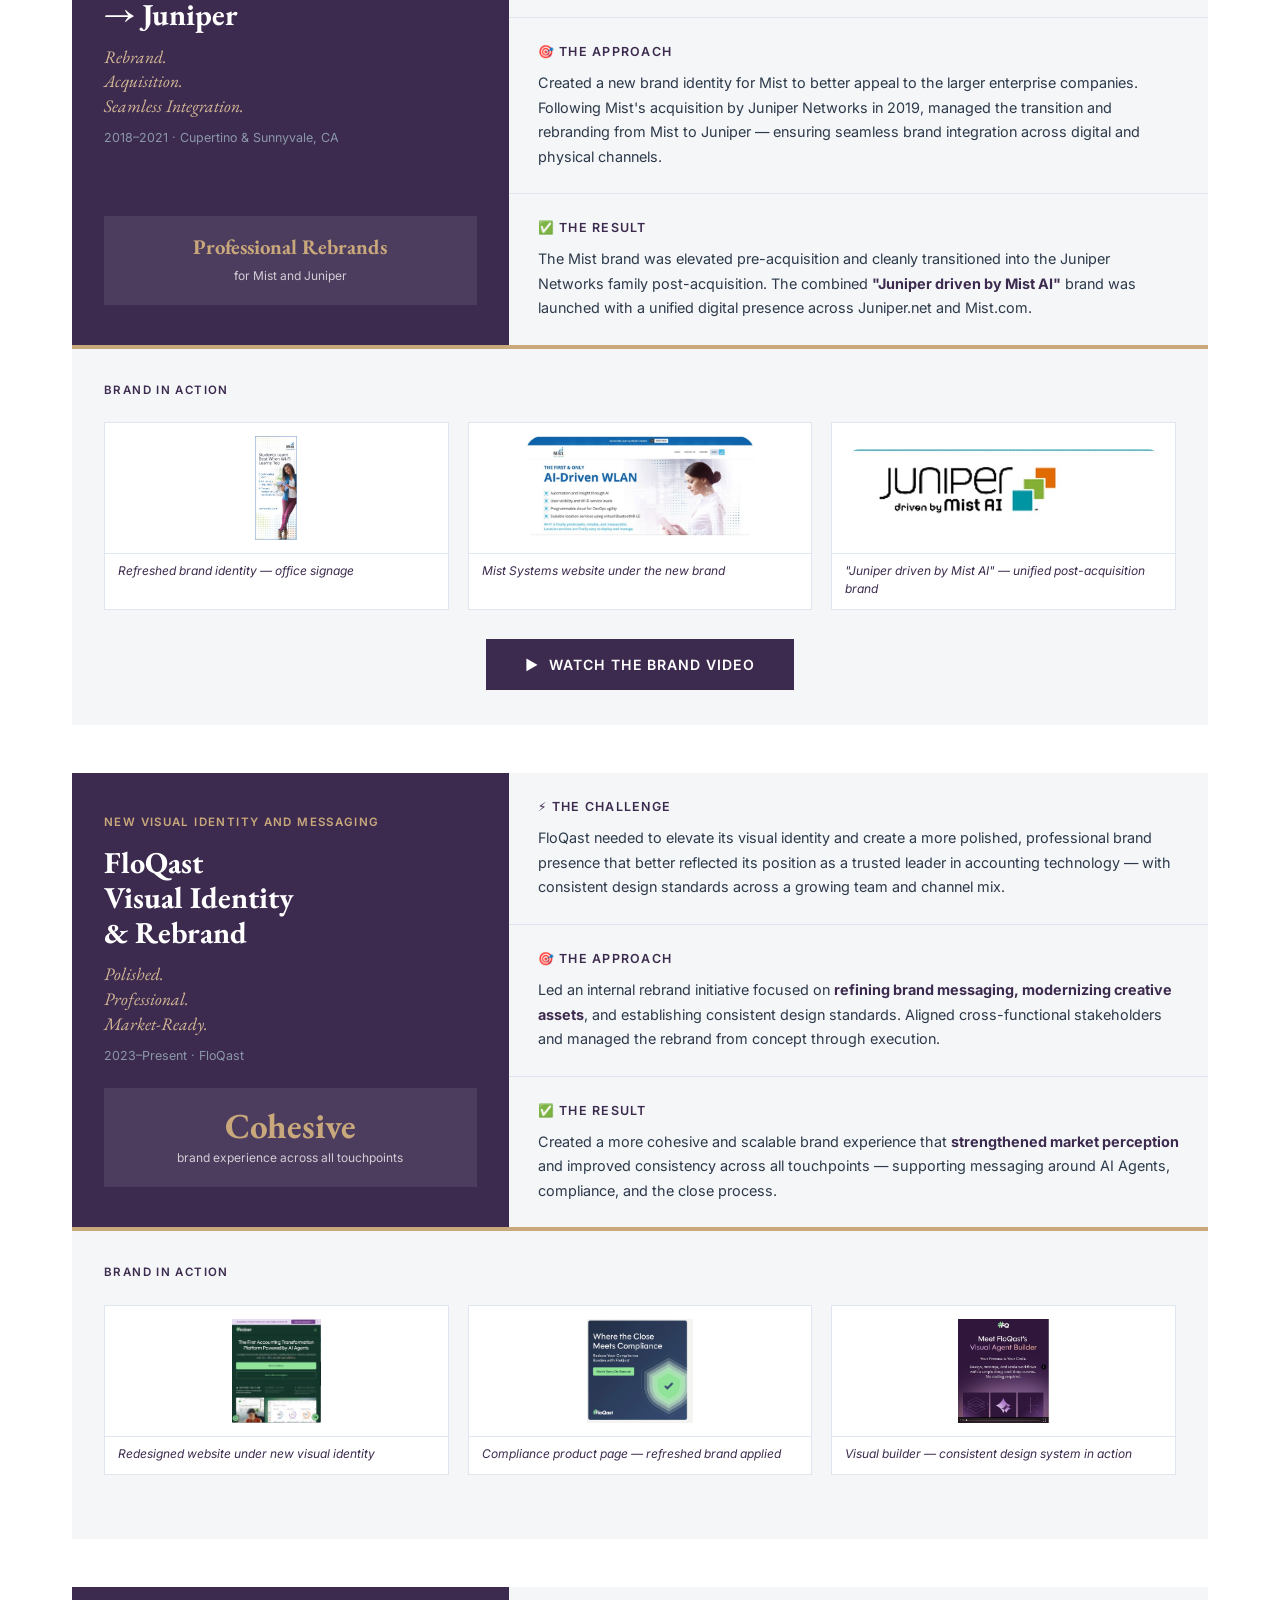
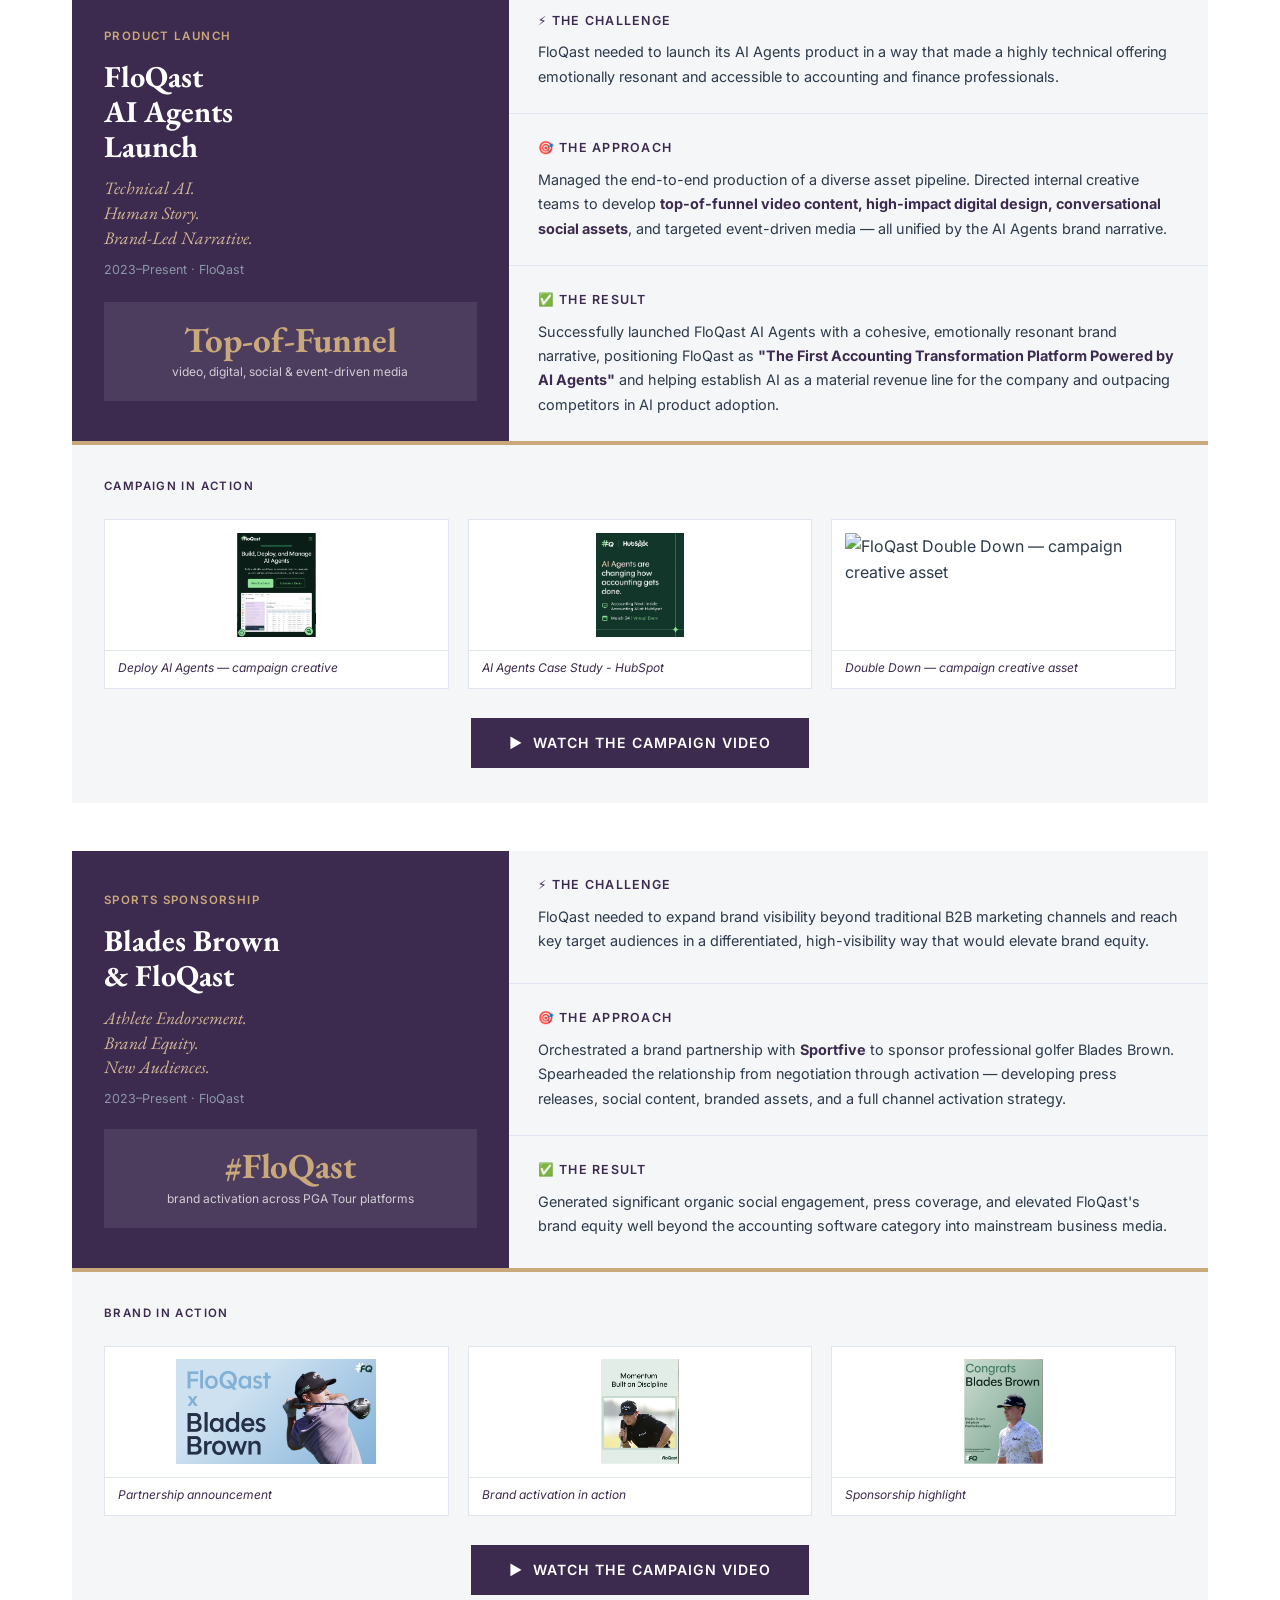
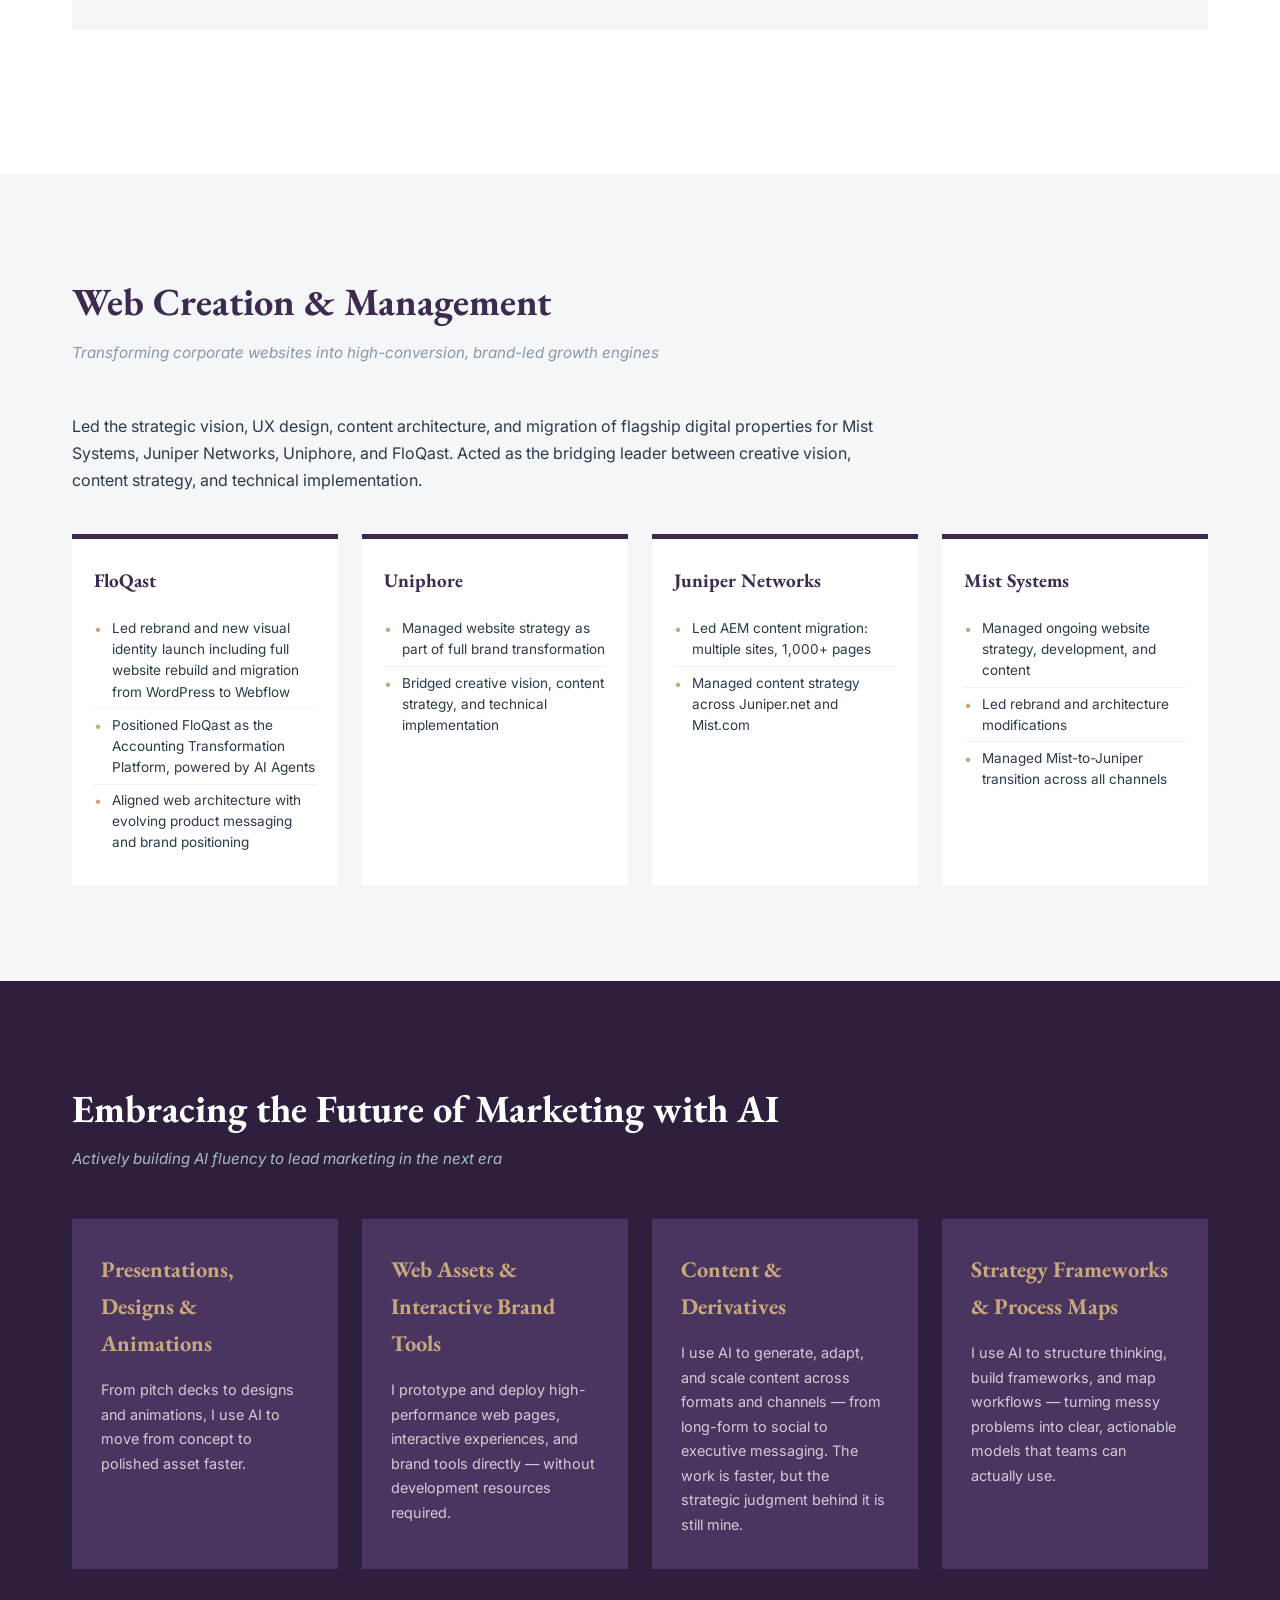
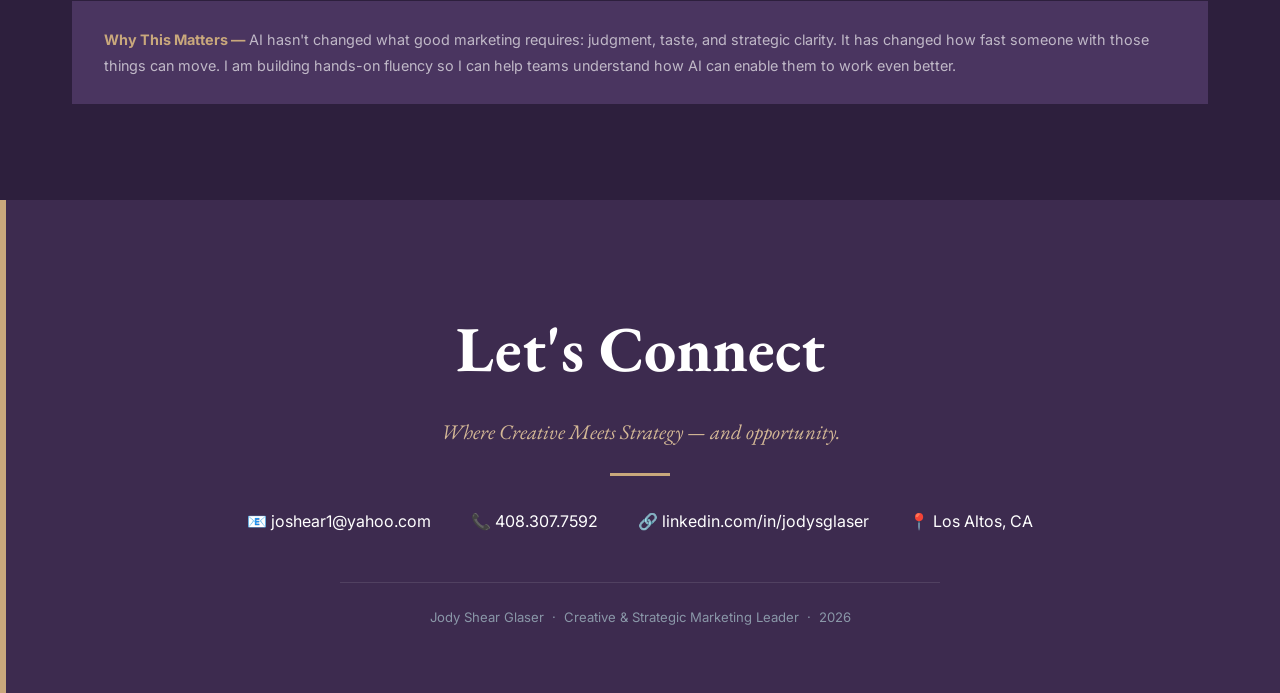
==== commit 43e7abb9: "Restore original portfolio homepage The creative director page was accidentally uploaded over the ro" ====
--- a/index.html
+++ b/index.html
@@ -3,153 +3,22 @@
 <head>
   <meta charset="UTF-8" />
   <meta name="viewport" content="width=device-width, initial-scale=1.0" />
-  <title>Jody Glaser | Creative Director &amp; In-House Brand Leader</title>
+  <title>Jody Glaser — Creative & Strategic Marketing Leader</title>
   <link rel="preconnect" href="https://fonts.googleapis.com" />
   <link rel="preconnect" href="https://fonts.gstatic.com" crossorigin />
   <link href="https://fonts.googleapis.com/css2?family=EB+Garamond:ital,wght@0,400;0,700;1,400;1,700&family=Inter:wght@300;400;500;600&display=swap" rel="stylesheet" />
-  <link rel="stylesheet" href="../style.css" />
-  <style>
-    /* ── Vanta page: light gray + blue palette (overrides shared style.css) ── */
-    :root {
-      --navy:  #1F4E79;   /* primary blue */
-      --navy2: #2E6DA4;   /* accent blue */
-      --navy3: #173B5C;   /* deep blue */
-      --gold:  #2E6DA4;   /* former gold accent, now blue */
-      --gold2: #BFD7EE;   /* light blue on dark backgrounds */
-      --sky:   #E6EEF6;   /* light blue-gray panels */
-      --lgray: #F4F6F8;
-      --mgray: #667587;
-      --dgray: #1C2B3A;
-      --line:  #DDE3EA;
-    }
-    body { background: #fff; }
-    a { color: var(--navy2); }
-    a:hover { color: var(--navy); }
-
-    /* Nav: light, always legible */
-    #nav, #nav.scrolled {
-      background: rgba(255,255,255,0.96);
-      border-bottom: 1px solid var(--line);
-      box-shadow: none;
-    }
-    #nav.scrolled { box-shadow: 0 2px 14px rgba(28,43,58,0.08); }
-    .nav-name { color: var(--navy); }
-    .nav-links a { color: var(--dgray); }
-    .nav-links a:hover { color: var(--navy2); }
-    .nav-toggle { color: var(--navy); }
-
-    /* Hero */
-    #hero { background: linear-gradient(135deg, #F4F6F8 0%, #E6EEF6 100%); }
-    .gold-stripe { background: var(--navy); }
-    #hero h1 { color: var(--navy); }
-    .hero-sub { color: var(--navy2); }
-    .hero-rule { background: var(--navy2); }
-    .hero-desc { color: var(--mgray); }
-    .hero-content { max-width: 1100px; }
-    @media (min-width: 1000px) { .hero-desc { white-space: nowrap; } }
-    .hero-links { color: var(--mgray); }
-    .hero-links a { color: var(--navy2); }
-    .hero-links .dot { color: #A7B3C1; }
-    .hero-cta { background: var(--navy); color: #fff; }
-    .hero-cta:hover { background: var(--navy2); color: #fff; }
-
-    /* About */
-    #about { background: #fff; }
-    .about-left { background: var(--sky); }
-    .gold-rule { background: var(--navy2); }
-    .competencies span { background: var(--lgray); border-left-color: var(--navy2); }
-
-    /* Numbers */
-    #numbers { background: var(--sky); }
-    .section-title.light { color: var(--navy); }
-    .section-sub.light { color: var(--mgray); }
-    .stat-card { border: 1px solid var(--line); border-top: 4px solid var(--navy2); }
-    .stat-card.effie { border-top: 4px solid var(--navy); }
-    .stat-num { color: var(--navy); }
-
-    /* Case studies */
-    .case-study { border: 1px solid var(--line); margin-bottom: 4rem; }
-    .navy, .dark-navy, .darkest-navy, .forest, .slate-blue,
-    .dark-green, .dark-indigo, .dark-emerald { background: var(--navy); }
-    .case-category { color: var(--gold2); }
-    .case-subtitle { color: #DCE8F4; }
-    .case-period { color: #A9C3DC; }
-    .case-callout, .effie-callout { background: rgba(255,255,255,0.1); }
-    .callout-num { color: #fff; }
-    .case-card { background: var(--lgray); border-bottom-color: var(--line); }
-    .case-card strong { color: var(--navy); }
-
-    /* Showcase gallery: large, natural-ratio visuals */
-    .campaign-gallery {
-      background: #fff; border-top: 1px solid var(--line);
-      padding: 2.5rem 2.5rem 2.5rem;
-    }
-    .gallery-label { color: var(--navy2); font-size: 0.78rem; margin-bottom: 1.6rem; }
-    .showcase { display: flex; flex-direction: column; gap: 1.5rem; max-width: 720px; margin: 0 auto 2rem; }
-    /* Tile rows: equal-size frames so every image lines up */
-    .tiles { display: flex; flex-wrap: wrap; justify-content: center; gap: 1.25rem; }
-    .tiles .gallery-figure {
-      flex: 0 0 calc((100% - 1.25rem) / 2);
-      aspect-ratio: 4 / 5; padding: 0.9rem;
-      display: flex; align-items: center; justify-content: center;
-    }
-    .tiles.landscape .gallery-figure { aspect-ratio: 4 / 3; }
-    .tiles.three .gallery-figure { flex-basis: calc((100% - 2.5rem) / 3); aspect-ratio: 1 / 1; }
-    .tiles .gallery-figure img { width: 100%; height: 100%; object-fit: contain; }
-    .gallery-figure {
-      margin: 0; background: var(--lgray);
-      border: 1px solid var(--line); display: block;
-    }
-    .gallery-figure img {
-      width: 100%; height: auto; display: block; cursor: zoom-in;
-      transition: opacity 0.2s;
-    }
-    .gallery-figure img:hover { opacity: 0.92; }
-    .gallery-figure figcaption {
-      font-size: 0.8rem; color: var(--mgray); font-style: normal;
-      padding: 0.7rem 1rem; border-top: 1px solid var(--line); background: #fff;
-    }
-    .tv-ad-btn, .gallery-link-btn { background: var(--navy); }
-    .tv-ad-btn:hover, .gallery-link-btn:hover { background: var(--navy2); color: #fff !important; }
-    .gallery-link-btn.secondary { color: var(--navy) !important; border-color: var(--navy); }
-    .gallery-link-btn.secondary:hover { background: var(--navy); color: #fff !important; }
-
-    /* Web */
-    #web { background: var(--lgray); }
-    .web-card { border-top-color: var(--navy2); }
-    .web-card li::before { color: var(--navy2); }
-
-    /* AI */
-    #ai { background: #fff; }
-    .ai-card { background: var(--lgray); border-top: 4px solid var(--navy2); }
-    .ai-tool.teal, .ai-tool.green, .ai-tool.purple { color: var(--navy); }
-    .ai-card p { color: var(--dgray); }
-    .ai-insight { background: var(--sky); color: var(--dgray); border-left: 4px solid var(--navy); }
-    .ai-insight strong { color: var(--navy); }
-
-    /* Contact */
-    #contact { background: var(--navy); }
-    #contact .gold-stripe { background: var(--gold2); }
-    .contact-tagline { color: var(--gold2); }
-    .contact-rule { background: var(--gold2); }
-    .contact-links a:hover { color: var(--gold2); }
-    .contact-footer { color: #A9C3DC; }
-
-    /* Lightbox */
-    .lightbox {
-      position: fixed; inset: 0; z-index: 200; display: none;
-      align-items: center; justify-content: center;
-      background: rgba(15,28,42,0.9); padding: 2rem; cursor: zoom-out;
-    }
-    .lightbox.open { display: flex; }
-    .lightbox img { max-width: 100%; max-height: 100%; box-shadow: 0 10px 40px rgba(0,0,0,0.4); }
-
-    @media (max-width: 900px) { .campaign-gallery { padding: 1.8rem 1.2rem; } }
-    @media (max-width: 640px) {
-      .nav-links { background: #fff; border-bottom: 1px solid var(--line); }
-      .tiles .gallery-figure, .tiles.three .gallery-figure { flex-basis: 100%; }
-    }
-  </style>
+  <link rel="stylesheet" href="style.css" />
+
+  <!-- Open Graph / Social Preview -->
+  <meta property="og:title" content="Jody Glaser — Creative &amp; Strategic Marketing Leader" />
+  <meta property="og:description" content="20+ years of brand strategy, global campaigns, and creative leadership across technology, cybersecurity, fintech, and more." />
+  <meta property="og:image" content="https://joglaser1.github.io/images/og-preview.jpg" />
+  <meta property="og:url" content="https://joglaser1.github.io" />
+  <meta property="og:type" content="website" />
+  <meta name="twitter:card" content="summary_large_image" />
+  <meta name="twitter:title" content="Jody Glaser — Creative &amp; Strategic Marketing Leader" />
+  <meta name="twitter:description" content="20+ years of brand strategy, global campaigns, and creative leadership across technology, cybersecurity, fintech, and more." />
+  <meta name="twitter:image" content="https://joglaser1.github.io/images/og-preview.jpg" />
 </head>
 <body>
 
@@ -160,8 +29,11 @@
     <button class="nav-toggle" aria-label="Menu">&#9776;</button>
     <ul class="nav-links">
       <li><a href="#about">About</a></li>
-      <li><a href="#numbers">Impact</a></li>
+      <li><a href="#career">Career</a></li>
+      <li><a href="#strategy">Strategy</a></li>
       <li><a href="#work">Work</a></li>
+      <li><a href="#web">Digital</a></li>
+      <li><a href="#ai">AI</a></li>
       <li><a href="#contact">Contact</a></li>
     </ul>
   </div>
@@ -171,10 +43,11 @@
 <section id="hero">
   <div class="gold-stripe"></div>
   <div class="hero-content">
+    <p class="hero-tagline">Where Creative Meets Strategy</p>
     <h1>Jody Glaser</h1>
-    <p class="hero-sub">Creative Director &amp; In-House Brand Leader</p>
+    <p class="hero-sub">Creative &amp; Strategic Marketing Leader</p>
     <div class="hero-rule"></div>
-    <p class="hero-desc">20+ Years &nbsp;·&nbsp; B2B SaaS &amp; Technology &nbsp;·&nbsp; Creative Teams &amp; Systems &nbsp;·&nbsp; Product-Brand Integration &nbsp;·&nbsp; AI-Forward</p>
+    <p class="hero-desc">20+ Years &nbsp;·&nbsp; Brand Strategy &nbsp;·&nbsp; Creative Leadership &nbsp;·&nbsp; Digital &nbsp;·&nbsp; AI-Forward</p>
     <div class="hero-links">
       <a href="mailto:joshear1@yahoo.com">joshear1@yahoo.com</a>
       <span class="dot">·</span>
@@ -190,70 +63,210 @@
 <section id="about">
   <div class="container two-col">
     <div class="about-left">
-      <img src="../images/jody-headshot.jpg" alt="Jody Glaser, Creative Director and In-House Brand Leader" class="about-photo" />
+      <img src="images/jody-headshot.jpg" alt="Jody Glaser — Creative &amp; Strategic Marketing Leader" class="about-photo" />
     </div>
     <div class="about-right">
       <h2>About Me</h2>
       <div class="gold-rule"></div>
-
-      <p>Creative and brand leader with 20+ years building in-house creative functions at B2B technology companies, from high-growth startups to global enterprises. Known for building and mentoring senior creative talent, developing creative systems and processes from scratch, and translating complex B2B products into consumer-grade creative that moves markets.</p>
-
-      <p>Deep expertise spanning brand strategy, visual identity, integrated campaigns, and product-brand integration, with a track record of leading agencies and internal teams to deliver award-winning work at scale across FloQast, Juniper Networks, Uniphore, Mist Systems, BAE Systems, and Cisco.</p>
-
-      <h3>Core Competencies</h3>
+      <p>Throughout my career in marketing, the consistent theme has been helping companies find their story and show up in creative, differentiated ways. That means shaping the strategy and the message first, then bringing it to life, whether through a high-impact advertising campaign, a small-scale social post, or a sponsorship with an actor or athlete. My goal is to get the narrative right, develop the ideas, and manage the execution.</p>
+      <p>And just as much, I love managing teams. I enjoy getting a team fired up about the work so that they are doing their best, most creative thinking.</p>
+      <p>I've done this at Fortune 50 companies and small startups, across cybersecurity, fintech, semiconductors, and SaaS. The industries change, but the fun, creative part stays the same.</p>
+
+      <h3>Functional Expertise</h3>
       <div class="competencies">
-        <span>Creative Team Leadership &amp; Mentorship</span>
-        <span>Brand-Product Integration</span>
-        <span>Creative Systems &amp; Process Development</span>
-        <span>In-House Creative Function Building</span>
-        <span>B2B SaaS Brand Strategy</span>
-        <span>Translating Complex Products to Compelling Creative</span>
-        <span>Cross-Functional Stakeholder Partnership</span>
-        <span>Operational Excellence &amp; Capacity Planning</span>
-        <span>Integrated Campaign Management</span>
-        <span>AI-Powered Creative Workflows</span>
+        <span>Brand Strategy &amp; Positioning</span>
+        <span>Sports Sponsorship &amp; Brand Activation</span>
+        <span>Web Management &amp; Digital UX</span>
+        <span>Demand Generation &amp; Lead Nurturing</span>
+        <span>Global Campaign Management</span>
+        <span>Content Strategy &amp; Storytelling</span>
+        <span>Team Leadership &amp; Development</span>
+        <span>Advertising: TV, OOH, Digital, Social</span>
+        <span>AI-Powered Marketing Innovation</span>
+        <span>Product Launch &amp; Go-to-Market</span>
       </div>
     </div>
   </div>
 </section>
 
-<!-- ── BY THE NUMBERS ────────────────────────────────────────────── -->
-<section id="numbers">
+<!-- ── CAREER JOURNEY ─────────────────────────────────────────────── -->
+<section id="career">
   <div class="container">
-    <h2 class="section-title light">Impact by the Numbers</h2>
-    <p class="section-sub light">A career defined by measurable, award-winning outcomes</p>
-    <div class="stats-grid">
-      <div class="stat-card">
-        <div class="stat-num">10</div>
-        <div class="stat-label">Senior creatives led<br>at FloQast</div>
-      </div>
-      <div class="stat-card">
-        <div class="stat-num">1,600%</div>
-        <div class="stat-label">Web traffic increase<br>(BAE Systems campaign)</div>
-      </div>
-      <div class="stat-card">
-        <div class="stat-num">$20M</div>
-        <div class="stat-label">Brand campaign<br>budget managed</div>
-      </div>
-      <div class="stat-card effie">
-        <div class="stat-num">Effie</div>
-        <div class="stat-label">Award winner, Cisco<br>"The Realm" campaign</div>
-      </div>
-      <div class="stat-card">
-        <div class="stat-num">4×</div>
-        <div class="stat-label">Industry benchmark,<br>Cisco The Realm</div>
-      </div>
-      <div class="stat-card">
-        <div class="stat-num">70%</div>
-        <div class="stat-label">Increase in CTR,<br>FloQast Ads</div>
-      </div>
-      <div class="stat-card">
-        <div class="stat-num">9.7%</div>
-        <div class="stat-label">Engagement,<br>FloQast LinkedIn</div>
-      </div>
-      <div class="stat-card">
-        <div class="stat-num">1,000+</div>
-        <div class="stat-label">Web pages migrated<br>to AEM at Juniper</div>
+    <h2 class="section-title">Career Journey</h2>
+    <div class="gold-rule"></div>
+    <p class="section-sub">20+ years of progressive marketing leadership across iconic brands</p>
+
+    <div class="timeline-wrap">
+      <div class="timeline-items">
+
+        <!-- 1: ADOBE — company above, date below -->
+        <div class="tl-item">
+          <div class="tl-top">
+            <strong class="tl-co">ADOBE</strong>
+            <span class="tl-role">Demand Gen Manager</span>
+          </div>
+          <div class="tl-dot"></div>
+          <div class="tl-btm">
+            <span class="tl-date">2001–04</span>
+          </div>
+        </div>
+
+        <!-- 2: CISCO — date above, company below -->
+        <div class="tl-item">
+          <div class="tl-top">
+            <span class="tl-date">2005–07</span>
+          </div>
+          <div class="tl-dot"></div>
+          <div class="tl-btm">
+            <strong class="tl-co">CISCO</strong>
+            <span class="tl-role">Demand Gen Manager</span>
+          </div>
+        </div>
+
+        <!-- 3: APPLE — company above, date below -->
+        <div class="tl-item">
+          <div class="tl-top">
+            <strong class="tl-co">APPLE</strong>
+            <span class="tl-role">Marketing Consultant</span>
+          </div>
+          <div class="tl-dot"></div>
+          <div class="tl-btm">
+            <span class="tl-date">2007–08</span>
+          </div>
+        </div>
+
+        <!-- 4: CISCO — date above, company below -->
+        <div class="tl-item">
+          <div class="tl-top">
+            <span class="tl-date">2008–13</span>
+          </div>
+          <div class="tl-dot"></div>
+          <div class="tl-btm">
+            <strong class="tl-co">CISCO</strong>
+            <span class="tl-role">Advertising Manager</span>
+          </div>
+        </div>
+
+        <!-- 5: QORVO — company above, date below -->
+        <div class="tl-item">
+          <div class="tl-top">
+            <strong class="tl-co">QORVO</strong>
+            <span class="tl-role">Sr. Mgr, Brand &amp; Comms</span>
+          </div>
+          <div class="tl-dot"></div>
+          <div class="tl-btm">
+            <span class="tl-date">2013–15</span>
+          </div>
+        </div>
+
+        <!-- 6: BAE SYS. — date above, company below -->
+        <div class="tl-item">
+          <div class="tl-top">
+            <span class="tl-date">2015–18</span>
+          </div>
+          <div class="tl-dot"></div>
+          <div class="tl-btm">
+            <strong class="tl-co">BAE SYS.</strong>
+            <span class="tl-role">Director, Brand &amp; Campaigns</span>
+          </div>
+        </div>
+
+        <!-- 7: MIST — company above, date below -->
+        <div class="tl-item">
+          <div class="tl-top">
+            <strong class="tl-co">MIST</strong>
+            <span class="tl-role">Director, Marketing Comms</span>
+          </div>
+          <div class="tl-dot"></div>
+          <div class="tl-btm">
+            <span class="tl-date">2018–19</span>
+          </div>
+        </div>
+
+        <!-- 8: JUNIPER — date above, company below -->
+        <div class="tl-item">
+          <div class="tl-top">
+            <span class="tl-date">2019–21</span>
+          </div>
+          <div class="tl-dot"></div>
+          <div class="tl-btm">
+            <strong class="tl-co">JUNIPER</strong>
+            <span class="tl-role">Director, Web &amp; Content</span>
+          </div>
+        </div>
+
+        <!-- 9: UNIPHORE — company above, date below -->
+        <div class="tl-item">
+          <div class="tl-top">
+            <strong class="tl-co">UNIPHORE</strong>
+            <span class="tl-role">Director, Brand &amp; Web</span>
+          </div>
+          <div class="tl-dot"></div>
+          <div class="tl-btm">
+            <span class="tl-date">2021–23</span>
+          </div>
+        </div>
+
+        <!-- 10: FLOQAST — date above, company below -->
+        <div class="tl-item">
+          <div class="tl-top">
+            <span class="tl-date">2023+</span>
+          </div>
+          <div class="tl-dot"></div>
+          <div class="tl-btm">
+            <strong class="tl-co">FLOQAST</strong>
+            <span class="tl-role">Sr. Director, Brand Marketing</span>
+          </div>
+        </div>
+
+      </div><!-- /.timeline-items -->
+    </div><!-- /.timeline-wrap -->
+
+    <div class="education-bar">
+      MBA — Kelley School of Business, Indiana University &nbsp;&nbsp;|&nbsp;&nbsp; BA, Political Science — The Colorado College
+    </div>
+  </div>
+</section>
+
+<!-- ── WHERE STRATEGY MEETS EXECUTION ────────────────────────────── -->
+<section id="strategy">
+  <div class="container">
+    <h2 class="section-title">Where Strategy Meets Execution</h2>
+    <div class="gold-rule"></div>
+    <p class="section-sub">Senior marketing leadership across global enterprises and high-growth startups</p>
+
+    <div class="strategy-grid">
+      <div class="strategy-card">
+        <h3>Brand Positioning &amp;<br>Market Presence</h3>
+        <ul>
+          <li>Defined and launched brand identities at FloQast, Uniphore, Mist, Qorvo, and BAE Systems</li>
+          <li>Shapes clear brand voice, visual identity, and consistent market positioning</li>
+          <li>Led brand integrations during acquisitions (Mist to Juniper Networks)</li>
+        </ul>
+      </div>
+      <div class="strategy-card">
+        <h3>C-Suite Partnership &amp;<br>Executive Messaging</h3>
+        <ul>
+          <li>Partners directly with C-suite to develop executive presentations and messaging</li>
+          <li>Translates business strategy into compelling brand narratives</li>
+          <li>Trusted advisor on brand, communications, and market positioning</li>
+        </ul>
+      </div>
+      <div class="strategy-card">
+        <h3>Global Campaign &amp;<br>Sponsorship Management</h3>
+        <ul>
+          <li>Led $20M integrated brand campaign (BAE) — 1,600% web traffic increase</li>
+          <li>Oversaw Effie Award-winning Cisco 'The Realm' integrated campaign (4X industry)</li>
+          <li>Orchestrated FloQast's sports sponsorship with golfer Blades Brown via Sportfive</li>
+        </ul>
+      </div>
+      <div class="strategy-card">
+        <h3>Platform &amp; Technology<br>Strategy</h3>
+        <ul>
+          <li>Led AEM platform migration at Juniper (1,000+ pages, multiple sites)</li>
+          <li>Transforms corporate websites into high-conversion, brand-led growth engines</li>
+          <li>Managed FloQast's web migration from WordPress to Webflow</li>
+        </ul>
       </div>
     </div>
   </div>
@@ -263,116 +276,15 @@
 <section id="work">
   <div class="container">
     <h2 class="section-title">Selected Work</h2>
-    <p class="section-sub">Leading creative teams, building brand systems, and launching products in B2B technology</p>
-
-    <!-- FloQast Brand System & Rebrand -->
-    <article class="case-study">
-      <div class="case-left dark-green">
-        <div class="case-category">IN-HOUSE CREATIVE LEADERSHIP · B2B SaaS</div>
-        <h3>FloQast<br>Brand System<br>&amp; Rebrand</h3>
-        <p class="case-subtitle">Built from Scratch.<br>Scaled Across the Team.<br>Market-Ready.</p>
-        <p class="case-period">2023-2026 · FloQast</p>
-        <div class="case-callout">
-          <div class="callout-num">Cohesive</div>
-          <div class="callout-label">creative system built and deployed across a growing team</div>
-        </div>
-      </div>
-      <div class="case-right">
-        <div class="case-card">
-          <div class="case-card-title">⚡ THE CHALLENGE</div>
-          <p>FloQast needed to elevate its visual identity and build a scalable creative system, establishing consistent design standards across a growing in-house team and expanding channel mix, while repositioning the brand for a larger enterprise market.</p>
-        </div>
-        <div class="case-card">
-          <div class="case-card-title">🎯 THE APPROACH</div>
-          <p>Led the internal rebrand as the creative function leader: <strong>building design standards and creative systems from scratch</strong>, aligning stakeholders across product, marketing, and leadership, and managing execution from concept through deployment. Developed processes for intake, prioritization, and review that the team could run independently.</p>
-        </div>
-        <div class="case-card">
-          <div class="case-card-title">✅ THE RESULT</div>
-          <p>A cohesive, scalable brand experience deployed across all channels and team members, with creative systems that <strong>improved team throughput, consistency, and quality</strong>, supporting messaging around AI Agents, compliance, and the accounting close process.</p>
-        </div>
-      </div>
-      <div class="campaign-gallery">
-        <div class="gallery-label">BRAND IN ACTION</div>
-        <div class="showcase">
-          <figure class="gallery-figure">
-            <img src="floqast-launch-stage.jpg" alt="FloQast new brand identity on the main stage" />
-          </figure>
-          <div class="tiles">
-            <figure class="gallery-figure">
-              <img src="../images/floqast-rebrand-website.jpg" alt="FloQast rebrand, new website design" />
-            </figure>
-            <figure class="gallery-figure">
-              <img src="floqast-cfo-email.jpg" alt="FloQast brand photography paired with product messaging" />
-            </figure>
-          </div>
-          <figure class="gallery-figure">
-            <img src="floqast-ad-system.jpg" alt="FloQast paid ad creative in the new brand system" />
-          </figure>
-        </div>
-      </div>
-    </article>
-
-    <!-- FloQast AI Agents -->
-    <article class="case-study">
-      <div class="case-left dark-indigo">
-        <div class="case-category">PRODUCT LAUNCH · CREATIVE DIRECTION</div>
-        <h3>FloQast<br>AI Agents<br>Launch</h3>
-        <p class="case-subtitle">Complex Product.<br>Human Story.<br>Brand-Led Narrative.</p>
-        <p class="case-period">2023-2026 · FloQast</p>
-        <div class="case-callout">
-          <div class="callout-num">Consumer-Grade</div>
-          <div class="callout-label">creative for a technically complex B2B product</div>
-        </div>
-      </div>
-      <div class="case-right">
-        <div class="case-card">
-          <div class="case-card-title">⚡ THE CHALLENGE</div>
-          <p>Translate a highly technical AI product into creative that would be emotionally resonant and accessible to accounting and finance professionals, without dumbing it down or losing the product's precision.</p>
-        </div>
-        <div class="case-card">
-          <div class="case-card-title">🎯 THE APPROACH</div>
-          <p>Led the creative direction and managed an internal team through end-to-end production of a full asset pipeline: <strong>top-of-funnel video, high-impact digital, social assets, and event-driven media</strong>, all built around a single unified brand narrative. Provided clear creative standards and feedback to keep quality high across a fast-moving launch timeline.</p>
-        </div>
-        <div class="case-card">
-          <div class="case-card-title">✅ THE RESULT</div>
-          <p>Successfully launched FloQast AI Agents with a cohesive, emotionally resonant creative program, positioning FloQast as <strong>"The First Accounting Transformation Platform Powered by AI Agents"</strong> and demonstrating that B2B creative can meet a consumer-grade bar.</p>
-        </div>
-      </div>
-      <div class="campaign-gallery">
-        <div class="gallery-label">CAMPAIGN IN ACTION</div>
-        <div class="showcase">
-          <div class="tiles three">
-            <figure class="gallery-figure">
-              <img src="../images/floqast-deploy-agents.jpg" alt="FloQast Deploy AI Agents campaign creative" />
-            </figure>
-            <figure class="gallery-figure">
-              <img src="floqast-agents-arrived.jpg" alt="FloQast AI Agents and Transform launch announcement" />
-            </figure>
-            <figure class="gallery-figure">
-              <img src="../images/floqast-ai-agents-hubspot.jpg" alt="FloQast AI Agents case study" />
-            </figure>
-            <figure class="gallery-figure">
-              <img src="floqademy-badge.jpg" alt="FloQademy AI Agent Builder certification badge" />
-            </figure>
-            <figure class="gallery-figure">
-              <img src="../images/Double-down.jpeg" alt="FloQast Double Down campaign creative asset" />
-            </figure>
-          </div>
-        </div>
-        <div class="gallery-cta">
-          <a href="https://www.youtube.com/watch?v=R3Up_kpayu8" target="_blank" rel="noopener noreferrer" class="tv-ad-btn">▶&nbsp; Watch the Campaign Video</a>
-        </div>
-      </div>
-    </article>
-
+    <p class="section-sub">Brand campaigns, rebrands, product launches &amp; sponsorships</p>
 
     <!-- BAE Systems -->
     <article class="case-study">
       <div class="case-left navy">
-        <div class="case-category">AGENCY LEADERSHIP · BRAND CAMPAIGN</div>
+        <div class="case-category">BRAND CAMPAIGN</div>
         <h3>BAE Systems<br>Cyber Division</h3>
-        <p class="case-subtitle">$20M Campaign.<br>Led Through Agency.<br>1,600% Lift.</p>
-        <p class="case-period">2015-2018 · Guildford, UK &amp; Los Altos, CA</p>
+        <p class="case-subtitle">$20M Campaign.<br>1,600% Web Traffic Lift.</p>
+        <p class="case-period">2015–2018 · Guildford, UK &amp; Los Altos, CA</p>
         <div class="case-callout">
           <div class="callout-num">1,600%</div>
           <div class="callout-label">year-over-year increase in web traffic</div>
@@ -381,78 +293,79 @@
       <div class="case-right">
         <div class="case-card">
           <div class="case-card-title">⚡ THE CHALLENGE</div>
-          <p>BAE Systems' Cyber Division had strong capabilities but near-zero brand awareness in the US. The challenge: build brand credibility and visibility from scratch with a complex, technical offering in a crowded, skeptical market.</p>
+          <p>BAE Systems' Cyber Division had strong capabilities but near-zero brand awareness in the US. The division needed a distinctive brand identity and a bold, multi-channel go-to-market campaign to establish credibility and drive measurable recognition.</p>
         </div>
         <div class="case-card">
           <div class="case-card-title">🎯 THE APPROACH</div>
-          <p>Directed agency strategy and execution for a $20M global brand awareness campaign, <strong>holding external creative teams to the same high standards as an internal function</strong>. Provided creative direction across TV, OOH, digital, and social, while managing timelines, stakeholders, and a global rollout across multiple markets.</p>
+          <p>Oversaw agency strategy and execution for a $20M global brand awareness campaign. Directed a comprehensive multi-channel rollout spanning nationwide <strong>television advertising</strong>, <strong>high-impact OOH billboards</strong>, targeted digital media, and integrated social outreach — alongside a complete brand identity refresh.</p>
         </div>
         <div class="case-card">
           <div class="case-card-title">✅ THE RESULT</div>
-          <p>A 1,600% year-over-year increase in web traffic, establishing BAE Systems Cyber Division as a recognized US cybersecurity brand.</p>
-        </div>
-      </div>
+          <p>The campaign drove a 1,600% year-over-year increase in web traffic, firmly establishing BAE Systems Cyber Division as a recognized name in the US cybersecurity market.</p>
+        </div>
+      </div>
+
+      <!-- Campaign Gallery -->
       <div class="campaign-gallery">
         <div class="gallery-label">CAMPAIGN IN ACTION</div>
-        <div class="showcase">
-          <figure class="gallery-figure">
-            <img src="bae-highway-billboard.jpg" alt="BAE Systems billboard: Cyber defense from BAE Systems" />
-          </figure>
-          <div class="tiles landscape">
-            <figure class="gallery-figure">
-              <img src="bae-airport-poster.jpg" alt="BAE Systems airport poster: It's not just security. It's defense." />
-            </figure>
-            <figure class="gallery-figure">
-              <img src="bae-print-ad-cyber.jpg" alt="BAE Systems cyber defense print ad" />
-            </figure>
-            <figure class="gallery-figure">
-              <img src="../images/bae-billboard.jpg" alt="BAE Systems airport OOH billboard" />
-            </figure>
-            <figure class="gallery-figure">
-              <img src="../images/bae-print-ad.jpg" alt="BAE Systems print ad" />
-            </figure>
-          </div>
+        <div class="gallery-grid">
+          <figure class="gallery-figure">
+            <img src="images/bae-billboard.jpg" alt="BAE Systems airport OOH billboard — Cyber defense from BAE Systems — displayed at a major US airport terminal" class="gallery-img" />
+            <figcaption>Airport OOH — "Cyber defense from BAE Systems." · Nationwide airport terminal campaign</figcaption>
+          </figure>
+          <figure class="gallery-figure">
+            <img src="images/bae-print-ad.jpg" alt="BAE Systems print ad — It's not just security. It's defense. — Award-winning print ad with embedded video player, featured in MediaPost 2016" class="gallery-img" />
+            <figcaption>Print Ad — "It's not just security. It's defense." · Featured in MediaPost (May 2016) for groundbreaking print ad with embedded video player</figcaption>
+          </figure>
         </div>
         <div class="gallery-cta">
-          <a href="https://www.ispot.tv/ad/ABVx/bae-systems-defense" target="_blank" rel="noopener noreferrer" class="tv-ad-btn">▶&nbsp; Watch the TV Advertisement</a>
-        </div>
-      </div>
+          <a href="https://www.ispot.tv/ad/ABVx/bae-systems-defense" target="_blank" rel="noopener noreferrer" class="tv-ad-btn">
+            ▶&nbsp; Watch the TV Advertisement
+          </a>
+        </div>
+      </div>
+
     </article>
 
     <!-- Cisco The Realm -->
     <article class="case-study">
       <div class="case-left dark-navy">
-        <div class="case-category">INTEGRATED CAMPAIGN · CREATIVE DIRECTION</div>
+        <div class="case-category">INTEGRATED CAMPAIGN</div>
         <h3>Cisco<br>"The Realm"</h3>
         <p class="case-subtitle">4× Industry Benchmark.<br>Effie Award Winner.</p>
-        <p class="case-period">2008-2013 · San Jose, CA</p>
+        <p class="case-period">2008–2013 · San Jose, CA</p>
         <div class="case-callout effie-callout">
           <div class="callout-num">Effie</div>
-          <div class="callout-label">Award Winner: Bronze, Computer Hardware</div>
+          <div class="callout-label">Award Winner — Bronze, Computer Hardware</div>
         </div>
       </div>
       <div class="case-right">
         <div class="case-card">
           <div class="case-card-title">⚡ THE CHALLENGE</div>
-          <p>Cisco needed a breakthrough integrated security campaign that would cut through a crowded enterprise market and drive exceptional engagement with IT decision-makers, raising the ambition of what B2B creative could be.</p>
+          <p>Cisco needed a breakthrough integrated security campaign that would stand out in a crowded enterprise market and drive exceptional engagement with IT decision-makers.</p>
         </div>
         <div class="case-card">
           <div class="case-card-title">🎯 THE APPROACH</div>
-          <p>Managed the agency to develop a campaign built on a bold creative vision: <strong>"Cisco Defends Its Realm."</strong> Directed creative across an experiential RSA Conference activation, a microsite, a social contest, and a four-part animated video series with comic creator Mike Mayhew, holding the agency to a higher creative standard than typical enterprise campaigns.</p>
+          <p>Managed agency in developing strategy and execution for a campaign driven by a distinct creative vision: <strong>"Cisco Defends Its Realm."</strong> Unified an experiential event activation at RSA Conference, a microsite, a social contest, and a four-part animated video series created with comic creator <strong>Mike Mayhew</strong>.</p>
         </div>
         <div class="case-card">
           <div class="case-card-title">✅ THE RESULT</div>
-          <p><strong>4× industry average engagement</strong>. Earned a prestigious <strong>Effie Award</strong> (Bronze, Computer Hardware), the marketing industry's top award for effectiveness. Proof that creative ambition in B2B isn't just possible, it's the differentiator.</p>
-        </div>
-      </div>
+          <p>Delivered a <strong>4× increase in engagement and response</strong> over industry averages. Earned a prestigious <strong>Effie Award</strong> (Bronze, Computer Hardware) — the marketing industry's top award for effectiveness. Featured in Exhibitoronline and All Things Digital.</p>
+        </div>
+      </div>
+
+
+      <!-- Cisco Campaign Gallery -->
       <div class="campaign-gallery">
         <div class="gallery-label">CAMPAIGN IN ACTION</div>
-        <div class="showcase">
-          <figure class="gallery-figure">
-            <img src="../images/cisco-realm-exhibitor.jpg" alt="Cisco Defends Its Realm, Exhibitoronline feature" />
-          </figure>
-          <figure class="gallery-figure">
-            <img src="../images/cisco-realm-creative.jpg" alt="The Realm campaign creative assets" />
+        <div class="gallery-grid">
+          <figure class="gallery-figure">
+            <img src="images/cisco-realm-exhibitor.jpg" alt="Cisco Defends Its Realm — Exhibitoronline feature" class="gallery-img" />
+            <figcaption>Exhibitoronline Feature — "Cisco Defends Its Realm" · RSA Conference 2009</figcaption>
+          </figure>
+          <figure class="gallery-figure">
+            <img src="images/cisco-realm-creative.jpg" alt="The Realm campaign creative assets" class="gallery-img" />
+            <figcaption>Campaign Creative — Character trading cards, branded merchandise &amp; The Realm microsite</figcaption>
           </figure>
         </div>
         <div class="gallery-links">
@@ -461,8 +374,333 @@
           <a href="https://allthingsd.com/20090303/cisco-the-comic-book/" target="_blank" rel="noopener noreferrer" class="gallery-link-btn secondary">📰&nbsp; All Things Digital Coverage</a>
         </div>
       </div>
+
     </article>
 
+    <!-- RFMD & Qorvo -->
+    <article class="case-study">
+      <div class="case-left darkest-navy">
+        <div class="case-category">REBRAND</div>
+        <h3>RFMD &amp;<br>Qorvo</h3>
+        <p class="case-subtitle">One Brand.<br>46 Locations.<br>Landor-Backed.</p>
+        <p class="case-period">2013–2015 · San Jose, CA</p>
+        <div class="case-callout">
+          <div class="callout-num">46</div>
+          <div class="callout-label">global locations launched simultaneously</div>
+        </div>
+      </div>
+      <div class="case-right">
+        <div class="case-card">
+          <div class="case-card-title">⚡ THE CHALLENGE</div>
+          <p>RFMD merged with TriQuint — requiring an entirely new unified brand to be created and launched globally without business disruption.</p>
+        </div>
+        <div class="case-card">
+          <div class="case-card-title">🎯 THE APPROACH</div>
+          <p>Led the creation of the Qorvo brand identity, collaborating with the <strong>Landor agency</strong> on naming and strategic brand development. The new brand launch included comprehensive updates: website, marketing collateral, office signage, product, and packaging.</p>
+        </div>
+        <div class="case-card">
+          <div class="case-card-title">✅ THE RESULT</div>
+          <p>Qorvo launched with a cohesive brand identity deployed across <strong>46 global locations simultaneously</strong>. The Landor-backed naming unified two company cultures and positioned Qorvo as a credible semiconductor leader from day one.</p>
+        </div>
+      </div>
+
+      <!-- Qorvo Campaign Gallery -->
+      <div class="campaign-gallery">
+        <div class="gallery-label">BRAND IN ACTION</div>
+        <div class="gallery-grid gallery-grid-3">
+          <figure class="gallery-figure">
+            <img src="images/qorvo-folder.jpg" alt="Qorvo branded folder — brand identity applied to marketing collateral" class="gallery-img" />
+            <figcaption>Branded marketing collateral</figcaption>
+          </figure>
+          <figure class="gallery-figure">
+            <img src="images/qorvo-logo.jpg" alt="Qorvo logo — the new brand identity developed with Landor" class="gallery-img" />
+            <figcaption>Qorvo brand identity — developed with Landor</figcaption>
+          </figure>
+          <figure class="gallery-figure">
+            <img src="images/qorvo-chip.jpg" alt="Qorvo semiconductor chip — product packaging with new brand applied" class="gallery-img" />
+            <figcaption>Brand applied to product &amp; packaging</figcaption>
+          </figure>
+        </div>
+      </div>
+
+    </article>
+
+    <!-- Mist → Juniper -->
+    <article class="case-study">
+      <div class="case-left forest">
+        <div class="case-category">REBRAND + ACQUISITION INTEGRATION</div>
+        <h3>Mist Systems<br>→ Juniper</h3>
+        <p class="case-subtitle">Rebrand.<br>Acquisition.<br>Seamless Integration.</p>
+        <p class="case-period">2018–2021 · Cupertino &amp; Sunnyvale, CA</p>
+        <div class="case-callout">
+          <div class="callout-num" style="font-size:1.3rem; line-height:1.2;">Professional Rebrands</div>
+          <div class="callout-label">for Mist and Juniper</div>
+        </div>
+      </div>
+      <div class="case-right">
+        <div class="case-card">
+          <div class="case-card-title">⚡ THE CHALLENGE</div>
+          <p>Mist Systems was growing rapidly and was starting to sell into the Enterprise, thus needed a more professional brand.</p>
+        </div>
+        <div class="case-card">
+          <div class="case-card-title">🎯 THE APPROACH</div>
+          <p>Created a new brand identity for Mist to better appeal to the larger enterprise companies. Following Mist's acquisition by Juniper Networks in 2019, managed the transition and rebranding from Mist to Juniper — ensuring seamless brand integration across digital and physical channels.</p>
+        </div>
+        <div class="case-card">
+          <div class="case-card-title">✅ THE RESULT</div>
+          <p>The Mist brand was elevated pre-acquisition and cleanly transitioned into the Juniper Networks family post-acquisition. The combined <strong>"Juniper driven by Mist AI"</strong> brand was launched with a unified digital presence across Juniper.net and Mist.com.</p>
+        </div>
+      </div>
+
+
+      <!-- Mist → Juniper Gallery -->
+      <div class="campaign-gallery">
+        <div class="gallery-label">BRAND IN ACTION</div>
+        <div class="gallery-grid gallery-grid-3">
+          <figure class="gallery-figure">
+            <img src="images/mist-sign.jpg" alt="Mist Systems office signage" class="gallery-img" />
+            <figcaption>Refreshed brand identity — office signage</figcaption>
+          </figure>
+          <figure class="gallery-figure">
+            <img src="images/mist-website.jpg" alt="Mist Systems website redesign" class="gallery-img" />
+            <figcaption>Mist Systems website under the new brand</figcaption>
+          </figure>
+          <figure class="gallery-figure">
+            <img src="images/juniper-mist-logo.jpg" alt="Juniper driven by Mist AI" class="gallery-img" />
+            <figcaption>"Juniper driven by Mist AI" — unified post-acquisition brand</figcaption>
+          </figure>
+        </div>
+        <div class="gallery-cta">
+          <a href="https://www.youtube.com/watch?v=ks42Gw7Sv4Q" target="_blank" rel="noopener noreferrer" class="tv-ad-btn">▶&nbsp; Watch the Brand Video</a>
+        </div>
+      </div>
+
+    </article>
+
+    <!-- FloQast Visual Identity -->
+    <article class="case-study">
+      <div class="case-left dark-green">
+        <div class="case-category">NEW VISUAL IDENTITY AND MESSAGING</div>
+        <h3>FloQast<br>Visual Identity<br>&amp; Rebrand</h3>
+        <p class="case-subtitle">Polished.<br>Professional.<br>Market-Ready.</p>
+        <p class="case-period">2023–Present · FloQast</p>
+        <div class="case-callout">
+          <div class="callout-num">Cohesive</div>
+          <div class="callout-label">brand experience across all touchpoints</div>
+        </div>
+      </div>
+      <div class="case-right">
+        <div class="case-card">
+          <div class="case-card-title">⚡ THE CHALLENGE</div>
+          <p>FloQast needed to elevate its visual identity and create a more polished, professional brand presence that better reflected its position as a trusted leader in accounting technology — with consistent design standards across a growing team and channel mix.</p>
+        </div>
+        <div class="case-card">
+          <div class="case-card-title">🎯 THE APPROACH</div>
+          <p>Led an internal rebrand initiative focused on <strong>refining brand messaging, modernizing creative assets</strong>, and establishing consistent design standards. Aligned cross-functional stakeholders and managed the rebrand from concept through execution.</p>
+        </div>
+        <div class="case-card">
+          <div class="case-card-title">✅ THE RESULT</div>
+          <p>Created a more cohesive and scalable brand experience that <strong>strengthened market perception</strong> and improved consistency across all touchpoints — supporting messaging around AI Agents, compliance, and the close process.</p>
+        </div>
+      </div>
+
+      <!-- FloQast Rebrand Gallery -->
+      <div class="campaign-gallery">
+        <div class="gallery-label">BRAND IN ACTION</div>
+        <div class="gallery-grid gallery-grid-3">
+          <figure class="gallery-figure">
+            <img src="images/floqast-rebrand-website.jpg" alt="FloQast rebrand — new website design" class="gallery-img" />
+            <figcaption>Redesigned website under new visual identity</figcaption>
+          </figure>
+          <figure class="gallery-figure">
+            <img src="images/floqast-rebrand-compliance.jpg" alt="FloQast rebrand — compliance product page" class="gallery-img" />
+            <figcaption>Compliance product page — refreshed brand applied</figcaption>
+          </figure>
+          <figure class="gallery-figure">
+            <img src="images/FloQaat-rebrand-visual-builder.jpg" alt="FloQast rebrand — visual builder interface" class="gallery-img" />
+            <figcaption>Visual builder — consistent design system in action</figcaption>
+          </figure>
+        </div>
+      </div>
+
+    </article>
+
+    <!-- FloQast AI Agents -->
+    <article class="case-study">
+      <div class="case-left dark-indigo">
+        <div class="case-category">PRODUCT LAUNCH</div>
+        <h3>FloQast<br>AI Agents<br>Launch</h3>
+        <p class="case-subtitle">Technical AI.<br>Human Story.<br>Brand-Led Narrative.</p>
+        <p class="case-period">2023–Present · FloQast</p>
+        <div class="case-callout">
+          <div class="callout-num">Top-of-Funnel</div>
+          <div class="callout-label">video, digital, social &amp; event-driven media</div>
+        </div>
+      </div>
+      <div class="case-right">
+        <div class="case-card">
+          <div class="case-card-title">⚡ THE CHALLENGE</div>
+          <p>FloQast needed to launch its AI Agents product in a way that made a highly technical offering emotionally resonant and accessible to accounting and finance professionals.</p>
+        </div>
+        <div class="case-card">
+          <div class="case-card-title">🎯 THE APPROACH</div>
+          <p>Managed the end-to-end production of a diverse asset pipeline. Directed internal creative teams to develop <strong>top-of-funnel video content, high-impact digital design, conversational social assets</strong>, and targeted event-driven media — all unified by the AI Agents brand narrative.</p>
+        </div>
+        <div class="case-card">
+          <div class="case-card-title">✅ THE RESULT</div>
+          <p>Successfully launched FloQast AI Agents with a cohesive, emotionally resonant brand narrative, positioning FloQast as <strong>"The First Accounting Transformation Platform Powered by AI Agents"</strong> and helping establish AI as a material revenue line for the company and outpacing competitors in AI product adoption.</p>
+        </div>
+      </div>
+
+      <!-- FloQast AI Agents Gallery -->
+      <div class="campaign-gallery">
+        <div class="gallery-label">CAMPAIGN IN ACTION</div>
+        <div class="gallery-grid gallery-grid-3">
+          <figure class="gallery-figure">
+            <img src="images/floqast-deploy-agents.jpg" alt="FloQast Deploy AI Agents — campaign creative" class="gallery-img" />
+            <figcaption>Deploy AI Agents — campaign creative</figcaption>
+          </figure>
+          <figure class="gallery-figure">
+            <img src="images/floqast-ai-agents-hubspot.jpg" alt="FloQast AI Agents Case Study — HubSpot" class="gallery-img" />
+            <figcaption>AI Agents Case Study - HubSpot</figcaption>
+          </figure>
+          <figure class="gallery-figure">
+            <img src="images/Double-down.jpeg" alt="FloQast Double Down — campaign creative asset" class="gallery-img" />
+            <figcaption>Double Down — campaign creative asset</figcaption>
+          </figure>
+        </div>
+        <div class="gallery-cta">
+          <a href="https://www.youtube.com/watch?v=R3Up_kpayu8" target="_blank" rel="noopener noreferrer" class="tv-ad-btn">
+            ▶&nbsp; Watch the Campaign Video
+          </a>
+        </div>
+      </div>
+
+    </article>
+
+    <!-- Blades Brown -->
+    <article class="case-study">
+      <div class="case-left dark-emerald">
+        <div class="case-category">SPORTS SPONSORSHIP</div>
+        <h3>Blades Brown<br>&amp; FloQast</h3>
+        <p class="case-subtitle">Athlete Endorsement.<br>Brand Equity.<br>New Audiences.</p>
+        <p class="case-period">2023–Present · FloQast</p>
+        <div class="case-callout">
+          <div class="callout-num">#FloQast</div>
+          <div class="callout-label">brand activation across PGA Tour platforms</div>
+        </div>
+      </div>
+      <div class="case-right">
+        <div class="case-card">
+          <div class="case-card-title">⚡ THE CHALLENGE</div>
+          <p>FloQast needed to expand brand visibility beyond traditional B2B marketing channels and reach key target audiences in a differentiated, high-visibility way that would elevate brand equity.</p>
+        </div>
+        <div class="case-card">
+          <div class="case-card-title">🎯 THE APPROACH</div>
+          <p>Orchestrated a brand partnership with <strong>Sportfive</strong> to sponsor professional golfer Blades Brown. Spearheaded the relationship from negotiation through activation — developing press releases, social content, branded assets, and a full channel activation strategy.</p>
+        </div>
+        <div class="case-card">
+          <div class="case-card-title">✅ THE RESULT</div>
+          <p>Generated significant organic social engagement, press coverage, and elevated FloQast's brand equity well beyond the accounting software category into mainstream business media.</p>
+        </div>
+      </div>
+
+      <!-- Blades Brown Gallery -->
+      <div class="campaign-gallery">
+        <div class="gallery-label">BRAND IN ACTION</div>
+        <div class="gallery-grid gallery-grid-3">
+          <figure class="gallery-figure">
+            <img src="images/Blades-Brown-Partnership.jpeg" alt="Blades Brown and FloQast partnership announcement" class="gallery-img" />
+            <figcaption>Partnership announcement</figcaption>
+          </figure>
+          <figure class="gallery-figure">
+            <img src="images/Blades-Brown-Momentum.jpg" alt="Blades Brown FloQast momentum campaign" class="gallery-img" />
+            <figcaption>Brand activation in action</figcaption>
+          </figure>
+          <figure class="gallery-figure">
+            <img src="images/Blades-Brown-win.jpg" alt="Blades Brown win — FloQast sponsorship highlight" class="gallery-img" />
+            <figcaption>Sponsorship highlight</figcaption>
+          </figure>
+        </div>
+        <div class="gallery-cta">
+          <a href="https://www.youtube.com/shorts/YvQc4UPQJO0?vl=de" target="_blank" rel="noopener noreferrer" class="tv-ad-btn">
+            ▶&nbsp; Watch the Campaign Video
+          </a>
+        </div>
+      </div>
+
+    </article>
+
+  </div>
+</section>
+
+<!-- ── WEB / DIGITAL ──────────────────────────────────────────────── -->
+<section id="web">
+  <div class="container">
+    <h2 class="section-title">Web Creation &amp; Management</h2>
+    <p class="section-sub">Transforming corporate websites into high-conversion, brand-led growth engines</p>
+    <p class="web-intro">Led the strategic vision, UX design, content architecture, and migration of flagship digital properties for Mist Systems, Juniper Networks, Uniphore, and FloQast. Acted as the bridging leader between creative vision, content strategy, and technical implementation.</p>
+    <div class="web-grid">
+      <div class="web-card">
+        <div class="web-company">FloQast</div>
+        <ul>
+          <li>Led rebrand and new visual identity launch including full website rebuild and migration from WordPress to Webflow</li>
+          <li>Positioned FloQast as the Accounting Transformation Platform, powered by AI Agents</li>
+          <li>Aligned web architecture with evolving product messaging and brand positioning</li>
+        </ul>
+      </div>
+      <div class="web-card">
+        <div class="web-company">Uniphore</div>
+        <ul>
+          <li>Managed website strategy as part of full brand transformation</li>
+          <li>Bridged creative vision, content strategy, and technical implementation</li>
+        </ul>
+      </div>
+      <div class="web-card">
+        <div class="web-company">Juniper Networks</div>
+        <ul>
+          <li>Led AEM content migration: multiple sites, 1,000+ pages</li>
+          <li>Managed content strategy across Juniper.net and Mist.com</li>
+        </ul>
+      </div>
+      <div class="web-card">
+        <div class="web-company">Mist Systems</div>
+        <ul>
+          <li>Managed ongoing website strategy, development, and content</li>
+          <li>Led rebrand and architecture modifications</li>
+          <li>Managed Mist-to-Juniper transition across all channels</li>
+        </ul>
+      </div>
+    </div>
+  </div>
+</section>
+
+<!-- ── AI & INNOVATION ───────────────────────────────────────────── -->
+<section id="ai">
+  <div class="container">
+    <h2 class="section-title light">Embracing the Future of Marketing with AI</h2>
+    <p class="section-sub light">Actively building AI fluency to lead marketing in the next era</p>
+    <div class="ai-grid">
+      <div class="ai-card">
+        <div class="ai-tool teal">Presentations, Designs &amp; Animations</div>
+        <p>From pitch decks to designs and animations, I use AI to move from concept to polished asset faster.</p>
+      </div>
+      <div class="ai-card">
+        <div class="ai-tool teal">Web Assets &amp; Interactive Brand Tools</div>
+        <p>I prototype and deploy high-performance web pages, interactive experiences, and brand tools directly — without development resources required.</p>
+      </div>
+      <div class="ai-card">
+        <div class="ai-tool teal">Content &amp; Derivatives</div>
+        <p>I use AI to generate, adapt, and scale content across formats and channels — from long-form to social to executive messaging. The work is faster, but the strategic judgment behind it is still mine.</p>
+      </div>
+      <div class="ai-card">
+        <div class="ai-tool teal">Strategy Frameworks &amp; Process Maps</div>
+        <p>I use AI to structure thinking, build frameworks, and map workflows — turning messy problems into clear, actionable models that teams can actually use.</p>
+      </div>
+    </div>
+    <div class="ai-insight">
+      <strong>Why This Matters —</strong> AI hasn't changed what good marketing requires: judgment, taste, and strategic clarity. It has changed how fast someone with those things can move. I am building hands-on fluency so I can help teams understand how AI can enable them to work even better.
+    </div>
   </div>
 </section>
 
@@ -471,7 +709,7 @@
   <div class="gold-stripe"></div>
   <div class="contact-content">
     <h2>Let's Connect</h2>
-    <p class="contact-tagline">Ready for what's next.</p>
+    <p class="contact-tagline">Where Creative Meets Strategy — and opportunity.</p>
     <div class="contact-rule"></div>
     <div class="contact-links">
       <a href="mailto:joshear1@yahoo.com">📧 joshear1@yahoo.com</a>
@@ -479,37 +717,28 @@
       <a href="https://linkedin.com/in/jodysglaser" target="_blank">🔗 linkedin.com/in/jodysglaser</a>
       <span>📍 Los Altos, CA</span>
     </div>
-    <p class="contact-footer">Jody Shear Glaser &nbsp;·&nbsp; Creative Director &amp; In-House Brand Leader &nbsp;·&nbsp; 2026</p>
+    <p class="contact-footer">Jody Shear Glaser &nbsp;·&nbsp; Creative &amp; Strategic Marketing Leader &nbsp;·&nbsp; 2026</p>
   </div>
 </section>
 
-<div class="lightbox" id="lightbox"><img alt="" /></div>
-
 <script>
+  // Smooth nav highlight on scroll
   const nav = document.getElementById('nav');
   window.addEventListener('scroll', () => {
     nav.classList.toggle('scrolled', window.scrollY > 60);
   });
+
+  // Mobile menu toggle
   document.querySelector('.nav-toggle').addEventListener('click', () => {
     document.querySelector('.nav-links').classList.toggle('open');
   });
+
+  // Close mobile menu on link click
   document.querySelectorAll('.nav-links a').forEach(link => {
     link.addEventListener('click', () => {
       document.querySelector('.nav-links').classList.remove('open');
     });
   });
-
-  // Click any showcase image to view it full size
-  const lb = document.getElementById('lightbox');
-  const lbImg = lb.querySelector('img');
-  document.querySelectorAll('.gallery-figure img').forEach(img => {
-    img.addEventListener('click', () => {
-      lbImg.src = img.src; lbImg.alt = img.alt;
-      lb.classList.add('open');
-    });
-  });
-  lb.addEventListener('click', () => lb.classList.remove('open'));
-  document.addEventListener('keydown', e => { if (e.key === 'Escape') lb.classList.remove('open'); });
 </script>
 </body>
 </html>
